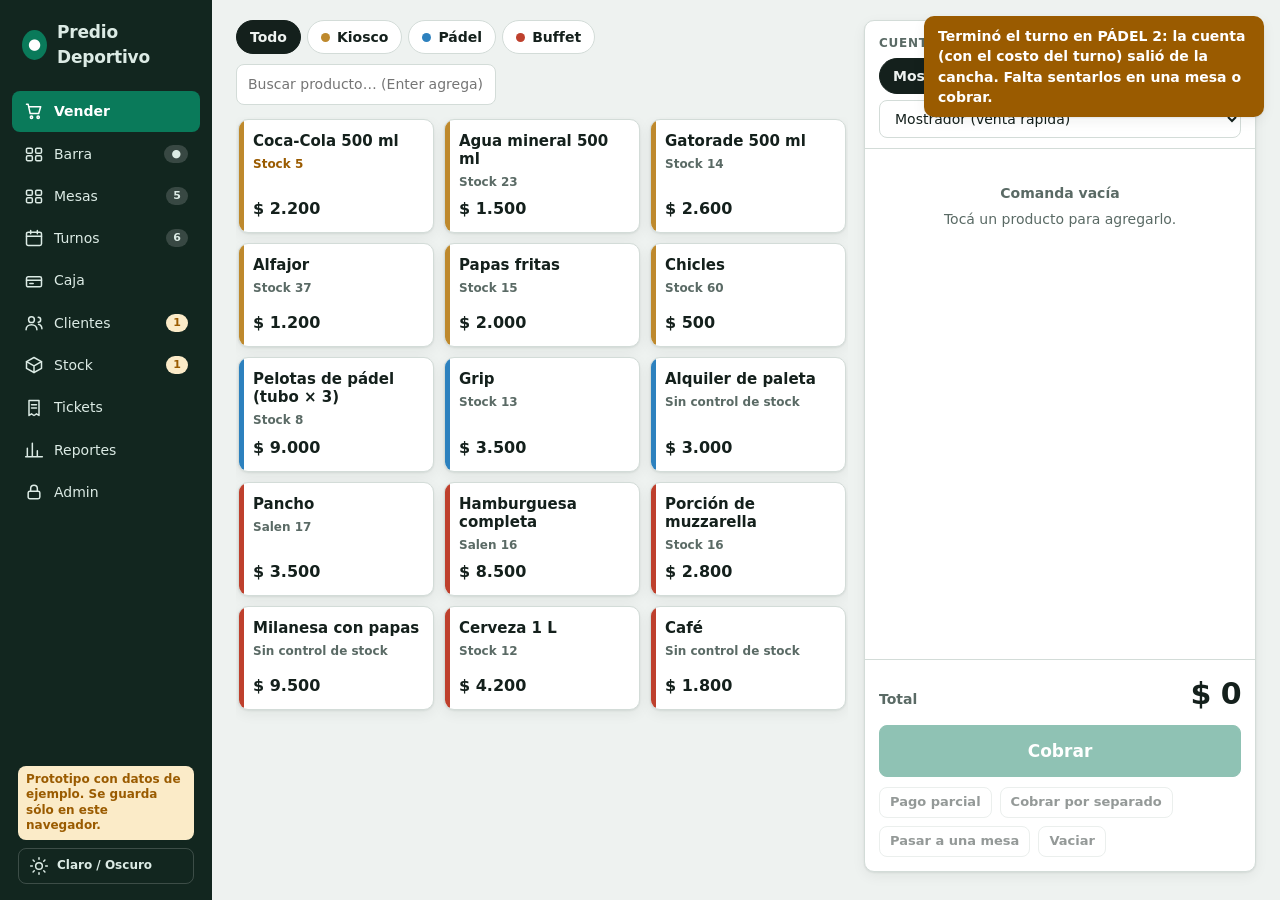
==== predio/web/index.html @ b5a38eec "Remito por foto: pantalla real (Leyendo el remito, tabla para revisar, menú con búsqueda, aviso de r" ====
<!doctype html>
<html lang="es">
<head>
<meta charset="utf-8">
<meta name="viewport" content="width=device-width,initial-scale=1,viewport-fit=cover">
<title>Caja del Predio</title>
<!--PREDIO-CONFIG-->
<style>
/* Layout: barra lateral fija (barra inferior en celular). La caja usa dos columnas: productos | comanda.
   Paleta: verdes grisáceos de cancha + un acento verde esmeralda; ámbar/azul/rojo quedan para las categorías. */
:root{
  --bg:#eef2f0; --surface:#ffffff; --surface2:#e6ece9; --line:#d3dcd8;
  --fg:#14201c; --muted:#5a6a65;
  --accent:#0a7a5a; --accent-fg:#ffffff; --accent-soft:#d3eee3;
  --good:#17803f; --good-soft:#d9f0e1;
  --warn:#9a5b00; --warn-soft:#fbebc8;
  --bad:#bb3326; --bad-soft:#f9dad6;
  --info:#25679f; --info-soft:#dbe9f7;
  --side-bg:#12261f; --side-fg:#dcebe5; --side-mute:#8fb0a4;
  --shadow:0 1px 2px rgba(10,30,22,.08),0 4px 14px rgba(10,30,22,.06);
  --font:'Archivo',system-ui,-apple-system,'Segoe UI',Roboto,sans-serif;
  --mono:'IBM Plex Mono',ui-monospace,Menlo,Consolas,monospace;
  --r:10px;
}
@media (prefers-color-scheme: dark){:root:not([data-theme="light"]){
  --bg:#0d1412; --surface:#151f1b; --surface2:#1c2924; --line:#2a3a33;
  --fg:#e5eee9; --muted:#93a79e;
  --accent:#3fc79a; --accent-fg:#04241a; --accent-soft:#143a2d;
  --good:#52cf86; --good-soft:#153725;
  --warn:#f0b24a; --warn-soft:#3b2d0f;
  --bad:#ff7d6e; --bad-soft:#41191a;
  --info:#6fb2ee; --info-soft:#16304a;
  --side-bg:#09100e; --side-fg:#d5e4dd; --side-mute:#7f9a8f;
  --shadow:0 1px 2px rgba(0,0,0,.4),0 4px 14px rgba(0,0,0,.3);
  color-scheme:dark}}
:root[data-theme="dark"]{
  --bg:#0d1412; --surface:#151f1b; --surface2:#1c2924; --line:#2a3a33;
  --fg:#e5eee9; --muted:#93a79e;
  --accent:#3fc79a; --accent-fg:#04241a; --accent-soft:#143a2d;
  --good:#52cf86; --good-soft:#153725;
  --warn:#f0b24a; --warn-soft:#3b2d0f;
  --bad:#ff7d6e; --bad-soft:#41191a;
  --info:#6fb2ee; --info-soft:#16304a;
  --side-bg:#09100e; --side-fg:#d5e4dd; --side-mute:#7f9a8f;
  --shadow:0 1px 2px rgba(0,0,0,.4),0 4px 14px rgba(0,0,0,.3);
  color-scheme:dark}

*{box-sizing:border-box}
[hidden]{display:none!important}
html,body{height:100%}
body{margin:0;background:var(--bg);color:var(--fg);font:14px/1.45 var(--font);-webkit-font-smoothing:antialiased;overflow:hidden}
button,input,select,textarea{font:inherit;color:inherit}
h1,h2,h3{margin:0;font-weight:700;letter-spacing:-.01em;text-wrap:balance}
h1{font-size:24px} h2{font-size:17px} h3{font-size:15px}
p{margin:0}
.muted{color:var(--muted)}
.mono{font-family:var(--mono)}
.num{font-variant-numeric:tabular-nums}
:focus-visible{outline:2px solid var(--accent);outline-offset:2px}

#app{display:grid;grid-template-columns:212px minmax(0,1fr);height:100%}
.side{background:var(--side-bg);color:var(--side-fg);display:flex;flex-direction:column;padding:16px 12px;gap:6px;overflow:auto}
.brand{display:flex;align-items:center;gap:10px;padding:4px 10px 16px;font-weight:800;font-size:17px;letter-spacing:-.01em}
.lapiz{border:0;background:transparent;color:var(--muted);cursor:pointer;font-size:14px;padding:0 2px;line-height:1}
.lapiz:hover{color:var(--accent)}
.brand .logo{width:34px;height:34px;object-fit:contain;border-radius:8px;flex:none}
.brand i{display:grid;place-items:center;width:30px;height:30px;border-radius:50%;background:var(--accent);color:var(--accent-fg);font-style:normal;font-size:15px}
.nav{display:flex;flex-direction:column;gap:2px}
.nav button{display:flex;align-items:center;gap:10px;padding:10px 12px;border:0;background:transparent;color:inherit;border-radius:8px;font-weight:500;cursor:pointer;text-align:left;width:100%}
.nav button:hover{background:rgba(255,255,255,.08)}
.nav button[aria-current=page]{background:var(--accent);color:var(--accent-fg);font-weight:700}
.nav .badge{margin-left:auto;font-size:11px;font-weight:700;padding:1px 7px;border-radius:99px;background:rgba(255,255,255,.16)}
.nav .badge.warn{background:var(--warn-soft);color:var(--warn)}
.nav [aria-current=page] .badge{background:rgba(0,0,0,.18)}
.side-foot{margin-top:auto;display:flex;flex-direction:column;gap:8px;padding:10px 6px 0;font-size:12px;color:var(--side-mute)}
.side-foot button{display:flex;align-items:center;gap:8px;background:transparent;border:1px solid rgba(255,255,255,.18);color:var(--side-fg);border-radius:8px;padding:7px 10px;cursor:pointer}
.side-foot button:hover{background:rgba(255,255,255,.08)}
.demo-tag{background:var(--warn-soft);color:var(--warn);padding:6px 8px;border-radius:8px;font-weight:600;line-height:1.3}

main{overflow:auto;padding:20px 24px 28px;display:flex;flex-direction:column;min-width:0}
main>*{flex:none}
main>.pos{flex:1 1 auto}
.ph{display:flex;justify-content:space-between;align-items:flex-end;gap:12px;flex-wrap:wrap;margin-bottom:16px}
.ph p{margin-top:2px}
.row{display:flex;gap:8px;flex-wrap:wrap;align-items:center}

.btn{display:inline-flex;align-items:center;justify-content:center;gap:6px;border:1px solid var(--line);background:var(--surface);padding:9px 14px;border-radius:8px;font-weight:600;cursor:pointer;min-height:38px}
.btn:hover{background:var(--surface2)}
.btn:disabled{opacity:.45;cursor:not-allowed}
.btn.primary{background:var(--accent);border-color:var(--accent);color:var(--accent-fg)}
.btn.primary:hover{filter:brightness(1.08)}
.btn.danger{background:var(--bad);border-color:var(--bad);color:#fff}
.btn.ghost{background:transparent}
.btn.sm{padding:5px 10px;min-height:30px;font-size:13px}
.btn.lg{min-height:52px;font-size:17px;padding:12px 18px}
.icon{border:1px solid var(--line);background:var(--surface);border-radius:7px;width:30px;height:30px;cursor:pointer;display:grid;place-items:center;font-weight:700}
.icon:hover{background:var(--surface2)}
.in{width:100%;border:1px solid var(--line);background:var(--surface);border-radius:8px;padding:9px 11px;min-height:38px}
.in:focus{border-color:var(--accent);outline:none;box-shadow:0 0 0 3px var(--accent-soft)}
textarea.in{resize:vertical}
.fld{display:flex;flex-direction:column;gap:5px;font-weight:600;font-size:13px}
.fld .in{font-weight:400;font-size:14px}
.fld small{font-weight:400;color:var(--muted)}
.grid2{display:grid;grid-template-columns:1fr 1fr;gap:12px}
.stack{display:flex;flex-direction:column;gap:12px}
.chips{display:flex;gap:6px;flex-wrap:wrap}
.chip{border:1px solid var(--line);background:var(--surface);border-radius:99px;padding:6px 13px;cursor:pointer;font-weight:600;display:inline-flex;align-items:center;gap:7px}
.chip:hover{background:var(--surface2)}
.chip.sm{padding:3px 10px;font-size:12px}
.chip[aria-pressed=true]{background:var(--fg);color:var(--bg);border-color:var(--fg)}
.dot{width:9px;height:9px;border-radius:50%;background:hsl(var(--h,160) 62% 46%);display:inline-block;flex:none}
.pill{display:inline-block;padding:2px 9px;border-radius:99px;font-size:12px;font-weight:700;background:var(--surface2);color:var(--muted);white-space:nowrap}
.pill.good{background:var(--good-soft);color:var(--good)}
.pill.warn{background:var(--warn-soft);color:var(--warn)}
.pill.bad{background:var(--bad-soft);color:var(--bad)}
.card{background:var(--surface);border:1px solid var(--line);border-radius:var(--r);padding:16px}
.card h2{margin-bottom:10px}

/* Caja */
.pos{display:grid;grid-template-columns:minmax(0,1fr) 392px;gap:16px;flex:1;min-height:0}
.pos-l{display:flex;flex-direction:column;gap:12px;min-height:0;min-width:0}
.pos-top{display:flex;gap:10px;flex-wrap:wrap}
.pos-top .chips{flex:1 1 auto}
.search{max-width:260px}
.grid{display:grid;grid-template-columns:repeat(auto-fill,minmax(148px,1fr));gap:10px;overflow:auto;padding:2px 2px 8px;align-content:start;flex:1;min-height:0}
.tile{position:relative;text-align:left;border:1px solid var(--line);background:var(--surface);border-radius:var(--r);padding:12px 12px 12px 14px;cursor:pointer;display:flex;flex-direction:column;gap:6px;min-height:104px;box-shadow:var(--shadow);overflow:hidden}
.tile::before{content:"";position:absolute;left:0;top:0;bottom:0;width:5px;background:hsl(var(--h,160) 62% 46%)}
.tile:hover{border-color:var(--accent)}
.tile:active{transform:scale(.985)}
.tile b{font-size:15px;line-height:1.2}
.tile .pr{font-weight:800;font-size:16px;margin-top:auto;font-variant-numeric:tabular-nums}
.tile .st{font-size:12px;font-weight:600;color:var(--muted)}
.tile .st.warn{color:var(--warn)} .tile .st.bad{color:var(--bad)}
.pos-r{background:var(--surface);border:1px solid var(--line);border-radius:var(--r);display:flex;flex-direction:column;min-height:0;box-shadow:var(--shadow)}
.cart-h{padding:14px 14px 10px;border-bottom:1px solid var(--line);display:flex;flex-direction:column;gap:6px}
.cart-h label{font-size:12px;font-weight:700;color:var(--muted);text-transform:uppercase;letter-spacing:.06em}
.lines{flex:1;overflow:auto;padding:6px 14px;min-height:120px}
.line{display:grid;grid-template-columns:minmax(0,1fr) auto auto;gap:4px 10px;padding:10px 0;border-bottom:1px dashed var(--line);align-items:center}
.line:last-child{border-bottom:0}
.line .nm{min-width:0}
.line .nm b{display:block;overflow-wrap:anywhere}
.line .nm small{color:var(--muted)}
.qty{display:flex;align-items:center;gap:6px}
.qty span{min-width:22px;text-align:center;font-weight:800;font-variant-numeric:tabular-nums}
.ln-sub{font-weight:700;min-width:70px;text-align:right;font-variant-numeric:tabular-nums}
.ln-tools{grid-column:1/-1;display:flex;gap:6px}
.ln-tools button{border:0;background:transparent;color:var(--muted);cursor:pointer;font-size:12px;padding:0;text-decoration:underline}
.ln-tools button:hover{color:var(--fg)}
.empty{display:grid;place-items:center;text-align:center;color:var(--muted);padding:28px 10px;gap:6px}
.cart-f{padding:12px 14px 14px;border-top:1px solid var(--line);display:flex;flex-direction:column;gap:10px}
.total-row{display:flex;justify-content:space-between;align-items:baseline}
.total-row span{font-weight:700;color:var(--muted)}
.total-row.sm b{font-size:18px}
.total-row.saldo b{color:var(--warn)}
.abonos{display:flex;flex-direction:column;gap:4px;border-top:1px dashed var(--line);padding-top:8px}
.ab{display:grid;grid-template-columns:minmax(0,1fr) auto auto;gap:8px;align-items:center;font-size:13px}
.ab b{font-variant-numeric:tabular-nums;color:var(--good)}
.ab button{border:0;background:transparent;color:var(--muted);text-decoration:underline;cursor:pointer;font-size:12px}
/* Carga de stock por foto de remito */
.modal.wide.xwide{width:min(1120px,100%)}
.rm-leyendo{display:flex;gap:14px;align-items:center;padding:18px 4px}
.rm-spin{flex:none;width:30px;height:30px;border:3px solid var(--line);border-top-color:var(--accent);border-radius:50%;animation:rm-giro .9s linear infinite}
@keyframes rm-giro{to{transform:rotate(360deg)}}
.rm-ruta{overflow-wrap:anywhere;word-break:break-all}
.rm-pasos{margin:8px 0;padding-left:22px;display:flex;flex-direction:column;gap:6px}
.rm-tabla{display:flex;flex-direction:column}
.rm-head,.rm-row{display:grid;grid-template-columns:26px minmax(120px,1fr) minmax(160px,1.1fr) 404px 128px;grid-template-areas:"c t p q e";gap:10px;align-items:center}
.rm-head{font-size:12px;font-weight:700;color:var(--muted);padding:0 8px 6px;border-bottom:1px solid var(--line)}
.rm-row{padding:9px 8px;border-bottom:1px dashed var(--line);border-radius:8px}
.rm-row.w{background:var(--warn-soft)}
.rm-row.r{background:var(--bad-soft)}
.rm-ck{grid-area:c;width:20px;height:20px;accent-color:var(--accent)}
.rm-t{grid-area:t;min-width:0}.rm-p{grid-area:p;min-width:0}.rm-q{grid-area:q}.rm-e{grid-area:e}
.rm-t code{font-family:var(--mono);font-size:12px;overflow-wrap:anywhere}
.rm-av{display:block;margin-top:3px;font-size:12px;color:var(--warn)}
.rm-pick{display:flex;justify-content:space-between;align-items:center;gap:6px;text-align:left;cursor:pointer;padding:7px 10px}
.rm-pick span{overflow:hidden;text-overflow:ellipsis;white-space:nowrap}
.rm-pick.vacio{border-color:var(--bad);color:var(--bad)}
.rm-q{display:flex;align-items:center;gap:6px;flex-wrap:wrap}
.rm-q .in{padding:7px 8px}
.rm-q input.in{width:64px}.rm-q select.in{width:112px}
.rm-eq{white-space:nowrap}
.rm-pop{position:fixed;z-index:70;background:var(--surface);border:1px solid var(--line);border-radius:10px;box-shadow:0 12px 40px rgba(0,0,0,.35);display:flex;flex-direction:column;padding:8px;gap:6px}
.rm-opts{overflow:auto;display:flex;flex-direction:column}
.rm-opt{display:flex;justify-content:space-between;gap:10px;border:0;background:transparent;padding:7px 8px;border-radius:6px;text-align:left;cursor:pointer}
.rm-opt:hover,.rm-opt:focus{background:var(--accent-soft)}.rm-opt.sel{font-weight:700}
.rm-vacio{padding:8px;color:var(--muted);font-size:13px}
.rm-sec{font-size:11px;font-weight:700;color:var(--muted);text-transform:uppercase;letter-spacing:.04em;padding:6px 8px 2px}
.total-row b{font-size:30px;font-weight:800;letter-spacing:-.02em;font-variant-numeric:tabular-nums}

/* Mesas */
.salon{position:relative;border:1px solid var(--line);border-radius:var(--r);background:
  linear-gradient(var(--line) 1px,transparent 1px) 0 0/100% 10%,
  linear-gradient(90deg,var(--line) 1px,transparent 1px) 0 0/10% 100%, var(--surface);
  background-blend-mode:normal;height:min(62vh,540px);min-height:360px;touch-action:pan-y;overflow:hidden}
.salon.editing{outline:2px dashed var(--accent);outline-offset:-2px}
.mesa{position:absolute;container-type:size;border-radius:14px;border:2px solid var(--line);background:var(--surface);display:flex;flex-direction:column;align-items:center;justify-content:center;gap:1px;cursor:pointer;box-shadow:var(--shadow);padding:4px;overflow:hidden}
.mesa b{max-width:100%;overflow:hidden;text-overflow:ellipsis;white-space:nowrap}
@container (max-height:62px){.mesa small{display:none}}
@container (max-height:40px){.mesa span{display:none}}
.mesa .rz{display:none;position:absolute;right:2px;bottom:2px;width:22px;height:22px;border-right:4px solid var(--accent);border-bottom:4px solid var(--accent);border-radius:0 0 10px 0;cursor:nwse-resize;touch-action:none}
.salon.editing .mesa .rz{display:block}
.mesa b{font-size:15px} .mesa span{font-weight:700;font-variant-numeric:tabular-nums}
.mesa small{color:var(--muted);font-size:11px;min-height:14px}
.mesa:not(.busy) span{color:var(--good)}
.mesa.t-futbol{background:color-mix(in srgb,var(--good-soft) 75%,var(--surface));border-color:color-mix(in srgb,var(--good) 45%,var(--line))}
.mesa.t-padel{background:color-mix(in srgb,var(--info-soft) 80%,var(--surface));border-color:color-mix(in srgb,var(--info) 50%,var(--line))}
.mesa.t-barra{background:var(--surface2);border-color:var(--fg)}
.mesa.busy{border-color:var(--warn);background:var(--warn-soft)}
.mesa.busy span{color:var(--warn)}
.salon.editing .mesa{cursor:grab;touch-action:none}
.mesa.sel{border-color:var(--accent);box-shadow:0 0 0 4px var(--accent-soft)}
.legend{display:flex;gap:14px;color:var(--muted);font-size:12px;margin-top:10px;flex-wrap:wrap}

/* Tablas */
.tbl-wrap{overflow:auto;border:1px solid var(--line);border-radius:var(--r);background:var(--surface)}
table{border-collapse:collapse;width:100%;min-width:560px}
th,td{padding:9px 12px;text-align:left;border-bottom:1px solid var(--line);vertical-align:middle}
th{font-size:12px;text-transform:uppercase;letter-spacing:.06em;color:var(--muted);background:var(--surface2);position:sticky;top:0;white-space:nowrap}
tr:last-child td{border-bottom:0}
td.r,th.r{text-align:right}
td.num{font-variant-numeric:tabular-nums}
tbody tr:hover td{background:color-mix(in srgb,var(--surface2) 55%,transparent)}
.actions{display:flex;gap:6px;justify-content:flex-end;flex-wrap:wrap}
.toolbar{display:flex;gap:10px;flex-wrap:wrap;align-items:center;margin-bottom:12px}
.toolbar .in{width:auto;max-width:240px}

/* Reportes */
.kpis{display:grid;grid-template-columns:repeat(auto-fit,minmax(170px,1fr));gap:12px;margin-bottom:16px}
.kpi{background:var(--surface);border:1px solid var(--line);border-radius:var(--r);padding:14px 16px}
.kpi span{display:block;color:var(--muted);font-weight:600;font-size:12px;text-transform:uppercase;letter-spacing:.06em}
.kpi b{font-size:26px;font-weight:800;letter-spacing:-.02em;font-variant-numeric:tabular-nums}
.cols{display:grid;grid-template-columns:repeat(auto-fit,minmax(320px,1fr));gap:16px}
.bar{display:grid;grid-template-columns:minmax(0,150px) minmax(0,1fr) auto;gap:10px;align-items:center;padding:6px 0}
.bar .track{height:12px;background:var(--surface2);border-radius:99px;overflow:hidden}
.bar .fill{height:100%;background:var(--accent);border-radius:99px}
.bar .lbl{overflow:hidden;text-overflow:ellipsis;white-space:nowrap;font-weight:600}
.bar .val{font-weight:700;font-variant-numeric:tabular-nums;text-align:right}

/* Modal */
.scrim{position:fixed;inset:0;background:rgba(5,15,11,.55);display:grid;place-items:center;padding:16px;z-index:50}
.modal{background:var(--surface);border:1px solid var(--line);border-radius:14px;width:min(480px,100%);max-height:calc(100vh - 32px);display:flex;flex-direction:column;box-shadow:0 20px 60px rgba(0,0,0,.35)}
.modal.wide{width:min(720px,100%)}
.modal header{display:flex;justify-content:space-between;align-items:center;padding:14px 18px;border-bottom:1px solid var(--line)}
.modal .x{border:0;background:transparent;font-size:24px;line-height:1;cursor:pointer;color:var(--muted);width:32px;height:32px}
.mbody{padding:16px 18px;overflow:auto;display:flex;flex-direction:column;gap:12px}
.modal footer{display:flex;justify-content:flex-end;gap:8px;padding:12px 18px;border-top:1px solid var(--line);flex-wrap:wrap}
.err{color:var(--bad);font-weight:600}
.big-total{display:flex;justify-content:space-between;align-items:baseline;background:var(--surface2);border-radius:10px;padding:12px 14px}
.big-total b{font-size:32px;font-weight:800;font-variant-numeric:tabular-nums}
.prow{display:grid;grid-template-columns:minmax(0,1fr) 150px auto auto;gap:8px;align-items:center}
.prow .pm{font-weight:700}
.money-in{display:flex;align-items:center;gap:6px}
.money-in span{color:var(--muted);font-weight:700}
.quick{display:flex;gap:6px;flex-wrap:wrap;margin:-4px 0 4px}
.pg-sum{display:flex;flex-direction:column;gap:4px;padding:10px 12px;border-radius:10px;background:var(--surface2);font-weight:600}
.pg-sum .l{display:flex;justify-content:space-between}
.pg-sum .vuelto b{font-size:22px;color:var(--good)}
.pg-sum .falta b{color:var(--warn)}
.paper{font-family:var(--mono);font-size:12.5px;line-height:1.45;background:#fff;color:#111;padding:16px 14px;border-radius:6px;border:1px solid var(--line);white-space:pre-wrap;overflow:auto;margin:0;box-shadow:inset 0 0 0 1px rgba(0,0,0,.04)}
.rrow{display:grid;grid-template-columns:minmax(0,1fr) 90px auto;gap:8px;align-items:center}
.note{background:var(--accent-soft);color:var(--fg);border-radius:10px;padding:10px 12px;font-size:13px}
.note.warn{background:var(--warn-soft)}

#toasts{position:fixed;right:16px;top:16px;display:flex;flex-direction:column;gap:8px;z-index:80;pointer-events:none;width:min(340px,calc(100% - 32px))}
.toast{background:var(--fg);color:var(--bg);padding:10px 14px;border-radius:10px;font-weight:600;box-shadow:var(--shadow);animation:in .18s ease-out}
.toast.warn{background:var(--warn);color:#fff}
.toast.bad{background:var(--bad);color:#fff}
@keyframes in{from{opacity:0;transform:translateY(6px)}}
@media (prefers-reduced-motion:reduce){.toast{animation:none}}

@media (max-width:980px){
  .rm-head{display:none}
  .rm-head,.rm-row{grid-template-columns:26px minmax(0,1fr) 128px;grid-template-areas:"c t e" ". p p" ". q q"}
  .pos,main>.pos{grid-template-columns:1fr;flex:none}
  .grid{overflow:visible;flex:none}
  .pos-r{min-height:380px}
  body{overflow:auto}
}
@media (max-width:820px){
  body{overflow:hidden}
  #app{grid-template-columns:minmax(0,1fr);grid-template-rows:minmax(0,1fr) auto}
  .side{order:2;flex-direction:row;padding:4px 6px calc(4px + env(safe-area-inset-bottom,0px));overflow:hidden}
  .brand,.side-foot .demo-tag,.side-foot span{display:none}
  .nav{flex-direction:row;flex:1;overflow-x:auto;gap:0}
  .nav button{flex-direction:column;gap:1px;font-size:11px;padding:6px 8px;align-items:center;width:auto;flex:1 0 auto;position:relative}
  .nav .badge{position:absolute;top:2px;right:2px;margin:0;padding:0 5px;font-size:10px}
  .side-foot{margin:0;padding:0;flex-direction:row}
  .side-foot button{border:0;padding:6px}
  .side-foot button b{display:none}
  main{padding:14px 16px 20px}
  #toasts{top:10px;right:16px}
  .grid2{grid-template-columns:1fr}
  .prow{grid-template-columns:minmax(0,1fr) 120px auto}
  .search{max-width:none;width:100%}
  h1{font-size:21px}
}
/* Calendario de turnos */
.cal-wrap{overflow:auto;border:1px solid var(--line);border-radius:var(--r);background:var(--surface);max-height:calc(100vh - 230px);min-height:320px}
.cal{display:grid;min-width:max-content}
.chead{position:sticky;top:0;z-index:3;background:var(--surface2);padding:8px 10px;border-bottom:1px solid var(--line);border-left:1px solid var(--line);display:flex;flex-direction:column;gap:1px;min-width:0}
.chead small{color:var(--muted);font-size:11px}
.chead.corner{left:0;z-index:5;border-left:0}
.tcol{position:sticky;left:0;z-index:2;background:var(--surface);border-right:1px solid var(--line)}
.tcol span{position:absolute;right:6px;font-size:11px;color:var(--muted);font-variant-numeric:tabular-nums;transform:translateY(-1px)}
.ccol{position:relative;border-left:1px solid var(--line);background-image:linear-gradient(var(--line) 1px,transparent 1px);background-size:100% var(--hp)}
.slot{position:absolute;left:3px;right:3px;border-radius:8px;padding:3px 8px;text-align:left;overflow:hidden;display:flex;flex-direction:column;justify-content:center;gap:1px;font-size:12px;cursor:pointer;border:1px dashed var(--line);background:color-mix(in srgb,var(--surface) 70%,transparent);line-height:1.25}
.slot b{white-space:nowrap;overflow:hidden;text-overflow:ellipsis}
.slot span{color:var(--muted);white-space:nowrap;overflow:hidden;text-overflow:ellipsis}
.slot.free:hover{border-color:var(--accent);background:var(--accent-soft)}
.slot.res{border-style:solid}
.slot.res.t-futbol{background:var(--good-soft);border-color:color-mix(in srgb,var(--good) 45%,var(--line))}
.slot.res.t-padel{background:var(--info-soft);border-color:color-mix(in srgb,var(--info) 50%,var(--line))}
.slot.res.t-otro{background:var(--warn-soft)}
.slot.res.done{opacity:.7}
.slot.res.fijo{border-left:5px solid var(--accent)}
.sprow{display:flex;justify-content:space-between;align-items:center;gap:10px;padding:8px 10px;border-radius:10px;border:1px solid var(--line)}
.sprow.on{border-color:var(--accent);background:var(--accent-soft)}
.sprow.done{opacity:.55}
.sprow .nm{display:flex;flex-direction:column;min-width:0}
.mini{border:1px solid var(--line);background:var(--surface);border-radius:6px;padding:1px 8px;cursor:pointer;font-size:12px;font-weight:700}
.dvl{display:flex;justify-content:space-between;align-items:center;gap:8px;padding:3px 0}
.tile.hasimg b{padding-right:50px}
.tile .th{position:absolute;right:8px;top:8px;width:44px;height:44px;border-radius:8px;object-fit:cover;border:1px solid var(--line)}
.th-s{width:28px;height:28px;border-radius:6px;object-fit:cover;vertical-align:middle;margin-right:8px;border:1px solid var(--line)}
.imgprev{width:76px;height:76px;border:1px dashed var(--line);border-radius:10px;display:grid;place-items:center;overflow:hidden;background:var(--surface2)}
.imgprev img{width:100%;height:100%;object-fit:cover}
.mesa.playing{border-color:var(--accent);box-shadow:0 0 0 3px var(--accent-soft),var(--shadow)}
.tmp-strip{margin-top:16px}
.tmp-strip h2{margin-bottom:2px}
.tmp-strip .row{margin-top:10px}
.tmp{display:flex;flex-direction:column;align-items:flex-start;gap:6px;min-width:150px;padding:8px 12px;border-radius:10px;border:2px solid var(--warn);background:var(--warn-soft);line-height:1.25}
.tmp-open{border:0;background:transparent;text-align:left;cursor:pointer;display:flex;flex-direction:column;padding:0}
.tmp b{font-size:13px}.tmp span{font-weight:700;color:var(--warn);font-variant-numeric:tabular-nums}.tmp small{color:var(--muted);font-size:11px}
.line.turno{background:color-mix(in srgb,var(--accent-soft) 55%,transparent);border-radius:8px;padding-inline:8px;margin-block:4px;border-bottom:0}
.slot.blk{border-style:solid;background:repeating-linear-gradient(45deg,var(--surface2),var(--surface2) 6px,var(--surface) 6px,var(--surface) 12px)}
.slot.past{opacity:.55}
.l2{display:flex;justify-content:space-between;padding:3px 0}
.drow{display:grid;grid-template-columns:minmax(0,1fr) 190px;gap:10px;align-items:end}
@media print{
  body *{visibility:hidden}
  #ticket-paper,#ticket-paper *{visibility:visible}
  #ticket-paper{position:fixed;left:0;top:0;width:80mm;border:0;box-shadow:none}
}
/* Guardado y planilla de productos */
.guardado{padding:6px 8px;border-radius:8px;font-weight:600;line-height:1.3;background:rgba(255,255,255,.07);color:var(--side-fg)}
.guardado::before{content:"● ";color:#52cf86}
.guardado.mal{background:var(--bad-soft);color:var(--bad)}
.guardado.mal::before{color:var(--bad)}
.pl-wrap{overflow:auto;border:1px solid var(--line);border-radius:var(--r);background:var(--surface);max-height:calc(100vh - 340px);min-height:240px}
table.pl{border-collapse:separate;border-spacing:0;min-width:max-content;width:100%}
table.pl th{position:sticky;top:0;z-index:3;padding:8px 6px;font-size:11px}
table.pl td{padding:0;border-bottom:1px solid var(--line);border-right:1px solid color-mix(in srgb,var(--line) 55%,transparent);background:inherit}
table.pl tbody tr{background:var(--surface)}
table.pl tbody tr:hover td{background:inherit}
table.pl tr.pl-nuevo{background:color-mix(in srgb,var(--good-soft) 70%,var(--surface))}
table.pl tr.pl-cambio{background:color-mix(in srgb,var(--warn-soft) 70%,var(--surface))}
table.pl tr.pl-err{background:color-mix(in srgb,var(--bad-soft) 55%,var(--surface))}
table.pl td.pl-st,table.pl th.pl-st{width:78px;min-width:78px;text-align:center;position:sticky;left:0;z-index:2}
table.pl th.pl-st{z-index:4}
table.pl td.pl-st{padding:0 6px}
table.pl td.pl-nom{position:sticky;left:78px;z-index:2}
table.pl th:nth-child(2){position:sticky;left:78px;z-index:4}
table.pl td.pl-x,table.pl th.pl-x{width:38px;min-width:38px;text-align:center}
.pl-in{width:100%;border:0;background:transparent;padding:8px;min-height:36px;border-radius:0;outline:none;font:inherit;color:inherit}
.pl-in.r{text-align:right;font-variant-numeric:tabular-nums}
.pl-in:focus{background:var(--surface);box-shadow:inset 0 0 0 2px var(--accent)}
.pl-in.bad{box-shadow:inset 0 0 0 2px var(--bad)}
.pl-in.off{opacity:.4;cursor:not-allowed}
select.pl-in{padding-right:2px}
.pl-chk{width:18px;height:18px;margin:9px auto;display:block;accent-color:var(--accent)}
.pl-pie{position:sticky;bottom:0;display:flex;gap:12px;align-items:center;flex-wrap:wrap;margin-top:12px;padding:10px 12px;background:var(--surface);border:1px solid var(--line);border-radius:var(--r);box-shadow:var(--shadow);z-index:5}
.pl-b.good{color:var(--good);font-weight:700}.pl-b.warn{color:var(--warn);font-weight:700}.pl-b.bad{color:var(--bad);font-weight:700}
@media (max-width:820px){.side-foot .guardado{display:none}}
</style>
</head>
<body>
<div id="app">
  <aside class="side">
    <div class="brand"><i>●</i><span id="brand-name">Predio</span></div>
    <nav class="nav" id="nav" aria-label="Secciones"></nav>
    <div class="side-foot" id="side-foot"></div>
  </aside>
  <main id="main"></main>
</div>
<div id="modal-root"></div>
<div id="toasts" aria-live="polite"></div>

<script>
'use strict';
/* =====================================================================
   PROTOTIPO "CAJA DEL PREDIO"
   Simula el sistema real (Python + SQLite) dentro del navegador.
   - Los datos se guardan en este navegador (localStorage).
   - tx() hace lo mismo que commit/rollback en SQLite: si algo falla a la
     mitad de una operación, se vuelve al estado anterior y no queda nada a medias.
   ===================================================================== */

/* ---------- utilidades ---------- */
const $ = (s, r = document) => r.querySelector(s);
const esc = s => String(s ?? '').replace(/[&<>"']/g, c => ({'&':'&amp;','<':'&lt;','>':'&gt;','"':'&quot;',"'":'&#39;'}[c]));
const money = n => '$ ' + Math.round(n).toLocaleString('es-AR');
const pad = n => String(n).padStart(2, '0');
const dayKey = ts => { const d = new Date(ts); return d.getFullYear() + '-' + pad(d.getMonth() + 1) + '-' + pad(d.getDate()); };
const hhmm = ts => { const d = new Date(ts); return pad(d.getHours()) + ':' + pad(d.getMinutes()); };
const fechaHora = ts => { const d = new Date(ts); return pad(d.getDate()) + '/' + pad(d.getMonth() + 1) + ' ' + hhmm(ts); };
const norm = s => String(s || '').toLowerCase().normalize('NFD').replace(/[̀-ͯ]/g, '');
const num = v => Math.max(0, Math.round(parseFloat(String(v).replace(',', '.')) || 0));
const sum = (arr, f) => arr.reduce((a, x) => a + f(x), 0);
const hace = ts => { const m = Math.max(0, Math.round((Date.now() - ts) / 60000)); return m < 60 ? m + ' min' : Math.floor(m / 60) + ' h ' + pad(m % 60) + ' min'; };
const hm = m => pad(Math.floor(m / 60) % 24) + ':' + pad(m % 60);
const CAT_HUES = { ambar: 38, azul: 205, rojo: 8, verde: 150, violeta: 265, gris: 200 };
const TIPOS = {
  directo:  { n: 'Stock propio', d: 'Descuenta su propio stock (gaseosas, golosinas, pelotas).' },
  receta:   { n: 'Receta / combo', d: 'Al venderlo descuenta insumos (pancho = 1 salchicha + 1 pan).' },
  servicio: { n: 'Servicio sin stock', d: 'No se controla stock (turno de cancha, café, minutas).' },
  insumo:   { n: 'Insumo (no se vende solo)', d: 'Sólo se usa dentro de recetas (salchichas, panes).' },
};
const MOV = { ingreso: ['Ingreso', 'good'], venta: ['Venta', ''], ajuste: ['Ajuste', 'warn'], baja: ['Baja', 'bad'], anulacion: ['Anulación', 'warn'] };

/* ---------- íconos ---------- */
const ICON = {
  venta: '<path d="M3 4h2l2.4 11h10.2L20 7H6"/><circle cx="9" cy="19.5" r="1.4"/><circle cx="17" cy="19.5" r="1.4"/>',
  mesas: '<rect x="3" y="5" width="7" height="6" rx="1.5"/><rect x="14" y="5" width="7" height="6" rx="1.5"/><rect x="3" y="14" width="7" height="6" rx="1.5"/><rect x="14" y="14" width="7" height="6" rx="1.5"/>',
  cal: '<rect x="3" y="5" width="18" height="16" rx="2"/><path d="M3 10h18M8 3v4M16 3v4"/>',
  stock: '<path d="M3 8l9-5 9 5v8l-9 5-9-5z"/><path d="M3 8l9 5 9-5M12 13v8"/>',
  tickets: '<path d="M6 3h12v18l-3-2-3 2-3-2-3 2z"/><path d="M9 8h6M9 12h6"/>',
  rep: '<path d="M4 20V10M10 20V4M16 20v-7M22 20H2"/>',
  admin: '<rect x="5" y="11" width="14" height="9" rx="2"/><path d="M8 11V8a4 4 0 0 1 8 0v3"/>',
  cajaic: '<rect x="3" y="7" width="18" height="12" rx="2"/><path d="M3 11h18M7 15h4"/>',
  clientes: '<circle cx="9" cy="8" r="3.5"/><path d="M2.5 20c0-3.6 2.9-6 6.5-6s6.5 2.4 6.5 6M17 11a3 3 0 1 0 0-6M21.5 19c0-2.7-1.6-4.6-4-5.4"/>',
  tema: '<circle cx="12" cy="12" r="4"/><path d="M12 2v2M12 20v2M4.9 4.9l1.4 1.4M17.7 17.7l1.4 1.4M2 12h2M20 12h2M4.9 19.1l1.4-1.4M17.7 6.3l1.4-1.4"/>',
  carpeta: '<path d="M3 6a2 2 0 0 1 2-2h4l2 2h8a2 2 0 0 1 2 2v9a2 2 0 0 1-2 2H5a2 2 0 0 1-2-2z"/>',
  salir: '<path d="M9 21H5a2 2 0 0 1-2-2V5a2 2 0 0 1 2-2h4M16 17l5-5-5-5M21 12H9"/>',
};
const ic = n => `<svg viewBox="0 0 24 24" width="20" height="20" fill="none" stroke="currentColor" stroke-width="1.8" stroke-linecap="round" stroke-linejoin="round" aria-hidden="true">${ICON[n]}</svg>`;

/* ---------- base de datos ----------
   Con el programa instalado, los datos viven en una base SQLite dentro de la PC. Cada cambio se manda al programa y
   recién cuando lo guardó se da por hecho: si no se pudo guardar, se vuelve atrás (rollback) y no queda nada a medias.
   Si esta pantalla se abre sola (sin el programa) guarda en el navegador: sirve para probar y para mostrar. */
const SERVIDOR = !!(window.PREDIO && window.PREDIO.token);
const LS_KEY = 'predio_pos_proto_v7';
let DB = null;
let STORAGE_OK = true;
let REV = 0;                       // versión de los datos que tiene esta pantalla (así no se pisa a otra ventana)
let VENTANA_DESDE = null;          // desde qué día están cargadas las ventas, la caja y el stock (null = todo). Lo anterior se pide al mirar tickets o reportes viejos
let ORIGEN = null;                 // quién hace un cambio cuando no es una persona (ej.: 'Sistema')
let QUIEN_ANTES = null;            // quién estaba a cargo de la caja antes de la operación (así el cierre de caja queda a nombre de quien cerró)
const ESTADO_GUARDADO = { ok: true, ts: 0, error: '' };
const UI = {
  view: 'venta', cat: 'all', q: '', com: 'M', turFecha: dayKey(Date.now()), turSel: null, lgTipo: 'all', cliQ: '', repTab: 'resumen', repCob: 7,
  stockTab: 'inv', stockQ: '', stockF: 'all', stockMov: 'all',
  repDesde: dayKey(Date.now()), repHasta: dayKey(Date.now()),
  tkDesde: dayKey(Date.now() - 6 * 864e5), tkHasta: dayKey(Date.now()), tkQ: '',
  editSalon: false, mesaEdit: null, admTab: 'productos', admQ: '', adminUntil: 0,
};

/* Nombre del negocio: sale de C:\\Predio\\personalizar (no se edita desde el programa); el logo es fijo. Sin el programa, se usa el nombre guardado. */
const nombreNegocio = () => (SERVIDOR && PREDIO.marca && PREDIO.marca.nombre) || (DB && DB.negocio) || 'Predio';
function uid(prefix) { return prefix + (DB.seq++).toString(36); }

/* Pedido al programa. Es sincrónico a propósito: una venta no se da por hecha hasta que quedó escrita en disco. */
function http(metodo, ruta, cuerpo, cabeceras) {
  const x = new XMLHttpRequest();
  const url = ruta + (metodo === 'GET' ? (ruta.includes('?') ? '&' : '?') + 't=' + encodeURIComponent(PREDIO.token) : '');
  x.open(metodo, url, false);
  x.setRequestHeader('X-Predio-Token', PREDIO.token);
  let datos = null;
  if (cuerpo !== undefined && cuerpo !== null) {
    if (cuerpo instanceof ArrayBuffer) { datos = cuerpo; x.setRequestHeader('Content-Type', 'application/octet-stream'); }
    else { datos = JSON.stringify(cuerpo); x.setRequestHeader('Content-Type', 'application/json'); }
  }
  Object.entries(cabeceras || {}).forEach(([k, v]) => x.setRequestHeader(k, v));
  try { x.send(datos); }
  catch (e) { const er = new Error('No se pudo hablar con el programa (¿se cerró?). Lo último NO se guardó.'); er.red = true; programaCaido(); throw er; }
  let r = null;
  try { r = JSON.parse(x.responseText); } catch (e) { /* la respuesta no era JSON */ }
  if (x.status >= 200 && x.status < 300 && !(r && r.ok === false)) return r;
  const er = new Error((r && r.error) || ('El programa respondió con un error (' + x.status + ')'));
  er.estado = x.status; er.conflicto = !!(r && r.conflicto);
  if (x.status === 403 || er.conflicto) pantallaVieja(er.message);
  throw er;
}
/* Si el programa se cerró o se está actualizando, esta ventana queda sin servidor. En vez de seguir dando errores, espera y se reconecta sola:
   apenas el programa vuelve a responder (aunque sea uno nuevo, con otra clave de sesión) se recarga la pantalla. */
let CAIDO_DESDE = 0;
function programaCaido() {
  if (CAIDO_DESDE) return;
  CAIDO_DESDE = Date.now();
  const tapa = document.createElement('div');
  tapa.id = 'programa-caido'; tapa.className = 'scrim'; tapa.style.zIndex = '400';
  tapa.innerHTML = '<div class="modal"><header><h3>El programa no responde</h3></header><div class="mbody"><p id="pc-msg">Si se está actualizando o reiniciando, esperá: esta ventana se vuelve a conectar sola en unos segundos. Lo último que no llegó a guardarse no se aplicó.</p></div><footer><button class="btn" id="pc-cerrar">Cerrar esta ventana</button></footer></div>';
  document.body.appendChild(tapa);
  tapa.querySelector('#pc-cerrar').onclick = () => { window.close(); };
  const reintentar = () => {
    fetch('/', { cache: 'no-store' }).then(r => {
      if (r.ok) { window.__recargando = true; location.reload(); } else setTimeout(reintentar, 2500);
    }).catch(() => {
      if (Date.now() - CAIDO_DESDE > 60000) { const m = document.getElementById('pc-msg'); if (m) m.textContent = 'El programa sigue sin responder. Cerrá esta ventana y abrí "Caja del Predio" desde el ícono del escritorio (los datos están a salvo).'; }
      setTimeout(reintentar, 2500);
    });
  };
  setTimeout(reintentar, 1500);
}
function pantallaVieja(msg) {
  if (document.getElementById('pantalla-vieja')) return;
  document.body.insertAdjacentHTML('beforeend', `<div class="scrim" id="pantalla-vieja" style="z-index:300"><div class="modal"><header><h3>Hay que recargar la pantalla</h3></header><div class="mbody"><p>${esc(msg)}</p></div><footer><button class="btn primary" onclick="location.reload()">Recargar ahora</button></footer></div></div>`);
}

/* Cambios: se compara lo que hay en pantalla con lo último que guardó el programa y sólo se manda la diferencia. */
let SAVED = {};            // { colección: Map(id -> JSON de cada registro tal como está guardado) }
let FORMAS_OK = {};        // colecciones que el programa ya conoce
const formaDe = (k, v) => Array.isArray(v) ? 'lista' : (k === 'comandas' ? 'mapa' : 'unico');
function registrosJSON(k, v) {
  const m = new Map();
  if (formaDe(k, v) === 'unico') m.set('_', JSON.stringify(v));
  else if (Array.isArray(v)) v.forEach(r => m.set(String(r.id), JSON.stringify(r)));
  else Object.keys(v).forEach(id => m.set(id, JSON.stringify(v[id])));
  return m;
}
function cambiosPendientes() {
  const ops = [], strs = [], formas = {};
  for (const k of Object.keys(DB)) {
    const v = DB[k];
    if (v === undefined || typeof v === 'function') continue;
    const forma = formaDe(k, v);
    if (!FORMAS_OK[k]) formas[k] = forma;
    const antes = SAVED[k] || new Map(), vistos = new Set();
    const ver = (id, obj) => {
      if (vistos.has(id)) throw new Error('Hay dos registros con el mismo identificador en "' + k + '"');
      vistos.add(id);
      const t = JSON.stringify(obj);
      if (antes.get(id) !== t) { ops.push({ c: k, id, d: obj }); strs.push(t); }
    };
    if (forma === 'unico') ver('_', v);
    else if (forma === 'lista') v.forEach(r => { if (!r || r.id === undefined || r.id === null) throw new Error('Un registro de "' + k + '" no tiene identificador'); ver(String(r.id), r); });
    else Object.keys(v).forEach(id => ver(id, v[id]));
    antes.forEach((t, id) => { if (!vistos.has(id)) { ops.push({ c: k, id, del: true }); strs.push(null); } });
  }
  return { ops, strs, formas };
}
/* Guarda lo pendiente. Si el programa no pudo, lanza un error (y la transacción vuelve atrás). */
function guardarSync() {
  if (!SERVIDOR) {
    try { localStorage.setItem(LS_KEY, JSON.stringify(DB)); STORAGE_OK = true; } catch (e) { STORAGE_OK = false; }
    return;
  }
  const { ops, strs, formas } = cambiosPendientes();
  if (!ops.length && !Object.keys(formas).length) {
    if (!ESTADO_GUARDADO.ok) {             // no queda nada pendiente: si el programa responde, está todo al día
      http('POST', '/api/latido', {});
      ESTADO_GUARDADO.ok = true; ESTADO_GUARDADO.error = ''; pintarEstadoGuardado();
    }
    return;
  }
  let r;
  const quien = ORIGEN || (QUIEN_ANTES && !/^Caja( \(|$)/.test(QUIEN_ANTES) ? QUIEN_ANTES : USUARIO());
  try { r = http('POST', '/api/guardar', { base_rev: REV, usuario: quien, ops, formas }); }
  catch (e) { ESTADO_GUARDADO.ok = false; ESTADO_GUARDADO.error = e.message; pintarEstadoGuardado(); throw e; }
  REV = r.rev;
  try {                                         // ya está guardado en el programa: de acá en adelante nada puede hacer fallar la operación
    ops.forEach((op, i) => {
      const m = SAVED[op.c] || (SAVED[op.c] = new Map());
      if (op.del) m.delete(op.id); else m.set(op.id, strs[i]);
    });
    Object.keys(formas).forEach(k => { FORMAS_OK[k] = true; if (!SAVED[k]) SAVED[k] = new Map(); });
    (r.reemplazos || []).forEach(rp => {        // p. ej. una foto que pasó a ser un archivo de la carpeta imagenes
      const reg = Array.isArray(DB[rp.c]) ? DB[rp.c].find(x => String(x.id) === rp.id) : DB[rp.c] && DB[rp.c][rp.id];
      if (reg) { reg[rp.campo] = rp.valor; SAVED[rp.c].set(rp.id, JSON.stringify(reg)); }
    });
    ESTADO_GUARDADO.ok = true; ESTADO_GUARDADO.ts = Date.now(); ESTADO_GUARDADO.error = '';
    pintarEstadoGuardado();
  } catch (e) { console.error('Después de guardar:', e); }
}
/* Para los cambios que no pasan por tx(): si falla, avisa y se reintenta solo. */
function persist() {
  try { guardarSync(); }
  catch (e) { toast('No se pudo guardar: ' + e.message, 'bad'); }
}
/* Lo que se escribe tecla por tecla o con una barra deslizante se guarda cuando se deja de tocar (no en cada letra). */
let PERSIST_T = null;
function persistSoon() { if (PERSIST_T) clearTimeout(PERSIST_T); PERSIST_T = setTimeout(() => { PERSIST_T = null; persist(); }, 500); }
function flushPersist() { if (PERSIST_T) { clearTimeout(PERSIST_T); PERSIST_T = null; persist(); } }
document.addEventListener('focusout', flushPersist);
/* Ventas, caja y stock de los últimos días se cargan al abrir; si se mira algo más viejo, se trae de la base y se suma. */
const HISTORICAS = ['ventas', 'caja', 'movimientos', 'movCaja', 'log'];
function asegurarDesde(dia) {
  if (!SERVIDOR || !VENTANA_DESDE || !dia || dia >= VENTANA_DESDE) return;
  let r;
  try { r = http('GET', '/api/historia?desde=' + encodeURIComponent(dia) + '&hasta=' + encodeURIComponent(sumarDias(VENTANA_DESDE, -1))); }
  catch (e) { return toast('No se pudo cargar el historial: ' + e.message, 'warn'); }
  HISTORICAS.forEach(c => {
    const viejos = r[c] || [];
    if (!viejos.length) return;
    DB[c] = viejos.concat(DB[c]);
    const m = SAVED[c] || (SAVED[c] = new Map());
    viejos.forEach(x => m.set(String(x.id), JSON.stringify(x)));
  });
  VENTANA_DESDE = dia;
}
let VENTANA_BASE = null;
function recortarVentana() {            // al volver a trabajar se suelta el historial viejo que se miró, para que cada venta siga rápida
  if (!SERVIDOR || !VENTANA_BASE || !VENTANA_DESDE || VENTANA_DESDE >= VENTANA_BASE) return;
  HISTORICAS.forEach(c => {
    const m = SAVED[c];
    DB[c] = DB[c].filter(x => { if (dayKey(x.ts) >= VENTANA_BASE) return true; if (m) m.delete(String(x.id)); return false; });
  });
  VENTANA_DESDE = VENTANA_BASE;
}
const textoGuardado = () => ESTADO_GUARDADO.ok ? (ESTADO_GUARDADO.ts ? 'Guardado a las ' + hhmm(ESTADO_GUARDADO.ts) : 'Todo guardado') : 'NO SE ESTÁ GUARDANDO: ' + ESTADO_GUARDADO.error;
function pintarEstadoGuardado() {
  const el = document.getElementById('estado-guardado');
  if (el) { el.className = 'guardado ' + (ESTADO_GUARDADO.ok ? 'ok' : 'mal'); el.textContent = textoGuardado(); }
  const av = document.getElementById('aviso-guardado');
  if (av && ESTADO_GUARDADO.ok) av.remove();
}
function cargar() {
  if (SERVIDOR) {
    const r = http('GET', '/api/estado');
    REV = r.rev; VENTANA_DESDE = VENTANA_BASE = r.ventana || null;
    if (r.vacia) return null;
    SAVED = {}; FORMAS_OK = {};
    Object.keys(r.db).forEach(k => { FORMAS_OK[k] = true; SAVED[k] = registrosJSON(k, r.db[k]); });
    return r.db;
  }
  try {
    const raw = localStorage.getItem(LS_KEY);
    if (raw) { const d = JSON.parse(raw); if (d && d.productos && d.ventas) return d; }
  } catch (e) { STORAGE_OK = false; }
  return null;
}
function normalizar() {
  DB.comandas = DB.comandas || {};
  if (!DB.comandas.M) DB.comandas.M = { items: [] };
  DB.negocio = DB.negocio || 'Predio Deportivo';
  DB.caja = DB.caja || []; DB.canchas = DB.canchas || []; DB.turnos = DB.turnos || []; DB.fijos = DB.fijos || []; DB.log = DB.log || [];
  DB.config = DB.config || { pedirPinAjuste: true };
  if (DB.config.usarTurnos === undefined) DB.config.usarTurnos = true;
  if (SERVIDOR && !DB.config.turnosActivados) { DB.config.usarTurnos = true; DB.config.turnosActivados = true; }     // desde la versión 1.5 los turnos están en el programa
  DB.config.paisWa = DB.config.paisWa || '54';
  DB.config.msgTurno = DB.config.msgTurno || 'Hola {nombre}! Te recordamos tu turno de {cancha} el {fecha} a las {hora}. ¡Te esperamos!';
  if (SERVIDOR && !DB.canchas.length) {            // base sin canchas (p. ej. armada a mano): se cargan las del predio, con su lugar en el mapa si existe
    const lugar = n => { const m = DB.mesas.find(x => norm(x.nombre) === norm(n)); return m ? m.id : null; };
    const cat = n => { const c = DB.categorias.find(x => norm(x.nombre) === norm(n)); return c ? c.id : null; };
    [['f5a', 'Fútbol 5 · Cancha 1', 'futbol', 60, 600, 28000, 24000, 'FÚTBOL 1'], ['f5b', 'Fútbol 5 · Cancha 2', 'futbol', 60, 600, 28000, 24000, 'FÚTBOL 2'],
     ['f7', 'Fútbol 7 · Cancha completa', 'futbol', 60, 600, 48000, 42000, 'FÚTBOL 1'], ['padelT', 'Pádel · Techada', 'padel', 90, 480, 26000, 22000, 'PÁDEL 1'],
     ['padelA', 'Pádel · Abierta', 'padel', 90, 480, 22000, 19000, 'PÁDEL 2']].forEach(([clave, nombre, deporte, dur, ap, precio, precioFijo, sitio]) =>
      DB.canchas.push({ id: uid('cn'), clave, nombre, deporte, dur, ap, ci: 1440, precio, precioFijo, catId: cat(deporte === 'padel' ? 'Pádel' : 'Fútbol'), lugarId: lugar(sitio) }));
  }
  DB.cajas = DB.cajas || []; DB.movCaja = DB.movCaja || []; DB.clientes = DB.clientes || []; DB.cc = DB.cc || [];
  DB.mesas.forEach(m => { m.tipo = m.tipo || 'mesa'; m.w = m.w || 14; m.h = m.h || 17; });
}

/* Transacción: ejecuta fn y guarda; si algo falla (una regla del negocio o el propio guardado), restaura el estado anterior (rollback). */
let TX_NIVEL = 0;
function tx(fn) {
  if (TX_NIVEL > 0) return { ok: true, value: fn() };      // dentro de otra transacción: la de afuera guarda o deshace todo junto
  const snap = JSON.stringify(DB);
  TX_NIVEL++;
  QUIEN_ANTES = USUARIO();
  try {
    const value = fn();
    guardarSync();
    return { ok: true, value };
  } catch (e) {
    DB = JSON.parse(snap);       // ROLLBACK
    toast('Operación cancelada, no se guardó nada: ' + e.message, 'bad');
    return { ok: false, error: e };
  } finally {
    TX_NIVEL--;
  }
}

/* ---------- acceso a datos ---------- */
const prod = id => DB.productos.find(p => p.id === id);
const metodo = id => DB.metodos.find(m => m.id === id);
const catDe = id => DB.categorias.find(c => c.id === id);
const hueDe = id => { const c = catDe(id); return c ? CAT_HUES[c.color] ?? 160 : 200; };
const stk = id => { const p = prod(id); return p ? p.stock : 0; };

/* Qué stock real consume vender `cant` unidades de un producto */
function consumo(p, cant) {
  if (p.tipo === 'servicio') return [];
  if (p.tipo === 'receta') return (p.receta || []).map(r => ({ id: r.id, cant: r.cant * cant }));
  return [{ id: p.id, cant }];
}
function consumoItems(items) {
  const m = {};
  items.forEach(it => { const p = prod(it.prodId); if (p) consumo(p, it.cant).forEach(c => { m[c.id] = (m[c.id] || 0) + c.cant; }); });
  return m;
}
function reservadoOtros(key) {
  const m = {};
  Object.entries(DB.comandas).forEach(([k, c]) => {
    if (k === key) return;
    const u = consumoItems(c.items);
    Object.entries(u).forEach(([id, n]) => { m[id] = (m[id] || 0) + n; });
  });
  return m;
}
function faltantes(items, key, conReservas) {
  const need = consumoItems(items);
  const res = conReservas ? reservadoOtros(key) : {};
  return Object.entries(need)
    .filter(([id, n]) => n > stk(id) - (res[id] || 0))
    .map(([id, n]) => ({ id, nombre: prod(id) ? prod(id).nombre : '(borrado)', need: n, sistema: stk(id), reservado: res[id] || 0 }));
}
function restante(p, res) {
  if (p.tipo === 'servicio') return Infinity;
  const need = consumo(p, 1);
  if (!need.length) return 0;
  return Math.min(...need.map(n => Math.floor((stk(n.id) - (res[n.id] || 0)) / n.cant)));
}

/* Movimiento de stock: único punto por donde cambia el stock. Nunca permite quedar negativo. */
function moverStock(id, delta, tipo, o = {}) {
  const p = prod(id);
  if (!p) throw new Error('Producto inexistente');
  const antes = p.stock, despues = antes + delta;
  if (despues < 0 && !o.permitirNegativo) throw new Error(`Stock insuficiente de ${p.nombre} (hay ${antes}, se necesitan ${-delta})`);
  p.stock = despues;
  DB.movimientos.push({ id: uid('mv'), ts: o.ts || Date.now(), prodId: id, nombre: p.nombre, tipo, cant: delta, antes, despues, ref: o.ref || null, motivo: (o.motivo || '') + (despues < 0 ? ' · stock en negativo' : '') });
}

/* Cobro: lo pagado puede cubrir parte o todo; el efectivo que sobra es vuelto */
function evalPago(total, rows) {
  const filas = rows.filter(r => r.monto > 0);
  const noCash = sum(filas.filter(r => !metodo(r.metodoId).efectivo), r => r.monto);
  const cashIn = sum(filas.filter(r => metodo(r.metodoId).efectivo), r => r.monto);
  const pagado = noCash + cashIn;
  const out = { noCash, cashIn, pagado, applied: 0, vuelto: 0, falta: 0, ok: false, error: '' };
  if (noCash > total) { out.error = 'Lo que se paga con medios que no son efectivo supera el total.'; return out; }
  out.applied = Math.min(cashIn, total - noCash);
  out.vuelto = cashIn - out.applied;
  out.falta = total - noCash - out.applied;
  out.ok = out.falta === 0 && total >= 0;
  return out;
}
const cancha = id => DB.canchas.find(c => c.id === id);
const DIAS = ['domingo', 'lunes', 'martes', 'miércoles', 'jueves', 'viernes', 'sábado'];
const dowDe = f => new Date(f + 'T12:00:00').getDay();
const sumarDias = (f, n) => dayKey(new Date(f + 'T12:00:00').getTime() + n * 864e5);

/* Registro de cambios: todo ajuste de precio, anulación, corrección o devolución deja una línea acá y no se puede borrar */
const cajaAbierta = () => DB.cajas.find(c => !c.cerrada) || null;
const USUARIO = () => { const c = cajaAbierta(), base = c && c.responsable ? c.responsable : 'Caja'; return base; };
const soloDigitos = s => String(s || '').replace(/\D/g, '');
const metodosReales = () => DB.metodos.filter(m => m.activo && !m.fiado);
function logPush(tipo, ref, detalle, datos) {
  DB.log.push({ id: uid('lg'), ts: Date.now(), usuario: USUARIO(), tipo, ref: ref || '', detalle, datos: datos || null });
}
/* Libro de caja: cada cobro (parcial o total), devolución y corrección, con el medio de pago real. De acá salen los reportes. */
function cajaPush(metodoId, monto, tipo, motivo, ts) {
  const m = metodo(metodoId);
  if (!m) throw new Error('Medio de pago inexistente');
  if (tipo !== 'correccion' && !cajaAbierta()) throw new Error('La caja está cerrada: abrila desde la sección Caja para registrar cobros y devoluciones.');
  DB.caja.push({ id: uid('cj'), ts: ts || Date.now(), metodoId, nombre: m.nombre, monto, tipo, motivo });
}

/* ---------- caja: apertura, movimientos de efectivo y cierre ---------- */
function abrirCaja(fondo, responsable) {
  if (cajaAbierta()) throw new Error('La caja ya está abierta');
  const ult = DB.cajas.filter(c => c.cerrada).pop();
  const c = { id: uid('cx'), abierta: Date.now(), fondo, responsable: responsable || 'Caja', cerrada: null };
  DB.cajas.push(c);
  logPush('caja', 'Apertura', `Caja abierta por ${c.responsable} con ${money(fondo)} de cambio${ult && ult.dejado !== fondo ? `. La vez anterior se habían dejado ${money(ult.dejado)}.` : ''}`);
}
/* Efectivo de una caja: lo que había + cobros − devoluciones + correcciones + ingresos − egresos */
/* Medios digitales (Mercado Pago QR, transferencia): se llevan igual que el efectivo. Debería haber = lo cobrado en el turno (con devoluciones y correcciones) + ingresos − egresos y pérdidas. */
const metodosDigitales = () => DB.metodos.filter(m => m.activo && !m.efectivo && !m.fiado);
function saldoDigital(c, metodoId) {
  const ini = c.abierta, fin = c.cerrada || Infinity;
  const led = sum(DB.caja.filter(e => e.metodoId === metodoId && e.ts >= ini && e.ts <= fin), e => e.monto);
  const movs = DB.movCaja.filter(m => m.cajaId === c.id && !m.anulado && m.metodoId === metodoId);
  return led + sum(movs.filter(m => m.tipo === 'ingreso'), m => m.monto) - sum(movs.filter(m => m.tipo !== 'ingreso'), m => m.monto);
}
function efectivoDeCaja(c) {
  const ini = c.abierta, fin = c.cerrada || Infinity;
  const efe = DB.caja.filter(e => e.ts >= ini && e.ts <= fin && metodo(e.metodoId) && metodo(e.metodoId).efectivo);
  const movs = DB.movCaja.filter(m => m.cajaId === c.id && !m.anulado && (!m.metodoId || (metodo(m.metodoId) && metodo(m.metodoId).efectivo)));
  const cobros = sum(efe.filter(e => e.tipo === 'cobro'), e => e.monto), devol = sum(efe.filter(e => e.tipo === 'devolucion'), e => e.monto), corr = sum(efe.filter(e => e.tipo === 'correccion'), e => e.monto);
  const ingresos = sum(movs.filter(m => m.tipo === 'ingreso'), m => m.monto), egresos = sum(movs.filter(m => m.tipo !== 'ingreso'), m => m.monto);
  return { cobros, devol, corr, ingresos, egresos, esperado: c.fondo + cobros + devol + corr + ingresos - egresos };
}
function movimientoCaja(o) {
  const c = cajaAbierta();
  if (!c) throw new Error('Abrí la caja primero');
  if (!(o.monto > 0)) throw new Error('Poné un monto mayor a cero');
  if (o.tipo === 'proveedor' && !o.proveedor) throw new Error('Poné el nombre del proveedor');
  if (!o.concepto) throw new Error('Poné el concepto');
  const mid = o.metodoId || efectivoId(), me = metodo(mid);
  if (!me || me.fiado) throw new Error('Elegí un medio de pago válido');
  if (o.tipo !== 'ingreso') { const hay = me.efectivo ? efectivoDeCaja(c).esperado : saldoDigital(c, mid); if (o.monto > hay) throw new Error(`En ${me.efectivo ? 'la caja' : me.nombre} debería haber ${money(hay)}: no alcanza para sacar ${money(o.monto)}`); }
  DB.movCaja.push({ id: uid('mc'), ts: Date.now(), cajaId: c.id, tipo: o.tipo, metodoId: mid, concepto: o.concepto, proveedor: o.proveedor || '', monto: o.monto, nota: o.nota || '' });
  logPush('caja', MOV_TIPOS[o.tipo][0], `${MOV_TIPOS[o.tipo][0]}${me.efectivo ? '' : ' en ' + me.nombre}: ${money(o.monto)} · ${o.proveedor ? o.proveedor + ' · ' : ''}${o.concepto}${o.nota ? ' (' + o.nota + ')' : ''}`);
}
function cerrarCaja(contado, dejado, nota, digitales) {
  const c = cajaAbierta();
  if (!c) throw new Error('La caja ya está cerrada');
  const ef = efectivoDeCaja(c), dif = contado - ef.esperado;
  const dig = (digitales || []).map(d => { const esp = saldoDigital(c, d.metodoId), m = metodo(d.metodoId); return { metodoId: d.metodoId, nombre: m ? m.nombre : '?', esperado: esp, informado: d.informado, diferencia: d.informado === null ? null : d.informado - esp }; });
  if (dejado > contado) throw new Error('No se puede dejar más de lo que hay contado');
  const retiro = contado - dejado;
  if (retiro > 0) DB.movCaja.push({ id: uid('mc'), ts: Date.now(), cajaId: c.id, tipo: 'retiro', concepto: 'Retiro de cierre a caja mayor', proveedor: '', monto: retiro, nota: '' });
  Object.assign(c, { cerrada: Date.now(), esperado: ef.esperado, contado, diferencia: dif, dejado, retiroFinal: retiro, nota: String(nota || '').trim(), desglose: ef, digital: dig });
  logPush('caja', 'Cierre', `Caja cerrada por ${c.responsable}: esperado ${money(ef.esperado)}, contado ${money(contado)}, ${dif === 0 ? 'sin diferencia' : (dif > 0 ? 'sobran ' : 'faltan ') + money(Math.abs(dif))}. Retiro a caja mayor ${money(retiro)}, quedan ${money(dejado)} de cambio.${dig.length ? ' Medios digitales: ' + dig.map(d => d.nombre + ' debía ' + money(d.esperado) + (d.informado === null ? ' (sin controlar)' : d.diferencia === 0 ? ' · cuadra' : ' · ' + (d.diferencia > 0 ? 'sobran ' : 'faltan ') + money(Math.abs(d.diferencia)))).join('; ') + '.' : ''}${c.nota ? ' Nota: ' + c.nota : ''}`);
}

/* ---------- clientes y fiado (cuenta corriente) ---------- */
const clienteDe = id => DB.clientes.find(c => c.id === id);
const saldoCliente = id => sum(DB.cc.filter(e => e.clienteId === id), e => e.tipo === 'cargo' ? e.monto : -e.monto);
function buscarOCrearCliente(nombre, tel, tipo) {
  nombre = String(nombre || '').trim(); tel = String(tel || '').trim();
  if (!nombre && !tel) return null;
  let c = DB.clientes.find(x => (tel && x.tel && soloDigitos(x.tel) === soloDigitos(tel)) || (nombre && norm(x.nombre) === norm(nombre)));
  if (c) { if (tel && !c.tel) c.tel = tel; return c; }
  c = { id: uid('cl'), nombre: nombre || tel, tel, tipo: tipo || 'cliente', nota: '', creado: Date.now() };
  DB.clientes.push(c);
  return c;
}
function cobrarDeuda(clienteId, monto, metodoId, nota) {
  const cl = clienteDe(clienteId), saldo = saldoCliente(clienteId);
  if (!cl) throw new Error('El cliente no existe');
  if (!(monto > 0)) throw new Error('Poné un monto mayor a cero');
  if (monto > saldo) throw new Error(`Debe ${money(saldo)}: no se puede cobrar más`);
  cajaPush(metodoId, monto, 'cobro', 'Pago de deuda · ' + cl.nombre);
  DB.cc.push({ id: uid('cc'), ts: Date.now(), clienteId, tipo: 'pago', monto, ref: '', nota: nota || '', metodo: metodo(metodoId).nombre });
  logPush('fiado', cl.nombre, `${cl.nombre} pagó ${money(monto)} de su deuda en ${metodo(metodoId).nombre}. Saldo: ${money(saldo - monto)}.`);
}
/* Enlace para abrir WhatsApp (en la PC abre WhatsApp Web o la app) con el mensaje ya escrito */
function waLink(tel, texto) {
  let d = soloDigitos(tel).replace(/^0+/, '');
  if (!d) return '';
  const pais = DB.config.paisWa || '54';
  if (!d.startsWith(pais)) d = pais + (pais === '54' && !d.startsWith('9') ? '9' : '') + d;
  return 'https://wa.me/' + d + (texto ? '?text=' + encodeURIComponent(texto) : '');
}
function textoTurnoWa(t) {
  const c = cancha(t.canchaId);
  return DB.config.msgTurno.replace('{nombre}', t.cliente || '').replace('{cancha}', c.nombre).replace('{fecha}', fechaLarga(t.fecha)).replace('{hora}', hm(t.ini));
}

/* Costos (sólo se cargan y se ven en Administración). Una receta cuesta lo que cuestan sus ingredientes. */
function costoReceta(receta) {
  let t = 0;
  for (const r of receta || []) { const i = prod(r.id); if (!i || !(i.costo > 0)) return 0; t += i.costo * r.cant; }
  return t;
}
const costoUnit = p => p.tipo === 'receta' ? costoReceta(p.receta) : (p.costo > 0 ? p.costo : 0);
function lineasDeItems(items) {
  return items.map(it => {
    if (it.turnoId) {
      const t = DB.turnos.find(x => x.id === it.turnoId);
      if (!t) throw new Error('El turno de la cuenta ya no existe');
      return { prodId: null, nombre: nombreTurno(t), catId: cancha(t.canchaId).catId, tipo: 'servicio', cant: 1, precio: t.precio, costo: 0, nota: t.cliente, turnoId: t.id };
    }
    const p = prod(it.prodId);
    if (!p) throw new Error('Un producto de la comanda ya no existe');
    const l = { prodId: p.id, nombre: p.nombre, catId: p.catId, tipo: p.tipo, cant: it.cant, precio: precioU(it, p), costo: costoUnit(p), nota: it.nota || '' };
    if (it.pu != null && it.pu !== p.precio) { l.precioLista = p.precio; l.motivoPrecio = it.pm || ''; }      // precio cambiado sólo en esta venta
    return l;
  });
}
/* Descuento que corresponde a un ajuste: % , monto, total final o "al costo" */
function calcDescuento(subtotal, lineas, aj) {
  if (!aj) return 0;
  if (aj.tipo === 'pct') return Math.round(subtotal * Math.min(100, aj.valor || 0) / 100);
  if (aj.tipo === 'monto') return Math.min(subtotal, aj.valor || 0);
  if (aj.tipo === 'final') return Math.max(0, subtotal - Math.min(subtotal, aj.valor || 0));
  if (aj.tipo === 'costo') {
    const faltan = lineas.filter(l => !(l.costo > 0));
    if (faltan.length) throw new Error('Falta cargar el costo de: ' + faltan.map(l => l.nombre).join(', ') + ' (Admin → Productos)');
    return Math.max(0, subtotal - sum(lineas, l => l.costo * l.cant));
  }
  throw new Error('Tipo de ajuste desconocido');
}

/* Registrar una venta completa (stock + ticket + pagos + caja + registro), todo dentro de una transacción.
   `items` son productos de la comanda; `lineas` permite ventas sin producto (por ejemplo un turno de cancha). */
function commitVenta(o) {
  const ts = o.ts || Date.now();
  const lineas = o.lineas || lineasDeItems(o.items);
  if (!lineas.length) throw new Error('La comanda está vacía');
  const subtotal = sum(lineas, l => l.cant * l.precio);
  if (o.ajuste) {
    if (!o.ajuste.motivo) throw new Error('Falta el motivo del descuento');
    if (o.ajuste.tipo === 'costo' && !String(o.ajuste.nota || '').trim()) throw new Error('Poné el nombre del empleado en la nota');
  }
  const descuento = Math.min(subtotal, calcDescuento(subtotal, lineas, o.ajuste));
  const total = subtotal - descuento;
  const abonos = o.abonos || [], yaPagado = sum(abonos, a => a.monto);
  if (yaPagado > total) throw new Error('Lo ya pagado supera el total de la cuenta');
  const ev = evalPago(total - yaPagado, o.pagos);
  if (ev.error) throw new Error(ev.error);
  if (ev.falta > 0) throw new Error('Falta cobrar ' + money(ev.falta));

  const fiados = o.pagos.filter(r => r.monto > 0 && metodo(r.metodoId).fiado);
  const clienteF = fiados.length ? clienteDe(o.clienteId) : null;
  if (fiados.length && !clienteF) throw new Error('Elegí a quién se le fía');
  const ventaId = uid('v');
  const nro = ++DB.contadores.venta;
  lineas.forEach(l => {
    const p = l.prodId ? prod(l.prodId) : null;
    if (p) consumo(p, l.cant).forEach(c => moverStock(c.id, -c.cant, 'venta', { ref: ventaId, ts, permitirNegativo: o.negativo, motivo: `Ticket #${nro} · ${l.nombre}` }));
  });
  // Pagos guardados por el monto realmente aplicado (el efectivo ya sin el vuelto)
  const pagos = [];
  const cashRow = o.pagos.find(r => r.monto > 0 && metodo(r.metodoId).efectivo);
  o.pagos.filter(r => r.monto > 0 && !metodo(r.metodoId).efectivo).forEach(r => pagos.push(metodo(r.metodoId).fiado ? { metodoId: r.metodoId, nombre: 'Fiado · ' + clienteF.nombre, monto: r.monto, ts, fiado: true, clienteId: clienteF.id } : { metodoId: r.metodoId, nombre: metodo(r.metodoId).nombre, monto: r.monto, ts }));
  if (cashRow && ev.applied > 0) pagos.unshift({ metodoId: cashRow.metodoId, nombre: metodo(cashRow.metodoId).nombre, monto: ev.applied, ts });
  pagos.forEach(p => {
    if (p.fiado) { DB.cc.push({ id: uid('cc'), ts, clienteId: p.clienteId, tipo: 'cargo', monto: p.monto, ref: '#' + nro, nota: '' }); logPush('fiado', '#' + nro, `Ticket #${nro}: ${money(p.monto)} fiados a ${clienteF.nombre}. Debe en total ${money(saldoCliente(p.clienteId))}.`); }
    else cajaPush(p.metodoId, p.monto, 'cobro', 'Ticket #' + nro, ts);
  });
  const descuentoItems = sum(lineas, l => l.precioLista != null && l.precioLista > l.precio ? (l.precioLista - l.precio) * l.cant : 0);
  const recargoItems = sum(lineas, l => l.precioLista != null && l.precioLista < l.precio ? (l.precio - l.precioLista) * l.cant : 0);
  const ajuste = o.ajuste ? { tipo: o.ajuste.tipo, valor: o.ajuste.valor || 0, motivo: o.ajuste.motivo, nota: String(o.ajuste.nota || '').trim(), descuento } : null;
  const turnoIds = lineas.filter(l => l.turnoId).map(l => l.turnoId);
  DB.ventas.push({ id: ventaId, nro, ts, destino: o.mesaNombre || 'Mostrador', items: lineas, subtotal, descuento, descuentoItems, recargoItems, ajuste, total, pagos: abonos.map(a => ({ ...a })).concat(pagos), recibido: ev.cashIn, vuelto: ev.vuelto, estado: 'ok', cliente: o.cliente || (clienteF ? clienteF.nombre : ''), clienteId: clienteF ? clienteF.id : null, turnoId: turnoIds[0] || null, turnoIds });
  if (ajuste) {
    const nombres = { pct: 'descuento del ' + ajuste.valor + '%', monto: 'descuento de ' + money(ajuste.valor), final: 'total final fijado en ' + money(ajuste.valor), costo: 'vendido al costo' };
    logPush('descuento', '#' + nro, `Ticket #${nro}: ${nombres[ajuste.tipo]}. Subtotal ${money(subtotal)}, descuento ${money(descuento)}, total ${money(total)}. Motivo: ${ajuste.motivo}${ajuste.nota ? ' (' + ajuste.nota + ')' : ''}`, ajuste);
  }
  return ventaId;
}

/* Pagos parciales: sirven igual para cuentas (mesa, barra, mostrador) y para turnos */
function cuentaGuardada(key) {
  if (key.startsWith('T:')) {
    const t = DB.turnos.find(x => x.id === key.slice(2));
    if (!t || t.estado !== 'reservado') throw new Error('Ese turno ya no está abierto');
    return { obj: t, total: t.precio, titulo: 'Turno ' + cancha(t.canchaId).nombre };
  }
  const c = DB.comandas[key];
  if (!c || !c.items.length) throw new Error('La cuenta está vacía');
  return { obj: c, total: totalItems(c.items), titulo: lugarNombre(key) };
}
function registrarAbono(key, rows, quien) {
  const cu = cuentaGuardada(key);
  const filas = rows.filter(r => r.monto > 0), t = sum(filas, r => r.monto), saldo = cu.total - pagadoDe(cu.obj);
  if (t <= 0) throw new Error('Poné un monto mayor a cero');
  if (t >= saldo) throw new Error('Ese monto cubre todo el saldo: usá "Confirmar cobro"');
  const nuevos = filas.map(r => ({ id: uid('pg'), ts: Date.now(), metodoId: r.metodoId, nombre: metodo(r.metodoId).nombre, monto: r.monto, quien: String(quien || '').trim() }));
  cu.obj.pagos = pagosDe(cu.obj).concat(nuevos);
  nuevos.forEach(p => cajaPush(p.metodoId, p.monto, 'cobro', 'Pago parcial · ' + cu.titulo));
}
/* La devolución puede hacerse en un medio distinto al que se pagó (pagó con QR, se devuelve en efectivo) */
function devolverPago(key, pagoId, metodoId) {
  const cu = cuentaGuardada(key), p = pagosDe(cu.obj).find(x => x.id === pagoId);
  if (!p) throw new Error('Ese pago ya no está en la cuenta');
  cu.obj.pagos = cu.obj.pagos.filter(x => x.id !== pagoId);
  cajaPush(metodoId, -p.monto, 'devolucion', `Devolución (${cu.titulo}) · había pagado con ${p.nombre}`);
  logPush('devolucion', cu.titulo, `Se devolvieron ${money(p.monto)} en ${metodo(metodoId).nombre} (había pagado con ${p.nombre}) · ${cu.titulo}`);
}
/* Corregir un ticket ya cobrado: sólo el medio de pago real y la nota. Cambiar productos o importes se hace anulando. */
function corregirVenta(id, o) {
  const v = DB.ventas.find(x => x.id === id);
  if (!v || v.estado !== 'ok') throw new Error('Ese ticket no se puede corregir');
  if (!o.motivo) throw new Error('Poné el motivo de la corrección');
  const cambios = [];
  v.pagos.forEach((p, i) => {
    const nuevo = o.medios[i];
    if (!nuevo || nuevo === p.metodoId || p.fiado) return;
    const m = metodo(nuevo);
    cajaPush(p.metodoId, -p.monto, 'correccion', `Ticket #${v.nro} corregido (sale de ${p.nombre})`, p.ts || v.ts);
    cajaPush(nuevo, p.monto, 'correccion', `Ticket #${v.nro} corregido (pasa a ${m.nombre})`, p.ts || v.ts);
    cambios.push(`${money(p.monto)}: ${p.nombre} → ${m.nombre}`);
    p.metodoId = nuevo; p.nombre = m.nombre;
  });
  if ((o.nota || '') !== (v.nota || '')) { cambios.push(`nota: "${v.nota || ''}" → "${o.nota || ''}"`); v.nota = o.nota || ''; }
  if (!cambios.length) throw new Error('No hay cambios para guardar');
  v.corregido = true;
  logPush('correccion', '#' + v.nro, `Ticket #${v.nro} corregido. ${cambios.join('; ')}. Motivo: ${o.motivo}`, { cambios, motivo: o.motivo });
}
function anularVenta(id, map) {
  const v = DB.ventas.find(x => x.id === id);
  if (!v || v.estado !== 'ok') throw new Error('Ese ticket ya está anulado');
  DB.movimientos.filter(m => m.ref === id && m.tipo === 'venta' && prod(m.prodId)).forEach(m => moverStock(m.prodId, -m.cant, 'anulacion', { ref: id, permitirNegativo: true, motivo: `Anulación ticket #${v.nro}` }));
  const devs = v.pagos.map((p, i) => {
    if (p.fiado) {
      DB.cc.push({ id: uid('cc'), ts: Date.now(), clienteId: p.clienteId, tipo: 'anulacion', monto: p.monto, ref: '#' + v.nro, nota: 'Ticket anulado' });
      return `${money(p.monto)} fiados a ${(clienteDe(p.clienteId) || {}).nombre || '?'} anulados de su deuda`;
    }
    const mid = (map && map[i]) || p.metodoId;
    cajaPush(mid, -p.monto, 'devolucion', `Ticket #${v.nro} anulado · había pagado con ${p.nombre}`);
    return `${money(p.monto)} (pagó ${p.nombre}) devuelto en ${metodo(mid).nombre}`;
  });
  (v.turnoIds || (v.turnoId ? [v.turnoId] : [])).forEach(tid => { const t = DB.turnos.find(x => x.id === tid); if (t) t.estado = 'cancelado'; });
  v.estado = 'anulada'; v.tsAnul = Date.now();
  logPush('anulacion', '#' + v.nro, `Ticket #${v.nro} anulado (${money(v.total)}, ${v.destino}). ${devs.join('; ') || 'No había pagos que devolver'}`);
}

/* Turnos de cancha. Regla fija del sistema: Fútbol 7 usa las dos canchas de Fútbol 5, así que si hay un F5 (cualquiera de los dos) no hay F7, y si hay F7 no hay F5.
   Las dos de pádel son independientes. */
const CLAVES_F5 = ['f5a', 'f5b'];
const relacionadas = (a, b) => a.id === b.id || (a.clave === 'f7' && CLAVES_F5.includes(b.clave)) || (b.clave === 'f7' && CLAVES_F5.includes(a.clave));

/* Turnos FIJOS: se repiten todas las semanas (mismo día y hora, precio de fijo, sin seña). Cada fecha aparece como una
   "ocurrencia"; sólo se guarda un turno real cuando pasa algo ese día (se cobra, se suspende o se pospone). */
function ocurrenciasFijas(fecha) {
  const dow = dowDe(fecha);
  return DB.fijos.filter(f => f.dow === dow && f.desde <= fecha && (!f.hasta || fecha <= f.hasta) && !DB.turnos.some(t => t.fijoId === f.id && t.ocurrencia === fecha)).map(f => {
    const c = cancha(f.canchaId);
    return { virtual: true, id: 'F:' + f.id + ':' + fecha, fijoId: f.id, canchaId: f.canchaId, fecha, ini: f.ini, fin: f.ini + c.dur, cliente: f.cliente, tel: f.tel, nota: f.nota, precio: c.precioFijo, estado: 'reservado', pagos: [], esFijo: true, ocurrencia: fecha, clienteId: f.clienteId || null, tipoPrecio: 'fijo' };
  });
}
const turnosDelDia = fecha => DB.turnos.filter(t => t.fecha === fecha && t.estado !== 'cancelado').concat(ocurrenciasFijas(fecha));
function turnoPorId(id) {
  if (id.startsWith('F:')) { const [, fid, fecha] = id.split(':'); return ocurrenciasFijas(fecha).find(t => t.fijoId === fid) || null; }
  return DB.turnos.find(t => t.id === id) || null;
}
function ocupante(canchaId, fecha, ini, fin, ignorar) {
  const c = cancha(canchaId);
  return turnosDelDia(fecha).find(t => t.ini < fin && ini < t.fin && relacionadas(c, cancha(t.canchaId)) &&
    !(ignorar && (t.id === ignorar.id || (t.fijoId && t.fijoId === ignorar.fijoId && t.ocurrencia && t.ocurrencia === ignorar.ocurrencia))));
}
function slotsDe(c) { const out = []; for (let s = c.ap; s + c.dur <= c.ci; s += c.dur) out.push(s); return out; }
function crearTurno(o) {
  const c = cancha(o.canchaId);
  if (!c) throw new Error('La cancha no existe');
  const fin = o.ini + c.dur, oc = ocupante(c.id, o.fecha, o.ini, fin);
  if (oc) throw new Error('Ese horario ya está ocupado por ' + cancha(oc.canchaId).nombre + ' (' + (oc.cliente || 'sin nombre') + ')');
  const precio = o.fijo ? c.precioFijo : c.precio;
  if (!(precio > 0)) throw new Error('La cancha no tiene precio cargado (Admin → Canchas y turnos)');
  const filas = (o.pagos || []).filter(r => r.monto > 0), sena = sum(filas, r => r.monto);
  if (o.fijo && sena > 0) throw new Error('Los turnos fijos no llevan seña');
  if (sena >= precio) throw new Error('La seña tiene que ser menor al precio. Para pagar todo, reservá y cobrá el turno.');
  const t = { id: uid('t'), canchaId: c.id, fecha: o.fecha, ini: o.ini, fin, cliente: o.cliente || '', tel: o.tel || '', nota: o.nota || '', precio, estado: 'reservado', pagos: [], ventaId: null, esFijo: !!o.fijo, fijoId: o.fijoId || null, clienteId: o.clienteId || null, tipoPrecio: o.fijo ? 'fijo' : 'comun' };
  DB.turnos.push(t);
  filas.forEach(r => {
    t.pagos.push({ id: uid('pg'), ts: o.ts || Date.now(), metodoId: r.metodoId, nombre: metodo(r.metodoId).nombre, monto: r.monto });
    cajaPush(r.metodoId, r.monto, 'cobro', 'Seña · Turno ' + c.nombre, o.ts);
  });
  return t.id;
}
function crearFijo(o) {
  const c = cancha(o.canchaId);
  const choques = [];
  for (let i = 0; i < 12; i++) { const f = sumarDias(o.fecha, 7 * i); if (ocupante(c.id, f, o.ini, o.ini + c.dur)) choques.push(f.slice(8) + '/' + f.slice(5, 7)); }
  if (choques.length) throw new Error('Choca con otros turnos el ' + choques.join(', ') + '. Liberá esos horarios antes de crear el fijo.');
  const f = { id: uid('fx'), canchaId: c.id, dow: dowDe(o.fecha), ini: o.ini, cliente: o.cliente || '', tel: o.tel || '', nota: o.nota || '', desde: o.fecha, hasta: null, clienteId: o.clienteId || null };
  DB.fijos.push(f);
  logPush('turno', c.nombre, `Turno FIJO creado: ${f.cliente || 'sin nombre'}, ${c.nombre}, todos los ${DIAS[f.dow]} a las ${hm(f.ini)} (desde el ${o.fecha})`);
  return f.id;
}
function materializarFijo(fijoId, fecha) {
  const existente = DB.turnos.find(t => t.fijoId === fijoId && t.ocurrencia === fecha);
  if (existente) return existente;
  const f = DB.fijos.find(x => x.id === fijoId), c = cancha(f.canchaId);
  const t = { id: uid('t'), canchaId: f.canchaId, fecha, ini: f.ini, fin: f.ini + c.dur, cliente: f.cliente, tel: f.tel, nota: f.nota, precio: c.precioFijo, estado: 'reservado', pagos: [], ventaId: null, esFijo: true, fijoId, ocurrencia: fecha, clienteId: f.clienteId || null, tipoPrecio: 'fijo' };
  DB.turnos.push(t);
  return t;
}
/* Dentro de una transacción: devuelve el turno real, creándolo si era una ocurrencia de un fijo */
function turnoReal(id) {
  if (id.startsWith('F:')) { const [, fid, fecha] = id.split(':'); return materializarFijo(fid, fecha); }
  const t = DB.turnos.find(x => x.id === id);
  if (!t) throw new Error('El turno ya no existe');
  return t;
}
function suspenderOcurrencia(id) {
  const t = turnoReal(id);
  if (t.estado !== 'reservado') throw new Error('Ese turno ya no está abierto');
  if (cuentaDe(t)) throw new Error('El turno está en una cuenta abierta: sacalo de la cuenta primero');
  t.estado = 'cancelado';
  logPush('turno', cancha(t.canchaId).nombre, `Turno fijo de ${t.cliente || 'sin nombre'} suspendido el ${t.fecha} (${cancha(t.canchaId).nombre}, ${hm(t.ini)}). El horario quedó libre ese día.`);
}
/* Reprogramar cualquier turno (común o fijo): otro día, hora o cancha, y se elige a qué precio se cobra */
function reprogramarTurno(id, o) {
  const t = turnoReal(id);
  if (t.estado !== 'reservado') throw new Error('Ese turno ya no está abierto');
  if (cuentaDe(t)) throw new Error('El turno está en una cuenta abierta: sacalo de la cuenta primero');
  const c = cancha(o.canchaId), fin = o.ini + c.dur;
  const oc = ocupante(c.id, o.fecha, o.ini, fin, t);
  if (oc) throw new Error('Ese horario ya está ocupado por ' + cancha(oc.canchaId).nombre + ' (' + (oc.cliente || 'sin nombre') + ')');
  const tipo = o.tipoPrecio || t.tipoPrecio || (t.esFijo ? 'fijo' : 'comun');
  const precio = tipo === 'fijo' ? c.precioFijo : c.precio;
  if (!(precio > 0)) throw new Error('La cancha no tiene ese precio cargado');
  if (pagadoDe(t) >= precio) throw new Error('Lo ya pagado alcanza o supera el nuevo precio: devolvé una parte antes de mover el turno');
  const antes = `${nombreTurno(t)} el ${t.fecha}`;
  Object.assign(t, { canchaId: c.id, fecha: o.fecha, ini: o.ini, fin, precio, tipoPrecio: tipo });
  logPush('turno', c.nombre, `Turno de ${t.cliente || 'sin nombre'} reprogramado. Antes: ${antes}. Ahora: ${nombreTurno(t)} el ${o.fecha}, a precio ${tipo === 'fijo' ? 'de fijo' : 'común'} (${money(precio)}).`);
}
function terminarFijo(fijoId, desdeFecha) {
  const f = DB.fijos.find(x => x.id === fijoId);
  if (!f) throw new Error('El turno fijo no existe');
  f.hasta = sumarDias(desdeFecha, -1);
  logPush('turno', cancha(f.canchaId).nombre, `Turno FIJO terminado: ${f.cliente || 'sin nombre'}, ${cancha(f.canchaId).nombre}, ${DIAS[f.dow]} ${hm(f.ini)}. Libre desde el ${desdeFecha}.`);
}
function cancelarTurno(id, map) {
  const t = DB.turnos.find(x => x.id === id);
  if (!t || t.estado !== 'reservado') throw new Error('Ese turno no se puede cancelar');
  if (cuentaDe(t)) throw new Error('El turno está en una cuenta abierta: sacalo de la cuenta primero');
  pagosDe(t).slice().forEach((p, i) => devolverPago('T:' + id, p.id, (map && map[i]) || p.metodoId));
  t.estado = 'cancelado';
  logPush('turno', cancha(t.canchaId).nombre, `Turno cancelado: ${t.cliente || 'sin nombre'}, ${cancha(t.canchaId).nombre}, ${t.fecha} ${hm(t.ini)}.`);
}

/* Cada cancha tiene un lugar en el mapa donde se abre la cuenta de lo que consumen mientras juegan.
   Fútbol 7 usa los lugares de las dos de Fútbol 5. Cuando el turno termina y la cuenta sigue abierta,
   sale de la cancha y pasa a una "mesa suelta" (ej: "PÁDEL 1 20:00hs") para que la cancha quede libre. */
function lugaresDeTurno(t) {
  const c = cancha(t.canchaId), ids = new Set();
  if (c.lugarId) ids.add(c.lugarId);
  if (c.clave === 'f7') DB.canchas.filter(x => CLAVES_F5.includes(x.clave)).forEach(x => { if (x.lugarId) ids.add(x.lugarId); });
  return [...ids];
}
function turnoEnCurso(lugarId, ahoraMs) {
  const d = new Date(ahoraMs), min = d.getHours() * 60 + d.getMinutes();
  return turnosDelDia(dayKey(ahoraMs)).find(t => t.ini <= min && min < t.fin && lugaresDeTurno(t).includes(lugarId));
}
const turnoFinTs = t => new Date(t.fecha + 'T00:00:00').getTime() + t.fin * 60000;
function limpiarTemporales() {
  const antes = DB.mesas.length;
  DB.mesas = DB.mesas.filter(m => !m.temporal || DB.comandas[m.id]);
  return DB.mesas.length !== antes;
}
/* Devuelve las cuentas que se movieron. Se llama al mostrar pantallas y cada 30 segundos. */
function moverTerminados() {
  const ahora = Date.now();
  const hay = Object.keys(DB.comandas).some(k => { const c = DB.comandas[k]; return k !== 'M' && c.turnoFin && ahora >= c.turnoFin && c.items.length && DB.canchas.some(cn => cn.lugarId === k); }) || DB.mesas.some(m => m.temporal && !DB.comandas[m.id]);
  if (!hay) return [];
  const r = tx(() => {
    const movidas = [];
    Object.keys(DB.comandas).forEach(k => {
      const c = DB.comandas[k], m = DB.mesas.find(x => x.id === k);
      if (k === 'M' || !m || m.temporal || !c.turnoFin || ahora < c.turnoFin || !c.items.length || !DB.canchas.some(cn => cn.lugarId === k)) return;
      const nm = { id: uid('m'), nombre: `${m.nombre} ${c.turnoLabel}hs`, tipo: 'mesa', temporal: true, x: 0, y: 0, w: 10, h: 10, rapido: false };
      DB.mesas.push(nm);
      const { turnoFin, turnoLabel, turnoCliente, ...resto } = c;
      DB.comandas[nm.id] = { ...resto, turnoCliente };
      delete DB.comandas[k];
      if (UI.com === k) UI.com = nm.id;
      logPush('turno', m.nombre, `Terminó el turno de ${turnoCliente || 'la cancha'} en ${m.nombre} (${turnoLabel}hs): la cuenta abierta pasó a la mesa suelta "${nm.nombre}" y la cancha quedó libre.`);
      movidas.push({ de: m.nombre, a: nm.nombre });
    });
    limpiarTemporales();
    return movidas;
  });
  return r.ok ? r.value : [];
}
/* Cuando empieza un turno, su costo se carga solo en la cuenta del lugar de la cancha; ahí se suman los consumos.
   Al terminar, la cuenta sale de la cancha y se sienta en una mesa (o se cobra). El turno y la cuenta quedan siempre juntos. */
const cuentaDe = t => Object.keys(DB.comandas).find(k => DB.comandas[k].items.some(i => i.turnoId === t.id)) || null;
function adjuntarTurnos() {
  const ahora = Date.now(), d = new Date(ahora), min = d.getHours() * 60 + d.getMinutes(), hoy = dayKey(ahora);
  const pend = turnosDelDia(hoy).filter(t => {
    const c = cancha(t.canchaId);
    return t.estado === 'reservado' && !t.aparte && t.ini <= min && min < t.fin && c && c.lugarId && DB.mesas.some(m => m.id === c.lugarId) && (t.virtual || !cuentaDe(t));
  });
  if (!pend.length) return [];
  const r = tx(() => {
    const hecho = [];
    pend.forEach(t0 => {
      const t = t0.virtual ? materializarFijo(t0.fijoId, t0.fecha) : t0, c = cancha(t.canchaId);
      const com = DB.comandas[c.lugarId] || (DB.comandas[c.lugarId] = { items: [], ts: Date.now() });
      com.items.unshift({ turnoId: t.id, cant: 1, nota: '' });
      com.pagos = pagosDe(com).concat(t.pagos || []); t.pagos = [];     // la seña pasa a la cuenta
      com.turnoFin = turnoFinTs(t); com.turnoLabel = hm(t.ini); com.turnoCliente = t.cliente;
      hecho.push({ cliente: t.cliente, lugar: DB.mesas.find(m => m.id === c.lugarId).nombre, precio: t.precio });
    });
    return hecho;
  });
  return r.ok ? r.value : [];
}
/* Sacar el turno de la cuenta: porque no se jugó (se suspende) o porque se va a cobrar aparte */
function quitarTurnoDeCuenta(key, turnoId, suspender) {
  const c = DB.comandas[key], t = DB.turnos.find(x => x.id === turnoId);
  if (!c || !t) throw new Error('No se encontró el turno en la cuenta');
  const nuevos = c.items.filter(i => i.turnoId !== turnoId);
  if (pagadoDe(c) > totalItems(nuevos)) throw new Error(`Ya pagaron ${money(pagadoDe(c))}: primero devolvé un pago de la cuenta`);
  setItems(key, nuevos);
  if (suspender) { t.estado = 'cancelado'; logPush('turno', nombreTurno(t), `Turno no jugado: ${nombreTurno(t)} (${t.cliente || 'sin nombre'}) se sacó de la cuenta y se suspendió.`); }
  else { t.aparte = true; logPush('turno', nombreTurno(t), `El turno ${nombreTurno(t)} (${t.cliente || 'sin nombre'}) se sacó de la cuenta para cobrarlo aparte.`); }
}
function revisarTurnos() {
  ORIGEN = 'Sistema';
  let mv, ad;
  try { mv = moverTerminados(); ad = adjuntarTurnos(); } finally { ORIGEN = null; }
  mv.forEach(m => toast(`Terminó el turno en ${m.de}: la cuenta (con el costo del turno) salió de la cancha. Falta sentarlos en una mesa o cobrar.`, 'warn'));
  ad.forEach(a => toast(`Empezó el turno de ${a.cliente || 'la cancha'} en ${a.lugar}: el costo (${money(a.precio)}) ya está en la cuenta`));
  return mv.length > 0 || ad.length > 0;
}

/* ---------- base inicial: lo mínimo para empezar a trabajar (sin productos, ventas ni clientes) ---------- */
function crearBase() {
  const d = { v: 7, seq: 1, pin: '1234', negocio: 'Predio Deportivo', config: { pedirPinAjuste: true, usarTurnos: true, paisWa: '54', msgTurno: 'Hola {nombre}! Te recordamos tu turno de {cancha} el {fecha} a las {hora}. ¡Te esperamos!' }, cajas: [], movCaja: [], clientes: [], cc: [], categorias: [], metodos: [], productos: [], mesas: [], comandas: { M: { items: [] } }, ventas: [], movimientos: [], caja: [], canchas: [], turnos: [], fijos: [], log: [], contadores: { venta: 0 } };
  DB = d;
  const cat = (nombre, color) => { const c = { id: uid('c'), nombre, color }; d.categorias.push(c); return c.id; };
  const met = (nombre, efectivo, fiado) => { const m = { id: uid('mp'), nombre, activo: true, efectivo: !!efectivo, fiado: !!fiado }; d.metodos.push(m); return m.id; };
  const kiosco = cat('Kiosco', 'ambar'), padel = cat('Pádel', 'azul'), buffet = cat('Buffet', 'rojo'), futbol = cat('Fútbol', 'verde');
  // Hoy se acepta: efectivo, Mercado Pago por QR y Mercado Pago por transferencia
  const efe = met('Efectivo', true), qr = met('MP · QR'), tr = met('MP · Transferencia'), fia = met('Fiado (cuenta corriente)', false, true);

  // mapa del salón (lugares donde se abren cuentas)
  const L = (nombre, tipo, x, y, w, h, rapido) => { const m = { id: uid('m'), nombre, tipo, x, y, w, h, rapido: !!rapido }; d.mesas.push(m); return m; };
  const futbol1 = L('FÚTBOL 1', 'futbol', 2, 3, 26, 20), futbol2 = L('FÚTBOL 2', 'futbol', 30, 3, 26, 20);
  const padel1 = L('PÁDEL 1', 'padel', 59, 3, 18, 14), padel2 = L('PÁDEL 2', 'padel', 79, 3, 18, 14);
  const mesas = [];
  [2, 22, 42, 62, 82].forEach((x, i) => mesas.push(L('Mesa ' + (i + 1), 'mesa', x, 34, 14, 17)));
  [2, 22, 42].forEach((x, i) => mesas.push(L('Mesa ' + (i + 6), 'mesa', x, 58, 14, 17)));
  const barra = L('Barra', 'barra', 62, 60, 34, 14, true);

  // canchas del calendario: precio común y precio de fijo
  const cn = (clave, nombre, deporte, dur, ap, precio, precioFijo, catId) => { const c = { id: uid('cn'), clave, nombre, deporte, dur, ap, ci: 1440, precio, precioFijo, catId }; d.canchas.push(c); return c.id; };
  const f5a = cn('f5a', 'Fútbol 5 · Cancha 1', 'futbol', 60, 600, 28000, 24000, futbol), f5b = cn('f5b', 'Fútbol 5 · Cancha 2', 'futbol', 60, 600, 28000, 24000, futbol);
  const f7 = cn('f7', 'Fútbol 7 · Cancha completa', 'futbol', 60, 600, 48000, 42000, futbol);
  const pT = cn('padelT', 'Pádel · Techada', 'padel', 90, 480, 26000, 22000, padel), pA = cn('padelA', 'Pádel · Abierta', 'padel', 90, 480, 22000, 19000, padel);
  // lugar del mapa donde se abre la cuenta de cada cancha
  [[f5a, futbol1], [f5b, futbol2], [f7, futbol1], [pT, padel1], [pA, padel2]].forEach(([cid, lugar]) => { cancha(cid).lugarId = lugar.id; });

  return { d, kiosco, padel, buffet, futbol, efe, qr, tr, fia, futbol1, futbol2, padel1, padel2, mesas, barra, f5a, f5b, f7, pT, pA };
}
/* ---------- datos de ejemplo (sólo para la demostración) ---------- */
function seed() {
  const { d, kiosco, padel, buffet, futbol, efe, qr, tr, fia, futbol1, futbol2, padel1, padel2, mesas, barra, f5a, f5b, f7, pT, pA } = crearBase();
  const t0 = Date.now() - 9 * 3600e3, hoy = dayKey(Date.now()), manana = dayKey(Date.now() + 864e5);
  // cierre de ayer (para ver el historial) y caja de hoy, abierta hace 9 horas
  d.cajas.push({ id: uid('cx'), abierta: Date.now() - 33 * 3600e3, fondo: 15000, responsable: 'Marcos', cerrada: Date.now() - 24.5 * 3600e3, esperado: 128400, contado: 128200, diferencia: -200, dejado: 15000, retiroFinal: 113200, nota: 'Faltaron $200 de vuelto', desglose: null });
  d.cajas.push({ id: uid('cx'), abierta: t0, fondo: 15000, responsable: 'Marcos', cerrada: null });
  const add = o => {
    const p = { id: uid('p'), activo: true, precio: 0, costo: 0, stock: 0, minimo: 0, paqueteNombre: '', paqueteUnidades: 1, receta: [], tipo: 'directo', ...o };
    const st = p.stock; p.stock = 0; d.productos.push(p);
    if (st > 0) moverStock(p.id, st, 'ingreso', { ts: t0, motivo: 'Stock inicial' });
    return p.id;
  };
  const ab = (metodoId, monto, minAgo, motivo) => {
    const ts = Date.now() - minAgo * 60000; cajaPush(metodoId, monto, 'cobro', motivo, ts);
    return { id: uid('pg'), ts, metodoId, nombre: metodo(metodoId).nombre, monto };
  };
  const juan = buscarOCrearCliente('Juan (cocina)', '11 5555-0505', 'empleado'); buscarOCrearCliente('Pedro (barra)', '', 'empleado');

  const coca = add({ nombre: 'Coca-Cola 500 ml', catId: kiosco, precio: 2200, costo: 1400, stock: 8, minimo: 6, paqueteNombre: 'Bulto 6 × 12', paqueteUnidades: 72 });
  const agua = add({ nombre: 'Agua mineral 500 ml', catId: kiosco, precio: 1500, costo: 800, stock: 24, minimo: 6, paqueteNombre: 'Pack × 6', paqueteUnidades: 6 });
  const gato = add({ nombre: 'Gatorade 500 ml', catId: kiosco, precio: 2600, costo: 1700, stock: 18, minimo: 6, paqueteNombre: 'Pack × 12', paqueteUnidades: 12 });
  const alfa = add({ nombre: 'Alfajor', catId: kiosco, precio: 1200, costo: 650, stock: 40, minimo: 10, paqueteNombre: 'Caja × 24', paqueteUnidades: 24 });
  add({ nombre: 'Papas fritas', catId: kiosco, precio: 2000, costo: 1200, stock: 15, minimo: 5, paqueteNombre: 'Caja × 12', paqueteUnidades: 12 });
  add({ nombre: 'Chicles', catId: kiosco, precio: 500, costo: 250, stock: 60, minimo: 10, paqueteNombre: 'Caja × 20', paqueteUnidades: 20 });
  const pelotas = add({ nombre: 'Pelotas de pádel (tubo × 3)', catId: padel, precio: 9000, costo: 6000, stock: 10, minimo: 3, paqueteNombre: 'Caja × 24', paqueteUnidades: 24 });
  const grip = add({ nombre: 'Grip', catId: padel, precio: 3500, costo: 2000, stock: 14, minimo: 4, paqueteNombre: 'Caja × 12', paqueteUnidades: 12 });
  add({ nombre: 'Alquiler de paleta', catId: padel, precio: 3000, tipo: 'servicio' });
  const salch = add({ nombre: 'Salchicha', catId: buffet, tipo: 'insumo', costo: 350, stock: 24, minimo: 6, paqueteNombre: 'Paquete × 6', paqueteUnidades: 6 });
  const pan = add({ nombre: 'Pan de pancho', catId: buffet, tipo: 'insumo', costo: 250, stock: 30, minimo: 6, paqueteNombre: 'Paquete × 6', paqueteUnidades: 6 });
  const medal = add({ nombre: 'Medallón de carne', catId: buffet, tipo: 'insumo', costo: 1100, stock: 20, minimo: 5, paqueteNombre: 'Caja × 10', paqueteUnidades: 10 });
  const panH = add({ nombre: 'Pan de hamburguesa', catId: buffet, tipo: 'insumo', costo: 400, stock: 24, minimo: 6, paqueteNombre: 'Paquete × 6', paqueteUnidades: 6 });
  const queso = add({ nombre: 'Feta de queso', catId: buffet, tipo: 'insumo', costo: 200, stock: 60, minimo: 10, paqueteNombre: 'Paquete × 20', paqueteUnidades: 20 });
  const pancho = add({ nombre: 'Pancho', catId: buffet, precio: 3500, tipo: 'receta', receta: [{ id: salch, cant: 1 }, { id: pan, cant: 1 }] });
  const hamb = add({ nombre: 'Hamburguesa completa', catId: buffet, precio: 8500, tipo: 'receta', receta: [{ id: medal, cant: 1 }, { id: panH, cant: 1 }, { id: queso, cant: 2 }] });
  add({ nombre: 'Porción de muzzarella', catId: buffet, precio: 2800, costo: 1500, stock: 16, minimo: 4, paqueteNombre: 'Pizza × 8 porciones', paqueteUnidades: 8 });
  add({ nombre: 'Milanesa con papas', catId: buffet, precio: 9500, costo: 5200, tipo: 'servicio' });
  const cerv = add({ nombre: 'Cerveza 1 L', catId: buffet, precio: 4200, costo: 2600, stock: 18, minimo: 6, paqueteNombre: 'Cajón × 12', paqueteUnidades: 12 });
  add({ nombre: 'Café', catId: buffet, precio: 1800, costo: 500, tipo: 'servicio' });

  // ventas de ejemplo de hoy (pasan por la misma función que las ventas reales)
  const demo = [
    { items: [[pancho, 2], [coca, 1]], pagos: [[efe, 10000]], mesa: 'Mesa 2' },
    { items: [[hamb, 1], [cerv, 1]], pagos: [[qr, 12700]], mesa: 'Mesa 4' },
    { items: [[grip, 1], [pelotas, 1]], pagos: [[efe, 5000], [tr, 7500]] },
    { items: [[alfa, 2], [agua, 1]], pagos: [[efe, 4000]], ajuste: { tipo: 'pct', valor: 10, motivo: 'Promo', nota: '' } },
    { items: [[pelotas, 1]], pagos: [[qr, 9000]] },
    { items: [[coca, 2]], pagos: [[tr, 4400]] },
    { items: [[hamb, 1]], pagos: [[efe, 1900]], ajuste: { tipo: 'costo', valor: 0, motivo: 'Empleado (al costo)', nota: 'Juan (cocina)' } },
    { items: [[pancho, 1], [coca, 0]].filter(x => x[1] > 0), pagos: [[fia, 3500]], clienteId: juan.id },
  ];
  demo.forEach((x, i) => commitVenta({
    ts: Date.now() - (demo.length + 1 - i) * 17 * 60000,
    items: x.items.map(([prodId, cant]) => ({ prodId, cant })),
    pagos: x.pagos.map(([metodoId, monto]) => ({ metodoId, monto })),
    mesaNombre: x.mesa, ajuste: x.ajuste, clienteId: x.clienteId,
  }));
  // un turno ya cobrado (seña en efectivo y el resto por transferencia)
  const tc = crearTurno({ canchaId: f5b, fecha: hoy, ini: 600, cliente: 'Café Central', ts: Date.now() - 200 * 60000, pagos: [{ metodoId: efe, monto: 8000 }] });
  const tt = d.turnos.find(x => x.id === tc), cc = cancha(f5b);
  tt.ventaId = commitVenta({ ts: Date.now() - 100 * 60000, abonos: tt.pagos, pagos: [{ metodoId: tr, monto: 20000 }], mesaNombre: 'Turno · ' + cc.nombre, cliente: 'Café Central', turnoId: tc,
    lineas: [{ prodId: null, nombre: 'Turno ' + cc.nombre + ' · 10:00-11:00', catId: futbol, tipo: 'servicio', cant: 1, precio: 28000, costo: 0, nota: 'Café Central', turnoId: tc }] });
  tt.estado = 'cobrado';
  // turnos comunes abiertos
  crearTurno({ canchaId: f5a, fecha: hoy, ini: 1200, cliente: 'Los Pibes', tel: '11 5555-0101', ts: Date.now() - 300 * 60000, pagos: [{ metodoId: efe, monto: 5000 }] });
  crearTurno({ canchaId: f5b, fecha: hoy, ini: 1140, cliente: 'Oficina Sur' });
  crearTurno({ canchaId: f7, fecha: hoy, ini: 1260, cliente: 'Cumple de Tomi', tel: '11 5555-0202', ts: Date.now() - 150 * 60000, pagos: [{ metodoId: qr, monto: 15000 }] });
  crearTurno({ canchaId: pT, fecha: hoy, ini: 1200, cliente: 'Martín y Ana', ts: Date.now() - 120 * 60000, pagos: [{ metodoId: tr, monto: 8000 }] });
  crearTurno({ canchaId: pA, fecha: hoy, ini: 1110, cliente: 'Sofi' });
  crearTurno({ canchaId: f5a, fecha: manana, ini: 1140, cliente: 'Torneo del viernes' });
  // turnos FIJOS (se repiten todas las semanas, precio de fijo, sin seña)
  crearFijo({ canchaId: f5b, fecha: hoy, ini: 1320, cliente: 'Los de siempre', tel: '11 5555-0303' });
  crearFijo({ canchaId: pT, fecha: hoy, ini: 1110, cliente: 'Daniela (fija)', tel: '11 5555-0404' });
  crearFijo({ canchaId: f5a, fecha: manana, ini: 1260, cliente: 'Los del viernes' });
  // cuentas abiertas de ejemplo (con pagos parciales ya hechos)
  d.comandas[mesas[2].id] = { ts: Date.now() - 24 * 60000, items: [{ prodId: pancho, cant: 2, nota: '' }, { prodId: cerv, cant: 1, nota: '' }], pagos: [ab(efe, 5000, 10, 'Pago parcial · Mesa 3')] };
  d.comandas[mesas[5].id] = { ts: Date.now() - 9 * 60000, items: [{ prodId: hamb, cant: 2, nota: 'sin cebolla' }] };
  d.comandas[futbol1.id] = { ts: Date.now() - 40 * 60000, items: [{ prodId: gato, cant: 4, nota: '' }], pagos: [ab(tr, 4000, 35, 'Pago parcial · FÚTBOL 1')] };
  d.comandas[barra.id] = { ts: Date.now() - 15 * 60000, items: [{ prodId: cerv, cant: 2, nota: '' }, { prodId: alfa, cant: 1, nota: '' }] };
  // un turno de pádel jugándose ahora (con consumos) y otro que recién terminó con la cuenta abierta (según la hora en que abras el prototipo)
  const ahoraMin = new Date().getHours() * 60 + new Date().getMinutes();
  const sA = slotsDe(cancha(pT)).find(s => s <= ahoraMin && ahoraMin < s + 90);
  if (sA !== undefined) {
    if (!ocupante(pT, hoy, sA, sA + 90)) crearTurno({ canchaId: pT, fecha: hoy, ini: sA, cliente: 'Gaby y Lean' });
    d.comandas[padel1.id] = { ts: Date.now() - 12 * 60000, items: [{ prodId: cerv, cant: 1, nota: '' }, { prodId: alfa, cant: 2, nota: '' }] };   // el costo del turno se suma solo al empezar
  }
  const sB = slotsDe(cancha(pA)).filter(s => s + 90 <= ahoraMin).pop();
  if (sB !== undefined) {
    let tB = ocupante(pA, hoy, sB, sB + 90);
    if (tB && tB.virtual) tB = materializarFijo(tB.fijoId, tB.fecha);
    if (!tB) { const idB = crearTurno({ canchaId: pA, fecha: hoy, ini: sB, cliente: 'Sofi y amigas' }); tB = d.turnos.find(x => x.id === idB); }
    d.comandas[padel2.id] = { ts: Date.now() - 80 * 60000, items: [{ turnoId: tB.id, cant: 1, nota: '' }, { prodId: cerv, cant: 2, nota: '' }, { prodId: pancho, cant: 2, nota: '' }], pagos: tB.pagos.splice(0),
      turnoFin: turnoFinTs(tB), turnoLabel: hm(tB.ini), turnoCliente: tB.cliente };
  }
  // movimientos de efectivo de ejemplo y vínculo de turnos con la base de clientes
  movimientoCaja({ tipo: 'proveedor', proveedor: 'Distribuidora Sur', concepto: 'Bebidas', monto: 18000, nota: 'Remito 0001-2345' });
  movimientoCaja({ tipo: 'gasto', concepto: 'Limpieza', monto: 2500, nota: '' });
  d.turnos.forEach(t => { const cl = buscarOCrearCliente(t.cliente, t.tel); if (cl) t.clienteId = cl.id; });
  d.fijos.forEach(f => { const cl = buscarOCrearCliente(f.cliente, f.tel); if (cl) f.clienteId = cl.id; });
  return d;
}

/* ---------- avisos y ventanas ---------- */
function toast(msg, kind = '', tag = '') {
  if (tag) document.querySelectorAll('.toast[data-tag="' + tag + '"]').forEach(t => t.remove());
  const el = document.createElement('div');
  if (tag) el.dataset.tag = tag;
  el.className = 'toast ' + kind; el.textContent = msg;
  const box = $('#toasts'); box.appendChild(el);
  while (box.children.length > 3) box.firstChild.remove();
  setTimeout(() => el.remove(), kind === 'bad' ? 6000 : 3600);
}
let MODAL = null;
function modal({ title, body, actions = [], wide = false, onClose }) {
  $('#modal-root').innerHTML = `<div class="scrim" data-act="mbg"><div class="modal ${wide ? 'wide' : ''}" role="dialog" aria-modal="true" aria-label="${esc(title)}">
    <header><h3>${esc(title)}</h3><button class="x" data-act="mclose" aria-label="Cerrar">×</button></header>
    <div class="mbody">${body}</div>
    <footer>${actions.map((a, i) => `<button class="btn ${a.kind || ''}" id="mact-${i}" data-act="mact" data-i="${i}" ${a.disabled ? 'disabled' : ''}>${esc(a.label)}</button>`).join('')}</footer></div></div>`;
  MODAL = { actions, onClose };
  const f = $('#modal-root').querySelector('input:not([type=hidden]),select,textarea');
  if (f && !f.readOnly) f.focus();
}
function closeModal(silent) {
  $('#modal-root').innerHTML = '';
  const m = MODAL; MODAL = null;
  if (!silent && m && m.onClose) m.onClose();
}
function ask(title, msg, okLabel, cb, danger) {
  modal({ title, body: `<p>${msg}</p>`, actions: [{ label: 'Cancelar' }, { label: okLabel, kind: danger ? 'danger' : 'primary', onClick: () => { cb(); } }] });
}
function requirePin(cb, onCancel) {
  if (Date.now() < UI.adminUntil) { UI.adminUntil = Date.now() + 300000; return cb(); }
  modal({
    title: 'Código de administración',
    onClose: onCancel,
    body: `<p class="muted">Esta zona está protegida para que no se cambien productos, mesas o tickets por error. ${DB.pin === '1234' ? '(El código de fábrica es <b>1234</b>: cambialo en Admin → Datos y seguridad.)' : ''}</p>
           <input id="pin" class="in" type="password" inputmode="numeric" autocomplete="off" placeholder="Código">
           <p class="err" id="pinerr" hidden>Código incorrecto</p>`,
    actions: [{ label: 'Cancelar', onClick: () => { if (onCancel) onCancel(); } }, { label: 'Entrar', kind: 'primary', onClick: () => {
      if ($('#pin').value === DB.pin) { UI.adminUntil = Date.now() + 300000; cb(); return; }
      $('#pinerr').hidden = false; return false;
    } }],
  });
}
function copiar(txt) {
  const ok = () => toast('Copiado');
  const fallback = () => {
    const t = document.createElement('textarea'); t.value = txt; document.body.appendChild(t); t.select();
    try { document.execCommand('copy'); ok(); } catch (e) { toast('No se pudo copiar, seleccioná el texto a mano', 'warn'); }
    t.remove();
  };
  try { navigator.clipboard.writeText(txt).then(ok, fallback); } catch (e) { fallback(); }
}
function descargar(nombre, txt, mime) {
  try {
    const a = document.createElement('a');
    a.href = URL.createObjectURL(new Blob([txt], { type: mime || 'text/csv;charset=utf-8' }));
    a.download = nombre; document.body.appendChild(a); a.click(); a.remove();
    toast('Descarga pedida: ' + nombre);
  } catch (e) { toast('Tu navegador bloqueó la descarga. Usá "Copiar texto".', 'warn'); }
}
function csv(rows) {
  return '﻿' + rows.map(r => r.map(c => { c = String(c ?? ''); return /[;"\n]/.test(c) ? '"' + c.replace(/"/g, '""') + '"' : c; }).join(';')).join('\r\n');
}
function exportar(nombre, rows) {
  const txt = csv(rows);
  modal({
    title: 'Exportar ' + nombre, wide: true,
    body: `<p class="muted">Archivo CSV separado por punto y coma, listo para abrir con Excel. Si la descarga no arranca en tu navegador, copiá el texto y pegalo en una planilla.</p>
           <textarea class="in mono" id="exp-txt" rows="10" readonly>${esc(txt.slice(1))}</textarea>`,
    actions: [{ label: 'Cerrar' },
      { label: 'Copiar texto', onClick: () => { copiar(txt.slice(1)); return false; } },
      { label: 'Descargar ' + nombre + '.csv', kind: 'primary', onClick: () => { descargar(nombre + '.csv', txt); return false; } }],
  });
}

/* ---------- caja: comandas ---------- */
const getCom = key => key === 'M' ? (DB.comandas.M || (DB.comandas.M = { items: [] })) : (DB.comandas[key] || { items: [] });
/* Una cuenta puede llevar, además de productos, líneas de TURNO ({ turnoId }): el costo del turno va adentro de la cuenta */
/* Precio de un ítem de la cuenta: el del producto, salvo que se lo haya cambiado (lápiz) sólo para esta venta: it.pu = precio por unidad, it.pm = motivo */
const precioU = (it, p) => it.pu != null ? it.pu : p.precio;
const totalItems = items => sum(items, it => {
  if (it.turnoId) { const t = DB.turnos.find(x => x.id === it.turnoId); return t ? t.precio : 0; }
  const p = prod(it.prodId); return p ? precioU(it, p) * it.cant : 0;
});
const pagosDe = c => c.pagos || [];
const pagadoDe = c => sum(pagosDe(c), p => p.monto);
const saldoDe = c => totalItems(c.items) - pagadoDe(c);
function setItems(key, items, neg) {
  items = items.filter(i => i.cant > 0 && (i.turnoId || prod(i.prodId)));
  if (key !== 'M' && !items.length) { delete DB.comandas[key]; return; }
  const prev = DB.comandas[key] || {};
  const nuevo = { ...prev, items, ts: prev.ts || Date.now(), negOk: prev.negOk || !!neg || undefined };
  if (!prev.items) {   // cuenta nueva: si hay un turno jugándose en ese lugar, la cuenta queda atada a él
    const t = turnoEnCurso(key, Date.now());
    if (t) { nuevo.turnoFin = turnoFinTs(t); nuevo.turnoLabel = hm(t.ini); nuevo.turnoCliente = t.cliente; }
  }
  DB.comandas[key] = nuevo;
}
function aplicarItems(key, items, neg) {
  const pag = pagadoDe(getCom(key));
  if (pag > 0 && totalItems(items) < pag) return toast(`No se puede: ya pagaron ${money(pag)}. Primero devolvé un pago.`, 'warn');
  const antes = consumoItems(getCom(key).items || []);
  const r = tx(() => setItems(key, items, neg));
  if (!r.ok) return;
  if (neg) toast('Se vende igual: el stock va a quedar en negativo hasta que cargues la mercadería.', 'warn', 'neg');
  else avisoBajo(items, antes);
  if (UI.view === 'venta') { renderGrid(); renderCart(); }
  renderSide();
}
function avisoBajo(items, antes) {
  const need = consumoItems(items), res = reservadoOtros('__nada__');
  // sólo avisa de lo que se acaba de sumar: si vendés agua no te vuelve a avisar de la coca que ya estaba en la cuenta
  const bajos = Object.keys(need).filter(id => (need[id] || 0) > ((antes || {})[id] || 0)).map(id => prod(id)).filter(p => p && p.stock - (res[p.id] || 0) <= p.minimo);
  if (!bajos.length) return;
  toast(bajos.map(p => { const r = Math.max(0, p.stock - (res[p.id] || 0)); return r === 0 ? `No queda ${p.nombre} (según el sistema)` : `Quedan ${r} de ${p.nombre}`; }).join(' · '), 'warn', 'stock');
}
function cambiarCantidad(items, idx, delta) {
  const nuevo = items.map(i => ({ ...i }));
  nuevo[idx].cant += delta;
  return nuevo;
}
/* Si lo que se pide supera el stock del sistema, pide confirmación humana: contar, o vender igual y dejar el stock en negativo */
function chequearStock(nuevo, key, conReservas, cuando, onOk) {
  const f = faltantes(nuevo, key, conReservas);
  if (!f.length) return onOk();
  modalFaltante(f, nuevo, key, conReservas, cuando, onOk);
}
function modalFaltante(f, items, key, conReservas, cuando, onOk, errorMsg) {
  const filas = f.map(x => `
    <div class="card" style="padding:12px">
      <b>${esc(x.nombre)}</b>
      <p class="muted">El sistema dice que hay <b>${x.sistema}</b>${x.reservado ? ` (${x.reservado} ya reservadas en otras cuentas)` : ''}. Estás ${cuando === 'cobrar' ? 'cobrando' : 'pidiendo'} <b>${x.need}</b>.</p>
      <label class="fld" style="margin-top:8px">¿Cuántas hay realmente ahora? (contalas)
        <input class="in" id="real-${x.id}" inputmode="numeric" value="${x.sistema}"></label>
    </div>`).join('');
  modal({
    title: 'El stock no alcanza: confirmá en persona',
    body: `<div class="note warn"><b>Si hay</b> en la góndola o la heladera, poné el conteo real: el sistema se corrige y queda registrado como ajuste.<br><b>Si es que falta cargar el remito</b>, tocá "Vender igual": el stock queda en negativo y se compensa solo cuando cargues la mercadería.</div>${filas}${errorMsg ? `<p class="err">${esc(errorMsg)}</p>` : ''}`,
    actions: [{ label: 'Cancelar, no hay' }, { label: 'Vender igual (queda en negativo)', onClick: () => { onOk(true); } }, { label: 'Confirmar conteo y seguir', kind: 'primary', onClick: () => {
      const reales = f.map(x => ({ x, real: num($('#real-' + x.id).value) }));
      const r = tx(() => reales.forEach(({ x, real }) => { const d = real - stk(x.id); if (d !== 0) moverStock(x.id, d, 'ajuste', { motivo: 'Conteo real confirmado al ' + (cuando === 'cobrar' ? 'cobrar' : 'vender') }); }));
      if (!r.ok) return false;
      renderSide();
      const f2 = faltantes(items, key, conReservas);
      if (f2.length) { modalFaltante(f2, items, key, conReservas, cuando, onOk, 'Con ese conteo igual no alcanza para lo que se pide. Sacá unidades, cargá mercadería o vendé igual.'); return false; }
      onOk();
    } }],
  });
}
function agregar(prodId) {
  const key = UI.com, items = getCom(key).items;
  const idx = items.findIndex(i => i.prodId === prodId && !i.nota && i.pu == null);
  const nuevo = items.map(i => ({ ...i }));
  if (idx >= 0) nuevo[idx].cant++; else nuevo.push({ prodId, cant: 1, nota: '' });
  chequearStock(nuevo, key, true, 'vender', neg => aplicarItems(key, nuevo, neg));
}

/* ---------- cobro ---------- */
const efectivoId = () => (DB.metodos.find(m => m.efectivo && m.activo) || DB.metodos.find(m => m.activo)).id;
const lugarNombre = key => key === 'M' ? 'Mostrador' : (DB.mesas.find(m => m.id === key) || { nombre: 'Mesa' }).nombre;
const nombreTurno = t => 'Turno ' + cancha(t.canchaId).nombre + ' · ' + hm(t.ini) + '-' + hm(t.fin);
function tituloCuenta(key) {
  if (key.startsWith('T:')) { const t = DB.turnos.find(x => x.id === key.slice(2)); return t ? 'Turno ' + cancha(t.canchaId).nombre + ' · ' + hm(t.ini) : 'Turno'; }
  return lugarNombre(key);
}
/* subtotal = lo que suman los productos; ya = lo pagado antes; el ajuste (descuento, al costo) sólo se aplica en el pago final */
function iniciarCobro(key, subtotal, ya, lineas, parcial, negativo, dividir) {
  UI.pago = { key, subtotal, ya, lineas, ajuste: null, ajusteAbierto: false, descuento: 0, ajusteErr: '', total: subtotal, saldo: subtotal - ya, parcial: !!parcial, negativo: !!negativo, rows: [], clienteId: '', nuevoCli: { nombre: '', tel: '' }, quien: '', dividirAbierto: !!dividir, div: {} };
  UI.pago.rows = [{ metodoId: efectivoId(), monto: parcial ? 0 : UI.pago.saldo }];
  renderCobro(parcial ? 0 : undefined);
}
function abrirCobro(parcial, dividir) {
  if (!cajaAbierta()) return modalAbrirCaja(() => abrirCobro(parcial, dividir));
  const key = UI.com, c = getCom(key);
  if (!c.items.length) return toast('Primero agregá productos', 'warn');
  const total = totalItems(c.items), ya = pagadoDe(c);
  if (total - ya <= 0) return toast('Esta cuenta ya está paga. Devolvé un pago o agregá productos.', 'warn');
  const lineas = lineasDeItems(c.items);
  if (parcial) return iniciarCobro(key, total, ya, lineas, true, false, dividir);
  if (c.negOk) return iniciarCobro(key, total, ya, lineas, false, true);
  chequearStock(c.items, key, false, 'cobrar', neg => iniciarCobro(key, total, ya, lineas, false, neg));
}
function abrirCobroTurno(id, parcial) {
  if (!cajaAbierta()) return modalAbrirCaja(() => abrirCobroTurno(id, parcial));
  const t = DB.turnos.find(x => x.id === id), ya = pagadoDe(t);
  const kk = cuentaDe(t);
  if (kk) return toast('El costo de este turno está en la cuenta de ' + lugarNombre(kk) + '. Cobralo desde ahí.', 'warn');
  if (t.precio - ya <= 0) return toast('Este turno ya está pago', 'warn');
  iniciarCobro('T:' + id, t.precio, ya, [{ prodId: null, nombre: nombreTurno(t), costo: 0, cant: 1, precio: t.precio, turnoId: t.id }], parcial);
}
function cobrarTurnoUI(id, parcial) {
  const r = tx(() => turnoReal(id).id);
  if (r.ok) abrirCobroTurno(r.value, parcial);
}
const AJ_MOTIVOS = ['Empleado (al costo)', 'Cortesía', 'Promo', 'Error de precio', 'Cliente frecuente', 'Turno a precio de fijo', 'Otro'];
/* cuánto se descontaría si los turnos comunes de la cuenta se cobran a precio de fijo */
function descuentoAFijo(P) {
  return sum(P.lineas.filter(l => l.turnoId), l => { const t = DB.turnos.find(x => x.id === l.turnoId); if (!t) return 0; const c = cancha(t.canchaId); return t.precio > c.precioFijo ? t.precio - c.precioFijo : 0; });
}
function ajusteHTML(P) {
  if (P.parcial) return '';
  if (!P.ajusteAbierto) return `<button class="btn sm ghost" style="align-self:flex-start" data-act="aj-abrir">Descuento, al costo u otro ajuste…</button>`;
  const aj = P.ajuste, esTurno = P.key.startsWith('T:'), dAFijo = descuentoAFijo(P);
  const tipos = [['pct', 'Descuento en %'], ['monto', 'Descuento en $'], ['final', 'Poner un total final']].concat(esTurno ? [] : [['costo', 'Al costo (empleados)']]);
  return `<div class="card" style="padding:12px"><div class="stack">
    ${dAFijo > 0 ? `<button class="chip" style="align-self:flex-start" data-act="aj-fijo">Cobrar el turno a precio de fijo (−${money(dAFijo)})</button>` : ''}
    <div class="grid2"><label class="fld">Tipo de ajuste<select class="in" id="aj-tipo" data-in="aj">${tipos.map(([k, n]) => `<option value="${k}" ${aj.tipo === k ? 'selected' : ''}>${n}</option>`).join('')}</select></label>
      <label class="fld" id="aj-valor-wrap" ${aj.tipo === 'costo' ? 'hidden' : ''}><span id="aj-valor-lbl">${aj.tipo === 'pct' ? 'Porcentaje de descuento' : aj.tipo === 'monto' ? 'Descuento en pesos' : 'Total final a cobrar'}</span><input class="in" id="aj-valor" data-in="aj" inputmode="numeric" value="${aj.valor || ''}" placeholder="0"></label></div>
    <div class="grid2"><label class="fld">Motivo (obligatorio)<select class="in" id="aj-motivo" data-in="aj"><option value="">Elegí un motivo…</option>${AJ_MOTIVOS.map(m => `<option ${aj.motivo === m ? 'selected' : ''}>${m}</option>`).join('')}</select></label>
      <label class="fld">Nota (nombre del empleado, quién autorizó, explicación)<input class="in" id="aj-nota" data-in="aj" value="${esc(aj.nota)}"></label></div>
    <div class="muted" style="font-size:12px">El ajuste queda anotado en el registro de cambios, con fecha, hora y motivo.</div>
    <button class="btn sm ghost" style="align-self:flex-start" data-act="aj-quitar">Quitar el ajuste</button></div></div>`;
}
/* Dividir la cuenta: sólo ayuda a calcular cuánto paga cada persona; cada pago queda como pago parcial de la misma cuenta */
const FRAC = { 1: 'todo', 2: '½', 3: '⅓', 4: '¼', 5: '⅕', 6: '⅙' };
function subtotalDividir() {
  const P = UI.pago;
  return Math.round(sum(P.lineas, (l, i) => 0) + P.lineas.reduce((a, l, i) => { const q = +(P.div[i] || 0); return a + (l.turnoId ? (q > 0 ? l.precio * l.cant / q : 0) : l.precio * q); }, 0));
}
function dividirHTML() { return ''; }
function fiadoHTML(P) {
  if (!P.rows.some(r => metodo(r.metodoId).fiado)) return '';
  const cs = DB.clientes.slice().sort((a, b) => norm(a.nombre).localeCompare(norm(b.nombre)));
  const sel = P.clienteId && P.clienteId !== '__nuevo' ? clienteDe(P.clienteId) : null;
  return `<div class="card" style="padding:12px"><div class="stack"><label class="fld">Se le fía a<select id="fi-cli" class="in" data-in="fi-cli"><option value="">Elegí un cliente…</option>${cs.map(c => { const d = saldoCliente(c.id); return `<option value="${c.id}" ${P.clienteId === c.id ? 'selected' : ''}>${esc(c.nombre)}${c.tipo === 'empleado' ? ' (empleado)' : ''}${d > 0 ? ' · debe ' + money(d) : ''}</option>`; }).join('')}<option value="__nuevo" ${P.clienteId === '__nuevo' ? 'selected' : ''}>+ Cliente nuevo…</option></select></label>
    ${P.clienteId === '__nuevo' ? `<div class="grid2"><label class="fld">Nombre<input class="in" id="fi-nom" data-in="fi-nuevo" value="${esc(P.nuevoCli.nombre)}"></label><label class="fld">Teléfono<input class="in" id="fi-tel" data-in="fi-nuevo" value="${esc(P.nuevoCli.tel)}"></label></div>` : ''}
    ${sel && saldoCliente(sel.id) > 0 ? `<div class="note warn">${esc(sel.nombre)} ya debe ${money(saldoCliente(sel.id))}.</div>` : ''}</div></div>`;
}
function renderCobro(focusIdx) {
  const P = UI.pago;
  const chips = DB.metodos.filter(m => m.activo && !(P.parcial && m.fiado)).map(m => `<button class="chip" data-act="pg-add" data-id="${m.id}">+ ${esc(m.nombre)}</button>`).join('');
  const rows = P.rows.map((r, i) => {
    const m = metodo(r.metodoId);
    const quick = ['100', '50', '25'].map(v => `<button class="chip sm" data-act="pg-pct" data-i="${i}" data-v="${v}">${v}%</button>`).join('');
    return `<div class="prow"><span class="pm">${esc(m.nombre)}</span>
      <div class="money-in"><span>$</span><input class="in num" id="pg-${i}" data-in="pg" data-i="${i}" inputmode="numeric" value="${r.monto || ''}" placeholder="0"></div>
      <button class="btn sm" data-act="pg-set" data-i="${i}" data-v="resto" title="Completar con lo que falta">Resto</button>
      <button class="icon" data-act="pg-del" data-i="${i}" aria-label="Quitar">×</button></div>
      <div class="quick">${quick}</div>`;
  }).join('');
  const quienSolo = P.parcial && !P.dividirAbierto ? `<label class="fld">¿Quién paga? (opcional)<input class="in" id="pg-quien" data-in="pg-quien" value="${esc(P.quien)}" placeholder="Ej: Juan"></label>` : '';
  modal({
    title: (P.parcial ? 'Pago parcial · ' : 'Cobrar · ') + tituloCuenta(P.key),
    body: `<div class="big-total"><span id="cb-lbl"></span><b id="cb-total"></b></div><p class="muted" id="cb-sub"></p>
      ${ajusteHTML(P)}
      ${dividirHTML(P)}${quienSolo}
      <div><div class="muted" style="margin-bottom:6px;font-weight:600">Medios de pago (se pueden combinar)</div><div class="chips">${chips}</div></div>
      <div class="stack" id="pg-rows">${rows}</div>
      ${fiadoHTML(P)}
      <div class="pg-sum" id="pg-sum"></div>`,
    actions: [{ label: 'Volver' }, { label: 'Guardar pago parcial', disabled: true, onClick: guardarParcial }, { label: 'Confirmar cobro', kind: 'primary', disabled: true, onClick: confirmarCobro }],
  });
  pintarTotalesCobro();
  updateCobro();
  if (focusIdx != null) { const el = $('#pg-' + focusIdx); if (el) el.select(); }
}
function pintarTotalesCobro() {
  const P = UI.pago; if (!$('#cb-total')) return;
  $('#cb-lbl').textContent = P.ya > 0 ? 'Saldo a cobrar' : 'Total a cobrar';
  $('#cb-total').textContent = money(Math.max(0, P.saldo));
  const partes = [];
  if (P.descuento > 0) partes.push(`Subtotal ${money(P.subtotal)} − descuento ${money(P.descuento)} = ${money(P.total)}`);
  if (P.ya > 0) partes.push(`ya pagado ${money(P.ya)}`);
  $('#cb-sub').textContent = partes.join(' · ');
}
function recalcCobro() {
  const P = UI.pago;
  let desc = 0, err = '';
  if (P.ajuste) { try { desc = Math.min(P.subtotal, calcDescuento(P.subtotal, P.lineas, P.ajuste)); } catch (e) { err = e.message; } }
  P.descuento = desc; P.total = P.subtotal - desc; P.saldo = P.total - P.ya; P.ajusteErr = err;
  if (!err && P.saldo < 0) P.ajusteErr = `El total no puede quedar por debajo de lo ya pagado (${money(P.ya)}).`;
  if (P.rows.length === 1) { P.rows[0].monto = Math.max(0, P.saldo); const inp = $('#pg-0'); if (inp) inp.value = P.rows[0].monto || ''; }
  pintarTotalesCobro();
  updateCobro();
}
function updateCobro() {
  const P = UI.pago, ev = evalPago(Math.max(0, P.saldo), P.rows);
  const aj = P.ajuste;
  const ajMal = !!aj && (!aj.motivo || (aj.tipo === 'costo' && !aj.nota) || !!P.ajusteErr);
  const fiadoRow = P.rows.some(r => r.monto > 0 && metodo(r.metodoId).fiado);
  const fiadoMal = fiadoRow && !(P.clienteId && (P.clienteId !== '__nuevo' || (P.nuevoCli.nombre || '').trim()));
  let html = `<div class="l"><span>Se está cobrando ahora</span><span class="num">${money(ev.pagado)}</span></div>`;
  if (P.ajusteErr) html += `<div class="err">${esc(P.ajusteErr)}</div>`;
  if (aj && !aj.motivo) html += `<div class="err">Elegí el motivo del ajuste.</div>`;
  if (aj && aj.tipo === 'costo' && !aj.nota) html += `<div class="err">Poné el nombre del empleado en la nota.</div>`;
  if (fiadoMal) html += `<div class="err">Elegí a quién se le fía.</div>`;
  if (ev.error) html += `<div class="err">${esc(ev.error)}</div>`;
  else if (ev.falta > 0) {
    html += `<div class="l falta"><span>Falta</span><b class="num">${money(ev.falta)}</b></div>`;
    if (ev.pagado > 0 && !aj && !fiadoRow) html += `<div class="muted" style="font-weight:400;font-size:12px">Si el cliente paga una parte ahora, tocá "Guardar pago parcial": queda abierto y el resto se cobra después.</div>`;
  } else if (ev.vuelto > 0) html += `<div class="l vuelto"><span>Vuelto a entregar</span><b class="num">${money(ev.vuelto)}</b></div>`;
  else html += `<div class="l"><span>Pago completo</span><span class="pill good">OK</span></div>`;
  $('#pg-sum').innerHTML = html;
  const bp = $('#mact-1'), bc = $('#mact-2');
  if (bp) bp.disabled = !!aj || fiadoRow || !(!ev.error && ev.pagado > 0 && ev.falta > 0);
  if (bc) bc.disabled = !(ev.ok && !ajMal && !fiadoMal && P.saldo >= 0);
}
function setMontoCobro(m) {
  const P = UI.pago;
  P.rows[0].monto = Math.max(0, m);
  const inp = $('#pg-0'); if (inp) { inp.value = P.rows[0].monto || ''; }
  updateCobro();
}
/* Cobrar por separado: cada persona paga sus productos. Se elige cuántos de cada uno (0, 1, 2…), se cobra, y la siguiente ve lo que queda. */
const lineaKey = it => it.turnoId ? 'T' + it.turnoId : it.prodId + '|' + (it.nota || '');
/* Cada línea se paga por unidades; si se reparte entre varios (el agua grande, el turno), se paga por partes */
function repN(i) {
  const S = UI.sep, c = getCom(S.key), it = c.items[i], k = lineaKey(it);
  return (c.divN || {})[k] || S.n[i] || (it.turnoId ? 1 : 0);
}
function restanSeparado(i) {
  const c = getCom(UI.sep.key), it = c.items[i], pag = (c.divPag || {})[lineaKey(it)] || 0, n = repN(i);
  return n ? n - pag : it.cant - pag;
}
const maxSeparado = i => Math.max(0, restanSeparado(i));
function precioLinea(it) {
  if (it.turnoId) { const t = DB.turnos.find(x => x.id === it.turnoId); return t ? t.precio : 0; }
  const pr = prod(it.prodId); return pr ? precioU(it, pr) * it.cant : 0;
}
function montoSeparado() {
  const S = UI.sep, c = getCom(S.key);
  return Math.round(c.items.reduce((a, it, i) => { const q = S.sel[i] || 0; if (!q) return a; const n = repN(i); return a + (n ? precioLinea(it) / n * q : (precioLinea(it) / it.cant) * q); }, 0));
}
function abrirSeparado() {
  if (!cajaAbierta()) return modalAbrirCaja(() => abrirSeparado());
  const key = UI.com, c = getCom(key);
  if (!c.items.length) return toast('Primero agregá productos', 'warn');
  if (totalItems(c.items) - pagadoDe(c) <= 0) return toast('Esta cuenta ya está paga', 'warn');
  UI.sep = { key, sel: {}, n: {}, medio: efectivoId(), quien: '' };
  renderSeparado();
}
function renderSeparado() {
  const S = UI.sep, c = getCom(S.key), saldo = saldoDe(c), monto = montoSeparado();
  const filas = c.items.map((it, i) => {
    const rest = restanSeparado(i), sel = S.sel[i] || 0, k = lineaKey(it), n = repN(i), empezo = !!(c.divPag || {})[k];
    const nombre = it.turnoId ? (() => { const t = DB.turnos.find(x => x.id === it.turnoId); return t ? nombreTurno(t) : 'Turno'; })() : (prod(it.prodId) ? prod(it.prodId).nombre : '?');
    if (rest <= 0) return `<div class="sprow done"><span>${esc(nombre)}</span><span class="pill good">ya pagado</span></div>`;
    const sub = n ? `repartido entre ${n}${empezo ? '' : ` <button class="mini" data-act="sp-n" data-i="${i}" data-d="-1">−</button><button class="mini" data-act="sp-n" data-i="${i}" data-d="1">+</button>`} · quedan ${rest} partes${!empezo && !it.turnoId ? ` · <button class="mini" data-act="sp-rep" data-i="${i}">no repartir</button>` : ''}`
      : `quedan ${rest}${empezo ? '' : ` · <button class="mini" data-act="sp-rep" data-i="${i}">repartir entre varios</button>`}`;
    return `<div class="sprow ${sel ? 'on' : ''}"><div class="nm"><b>${esc(nombre)}</b><small class="muted">${sub}</small></div>
      <div class="qty"><button class="icon" data-act="sp-menos" data-i="${i}" aria-label="Menos">−</button><span>${sel}</span><button class="icon" data-act="sp-mas" data-i="${i}" aria-label="Más">+</button><button class="mini" data-act="sp-todo" data-i="${i}">todo</button></div></div>`;
  }).join('');
  const ultimo = monto >= saldo;
  modal({
    title: 'Cobrar por separado · ' + tituloCuenta(S.key),
    body: `<p class="muted">Elegí cuántos de cada producto paga esta persona. Si algo se comparte (el agua grande, el turno), tocá "repartir entre varios". Después se cobra y pasás a la siguiente.</p><div class="stack" style="gap:2px">${filas}</div>
      <div class="chips">${metodosReales().map(m => `<button class="chip" data-act="sp-medio" data-id="${m.id}" aria-pressed="${S.medio === m.id}">${esc(m.nombre)}</button>`).join('')}</div>
      <label class="fld">¿Quién paga? (opcional)<input class="in" data-in="sp-quien" value="${esc(S.quien)}" placeholder="Ej: Juan"></label>
      <div class="big-total"><span>Esta persona paga</span><b>${money(monto)}</b></div><p class="muted">En la cuenta quedan por cobrar ${money(saldo)}${monto > 0 && !ultimo ? `, después de este pago ${money(saldo - monto)}` : ''}.</p>`,
    actions: [{ label: 'Volver' }, { label: ultimo ? 'Cobrar y cerrar la cuenta' : 'Cobrar ' + money(monto), kind: 'primary', disabled: monto <= 0, onClick: cobrarSeparado }],
  });
}
function cobrarSeparado() {
  const S = UI.sep, monto = montoSeparado(), c = getCom(S.key);
  if (monto <= 0) { toast('Elegí qué paga esta persona', 'warn'); return false; }
  if (monto >= saldoDe(c)) { UI.sep = null; abrirCobro(false); return; }       // la última persona: cobro normal, con vuelto y cierre
  const r = tx(() => {
    registrarAbono(S.key, [{ metodoId: S.medio, monto }], S.quien);
    const cc = DB.comandas[S.key]; cc.divPag = cc.divPag || {}; cc.divN = cc.divN || {};
    cc.items.forEach((it, i) => { const q = S.sel[i] || 0; if (!q) return; const k = lineaKey(it); cc.divPag[k] = (cc.divPag[k] || 0) + q; const n = repN(i); if (n) cc.divN[k] = n; });
  });
  if (!r.ok) return false;
  toast('Cobrado ' + money(monto) + (S.quien ? ' a ' + S.quien : '') + '. Sigue la próxima persona.');
  render(); abrirSeparado();
}
function guardarParcial() {
  const P = UI.pago;
  const r = tx(() => registrarAbono(P.key, P.rows, P.quien));
  if (!r.ok) return false;
  const resto = P.saldo - sum(P.rows, x => x.monto);
  toast('Pago parcial guardado. Saldo pendiente: ' + money(resto));
  render();
  if (P.key.startsWith('T:')) verTurno(P.key.slice(2));
  else if (P.dividirAbierto && resto > 0) abrirCobro(true, true);      // sigue con la próxima persona
}
function avisoNegativos() {
  const neg = DB.productos.filter(p => p.stock < 0);
  if (neg.length) toast('Stock en negativo: ' + neg.map(p => `${p.nombre} (${p.stock})`).join(', ') + '. Cargá la mercadería cuando llegue.', 'warn', 'neg');
}
function confirmarCobro() {
  const P = UI.pago, key = P.key;
  const r = tx(() => {
    let clienteId = null;
    if (P.rows.some(x => x.monto > 0 && metodo(x.metodoId).fiado)) {
      const cl = P.clienteId === '__nuevo' ? buscarOCrearCliente(P.nuevoCli.nombre, P.nuevoCli.tel) : clienteDe(P.clienteId);
      if (!cl) throw new Error('Elegí a quién se le fía');
      clienteId = cl.id;
    }
    if (key.startsWith('T:')) {
      const t = DB.turnos.find(x => x.id === key.slice(2));
      if (!t || t.estado !== 'reservado') throw new Error('Ese turno ya no está abierto');
      const c = cancha(t.canchaId);
      const id = commitVenta({ abonos: pagosDe(t), pagos: P.rows, ajuste: P.ajuste, clienteId, mesaNombre: 'Turno · ' + c.nombre, cliente: t.cliente, turnoId: t.id,
        lineas: [{ prodId: null, nombre: nombreTurno(t), catId: c.catId, tipo: 'servicio', cant: 1, precio: t.precio, costo: 0, nota: t.cliente, turnoId: t.id }] });
      t.estado = 'cobrado'; t.ventaId = id;
      return id;
    }
    const c = getCom(key), mesa = key === 'M' ? null : DB.mesas.find(m => m.id === key);
    const id = commitVenta({ items: c.items, abonos: pagosDe(c), pagos: P.rows, ajuste: P.ajuste, clienteId, mesaNombre: mesa ? mesa.nombre : null, negativo: P.negativo });
    c.items.filter(i => i.turnoId).forEach(i => { const t = DB.turnos.find(x => x.id === i.turnoId); if (t) { t.estado = 'cobrado'; t.ventaId = id; } });
    if (key === 'M') DB.comandas.M = { items: [] }; else delete DB.comandas[key];
    return id;
  });
  if (!r.ok) return false;
  render();
  verTicket(r.value, true);
  avisoNegativos();
}

/* Devolver dinero: se elige el medio de cada devolución, que puede ser distinto al que se usó para pagar */
function modalDevolucion({ titulo, intro, confirmLabel, pagos, onConfirm }) {
  const opts = sel => metodosReales().map(m => `<option value="${m.id}" ${m.id === sel ? 'selected' : ''}>${esc(m.nombre)}</option>`).join('');
  const filas = pagos.map((p, i) => `<div class="drow"><span><b>${money(p.monto)}</b><br><small class="muted">pagó con ${esc(p.nombre)}</small></span>
    <label class="fld">Devolver en<select class="in" id="dv-${i}">${opts(metodo(p.metodoId) && metodo(p.metodoId).activo ? p.metodoId : efectivoId())}</select></label></div>`).join('');
  modal({
    title: titulo,
    body: `<p>${intro}</p><div class="stack">${filas}</div><p class="muted" style="font-size:12px">Podés devolver en un medio distinto al que pagaron (por ejemplo, pagaron con QR y devolvés en efectivo). La caja y el registro de cambios lo anotan así.</p>`,
    actions: [{ label: 'Cancelar' }, { label: confirmLabel, kind: 'danger', onClick: () => { onConfirm(pagos.map((_, i) => $('#dv-' + i).value)); } }],
  });
}

/* ---------- ticket ---------- */
function ticketTexto(v) {
  const W = 36, line = '-'.repeat(W);
  const ctr = s => ' '.repeat(Math.max(0, Math.floor((W - s.length) / 2))) + s;
  const m = n => money(n).replace(/\s/g, '');
  const lr = (a, b) => a.slice(0, Math.max(1, W - b.length - 1)).padEnd(W - b.length) + b;
  const L = [ctr(nombreNegocio().toUpperCase()), ctr('Ticket no fiscal'), line,
    lr('Ticket Nº ' + String(v.nro).padStart(5, '0'), fechaHora(v.ts)), 'Destino: ' + v.destino];
  if (v.cliente) L.push('Cliente: ' + v.cliente);
  if (v.estado !== 'ok') L.push('*** ANULADO ***');
  L.push(line);
  v.items.forEach(l => {
    L.push(lr(`${l.cant} x ${l.nombre}${l.precioLista != null ? ' *' : ''}`, m(l.cant * l.precio)));
    if (l.precioLista != null) L.push('   * lista ' + m(l.precioLista) + ' c/u' + (l.motivoPrecio ? ' · ' + l.motivoPrecio : ''));
    if (l.nota) L.push('   (' + l.nota + ')');
  });
  L.push(line);
  if (v.descuento > 0) { L.push(lr('Subtotal', m(v.subtotal))); L.push(lr('Descuento', '-' + m(v.descuento))); L.push('  (' + v.ajuste.motivo + ')'); }
  L.push(lr('TOTAL', m(v.total)));
  v.pagos.forEach(p => L.push(lr('  ' + p.nombre + (p.quien ? ' (' + p.quien + ')' : '') + (p.ts && Math.abs(p.ts - v.ts) > 60000 ? ' (' + hhmm(p.ts) + ')' : ''), m(p.monto))));
  if (v.vuelto > 0) L.push(lr('  Vuelto', m(v.vuelto)));
  L.push(line, ctr('¡Gracias por venir!'));
  return L.join('\n');
}
function verTicket(id, nuevo) {
  const v = DB.ventas.find(x => x.id === id); if (!v) return;
  const txt = ticketTexto(v);
  const acciones = [{ label: 'Cerrar', kind: nuevo ? 'primary' : '' }];
  acciones.unshift({ label: 'Copiar texto', onClick: () => { copiar(txt); return false; } }, { label: 'Reimprimir / PDF', onClick: () => { imprimir(); return false; } });
  if (!nuevo && v.estado === 'ok') acciones.unshift({ label: 'Anular ticket', kind: 'danger', onClick: () => { anularTicket(id); return false; } }, { label: 'Corregir ticket', onClick: () => { corregirTicket(id); return false; } });
  const aviso = (v.ajuste ? `<div class="note warn">Ticket con ajuste: <b>${esc(v.ajuste.motivo)}</b>${v.ajuste.nota ? ' · ' + esc(v.ajuste.nota) : ''} (descuento ${money(v.descuento)}).</div>` : '') + (v.corregido ? '<div class="note">Este ticket fue corregido. Los cambios están en el registro de cambios (Admin).</div>' : '');
  modal({ title: nuevo ? `Venta registrada · Ticket #${v.nro}` : `Ticket #${v.nro}`, body: `${aviso}<pre class="paper" id="ticket-paper">${esc(txt)}</pre>
    <p class="muted" style="font-size:12px">Todos los datos del ticket quedan guardados: se puede reimprimir o volver a generar el PDF cuando haga falta.</p>`, actions: acciones });
}
function imprimir() {
  try { window.print(); } catch (e) { /* sin impresión en este entorno */ }
  toast('En la versión real el PDF se guarda solo en la carpeta oculta. Acá se usa la impresión del navegador (puede no abrirse en la vista previa).', 'warn');
}
function anularTicket(id) {
  requirePin(() => {
    const v = DB.ventas.find(x => x.id === id);
    const reales = v.pagos.map((p, i) => ({ ...p, idx: i })).filter(p => !p.fiado);
    modalDevolucion({
      titulo: `Anular ticket #${v.nro}`,
      intro: `Se anula la venta de <b>${money(v.total)}</b> y <b>se devuelve el stock</b> de los productos. Elegí en qué medio devolvés cada pago. Queda en el registro de cambios.`,
      confirmLabel: 'Anular ticket', pagos: reales,
      onConfirm: map => { const arr = []; reales.forEach((p, k) => { arr[p.idx] = map[k]; }); const r = tx(() => anularVenta(id, arr)); if (r.ok) { toast('Ticket anulado, stock devuelto y devolución registrada'); render(); } },
    });
  });
}
function corregirTicket(id) {
  requirePin(() => {
    const v = DB.ventas.find(x => x.id === id);
    const opts = sel => DB.metodos.filter(m => (m.activo && !m.fiado) || m.id === sel).map(m => `<option value="${m.id}" ${m.id === sel ? 'selected' : ''}>${esc(m.nombre)}</option>`).join('');
    modal({
      title: `Corregir ticket #${v.nro}`,
      body: `<p class="muted">Acá se corrige con qué se cobró y la nota del ticket. Si hay que cambiar productos o el importe, anulá el ticket y hacelo de nuevo. Todo queda en el registro de cambios.</p>
        ${v.pagos.map((p, i) => p.fiado ? `<div class="drow"><span><b>${money(p.monto)}</b><br><small class="muted">${esc(p.nombre)}</small></span><span class="muted">(fiado: no se cambia acá)</span></div>` : `<div class="drow"><span><b>${money(p.monto)}</b><br><small class="muted">figura como ${esc(p.nombre)}</small></span><label class="fld">Cobrado realmente con<select class="in" id="co-${i}">${opts(p.metodoId)}</select></label></div>`).join('')}
        <label class="fld">Nota del ticket<input class="in" id="co-nota" value="${esc(v.nota || '')}"></label>
        <label class="fld">Motivo de la corrección (obligatorio)<input class="in" id="co-motivo" placeholder="Ej: se anotó efectivo pero pagó con QR"></label>`,
      actions: [{ label: 'Cancelar' }, { label: 'Guardar corrección', kind: 'primary', onClick: () => {
        const r = tx(() => corregirVenta(id, { medios: v.pagos.map((p, i) => p.fiado ? p.metodoId : $('#co-' + i).value), nota: $('#co-nota').value.trim(), motivo: $('#co-motivo').value.trim() }));
        if (!r.ok) return false;
        toast('Ticket corregido y registrado'); render(); verTicket(id, false);
      } }],
    });
  });
}

/* ---------- vistas ---------- */
const views = {};
function render() {
  revisarTurnos();
  if (UI.com !== 'M' && !DB.comandas[UI.com] && !DB.mesas.find(m => m.id === UI.com)) UI.com = 'M';
  renderSide();
  $('#main').scrollTop = 0;
  views[UI.view]();
  pintarAvisoCaja();
  pintarAvisoGuardado();
  pintarAvisosSistema();
  pintarActualizacion();
}
function pintarAvisoGuardado() {
  if (!SERVIDOR || ESTADO_GUARDADO.ok) return;
  $('#main').insertAdjacentHTML('afterbegin', `<div class="note" id="aviso-guardado" style="background:var(--bad-soft);color:var(--bad);display:flex;gap:12px;align-items:center;justify-content:space-between;flex-wrap:wrap;margin-bottom:12px"><span><b>No se está guardando.</b> ${esc(ESTADO_GUARDADO.error)} No cierres la ventana: se reintenta solo.</span><button class="btn sm danger" data-act="reintentar-guardado">Reintentar ahora</button></div>`);
}
function textoNube(r) {
  if (!r.activa) return 'No está configurada: poné <b>nube_url</b> y <b>nube_token</b> en <b>C:\\Predio\\configuracion.json</b> y reiniciá el programa.';
  return (r.ultima_subida ? 'Última subida: <b>' + esc(fechaHora(r.ultima_subida)) + '</b>. ' : 'Todavía no subió nada desde que se abrió el programa. ') + (r.error ? '<span style="color:var(--bad)">Último error: ' + esc(r.error) + '</span>' : 'Se sube sola cada 10 minutos.');
}
function pintarNube(r, err) {
  const el = $('#nube-est'); if (!el) return;
  el.innerHTML = err ? '<span style="color:var(--bad)">' + esc(err) + '</span>' : textoNube(r);
}
/* Actualizaciones: se consulta en segundo plano (sin trabar la pantalla) y sólo se baja algo cuando se lo pide. */
let ACTUALIZACION = null;
function consultarActualizacion(forzar, avisar) {
  if (!SERVIDOR) return;
  fetch('/api/actualizacion' + (forzar ? '?forzar=1&' : '?') + 't=' + encodeURIComponent(PREDIO.token), { headers: { 'X-Predio-Token': PREDIO.token } })
    .then(r => r.json()).then(r => {
      ACTUALIZACION = r; pintarActualizacion();
      if (avisar) toast(r.hay ? `Hay una versión nueva: ${r.version}` : (r.error ? r.error : `Ya tenés la última versión (${r.actual})`), r.hay ? '' : (r.error ? 'warn' : ''));
    }).catch(() => { if (avisar) toast('No se pudo consultar. ¿Hay internet?', 'warn'); });
}
function pintarActualizacion() {
  const viejo = document.getElementById('aviso-actualizacion'); if (viejo) viejo.remove();
  if (!SERVIDOR || !ACTUALIZACION || !ACTUALIZACION.hay) return;
  $('#main').insertAdjacentHTML('afterbegin', `<div class="note" id="aviso-actualizacion" style="display:flex;gap:12px;align-items:center;justify-content:space-between;flex-wrap:wrap;margin-bottom:12px"><span>Hay una <b>versión nueva</b> del programa: ${esc(ACTUALIZACION.version)} (tenés la ${esc(ACTUALIZACION.actual)}).</span><button class="btn sm primary" data-act="act-ver">Actualizar ahora</button></div>`);
}
let AVISOS_SIS = [];
function pintarAvisosSistema() {
  const viejo = document.getElementById('aviso-sistema'); if (viejo) viejo.remove();
  if (!SERVIDOR || !AVISOS_SIS.length) return;
  $('#main').insertAdjacentHTML('afterbegin', `<div class="note" id="aviso-sistema" style="background:var(--bad-soft);color:var(--bad);margin-bottom:12px"><b>Aviso del programa:</b> ${AVISOS_SIS.map(esc).join(' · ')}</div>`);
}
function pintarAvisoCaja() {
  if (cajaAbierta() || UI.view === 'caja') return;
  $('#main').insertAdjacentHTML('afterbegin', '<div class="note warn" style="display:flex;gap:12px;align-items:center;justify-content:space-between;flex-wrap:wrap;margin-bottom:12px"><span><b>La caja está cerrada.</b> Abrila para poder cobrar.</span><button class="btn sm primary" data-act="caja-abrir">Abrir caja</button></div>');
}
function renderSide() {
  $('#brand-name').textContent = nombreNegocio();
  const bi = $('.brand i'); if (bi && SERVIDOR && PREDIO.marca && PREDIO.marca.logo && !bi.dataset.logo) { bi.dataset.logo = 1; bi.outerHTML = '<img class="logo" alt="" src="/marca/logo?v=' + Date.now() + '">'; }
  document.title = nombreNegocio();
  const ocup = Object.keys(DB.comandas).filter(k => k !== 'M' && DB.comandas[k].items.length).length;
  const turHoy = DB.turnos.filter(t => t.fecha === dayKey(Date.now()) && t.estado === 'reservado').length;
  const bajo = DB.productos.filter(p => p.activo && ['directo', 'insumo'].includes(p.tipo) && p.stock <= p.minimo).length;
  const deudores = DB.clientes.filter(c => saldoCliente(c.id) > 0).length;
  const rap = DB.mesas.filter(m => m.rapido);
  const enRap = UI.view === 'venta' && rap.some(m => m.id === UI.com);
  const btn = (attrs, label, icon, badge, warn, cur) => `<button ${attrs} ${cur ? 'aria-current="page"' : ''}>${ic(icon)}<span>${esc(label)}</span>${badge ? `<span class="badge ${warn ? 'warn' : ''}">${badge}</span>` : ''}</button>`;
  const nav = (v, n, i, b, w) => btn(`data-act="nav" data-v="${v}"`, n, i, b, w, UI.view === v);
  $('#nav').innerHTML = btn('data-act="nav" data-v="venta"', 'Vender', 'venta', 0, 0, UI.view === 'venta' && !enRap) +
    rap.map(m => btn(`data-act="ir-lugar" data-id="${m.id}"`, m.nombre, 'mesas', DB.comandas[m.id] && DB.comandas[m.id].items.length ? '●' : '', 0, UI.view === 'venta' && UI.com === m.id)).join('') +
    nav('mesas', 'Mesas', 'mesas', ocup, 0) + (DB.config.usarTurnos ? nav('turnos', 'Turnos', 'cal', turHoy, 0) : '') + nav('caja', 'Caja', 'cajaic', cajaAbierta() ? 0 : '!', 1) + nav('clientes', 'Clientes', 'clientes', deudores, 1) + nav('stock', 'Stock', 'stock', bajo, 1) +
    nav('tickets', 'Tickets', 'tickets', 0, 0) + nav('reportes', 'Reportes', 'rep', 0, 0) + nav('admin', 'Admin', 'admin', 0, 0);
  const aviso = SERVIDOR
    ? `${PREDIO.modo === 'demo' ? '<div class="demo-tag">Modo demostración: datos de ejemplo, separados de los reales.</div>' : ''}
       <div class="guardado ${ESTADO_GUARDADO.ok ? 'ok' : 'mal'}" id="estado-guardado">${esc(textoGuardado())}</div>
       <button data-act="carpeta-dia" title="Abre la carpeta con el Excel y el registro de cambios de hoy">${ic('carpeta')}<b>Carpeta de hoy</b></button>`
    : `<div class="demo-tag">Prototipo con datos de ejemplo. Se guarda sólo en este navegador.</div>
       ${STORAGE_OK ? '' : '<div class="demo-tag" style="background:var(--bad-soft);color:var(--bad)">Este navegador no deja guardar: al recargar se pierde todo.</div>'}`;
  $('#side-foot').innerHTML = aviso + `<button data-act="tema" aria-label="Cambiar entre modo claro y oscuro">${ic('tema')}<b>Claro / Oscuro</b></button>` +
    (SERVIDOR ? `<button data-act="cerrar-programa">${ic('salir')}<b>Cerrar programa</b></button>` : '');
}

/* --- CAJA --- */
views.venta = () => {
  $('#main').innerHTML = `<div class="pos">
    <section class="pos-l">
      <div class="pos-top"><div class="chips" id="cats"></div><input id="q" data-in="q" class="in search" placeholder="Buscar producto… (Enter agrega)" autocomplete="off" value="${esc(UI.q)}"></div>
      <div class="grid" id="grid"></div>
    </section>
    <aside class="pos-r" id="cart" aria-label="Comanda"></aside></div>`;
  renderCats(); renderGrid(); renderCart();
};
function renderCats() {
  $('#cats').innerHTML = `<button class="chip" data-act="cat" data-id="all" aria-pressed="${UI.cat === 'all'}">Todo</button>` +
    DB.categorias.filter(c => DB.productos.some(p => p.activo && p.tipo !== 'insumo' && p.catId === c.id)).map(c => `<button class="chip" style="--h:${CAT_HUES[c.color] ?? 160}" data-act="cat" data-id="${c.id}" aria-pressed="${UI.cat === c.id}"><span class="dot"></span>${esc(c.nombre)}</button>`).join('');
}
function listaVisible() {
  const q = norm(UI.q);
  return DB.productos.filter(p => p.activo && p.tipo !== 'insumo' && (UI.cat === 'all' || p.catId === UI.cat) && (!q || norm(p.nombre).includes(q)));
}
function renderGrid() {
  const res = reservadoOtros('__nada__');
  const html = listaVisible().map(p => {
    const r = restante(p, res);
    let st, cls = '';
    if (r === Infinity) st = 'Sin control de stock';
    else if (r <= 0) { st = 'Sin stock'; cls = 'bad'; }
    else { st = (p.tipo === 'receta' ? 'Salen ' : 'Stock ') + r; if (r <= p.minimo) cls = 'warn'; }
    return `<button class="tile ${p.img ? 'hasimg' : ''}" style="--h:${hueDe(p.catId)}" data-act="add" data-id="${p.id}">${p.img ? `<img class="th" src="${esc(p.img)}" alt="">` : ''}<b>${esc(p.nombre)}</b><span class="st ${cls}">${st}</span><span class="pr">${money(p.precio)}</span></button>`;
  }).join('');
  $('#grid').innerHTML = html || (DB.productos.length ? '<p class="muted">No hay productos con ese filtro.</p>' : `<div class="card" style="grid-column:1/-1;max-width:560px"><h2>Todavía no hay productos</h2><p class="muted" style="margin-bottom:14px">Cargá los productos y el stock de una sola vez en la planilla: escribís directo en la tabla o pegás tu lista desde Excel.</p><button class="btn primary lg" data-act="abrir-planilla">Abrir la planilla de productos y stock</button></div>`);
}
/* Lápiz de la cuenta: cambia el precio de UN ítem sólo en esta venta (el producto no cambia). Queda marcado con * y anotado con el motivo. */
function modalPrecioItem(i) {
  const key = UI.com, it = getCom(key).items[i], p = it && prod(it.prodId); if (!p) return;
  const actual = precioU(it, p), motivos = ['Promoción', 'Cobré mal / ajuste', 'Se quedó sin plata', 'Otro'];
  modal({
    title: 'Precio de ' + p.nombre,
    body: `<p class="muted">Precio de lista: <b>${money(p.precio)}</b> por unidad (${it.cant} en la cuenta). El cambio vale <b>sólo para esta venta</b> y queda marcado con * en el ticket.</p>
      <label class="fld">Precio por unidad<input class="in" id="pi-precio" inputmode="numeric" value="${actual}"></label>
      <label class="fld">Motivo<select class="in" id="pi-motivo">${motivos.map(m => `<option>${m}</option>`).join('')}</select></label>
      <label class="fld">Detalle (opcional)<input class="in" id="pi-nota" maxlength="60" placeholder="Ej: pagó en efectivo, promo de la semana"></label>`,
    actions: [{ label: 'Cancelar' }, ...(it.pu != null ? [{ label: 'Volver al precio de lista', onClick: () => guardarPrecioItem(i, null) }] : []), { label: 'Guardar precio', kind: 'primary', onClick: () => guardarPrecioItem(i, true) }],
  });
}
function guardarPrecioItem(i, nuevo) {
  const key = UI.com, items = getCom(key).items.map(x => ({ ...x })), it = items[i], p = prod(it.prodId);
  let pu = null, pm = '';
  if (nuevo) {
    pu = num($('#pi-precio').value); pm = $('#pi-motivo').value + ($('#pi-nota').value.trim() ? ' · ' + $('#pi-nota').value.trim() : '');
    if ($('#pi-precio').value.trim() === '') { toast('Poné el precio', 'warn'); return false; }
    if (pu === p.precio) pu = null;
  }
  const antes = precioU(it, p);
  if (pu === null) { delete it.pu; delete it.pm; } else { it.pu = pu; it.pm = pm; }
  const pag = pagadoDe(getCom(key));
  if (pag > 0 && totalItems(items) < pag) { toast(`No se puede: ya pagaron ${money(pag)}. Primero devolvé un pago.`, 'warn'); return false; }
  const r = tx(() => {
    setItems(key, items);
    logPush('descuento', lugarNombre(key), pu === null ? `${p.nombre} volvió al precio de lista (${money(p.precio)}) en ${lugarNombre(key)}` : `${p.nombre} en ${lugarNombre(key)}: precio ${money(antes)} → ${money(pu)} c/u (lista ${money(p.precio)}, ${it.cant} u.) · ${pm}`);
  });
  if (r.ok) { toast(pu === null ? 'Precio de lista' : 'Precio cambiado sólo en esta venta'); renderCart(); renderSide(); }
}
function renderCart() {
  const key = UI.com, c = getCom(key), items = c.items.filter(i => i.turnoId || prod(i.prodId)), total = totalItems(items);
  const pagos = pagosDe(c), pag = pagadoDe(c), saldo = total - pag;
  const chipDest = (id, nombre, deuda) => `<button class="chip" data-act="dest" data-id="${id}" aria-pressed="${key === id}">${esc(nombre)}${deuda ? ' <span class="pill warn">' + money(deuda) + '</span>' : ''}</button>`;
  const quick = chipDest('M', 'Mostrador', 0) + DB.mesas.filter(m => m.rapido).map(m => chipDest(m.id, m.nombre, DB.comandas[m.id] ? saldoDe(DB.comandas[m.id]) : 0)).join('');
  const opts = `<option value="M" ${key === 'M' ? 'selected' : ''}>Mostrador (venta rápida)</option>` + DB.mesas.map(m => {
    const oc = DB.comandas[m.id];
    return `<option value="${m.id}" ${key === m.id ? 'selected' : ''}>${esc(m.nombre)} · ${oc ? 'ocupada, debe ' + money(saldoDe(oc)) : 'libre'}</option>`;
  }).join('');
  const lines = items.map((it, i) => {
    if (it.turnoId) {
      const t = DB.turnos.find(x => x.id === it.turnoId);
      return `<div class="line turno"><div class="nm"><b>${esc(nombreTurno(t))}</b><small>${esc(t.cliente || 'Sin nombre')}${t.esFijo ? ' · FIJO' : ''}</small></div>
        <div class="qty"><span>1</span></div><div class="ln-sub">${money(t.precio)}</div>
        <div class="ln-tools"><button data-act="quitar-turno" data-t="${t.id}">sacar el turno de la cuenta</button></div></div>`;
    }
    const p = prod(it.prodId);
    const pu = precioU(it, p), mod = it.pu != null && it.pu !== p.precio;
    return `<div class="line"><div class="nm"><b>${esc(p.nombre)}</b><small>${mod ? `<s>${money(p.precio)}</s> <b>${money(pu)}</b> c/u *` : money(p.precio) + ' c/u'}${it.nota ? ' · ' + esc(it.nota) : ''}${mod && it.pm ? ' · ' + esc(it.pm) : ''}</small></div>
      <div class="qty"><button class="icon" data-act="dec" data-i="${i}" aria-label="Menos">−</button><span>${it.cant}</span><button class="icon" data-act="inc" data-i="${i}" aria-label="Más">+</button></div>
      <div class="ln-sub">${money(pu * it.cant)}${mod ? ' *' : ''} <button class="lapiz" data-act="lapiz" data-i="${i}" aria-label="Cambiar el precio de este ítem sólo en esta venta" title="Cambiar el precio de este ítem sólo en esta venta">✎</button></div>
      <div class="ln-tools"><button data-act="nota" data-i="${i}">${it.nota ? 'editar nota' : 'agregar nota'}</button><button data-act="del" data-i="${i}">quitar</button></div></div>`;
  }).join('');
  const abonos = pagos.length ? `<div class="abonos">${pagos.map(p => `<div class="ab"><span>Pagó ${esc(p.nombre)}${p.quien ? ' (' + esc(p.quien) + ')' : ''} <small class="muted">${hhmm(p.ts)}</small></span><b>− ${money(p.monto)}</b><button data-act="ab-del" data-id="${p.id}">devolver</button></div>`).join('')}
      <div class="total-row saldo"><span>Saldo a cobrar</span><b>${money(saldo)}</b></div></div>` : '';
  $('#cart').innerHTML = `
    <div class="cart-h"><label>Cuenta</label><div class="chips">${quick}</div>
      <select id="sel-dest" data-in="dest" class="in" aria-label="Otras cuentas">${opts}</select>
      ${key !== 'M' && c.ts ? `<span class="muted">Abierta hace ${hace(c.ts)}</span>${c.turnoLabel ? ` <span class="pill good">Turno ${c.turnoLabel}hs${c.turnoCliente ? ' · ' + esc(c.turnoCliente) : ''}</span>` : ''}` : ''}</div>
    <div class="lines">${lines || `<div class="empty"><b>Comanda vacía</b><span>Tocá un producto para agregarlo.</span></div>`}</div>
    <div class="cart-f">
      <div class="total-row ${pagos.length ? 'sm' : ''}"><span>Total</span><b>${money(total)}</b></div>
      ${abonos}
      <button class="btn primary lg" data-act="cobrar" ${items.length && saldo > 0 ? '' : 'disabled'}>${pagos.length ? 'Cobrar saldo' : 'Cobrar'}</button>
      <div class="row">
        <button class="btn sm" data-act="cobrar-parcial" ${items.length && saldo > 0 ? '' : 'disabled'}>Pago parcial</button>
        <button class="btn sm" data-act="dividir" ${items.length && saldo > 0 ? '' : 'disabled'}>Cobrar por separado</button>
        <button class="btn sm" data-act="mover" ${items.length ? '' : 'disabled'}>${key === 'M' ? 'Pasar a una mesa' : 'Cambiar de lugar'}</button>
        <button class="btn sm ghost" data-act="vaciar" ${items.length ? '' : 'disabled'}>${key === 'M' ? 'Vaciar' : 'Cancelar'}</button>
      </div>
    </div>`;
}
function moverComanda() {
  const key = UI.com;
  const libres = DB.mesas.filter(m => !DB.comandas[m.id] && m.id !== key);
  if (!libres.length) return toast('No hay mesas libres', 'warn');
  modal({ title: key === 'M' ? 'Pasar la cuenta a una mesa' : 'Cambiar la cuenta de mesa', body: `<p class="muted">Elegí un lugar libre.</p><div class="chips">${libres.map(m => `<button class="chip" data-act="mover-a" data-id="${m.id}">${esc(m.nombre)}</button>`).join('')}</div>`, actions: [{ label: 'Cancelar' }] });
}

/* --- MESAS Y CANCHAS --- */
const LUGARES = { mesa: { n: 'Mesa', w: 14, h: 17 }, futbol: { n: 'FÚTBOL', w: 26, h: 20 }, padel: { n: 'PÁDEL', w: 18, h: 14 }, barra: { n: 'Barra', w: 34, h: 14 } };
const lugarTipo = m => (m.tipo && LUGARES[m.tipo]) ? m.tipo : 'mesa';
function mesaHTML(m) {
  const c = DB.comandas[m.id], ocup = !!c, t = lugarTipo(m);
  const pag = ocup ? pagadoDe(c) : 0;
  const tn = turnoEnCurso(m.id, Date.now());
  const peq = tn ? `▶ ${hm(tn.ini)} ${tn.cliente || 'turno'}` : ocup ? (pag ? 'debe ' + money(saldoDe(c)) : (c.ts ? 'hace ' + hace(c.ts) : '')) : (m.rapido ? '★ acceso rápido' : '');
  return `<button class="mesa t-${t} ${ocup ? 'busy' : ''} ${tn ? 'playing' : ''} ${UI.editSalon && UI.mesaEdit === m.id ? 'sel' : ''}" style="left:${m.x}%;top:${m.y}%;width:${m.w || LUGARES[t].w}%;height:${m.h || LUGARES[t].h}%" data-act="mesa" data-id="${m.id}">
    <b>${esc(m.nombre)}</b><span>${ocup ? money(totalItems(c.items)) : (tn ? 'en juego' : 'libre')}</span><small>${esc(peq)}</small><i class="rz" aria-hidden="true"></i></button>`;
}
views.mesas = () => {
  const ed = UI.editSalon, ocup = Object.keys(DB.comandas).filter(k => k !== 'M').length;
  const sueltas = DB.mesas.filter(m => m.temporal && DB.comandas[m.id]);
  const tira = sueltas.length ? `<div class="tmp-strip"><h2>Terminó el turno: falta sentarlos en una mesa o cobrar</h2><p class="muted">La cuenta (con el costo del turno y lo que consumieron) salió de la cancha para dejarla libre. Tocá "Sentar en mesa" para pasarla a la mesa donde están, o abrila para cobrarla.</p>
    <div class="row">${sueltas.map(m => { const c = DB.comandas[m.id]; return `<div class="tmp"><button class="tmp-open" data-act="mesa" data-id="${m.id}"><b>${esc(m.nombre)}</b><span>${money(saldoDe(c))}</span><small>${esc(c.turnoCliente || '')} · hace ${hace(c.ts)}</small></button><button class="btn sm" data-act="sentar" data-id="${m.id}">Sentar en mesa</button></div>`; }).join('')}</div></div>` : '';
  const m = ed && UI.mesaEdit ? DB.mesas.find(x => x.id === UI.mesaEdit) : null;
  const agregar = [['mesa', 'Mesa'], ['futbol', 'Cancha de fútbol'], ['padel', 'Cancha de pádel'], ['barra', 'Barra']].map(([k, n]) => `<button class="btn sm" data-act="mesa-add" data-t="${k}">+ ${n}</button>`).join('');
  const editor = m ? `<div class="grid2"><label class="fld">Nombre<input class="in" id="mesa-name" data-in="mesa-name" value="${esc(m.nombre)}"></label>
      <label class="fld">Forma<select class="in" data-in="mesa-tipo">${Object.entries(LUGARES).map(([k, t]) => `<option value="${k}" ${lugarTipo(m) === k ? 'selected' : ''}>${k === 'futbol' ? 'Cancha de fútbol' : k === 'padel' ? 'Cancha de pádel' : t.n}</option>`).join('')}</select></label></div>
    <div class="grid2"><label class="fld">Ancho<input type="range" min="6" max="70" data-in="mesa-w" value="${m.w}"></label><label class="fld">Alto<input type="range" min="8" max="70" data-in="mesa-h" value="${m.h}"></label></div>
    <div class="row"><label class="row" style="gap:6px"><input type="checkbox" data-in="mesa-rapido" ${m.rapido ? 'checked' : ''}> Acceso rápido (aparece en la Caja y en el menú)</label><button class="btn danger sm" data-act="mesa-del" style="margin-left:auto">Eliminar</button></div>`
    : '<span class="muted">Arrastrá un lugar para moverlo y tirá de su esquina para estirarlo. Tocá uno para cambiarle el nombre o la forma.</span>';
  $('#main').innerHTML = `<header class="ph"><div><h1>Mesas y canchas</h1><p class="muted">${ocup} ocupadas de ${DB.mesas.length}. Tocá un lugar para abrir o seguir su cuenta.</p></div>
    <div class="row">${ed ? `<button class="btn primary" data-act="salon-fin">Listo</button>` : `<button class="btn ghost" data-act="salon-edit">${ic('admin')} Editar mapa</button>`}</div></header>
    ${ed ? `<div class="card" style="margin-bottom:12px"><div class="stack"><div class="row"><span class="muted" style="font-weight:600">Agregar:</span>${agregar}</div>${editor}</div></div>` : ''}
    <div class="salon ${ed ? 'editing' : ''}" id="salon">${DB.mesas.filter(m => !m.temporal).map(mesaHTML).join('')}</div>
    ${tira}
    <div class="legend"><span><span class="pill good">libre</span></span><span><span class="pill warn">ocupada</span> con el total acumulado (y lo que debe si pagó una parte)</span><span>▶ turno jugándose ahora</span></div>`;
};

/* --- TURNOS (calendario) --- */
const HP = 46; // píxeles por hora en la grilla
const fechaLarga = f => new Date(f + 'T12:00:00').toLocaleDateString('es-AR', { weekday: 'long', day: 'numeric', month: 'long' });
function textoEstadoTurno(t) {
  const pag = pagadoDe(t);
  if (t.estado === 'cobrado') return 'cobrado ✓';
  const kc = t.virtual ? null : cuentaDe(t);
  if (kc) return 'en la cuenta de ' + esc(lugarNombre(kc)) + ' · debe ' + money(saldoDe(DB.comandas[kc]));
  if (t.esFijo && !pag) return 'FIJO' + (t.tipoPrecio === 'comun' ? ' (precio común)' : '') + ' · ' + money(t.precio);
  return pag > 0 ? `seña ${money(pag)} · debe ${money(t.precio - pag)}` : 'sin pago · ' + money(t.precio);
}
function slotHTML(c, s, fecha, ap, hoy, ahora) {
  const e = s + c.dur, top = (s - ap) / 60 * HP, h = c.dur / 60 * HP;
  const oc = ocupante(c.id, fecha, s, e);
  const pasado = fecha < hoy || (fecha === hoy && e <= ahora);
  let cls, inner, act;
  if (!oc) { cls = 'free'; inner = `<b>${hm(s)}</b><span>libre</span>`; act = `data-act="slot" data-c="${c.id}" data-s="${s}"`; }
  else if (oc.canchaId === c.id) { cls = 'res t-' + c.deporte + (oc.esFijo ? ' fijo' : '') + (oc.estado === 'cobrado' ? ' done' : ''); inner = `<b>${hm(s)} · ${esc(oc.cliente || 'Sin nombre')}</b><span>${textoEstadoTurno(oc)}</span>`; act = `data-act="turno" data-id="${oc.id}"`; }
  else { cls = 'blk'; inner = `<b>${hm(s)}</b><span>ocupada por ${esc(cancha(oc.canchaId).nombre)}</span>`; act = `data-act="turno" data-id="${oc.id}"`; }
  return `<button class="slot ${cls} ${pasado ? 'past' : ''}" style="top:${top}px;height:${h}px" ${act}>${inner}</button>`;
}
views.turnos = () => {
  const f = UI.turFecha, cs = DB.canchas, hoy = dayKey(Date.now()), now = new Date(), ahora = now.getHours() * 60 + now.getMinutes();
  if (!cs.length) { $('#main').innerHTML = '<header class="ph"><h1>Turnos</h1></header><div class="card">No hay canchas cargadas.</div>'; return; }
  const ap = Math.min(...cs.map(c => c.ap)), ci = Math.max(...cs.map(c => c.ci)), H = (ci - ap) / 60 * HP;
  const horas = []; for (let m = ap; m < ci; m += 60) horas.push(m);
  const dia = turnosDelDia(f);
  const heads = cs.map(c => `<div class="chead"><b>${esc(c.nombre)}</b><small>${c.dur} min · ${money(c.precio)} · fijo ${money(c.precioFijo)}</small>${c.clave === 'f7' ? '<small>ocupa también las dos de Fútbol 5</small>' : CLAVES_F5.includes(c.clave) ? '<small>si se usa, no hay Fútbol 7</small>' : ''}</div>`).join('');
  const cols = cs.map(c => `<div class="ccol" style="height:${H}px">${slotsDe(c).map(s => slotHTML(c, s, f, ap, hoy, ahora)).join('')}</div>`).join('');
  $('#main').innerHTML = `<header class="ph"><div><h1>Turnos</h1><p class="muted">${esc(fechaLarga(f))} · ${dia.length} turnos (${dia.filter(t => t.esFijo).length} fijos) ${sincroTexto()}</p></div>
    <div class="row"><button class="icon" data-act="tur-dia" data-d="-1" aria-label="Día anterior">‹</button><input class="in" style="width:auto" type="date" data-in="turf" value="${f}" aria-label="Fecha">
      <button class="icon" data-act="tur-dia" data-d="1" aria-label="Día siguiente">›</button><button class="btn sm ghost" data-act="tur-hoy">Hoy</button>${SERVIDOR ? '<button class="btn sm" data-act="tur-sync" title="Trae los turnos cargados desde el celular y sube los de acá">Sincronizar</button>' : ''}</div></header>${sincroProblemas()}
    <div class="cal-wrap" id="cal-wrap"><div class="cal" style="grid-template-columns:54px repeat(${cs.length},minmax(150px,1fr));--hp:${HP}px">
      <div class="chead corner"></div>${heads}
      <div class="tcol" style="height:${H}px">${horas.map((m, i) => `<span style="top:${i * HP}px">${hm(m)}</span>`).join('')}</div>${cols}</div></div>
    <div class="legend"><span><span class="pill">libre</span> tocá para reservar</span><span><span class="pill good">fútbol</span></span><span><span class="pill" style="background:var(--info-soft);color:var(--info)">pádel</span></span><span>Borde grueso a la izquierda: turno FIJO.</span><span>Franja rayada: ocupada porque Fútbol 7 usa las dos canchas de Fútbol 5 (y al revés).</span></div>`;
  if (f === hoy) $('#cal-wrap').scrollTop = Math.max(0, ((ahora - ap) / 60 - 1) * HP);
};
/* Turnos cargados desde el celular: la nube los trae al programa (ver nube_turnos.py) y la pantalla los suma sin recargarse. */
let NUBE_EST = null;
function estadoNube() { try { NUBE_EST = http('GET', '/api/nube'); } catch (e) { /* sin estado */ } return NUBE_EST; }
function sincroTexto() {
  if (!SERVIDOR) return '';
  const e = estadoNube(); if (!e || !e.activa) return '· <span class="muted">sin conexión con el celular (falta configurar la nube)</span>';
  const t = e.turnos || {};
  if (t.error && !t.ultima_ok) return '· <span style="color:var(--bad)">sin sincronizar</span>';
  return t.ultima_ok ? '· sincronizado ' + (Date.now() - t.ultima_ok < 90000 ? 'recién' : 'a las ' + hhmm(t.ultima_ok)) + (t.error ? ' <span style="color:var(--bad)">(sin internet: se reintenta solo)</span>' : '') : '· sincronizando…';
}
function sincroProblemas() {
  const t = NUBE_EST && NUBE_EST.turnos; if (!t || !(t.problemas || []).length) return '';
  return `<div class="note" style="background:var(--bad-soft);color:var(--bad);margin-bottom:10px">${t.problemas.map(esc).join('<br>')}</div>`;
}
let REV_NUBE = 0;       // hasta qué versión de la base ya se sumaron a la pantalla los cambios de turnos que llegaron de la nube
function refrescarDesdeLaNube() {
  if (!SERVIDOR || MODAL || !ESTADO_GUARDADO.ok) return false;
  let r; try { r = http('GET', '/api/cambios?rev=' + REV_NUBE); } catch (e) { return false; }
  let hubo = false;
  r.docs.forEach(d => {
    const lista = DB[d.c]; if (!Array.isArray(lista)) return;
    const txt = JSON.stringify(d.d), i = lista.findIndex(x => String(x.id) === d.id);
    if (i >= 0) { if (JSON.stringify(lista[i]) === txt) return; lista[i] = d.d; } else lista.push(d.d);
    (SAVED[d.c] || (SAVED[d.c] = new Map())).set(d.id, txt);      // ya está guardado: no es un cambio de esta pantalla
    hubo = true;
  });
  REV_NUBE = r.rev;
  return hubo;
}
function modalNuevoTurno(canchaId, ini) {
  const c = cancha(canchaId), f = UI.turFecha;
  const rel = DB.canchas.filter(x => x.id !== c.id && relacionadas(c, x));
  const metodos = metodosReales().map(m => `<option value="${m.id}" ${m.efectivo ? 'selected' : ''}>${esc(m.nombre)}</option>`).join('');
  modal({
    title: 'Reservar · ' + c.nombre,
    body: `<p><b>${esc(fechaLarga(f))}</b> · ${hm(ini)} a ${hm(ini + c.dur)} (${c.dur} min)</p>
      ${rel.length ? `<div class="note">Al reservar esta cancha, en ese horario también quedan ocupadas: <b>${rel.map(x => esc(x.nombre)).join(' y ')}</b>.</div>` : ''}
      <label class="fld">Tipo de turno<select id="tn-tipo" class="in" data-in="tn-tipo"><option value="comun">Común · ${money(c.precio)}</option><option value="fijo">FIJO, todos los ${DIAS[dowDe(f)]} · ${money(c.precioFijo)} por turno</option></select></label>
      <div class="grid2"><label class="fld">A nombre de<input id="tn-cli" class="in" list="dl-cli" data-in="cli-pick" data-tel="#tn-tel" placeholder="Ej: Los Pibes" autocomplete="off">${datalistClientes()}<small>Si ya es cliente, elegilo de la lista y se completa el teléfono.</small></label><label class="fld">Teléfono (para avisar por WhatsApp)<input id="tn-tel" class="in" inputmode="tel" placeholder="Ej: 11 5555-1234"></label></div>
      <label class="fld">Nota (opcional)<input id="tn-nota" class="in"></label>
      <div class="grid2" id="tn-sena-box"><label class="fld">Seña ahora (opcional)<input id="tn-sena" class="in" inputmode="numeric" placeholder="0"></label><label class="fld">Medio de la seña<select id="tn-med" class="in">${metodos}</select></label></div>
      <div class="note" id="tn-fijo-note" hidden>Turno fijo: no lleva seña. Aparece todas las semanas con el precio de fijo. Si un día no juegan, lo suspendés o lo posponés desde el turno; si se terminan, terminás el fijo y el horario queda libre.</div>`,
    actions: [{ label: 'Cancelar' }, { label: 'Reservar', kind: 'primary', onClick: () => {
      const datos = { canchaId, fecha: f, ini, cliente: $('#tn-cli').value.trim(), tel: $('#tn-tel').value.trim(), nota: $('#tn-nota').value.trim() };
      if ($('#tn-tipo').value === 'fijo') {
        const r = tx(() => crearFijo(conCliente(datos)));
        if (!r.ok) return false;
        toast('Turno fijo creado: todos los ' + DIAS[dowDe(f)] + ' a las ' + hm(ini)); render(); return;
      }
      const sena = num($('#tn-sena').value);
      const r = tx(() => crearTurno({ ...conCliente(datos), pagos: sena > 0 ? [{ metodoId: $('#tn-med').value, monto: sena }] : [] }));
      if (!r.ok) return false;
      toast('Turno reservado'); render();
    } }],
  });
}
const datalistClientes = () => `<datalist id="dl-cli">${DB.clientes.map(c => `<option value="${esc(c.nombre)}">`).join('')}</datalist>`;
const conCliente = d => { const cl = buscarOCrearCliente(d.cliente, d.tel); return cl ? { ...d, clienteId: cl.id, cliente: cl.nombre, tel: cl.tel || d.tel } : d; };
function verTurno(id) {
  const t = turnoPorId(id); if (!t) return toast('Ese turno ya no existe', 'warn');
  UI.turSel = id;
  const c = cancha(t.canchaId), pag = pagadoDe(t), saldo = t.precio - pag, abierto = t.estado === 'reservado';
  const rel = DB.canchas.filter(x => x.id !== c.id && relacionadas(c, x));
  const cl = t.clienteId ? clienteDe(t.clienteId) : null, tel = (cl && cl.tel) || t.tel;
  const wa = tel ? waLink(tel, textoTurnoWa(t)) : '';
  const pagos = pagosDe(t).map(p => `<div class="ab"><span>Pagó ${esc(p.nombre)} <small class="muted">${fechaHora(p.ts)}</small></span><b>${money(p.monto)}</b>${abierto ? `<button data-act="tpg-del" data-id="${p.id}">devolver</button>` : '<span></span>'}</div>`).join('');
  const kCuenta = abierto && !t.virtual ? cuentaDe(t) : null;
  let acciones;
  if (kCuenta) acciones = [{ label: 'Cerrar' }, { label: 'Ir a la cuenta', kind: 'primary', onClick: () => { UI.com = kCuenta; UI.view = 'venta'; UI.editSalon = false; render(); } }];
  else if (!abierto) acciones = [{ label: 'Cerrar' }, { label: 'Ver ticket', kind: 'primary', onClick: () => verTicket(t.ventaId, false) }];
  else if (t.esFijo) acciones = [{ label: 'Cerrar' }, { label: 'Terminar el fijo', kind: 'danger', onClick: () => terminarFijoUI(id) }, { label: 'Reprogramar', onClick: () => modalReprogramar(id) }, { label: 'Suspender este día', onClick: () => suspenderUI(id) }, { label: 'Cobrar', kind: 'primary', onClick: () => cobrarTurnoUI(id, false) }];
  else acciones = [{ label: 'Cerrar' }, { label: 'Suspender turno', kind: 'danger', onClick: () => cancelarTurnoUI(id) }, { label: 'Reprogramar', onClick: () => modalReprogramar(id) }, { label: 'Editar datos', onClick: () => editarTurno(id) }, { label: 'Pago parcial', onClick: () => abrirCobroTurno(id, true) }, { label: 'Cobrar saldo', kind: 'primary', onClick: () => abrirCobroTurno(id, false) }];
  modal({
    title: c.nombre + (t.esFijo ? ' · FIJO' : ''),
    body: `<p><b>${esc(fechaLarga(t.fecha))}</b> · ${hm(t.ini)} a ${hm(t.fin)}</p>
      <div class="grid2"><div><span class="muted">A nombre de</span><br><b>${esc(t.cliente || 'Sin nombre')}</b>${tel ? '<br>' + esc(tel) : ''}</div><div><span class="muted">Nota</span><br>${esc(t.nota || '—')}</div></div>
      ${abierto ? (wa ? `<div><a class="btn sm" href="${wa}" target="_blank" rel="noopener">Avisar por WhatsApp</a> <span class="muted" style="font-size:12px">abre el chat con el mensaje escrito; vos lo enviás</span></div>` : '<div class="muted" style="font-size:12px">Sin teléfono cargado: agregalo en "Editar datos" o en Clientes para poder avisar por WhatsApp.</div>') : ''}
      <div class="card" style="padding:12px"><div class="l2"><span>Precio ${t.tipoPrecio === 'fijo' || (t.esFijo && t.tipoPrecio !== 'comun') ? 'de fijo' : 'común'}</span><b>${money(t.precio)}</b></div>${pagos}<div class="l2"><span>${abierto ? 'Saldo a cobrar' : 'Estado'}</span><b>${abierto ? money(saldo) : 'Cobrado ✓'}</b></div></div>
      ${cuentasTurno(t)}
      ${t.esFijo && abierto ? '<div class="note">Turno fijo: se juega todas las semanas y no lleva seña. Si hoy no juegan, usá "Suspender este día" o "Reprogramar" (y elegís si se cobra como fijo o como común); si se terminan del todo, "Terminar el fijo".</div>' : ''}
      ${rel.length && abierto ? `<div class="note">En este horario también están ocupadas: ${rel.map(x => esc(x.nombre)).join(' y ')}.</div>` : ''}`,
    actions: acciones,
  });
}
function cuentasTurno(t) {
  const k = t.virtual ? null : cuentaDe(t);
  if (k) {
    const c = DB.comandas[k];
    return `<div class="card" style="padding:12px"><div class="l2"><span>El costo del turno está en la cuenta de <b>${esc(lugarNombre(k))}</b>${c.turnoCliente ? '' : ''}</span><b>debe ${money(saldoDe(c))}</b></div>
      <p class="muted" style="font-size:12px;margin-top:4px">El turno y sus consumos se cobran juntos en un solo ticket. Cuando termine el turno, la cuenta se sienta en una mesa o se cobra.</p></div>`;
  }
  const d = new Date(), min = d.getHours() * 60 + d.getMinutes();
  if (t.fecha === dayKey(Date.now()) && t.ini <= min && min < t.fin && t.estado === 'reservado') return '<div class="note">Turno en juego: el costo se carga solo en la cuenta de la cancha.</div>';
  return '';
}
function cancelarTurnoUI(id) {
  const t = DB.turnos.find(x => x.id === id), ps = pagosDe(t), c = cancha(t.canchaId);
  const hacer = map => { const r = tx(() => cancelarTurno(id, map || [])); if (r.ok) { toast('Turno cancelado, el horario quedó libre'); render(); } };
  if (ps.length) modalDevolucion({ titulo: 'Cancelar turno', intro: `${esc(t.cliente || 'Este turno')} había pagado <b>${money(sum(ps, p => p.monto))}</b>. Elegí cómo devolvés el dinero.`, confirmLabel: 'Devolver y cancelar turno', pagos: ps, onConfirm: hacer });
  else ask('Cancelar turno', `¿Cancelar el turno de ${esc(t.cliente || 'sin nombre')} (${hm(t.ini)}, ${esc(c.nombre)})? El horario queda libre.`, 'Cancelar turno', () => hacer(null), true);
}
function suspenderUI(id) {
  const t = turnoPorId(id), c = cancha(t.canchaId);
  ask('Suspender sólo este día', `${esc(t.cliente || 'El turno')} no juega el ${esc(fechaLarga(t.fecha))} (${hm(t.ini)}, ${esc(c.nombre)}). El horario queda libre sólo ese día; el fijo sigue las otras semanas.`, 'Suspender este día', () => {
    const r = tx(() => suspenderOcurrencia(id)); if (r.ok) { toast('Horario liberado por hoy'); render(); }
  }, true);
}
function terminarFijoUI(id) {
  const t = turnoPorId(id), c = cancha(t.canchaId);
  ask('Terminar el turno fijo', `Se termina el fijo de ${esc(t.cliente || 'sin nombre')} (${esc(c.nombre)}, ${DIAS[dowDe(t.fecha)]} ${hm(t.ini)}) desde el ${esc(fechaLarga(t.fecha))}. Ese horario queda libre todas las semanas siguientes. Lo ya cobrado no se toca.`, 'Terminar fijo', () => {
    const r = tx(() => terminarFijo(t.fijoId, t.fecha)); if (r.ok) { toast('Fijo terminado, el horario quedó libre'); render(); }
  }, true);
}
function modalReprogramar(id) {
  const t = turnoPorId(id);
  UI.rp = { id };
  const tipoActual = t.tipoPrecio || (t.esFijo ? 'fijo' : 'comun');
  modal({
    title: 'Reprogramar turno',
    body: `<p><b>${esc(t.cliente || 'Sin nombre')}</b> · ${esc(nombreTurno(t))} · ${esc(fechaLarga(t.fecha))}</p>
      <p class="muted">Mové el turno a otro día, hora o cancha. Se libera el horario de ahora y se mantienen los pagos hechos.</p>
      <div class="grid2"><label class="fld">Cancha<select class="in" id="rp-cancha" data-in="rp">${DB.canchas.map(x => `<option value="${x.id}" ${x.id === t.canchaId ? 'selected' : ''}>${esc(x.nombre)}</option>`).join('')}</select></label>
        <label class="fld">Fecha<input class="in" type="date" id="rp-fecha" data-in="rp" value="${t.fecha}"></label></div>
      <div class="grid2"><label class="fld">Horario<select class="in" id="rp-hora" data-in="rp-hora"></select></label>
        <label class="fld">Cobrar a<select class="in" id="rp-precio" data-in="rp-hora"><option value="fijo" ${tipoActual === 'fijo' ? 'selected' : ''}>Precio de fijo</option><option value="comun" ${tipoActual === 'comun' ? 'selected' : ''}>Precio común</option></select></label></div>
      <div class="muted" id="rp-info"></div>`,
    actions: [{ label: 'Cancelar' }, { label: 'Reprogramar', kind: 'primary', onClick: () => {
      const ini = parseInt($('#rp-hora').value, 10), fecha = $('#rp-fecha').value;
      if (!fecha || isNaN(ini)) { toast('Elegí fecha y horario', 'warn'); return false; }
      const r = tx(() => reprogramarTurno(id, { canchaId: $('#rp-cancha').value, fecha, ini, tipoPrecio: $('#rp-precio').value }));
      if (!r.ok) return false;
      toast('Turno reprogramado'); render();
    } }],
  });
  llenarHorasReprogramar(t.ini);
}
function llenarHorasReprogramar(sel) {
  const t = turnoPorId(UI.rp.id); if (!t) return;
  const c = cancha($('#rp-cancha').value), f = $('#rp-fecha').value;
  const libres = f ? slotsDe(c).filter(s => !ocupante(c.id, f, s, s + c.dur, t)) : [];
  $('#rp-hora').innerHTML = libres.map(s => `<option value="${s}" ${s === sel ? 'selected' : ''}>${hm(s)} a ${hm(s + c.dur)}</option>`).join('') || '<option value="">No hay horarios libres ese día</option>';
  pintarInfoReprogramar();
}
function pintarInfoReprogramar() {
  const c = cancha($('#rp-cancha').value), tipo = $('#rp-precio').value;
  $('#rp-info').textContent = `Precio: ${money(tipo === 'fijo' ? c.precioFijo : c.precio)} (${tipo === 'fijo' ? 'de fijo' : 'común'}). Si hace falta un descuento, se pone al cobrar y se explica en la nota.`;
}
function editarTurno(id) {
  const t = DB.turnos.find(x => x.id === id), cl = t.clienteId ? clienteDe(t.clienteId) : null;
  modal({
    title: 'Editar turno',
    body: `<p class="muted">El precio lo define la cancha. Los descuentos se ponen al cobrar y quedan en el registro de cambios.</p>
      <div class="grid2"><label class="fld">A nombre de<input id="et-cli" class="in" list="dl-cli" data-in="cli-pick" data-tel="#et-tel" value="${esc(t.cliente)}">${datalistClientes()}</label><label class="fld">Teléfono<input id="et-tel" class="in" inputmode="tel" value="${esc((cl && cl.tel) || t.tel)}"></label></div>
      <label class="fld">Nota<input id="et-nota" class="in" value="${esc(t.nota)}"></label>`,
    actions: [{ label: 'Cancelar' }, { label: 'Guardar', kind: 'primary', onClick: () => {
      const r = tx(() => {
        const nombre = $('#et-cli').value.trim(), tel = $('#et-tel').value.trim();
        const cli = buscarOCrearCliente(nombre, tel); if (cli && tel) cli.tel = tel;
        Object.assign(DB.turnos.find(x => x.id === id), { cliente: cli ? cli.nombre : nombre, tel, nota: $('#et-nota').value.trim(), clienteId: cli ? cli.id : null });
      });
      if (!r.ok) return false;
      render(); verTurno(id);
    } }],
  });
}

/* --- STOCK --- */
function stockEstado(p) {
  if (p.tipo === 'receta') { const r = restante(p, {}); return r <= 0 ? ['bad', 'No se puede armar'] : ['good', 'Se pueden armar ' + r]; }
  if (p.stock < 0) return ['bad', 'Falta cargar ' + (-p.stock)];
  if (p.stock <= 0) return ['bad', 'Sin stock'];
  if (p.stock <= p.minimo) return ['warn', 'Bajo'];
  return ['good', 'OK'];
}
views.stock = () => {
  const tab = UI.stockTab;
  const tabs = `<div class="chips" style="margin-bottom:12px"><button class="chip" data-act="stk-tab" data-v="inv" aria-pressed="${tab === 'inv'}">Inventario</button><button class="chip" data-act="stk-tab" data-v="hist" aria-pressed="${tab === 'hist'}">Historial de movimientos</button></div>`;
  let body;
  if (tab === 'inv') {
    const q = norm(UI.stockQ);
    const list = DB.productos.filter(p => p.activo && p.tipo !== 'servicio' && (!q || norm(p.nombre).includes(q)) && (UI.stockF === 'all' || (UI.stockF === 'bajo' && stockEstado(p)[0] !== 'good')));
    body = `<div class="toolbar"><input class="in" data-in="stockq" id="stockq" placeholder="Buscar…" value="${esc(UI.stockQ)}">
      <div class="chips"><button class="chip" data-act="stk-f" data-v="all" aria-pressed="${UI.stockF === 'all'}">Todo</button><button class="chip" data-act="stk-f" data-v="bajo" aria-pressed="${UI.stockF === 'bajo'}">Bajo o sin stock</button></div>
      <span class="row" style="margin-left:auto"><button class="btn sm primary" data-act="abrir-planilla">Planilla: cargar productos y stock</button><button class="btn sm" data-act="foto">Cargar por foto de remito</button><button class="btn sm" data-act="exp-stock">Exportar CSV</button></span></div>
      <div class="tbl-wrap"><table><thead><tr><th>Producto</th><th>Tipo</th><th class="r">Stock</th><th class="r">Mínimo</th><th>Estado</th><th></th></tr></thead><tbody>
      ${list.map(p => { const [k, t] = stockEstado(p), rec = p.tipo === 'receta';
        return `<tr><td><span class="dot" style="--h:${hueDe(p.catId)};margin-right:8px"></span><b>${esc(p.nombre)}</b></td><td class="muted">${TIPOS[p.tipo].n}</td>
        <td class="r num"><b ${p.stock < 0 ? 'style="color:var(--bad)"' : ''}>${rec ? '—' : p.stock}</b></td><td class="r num">${rec ? '—' : p.minimo}</td><td><span class="pill ${k}">${t}</span></td>
        <td class="r">${rec ? '<span class="muted">usa insumos</span><div class="actions"><button class="btn sm ghost" data-act="prod-del" data-id="${p.id}">Eliminar</button></div>' : `<div class="actions"><button class="btn sm primary" data-act="stk-ing" data-id="${p.id}">Ingreso</button><button class="btn sm" data-act="stk-aj" data-id="${p.id}">Contar</button><button class="btn sm ghost" data-act="prod-del" data-id="${p.id}">Eliminar</button></div>`}</td></tr>`; }).join('') || '<tr><td colspan="6" class="muted" style="text-align:center;padding:24px">Nada para mostrar.</td></tr>'}
      </tbody></table></div>
      <p class="muted" style="margin-top:10px">Los productos de servicio (turnos, café, minutas) no llevan stock y no aparecen acá.</p>`;
  } else {
    let movs = DB.movimientos.slice().reverse();
    if (UI.stockMov !== 'all') movs = movs.filter(m => m.prodId === UI.stockMov);
    body = `<div class="toolbar"><select class="in" data-in="stockmov" id="stockmov"><option value="all">Todos los productos</option>${DB.productos.filter(p => p.tipo !== 'servicio' && p.tipo !== 'receta').map(p => `<option value="${p.id}" ${UI.stockMov === p.id ? 'selected' : ''}>${esc(p.nombre)}</option>`).join('')}</select>
      ${VENTANA_DESDE ? '<button class="btn sm ghost" data-act="hist-mas">Ver 30 días más atrás</button>' : ''}<button class="btn sm" style="margin-left:auto" data-act="exp-mov">Exportar CSV</button></div>
      <div class="tbl-wrap"><table><thead><tr><th>Fecha</th><th>Producto</th><th>Tipo</th><th class="r">Cant.</th><th class="r">Antes → Después</th><th>Detalle</th></tr></thead><tbody>
      ${movs.slice(0, 200).map(m => `<tr><td class="num">${fechaHora(m.ts)}</td><td>${esc(m.nombre)}</td><td><span class="pill ${MOV[m.tipo][1]}">${MOV[m.tipo][0]}</span></td>
        <td class="r num"><b style="color:${m.cant > 0 ? 'var(--good)' : m.cant < 0 ? 'var(--bad)' : 'var(--muted)'}">${m.cant > 0 ? '+' : ''}${m.cant}</b></td><td class="r num">${m.antes} → ${m.despues}</td><td class="muted">${esc(m.motivo)}</td></tr>`).join('') || '<tr><td colspan="6" class="muted" style="text-align:center;padding:24px">Sin movimientos.</td></tr>'}
      </tbody></table></div><p class="muted" style="margin-top:10px">Cada cambio de stock queda registrado acá y no se puede borrar.</p>`;
  }
  $('#main').innerHTML = `<header class="ph"><div><h1>Stock</h1><p class="muted">Control estricto: el stock sólo cambia por ventas, ingresos o ajustes, y todo queda en el historial.</p></div></header>${tabs}${body}`;
};
function modalIngreso(id) {
  const p = prod(id), tienePaq = p.paqueteUnidades > 1;
  UI.ing = { id, modo: tienePaq ? 'paq' : 'uni', cant: 0 };
  modal({
    title: 'Ingreso de mercadería · ' + p.nombre,
    body: `<p class="muted">Stock actual: <b>${p.stock}</b> unidades</p>
      <div class="grid2"><label class="fld">Cómo lo cargás<select class="in" id="ing-modo" data-in="ing">${tienePaq ? `<option value="paq">Por ${esc(p.paqueteNombre || 'paquete')} (${p.paqueteUnidades} u.)</option>` : ''}<option value="uni">Unidades sueltas</option></select></label>
      <label class="fld">Cantidad<input class="in" id="ing-cant" data-in="ing" inputmode="numeric" placeholder="0"></label></div>
      <label class="fld">Proveedor / nota (opcional)<input class="in" id="ing-nota" placeholder="Ej: Distribuidora Sur, remito 1234"></label>
      <div class="note" id="ing-prev">Se suman 0 unidades.</div>`,
    actions: [{ label: 'Cancelar' }, { label: 'Cargar al stock', kind: 'primary', onClick: () => {
      const I = UI.ing, u = unidadesIngreso();
      if (u <= 0) { toast('Poné una cantidad mayor a cero', 'warn'); return false; }
      const r = tx(() => moverStock(id, u, 'ingreso', { motivo: $('#ing-nota').value.trim() || 'Ingreso de mercadería' }));
      if (r.ok) { toast(`+${u} unidades de ${p.nombre}`); render(); }
    } }],
  });
}
function unidadesIngreso() {
  const p = prod(UI.ing.id), c = num($('#ing-cant').value);
  return $('#ing-modo').value === 'paq' ? c * p.paqueteUnidades : c;
}
function modalAjuste(id) {
  const p = prod(id);
  modal({
    title: 'Contar stock · ' + p.nombre,
    body: `<p class="muted">El sistema dice que hay <b>${p.stock}</b>. Contá lo que hay físicamente y poné el número real: se corrige y queda registrado.</p>
      <div class="grid2"><label class="fld">Cantidad real<input class="in" id="aj-real" inputmode="numeric" value="${p.stock}"></label>
      <label class="fld">Motivo<select class="in" id="aj-motivo"><option>Conteo físico</option><option>Rotura o vencimiento</option><option>Consumo propio</option><option>Pérdida</option><option>Otro</option></select></label></div>`,
    actions: [{ label: 'Cancelar' }, { label: 'Guardar conteo', kind: 'primary', onClick: () => {
      const real = num($('#aj-real').value), d = real - p.stock;
      if (d === 0) { toast('El conteo coincide, no hay cambios'); return; }
      const r = tx(() => moverStock(id, d, 'ajuste', { motivo: $('#aj-motivo').value }));
      if (r.ok) { toast(`Stock de ${p.nombre} corregido a ${real}`); render(); }
    } }],
  });
}

/* ---------- carga de stock leyendo la foto de un remito ----------
   La foto se reduce acá (lado mayor 1600 px) y se manda al programa, que se la pide a la IA (Gemini) y la cruza con los productos del negocio.
   Nada se carga solo: cada renglón queda con su producto sugerido y la persona tilda lo que está bien. Se pide con fetch (asíncrono) para no congelar la pantalla. */
const RM_PRES = { unidad: 'unidades', caja: 'cajas', bulto: 'bultos', paquete: 'paquetes', pack: 'packs', otro: 'otro' };
const RM_UNA = { unidad: 'unidad', caja: 'caja', bulto: 'bulto', paquete: 'paquete', pack: 'pack', otro: 'presentación' };
let RM_SEQ = 0;
const rmPedir = (ruta, o = {}) => fetch(ruta, { cache: 'no-store', ...o, headers: { 'X-Predio-Token': PREDIO.token, ...(o.headers || {}) } });
const rmProductos = () => DB.productos.filter(p => p.activo !== false && p.tipo !== 'servicio' && p.tipo !== 'receta');
const rmEstado = () => rmPedir('/api/remito/estado').then(r => r.json());
function rmCancelar() { const R = UI.rm; if (!R) return; R.cancelado = true; if (R.ctrl) R.ctrl.abort(); }
function rmAbrirCarpeta() { try { http('POST', '/api/abrir-carpeta', { que: 'datos' }); } catch (e) { toast(e.message, 'warn'); } }

function modalFoto() {
  if (!SERVIDOR) { modal({ title: 'Cargar stock con foto del remito', body: '<p>Esta función sólo anda con el programa instalado en la PC, no con la pantalla abierta como archivo suelto.</p>', actions: [{ label: 'Entendido', kind: 'primary' }] }); return; }
  const R = UI.rm = { id: ++RM_SEQ, archivo: null, ctrl: null, cancelado: false, lineas: [], huella: '', yaCargado: null };
  rmEstado().catch(() => ({ clave: !!(PREDIO.remito && PREDIO.remito.clave) })).then(e => {
    if (UI.rm !== R || R.cancelado) return;
    if (e.ok === false) { toast(e.error || 'No se pudo hablar con el programa', 'warn'); return; }
    if (e.clave) rmElegirFoto(); else rmSinClave(e);
  });
}
function rmSinClave(e) {
  const R = UI.rm, archivo = esc(e.archivo || 'C:\\Predio\\configuracion.json');
  const pasos = e.config_rota ? `<div class="note warn">${esc(e.error)}</div>` : `<p>Para leer la foto de un remito hace falta una <b>clave gratis de Google</b>. Se saca una sola vez y no cuesta nada:</p>
    <ol class="rm-pasos"><li>Entrá a <b>aistudio.google.com/apikey</b> con una cuenta de Gmail.</li>
    <li>Tocá <b>Crear clave de API</b> y copiala.</li>
    <li>Abrí con el Bloc de notas el archivo <b class="rm-ruta">${archivo}</b>, buscá la línea <b>"gemini_clave"</b> y pegá la clave entre las comillas, sin espacios.</li>
    <li>Guardá el archivo y tocá <b>Ya la pegué</b>.</li></ol>`;
  modal({ title: 'Falta la clave de Google', onClose: rmCancelar,
    body: `${pasos}<p class="muted" style="font-size:12px">La foto del remito se manda a Google para que la lea; no se manda nada más. El plan gratis tiene un límite de lecturas por minuto y por día.</p>`,
    actions: [{ label: 'Cerrar', onClick: rmCancelar }, { label: 'Abrir la carpeta', onClick: () => { rmAbrirCarpeta(); return false; } },
      { label: 'Ya la pegué', kind: 'primary', onClick: () => {
        rmEstado().then(e2 => {
          if (UI.rm !== R || R.cancelado) return;
          if (e2.clave) { toast('Listo, la clave está cargada'); rmElegirFoto(); }
          else toast(e2.config_rota ? e2.error : 'Todavía no está la clave en el archivo. Revisá que esté guardado.', 'warn');
        }).catch(() => toast('No se pudo hablar con el programa', 'warn'));
        return false;
      } }] });
}
function rmElegirFoto() {
  const R = UI.rm; R.archivo = null;
  modal({ title: 'Cargar stock con foto del remito', onClose: rmCancelar,
    body: `<p class="muted">Sacale una foto al remito o a la factura del proveedor, que se lea bien. El programa la lee y vos revisás todo antes de que se cargue algo al stock.</p>
      <label class="fld">Foto del remito o factura<input class="in" type="file" id="foto-file" accept="image/*" data-in="foto-file"></label><div id="foto-prev"></div>
      <p class="muted" style="font-size:12px">La foto se manda a Google para que la lea (plan gratis); no se manda nada más.</p>`,
    actions: [{ label: 'Cancelar', onClick: rmCancelar }, { label: 'Leer remito', kind: 'primary', disabled: true, onClick: () => { rmLeer(); return false; } }] });
}
/* Reduce la foto: lado mayor 1600 px, JPEG 0,85 (un remito se lee igual y viaja en unos cientos de KB) */
async function rmReducir(file) {
  let im;
  try { im = await createImageBitmap(file, { imageOrientation: 'from-image' }); }
  catch (e) { im = await new Promise((ok, mal) => { const x = new Image(); x.onload = () => ok(x); x.onerror = () => mal(new Error('imagen')); x.src = URL.createObjectURL(file); }); }
  const w0 = im.width || im.naturalWidth, h0 = im.height || im.naturalHeight;
  if (!w0 || !h0) throw new Error('imagen vacía');
  const k = Math.min(1, 1600 / Math.max(w0, h0)), cv = document.createElement('canvas');
  cv.width = Math.max(1, Math.round(w0 * k)); cv.height = Math.max(1, Math.round(h0 * k));
  const c = cv.getContext('2d'); c.fillStyle = '#fff'; c.fillRect(0, 0, cv.width, cv.height); c.imageSmoothingQuality = 'high'; c.drawImage(im, 0, 0, cv.width, cv.height);
  if (im.close) im.close();
  return new Promise((ok, mal) => cv.toBlob(b => b ? ok(b) : mal(new Error('no se pudo reducir')), 'image/jpeg', 0.85));
}
async function rmLeer() {
  const R = UI.rm; if (!R || !R.archivo) { toast('Elegí primero la foto', 'warn'); return; }
  R.cancelado = false; R.ctrl = new AbortController();
  modal({ title: 'Leyendo el remito…', onClose: rmCancelar,
    body: `<div class="rm-leyendo" id="rm-leyendo" role="status"><span class="rm-spin"></span><p class="muted">Puede tardar unos segundos. Mientras tanto la pantalla sigue andando.</p></div>`,
    actions: [{ label: 'Cancelar', onClick: rmCancelar }] });
  let blob, r, d;
  try { blob = await rmReducir(R.archivo); }
  catch (e) { if (!R.cancelado) rmError({ error: 'No se pudo abrir esa foto. Probá con una foto en formato JPG o PNG.', codigo: 'foto' }); return; }
  if (R.cancelado || UI.rm !== R) return;
  try {
    r = await rmPedir('/api/remito/leer', { method: 'POST', body: blob, headers: { 'Content-Type': 'application/octet-stream' }, signal: R.ctrl.signal });
    d = await r.json().catch(() => null);
  } catch (e) { if (!R.cancelado) rmError({ error: 'No se pudo hablar con el programa. ¿Se cerró? Probá de nuevo.', codigo: 'programa' }); return; }
  if (R.cancelado || UI.rm !== R) return;
  if (!d || d.ok === false) { rmError(d || { error: 'El programa respondió con un error (' + r.status + ').', codigo: 'raro' }); return; }
  rmArmar(d);
}
function rmError(d) {
  const R = UI.rm, c = d.codigo || '';
  if (c === 'sin_clave') { rmEstado().then(e => rmSinClave(e)).catch(() => rmSinClave({})); return; }
  const carpeta = ['clave_invalida', 'config_rota', 'modelo', 'proveedor'].includes(c);
  const otraVez = !carpeta && !['cupo_dia', 'foto', 'formato', 'imagen_grande'].includes(c);
  modal({ title: 'No se pudo leer el remito', onClose: rmCancelar,
    body: `<div class="note warn" id="rm-error">${esc(d.error || 'No se pudo leer el remito.')}</div><p class="muted">Mientras tanto podés cargar el stock a mano con el botón "Ingreso" de cada producto, o con la planilla.</p>`,
    actions: [{ label: 'Cerrar', onClick: rmCancelar }, ...(carpeta ? [{ label: 'Abrir la carpeta', onClick: () => { rmAbrirCarpeta(); return false; } }] : []),
      ...(otraVez ? [{ label: 'Probar de nuevo', kind: 'primary', onClick: () => { rmLeer(); return false; } }] : [{ label: 'Elegir otra foto', kind: 'primary', onClick: () => { rmElegirFoto(); return false; } }])] });
}
function rmArmar(d) {
  const R = UI.rm, hoy = dayKey(Date.now()), ref = 'remito:' + String(d.huella || '').slice(0, 16);
  R.huella = String(d.huella || '');
  R.yaCargado = R.huella ? (DB.movimientos.find(m => m.ref === ref && dayKey(m.ts) === hoy) || null) : null;
  R.lineas = (d.lineas || []).map(l => ({
    texto: l.texto, cant: l.cantidad, pres: l.presentacion, por: l.unidades_por_presentacion || null, porFuente: l.por_fuente || null,
    prodId: l.sugerido_id && prod(l.sugerido_id) ? l.sugerido_id : '', estado: l.estado, cands: (l.candidatos || []).filter(c => prod(c.id)),
    avisos: (l.avisos || []).slice(), cargar: l.estado === 'seguro' && !!(l.sugerido_id && prod(l.sugerido_id)), confirmado: false,
  }));
  if (!R.lineas.length) {
    modal({ title: 'No se encontraron renglones', onClose: rmCancelar,
      body: '<div class="note warn">No pude leer ningún renglón de mercadería en esa foto. Probá con otra foto: de frente, con buena luz y sin sombras.</div>',
      actions: [{ label: 'Cerrar', onClick: rmCancelar }, { label: 'Elegir otra foto', kind: 'primary', onClick: () => { rmElegirFoto(); return false; } }] });
    return;
  }
  rmPintarTabla();
}
const rmUnidades = l => { const c = parseFloat(String(l.cant).replace(',', '.')) || 0, k = l.pres === 'unidad' ? 1 : (parseFloat(l.por) || 0); return Math.max(0, Math.round(c * k)); };
function rmFilaHtml(l, i) {
  const pres = Object.entries(RM_PRES).map(([k, t]) => `<option value="${k}">${t}</option>`).join('');
  return `<div class="rm-row" id="rm-r-${i}">
    <input type="checkbox" class="rm-ck" id="rm-ck-${i}" data-in="rm-ck" aria-label="Cargar este renglón">
    <div class="rm-t"><code>${esc(l.texto)}</code><small class="rm-av" id="rm-av-${i}" hidden></small></div>
    <div class="rm-p"><button type="button" class="in rm-pick" id="rm-p-${i}" data-act="rm-pick" data-i="${i}" aria-label="Producto del renglón ${i + 1}"><span></span><i aria-hidden="true">▾</i></button></div>
    <div class="rm-q"><input class="in" id="rm-c-${i}" data-in="rm-q" inputmode="decimal" value="${esc(l.cant)}" aria-label="Cantidad">
      <select class="in" id="rm-m-${i}" data-in="rm-q" aria-label="Cómo viene">${pres}</select>
      <span id="rm-x-${i}">×</span><input class="in" id="rm-n-${i}" data-in="rm-q" inputmode="numeric" aria-label="Unidades por presentación">
      <span class="rm-eq">= <b id="rm-u-${i}">0</b> unidades</span></div>
    <div class="rm-e"><span class="pill" id="rm-s-${i}"></span></div></div>`;
}
function rmPintarTabla() {
  const R = UI.rm; rmCerrarPop();
  modal({ title: 'Revisá lo que leyó antes de cargar', wide: true, onClose: () => { rmCancelar(); toast('Se cerró la revisión del remito: no se cargó nada', 'warn'); },
    body: `${R.yaCargado ? `<div class="note warn" id="rm-dup"><b>Ojo:</b> este mismo remito ya se cargó hoy a las ${hhmm(R.yaCargado.ts)}. Si lo cargás de nuevo, el stock se suma dos veces.</div>` : ''}
      <p class="muted">A la izquierda, lo que dice el remito. <b>Verde</b>: el producto parece seguro. <b>Amarillo</b>: revisalo y tildá el renglón si está bien. <b>Rojo</b>: elegí el producto. Sólo se carga lo que queda tildado.</p>
      <div class="rm-tabla" id="rm-tabla"><div class="rm-head"><span></span><span>Dice el remito</span><span>Producto</span><span>Cantidad</span><span>Estado</span></div>${R.lineas.map(rmFilaHtml).join('')}</div>
      <div class="note" id="rm-resumen" aria-live="polite"></div>`,
    actions: [{ label: 'Cancelar', onClick: rmCancelar }, { label: 'Cargar al stock', kind: 'primary', onClick: () => rmCargar(false) }] });
  $('#modal-root .modal').classList.add('xwide');
  R.lineas.forEach((_, i) => rmPintarFila(i));
  rmResumen();
}
function rmAvisos(l, p) {
  if (l.avisos.length) return l.avisos;
  const a = [];
  if (!(parseFloat(String(l.cant).replace(',', '.')) > 0)) a.push('Falta la cantidad.');
  if (l.pres !== 'unidad') {
    if (!(l.por > 0)) a.push('Completá cuántas unidades trae cada ' + RM_UNA[l.pres] + '.');
    else if (p && p.paqueteUnidades > 1 && p.paqueteUnidades !== l.por) a.push(`Ojo: el producto tiene cargado ${p.paqueteUnidades} por ${(p.paqueteNombre || 'paquete')}.`);
  }
  return a;
}
function rmPintarFila(i) {
  const R = UI.rm, l = R.lineas[i], p = l.prodId ? prod(l.prodId) : null, u = rmUnidades(l), set = (id, f) => { const e = $('#' + id); if (e) f(e); };
  set('rm-p-' + i, b => { b.querySelector('span').textContent = p ? p.nombre : 'Elegí el producto'; b.classList.toggle('vacio', !p); });
  set('rm-ck-' + i, c => { c.checked = !!(l.cargar && p); c.disabled = !p; });
  set('rm-m-' + i, s => { s.value = l.pres; });
  set('rm-n-' + i, n => { if (document.activeElement !== n) n.value = l.por || ''; n.hidden = l.pres === 'unidad'; });
  set('rm-x-' + i, x => { x.hidden = l.pres === 'unidad'; });
  set('rm-u-' + i, b => { b.textContent = u; });
  set('rm-s-' + i, s => {
    const [k, t] = !p ? ['bad', 'elegí el producto'] : l.confirmado ? ['good', l.estado === 'ninguno' ? 'elegido' : 'revisado'] : l.estado === 'seguro' ? ['good', 'seguro'] : ['warn', 'revisar'];
    s.className = 'pill ' + k; s.textContent = t;
    const fila = $('#rm-r-' + i); if (fila) fila.className = 'rm-row' + (k === 'warn' ? ' w' : k === 'bad' ? ' r' : '');
  });
  set('rm-av-' + i, a => { const t = rmAvisos(l, p); a.textContent = t.join(' '); a.hidden = !t.length; });
}
function rmResumen() {
  const R = UI.rm; let n = 0, u = 0, sin = 0;
  R.lineas.forEach(l => { const un = rmUnidades(l); if (l.cargar && l.prodId && un > 0) { n++; u += un; } else sin++; });
  const el = $('#rm-resumen');
  if (el) el.innerHTML = n ? `Se van a cargar <b>${n}</b> ${n === 1 ? 'renglón' : 'renglones'} (<b>${u}</b> unidades).${sin ? ` <b>${sin}</b> quedan sin cargar: tildalos cuando los revises o elegí su producto.` : ''}` : 'Todavía no hay ningún renglón tildado para cargar.';
  const b = $('#mact-1'); if (b) b.disabled = !n;
}
function rmCambio(el) {
  const [, campo, n] = el.id.split('-'), i = +n, l = UI.rm.lineas[i];
  if (campo === 'c') l.cant = parseFloat(String(el.value).replace(',', '.')) || 0;
  else if (campo === 'm') {
    l.pres = el.value;
    const p = l.prodId && prod(l.prodId);
    if (l.pres !== 'unidad' && !(l.por > 0) && p && p.paqueteUnidades > 1) { l.por = p.paqueteUnidades; l.porFuente = 'producto'; }
  } else if (campo === 'n') { l.por = num(el.value) || null; l.porFuente = 'mano'; }
  l.avisos = [];
  rmPintarFila(i); rmResumen();
}
function rmElegir(i, id) {
  const l = UI.rm.lineas[i], p = prod(id); if (!p) return;
  l.prodId = id; l.confirmado = true; l.cargar = true; l.avisos = [];
  if (l.pres !== 'unidad' && l.porFuente !== 'remito' && l.porFuente !== 'mano' && p.paqueteUnidades > 1) { l.por = p.paqueteUnidades; l.porFuente = 'producto'; }
  rmCerrarPop(); rmPintarFila(i); rmResumen();
}
function rmCargar(forzar) {
  const R = UI.rm;
  const lista = R.lineas.map(l => ({ l, u: rmUnidades(l) })).filter(x => x.l.cargar && x.l.prodId && prod(x.l.prodId) && x.u > 0);
  if (!lista.length) { toast('No hay renglones tildados para cargar', 'warn'); return false; }
  if (R.yaCargado && !forzar) {
    modal({ title: 'Este remito ya se cargó hoy', onClose: rmCancelar,
      body: `<p>Esta misma foto ya se cargó hoy a las <b>${hhmm(R.yaCargado.ts)}</b>. Si la cargás otra vez, el stock se suma dos veces.</p>`,
      actions: [{ label: 'Volver a revisar', onClick: () => { rmPintarTabla(); return false; } }, { label: 'Cargar igual', kind: 'danger', onClick: () => rmCargar(true) }] });
    return false;
  }
  const ref = 'remito:' + R.huella.slice(0, 16), total = sum(lista, x => x.u);
  const r = tx(() => lista.forEach(x => moverStock(x.l.prodId, x.u, 'ingreso', { ref, motivo: 'Remito (foto) · ' + x.l.texto.slice(0, 80) })));
  if (!r.ok) return false;
  toast(`Se cargaron ${lista.length} ${lista.length === 1 ? 'renglón' : 'renglones'} al stock (${total} unidades)`);
  UI.rm = null; render();
}
/* Menú para elegir el producto de un renglón: parecidos primero y búsqueda por nombre */
function rmCerrarPop() { const p = $('#rm-pop'); if (p) p.remove(); }
function rmAbrirPop(i) {
  const igual = $('#rm-pop') && +$('#rm-pop').dataset.i === i; rmCerrarPop(); if (igual) return;
  const b = $('#rm-p-' + i); if (!b) return;
  const r = b.getBoundingClientRect(), ancho = Math.min(Math.max(r.width, 340), innerWidth - 16), abajo = innerHeight - r.bottom - 12, arriba = r.top - 12;
  const pop = document.createElement('div'); pop.id = 'rm-pop'; pop.className = 'rm-pop'; pop.dataset.i = i;
  pop.style.cssText = `left:${Math.max(8, Math.min(r.left, innerWidth - ancho - 8))}px;width:${ancho}px;` + (abajo >= 220 || abajo >= arriba ? `top:${r.bottom + 4}px;max-height:${Math.min(340, abajo)}px` : `bottom:${innerHeight - r.top + 4}px;max-height:${Math.min(340, arriba)}px`);
  pop.innerHTML = '<input class="in" id="rm-pq" data-in="rm-pq" placeholder="Escribí para buscar el producto…" autocomplete="off" aria-label="Buscar producto"><div class="rm-opts" id="rm-opts"></div>';
  $('#modal-root').appendChild(pop);
  rmFiltrarPop(); $('#rm-pq').focus();
}
function rmFiltrarPop() {
  const pop = $('#rm-pop'); if (!pop) return;
  const i = +pop.dataset.i, l = UI.rm.lineas[i], q = norm($('#rm-pq').value).trim(), todos = rmProductos();
  const op = (p, par) => `<button type="button" class="rm-opt ${p.id === l.prodId ? 'sel' : ''}" data-act="rm-elegir" data-i="${i}" data-id="${p.id}"><span>${esc(p.nombre)}</span><small class="muted">${par ? 'parecido · ' : ''}stock ${p.stock}</small></button>`;
  const orden = (a, b) => a.nombre.localeCompare(b.nombre, 'es');
  let html = '';
  if (!q) {
    const par = l.cands.map(c => prod(c.id)).filter(Boolean);
    if (par.length) html += '<div class="rm-sec">Los más parecidos</div>' + par.map(p => op(p, true)).join('');
    html += '<div class="rm-sec">Todos los productos</div>' + todos.slice().sort(orden).slice(0, 80).map(p => op(p)).join('');
    if (todos.length > 80) html += '<div class="rm-vacio">Escribí arriba para buscar entre los demás</div>';
  } else {
    const ws = q.split(/\s+/), hit = todos.filter(p => { const n = norm(p.nombre); return ws.every(w => n.includes(w)); }).sort((a, b) => (norm(a.nombre).startsWith(ws[0]) ? 0 : 1) - (norm(b.nombre).startsWith(ws[0]) ? 0 : 1) || orden(a, b));
    html = hit.slice(0, 60).map(p => op(p)).join('') || '<div class="rm-vacio">No hay productos con ese nombre</div>';
  }
  $('#rm-opts').innerHTML = html;
}
/* Teclado en la tabla de remito: Enter no carga por accidente, Esc cierra primero el menú de productos */
document.addEventListener('keydown', e => {
  const pop = $('#rm-pop');
  if (e.key === 'Escape' && pop) { e.stopImmediatePropagation(); const b = $('#rm-p-' + pop.dataset.i); rmCerrarPop(); if (b) b.focus(); return; }
  if (!e.target.closest || !e.target.closest('#rm-tabla, #rm-pop')) return;
  if (e.key === 'Enter' && e.target.matches('input')) {
    e.preventDefault(); e.stopImmediatePropagation();
    if (e.target.id === 'rm-pq') { const o = $('#rm-opts .rm-opt'); if (o) o.click(); } else e.target.blur();
  } else if (e.key === 'ArrowDown' && pop) {
    e.preventDefault(); const o = [...pop.querySelectorAll('.rm-opt')], k = o.indexOf(document.activeElement); (o[k + 1] || o[0] || e.target).focus();
  } else if (e.key === 'ArrowUp' && pop) {
    e.preventDefault(); const o = [...pop.querySelectorAll('.rm-opt')], k = o.indexOf(document.activeElement); (k > 0 ? o[k - 1] : $('#rm-pq')).focus();
  }
});
document.addEventListener('click', e => {      // un clic afuera cierra sólo el menú de productos (no toda la ventana)
  if (!$('#rm-pop') || e.target.closest('#rm-pop, .rm-pick')) return;
  rmCerrarPop(); e.stopPropagation(); e.preventDefault();
}, true);

/* --- CAJA (efectivo del día) --- */
const MOV_TIPOS = { gasto: ['Gasto', 'warn'], proveedor: ['Proveedor', 'warn'], retiro: ['Retiro a caja mayor', ''], ingreso: ['Ingreso', 'good'], perdida: ['Pérdida', 'bad'] };
const notaCierre = c => (c.nota || '') + ((c.digital || []).some(d => d.diferencia) ? ' [' + c.digital.filter(d => d.diferencia).map(d => d.nombre + ': ' + (d.diferencia > 0 ? '+' : '−') + money(Math.abs(d.diferencia))).join(', ') + ']' : '');
views.caja = () => {
  const c = cajaAbierta(), cerradas = DB.cajas.filter(x => x.cerrada).slice().reverse();
  let top, movs = '';
  if (!c) {
    const ult = cerradas[0];
    top = `<div class="card" style="max-width:600px"><h2>La caja está cerrada</h2><p class="muted" style="margin-bottom:14px">${ult ? `Último cierre: ${fechaHora(ult.cerrada)}. Se contaron ${money(ult.contado)}, se retiraron ${money(ult.retiroFinal)} y quedaron ${money(ult.dejado)} de cambio.` : 'Todavía no hay cierres.'}</p><button class="btn primary lg" data-act="caja-abrir">Abrir caja</button></div>`;
  } else {
    const ef = efectivoDeCaja(c);
    const otros = metodosDigitales().map(m => `<div class="l2"><span>${esc(m.nombre)} <button class="btn sm ghost" data-act="pagos-medio" data-id="${m.id}">revisar pagos</button></span><b>${money(saldoDigital(c, m.id))}</b></div>`).join('');
    top = `<div class="kpis"><div class="kpi"><span>Efectivo que debería haber</span><b>${money(ef.esperado)}</b></div><div class="kpi"><span>Efectivo inicial</span><b>${money(c.fondo)}</b></div>
      <div class="kpi"><span>Cobros en efectivo</span><b>${money(ef.cobros + ef.devol + ef.corr)}</b></div><div class="kpi"><span>Ingresos</span><b>${money(ef.ingresos)}</b></div><div class="kpi"><span>Egresos y retiros</span><b>${money(ef.egresos)}</b></div></div>
      <div class="row" style="margin-bottom:16px"><button class="btn" data-act="mv-new" data-t="perdida">+ Registrar pérdida</button><button class="btn" data-act="mv-new" data-t="gasto">+ Gasto varios</button><button class="btn" data-act="mv-new" data-t="proveedor">+ Pago a proveedor</button><button class="btn" data-act="mv-new" data-t="retiro">+ Retiro a caja mayor</button><button class="btn" data-act="mv-new" data-t="ingreso">+ Ingreso</button><button class="btn primary" style="margin-left:auto" data-act="caja-cerrar">Cerrar caja</button></div>
      <div class="cols" style="margin-bottom:16px"><div class="card"><h2>Esta caja</h2><div class="l2"><span>Abierta por</span><b>${esc(c.responsable)} · ${fechaHora(c.abierta)}</b></div>
        <p class="muted" style="margin:10px 0 4px;font-size:12px">Lo que debería haber en cada medio digital (comparalo con la app de Mercado Pago; si no da, revisá los pagos y corregilos, o cargá un movimiento o una pérdida):</p>${otros}</div></div>`;
    const lista = DB.movCaja.filter(m => m.cajaId === c.id).slice().reverse();
    movs = `<h2 style="margin:6px 0 10px">Movimientos de caja</h2><div class="tbl-wrap"><table><thead><tr><th>Hora</th><th>Tipo</th><th>Detalle</th><th>Nota</th><th class="r">Monto</th><th></th></tr></thead><tbody>
      ${lista.map(m => `<tr style="${m.anulado ? 'opacity:.5;text-decoration:line-through' : ''}"><td class="num">${hhmm(m.ts)}</td><td><span class="pill ${MOV_TIPOS[m.tipo][1]}">${MOV_TIPOS[m.tipo][0]}</span></td><td>${m.proveedor ? '<b>' + esc(m.proveedor) + '</b> · ' : ''}${esc(m.concepto)}${m.metodoId && metodo(m.metodoId) && !metodo(m.metodoId).efectivo ? ` <span class="pill">${esc(metodo(m.metodoId).nombre)}</span>` : ''}</td><td class="muted">${esc(m.nota)}</td>
        <td class="r num"><b style="color:${m.tipo === 'ingreso' ? 'var(--good)' : 'var(--bad)'}">${m.tipo === 'ingreso' ? '+' : '−'}${money(m.monto)}</b></td><td class="r">${m.anulado ? '' : `<button class="btn sm ghost" data-act="mc-anular" data-id="${m.id}">Anular</button>`}</td></tr>`).join('') || '<tr><td colspan="6" class="muted" style="text-align:center;padding:20px">Todavía no hay movimientos en esta caja.</td></tr>'}
      </tbody></table></div>`;
  }
  const hist = `<h2 style="margin:22px 0 10px">Cierres anteriores</h2><div class="tbl-wrap"><table><thead><tr><th>Apertura</th><th>Cierre</th><th>Responsable</th><th class="r">Esperado</th><th class="r">Contado</th><th class="r">Diferencia</th><th class="r">Retiro</th><th class="r">Quedó de cambio</th><th>Nota</th></tr></thead><tbody>
    ${cerradas.map(x => `<tr><td class="num">${fechaHora(x.abierta)}</td><td class="num">${fechaHora(x.cerrada)}</td><td>${esc(x.responsable)}</td><td class="r num">${money(x.esperado)}</td><td class="r num">${money(x.contado)}</td><td class="r num">${x.diferencia === 0 ? '<span class="pill good">sin diferencia</span>' : `<span class="pill bad">${x.diferencia > 0 ? '+' : '−'}${money(Math.abs(x.diferencia))}</span>`}</td><td class="r num">${money(x.retiroFinal)}</td><td class="r num">${money(x.dejado)}</td><td class="muted">${esc(x.nota)}</td></tr>`).join('') || '<tr><td colspan="9" class="muted" style="text-align:center;padding:20px">Todavía no hay cierres.</td></tr>'}
    </tbody></table></div>`;
  $('#main').innerHTML = `<header class="ph"><div><h1>Caja</h1><p class="muted">Apertura, gastos, pagos a proveedores, retiros y cierre del efectivo del día.</p></div></header>${top}${movs}${hist}`;
};
/* Pagos del turno en un medio digital: para encontrar el que se cargó con otro medio y corregirlo (queda anotado en el registro de cambios) */
function modalPagosMedio(metodoId) {
  const c = cajaAbierta(), m = metodo(metodoId); if (!c || !m) return;
  const filas = DB.caja.filter(e => e.metodoId === metodoId && e.ts >= c.abierta).slice().reverse();
  modal({
    title: m.nombre + ' · pagos de este turno', wide: true,
    body: `<p class="muted">Debería haber <b>${money(saldoDigital(c, metodoId))}</b>. Si en la app de Mercado Pago no coincide, buscá acá el pago que se cargó con otro medio y corregilo.</p>
      <div class="tbl-wrap" style="max-height:340px"><table style="min-width:0"><thead><tr><th>Hora</th><th>Tipo</th><th>Detalle</th><th class="r">Monto</th><th></th></tr></thead><tbody>${filas.map(e => { const mt = /Ticket #(\d+)/.exec(e.motivo || ''); return `<tr><td class="num">${hhmm(e.ts)}</td><td>${esc(e.tipo)}</td><td>${esc(e.motivo || '')}</td><td class="r num">${money(e.monto)}</td><td class="r">${mt ? `<button class="btn sm" data-act="corr-tk" data-nro="${mt[1]}">Corregir ticket</button>` : ''}</td></tr>`; }).join('') || '<tr><td colspan="5" class="muted" style="text-align:center;padding:18px">Todavía no hay pagos con este medio.</td></tr>'}</tbody></table></div>`,
    actions: [{ label: 'Cerrar', kind: 'primary' }],
  });
}
function modalAbrirCaja(cb) {
  const ult = DB.cajas.filter(c => c.cerrada).pop();
  modal({
    title: 'Abrir caja',
    body: `<p class="muted">Contá el efectivo que hay en el cajón (el cambio) y poné quién abre. Los cobros y el registro de cambios van a quedar a su nombre.</p>
      <div class="grid2"><label class="fld">Efectivo inicial (cambio)<input class="in" id="ca-fondo" inputmode="numeric" value="${ult ? ult.dejado : 0}"></label><label class="fld">Quién abre<input class="in" id="ca-resp" value="${esc(ult ? ult.responsable : '')}" placeholder="Nombre"></label></div>
      ${ult ? `<p class="muted" style="font-size:12px">En el último cierre quedaron ${money(ult.dejado)} de cambio.</p>` : ''}`,
    actions: [{ label: 'Cancelar' }, { label: 'Abrir caja', kind: 'primary', onClick: () => {
      const resp = $('#ca-resp').value.trim();
      if (!resp) { toast('Poné quién abre la caja', 'warn'); return false; }
      const r = tx(() => abrirCaja(num($('#ca-fondo').value), resp));
      if (!r.ok) return false;
      toast('Caja abierta'); render(); if (cb) cb();
    } }],
  });
}
function modalMovimiento(tipo) {
  const c = cajaAbierta();
  if (!c) return modalAbrirCaja(() => modalMovimiento(tipo));
  const ef = efectivoDeCaja(c);
  const titulos = { gasto: 'Gasto varios', proveedor: 'Pago a proveedor', retiro: 'Retiro a caja mayor', ingreso: 'Ingreso', perdida: 'Registrar una pérdida' };
  const medios = [DB.metodos.find(m => m.efectivo && m.activo)].concat(metodosDigitales()).filter(Boolean);
  const provs = [...new Set(DB.movCaja.filter(m => m.proveedor).map(m => m.proveedor))];
  const conceptos = { gasto: ['Limpieza', 'Mantenimiento', 'Librería', 'Flete', 'Comida del personal', 'Otro'], proveedor: ['Bebidas', 'Comida', 'Kiosco', 'Otro'], retiro: ['Retiro a caja mayor'], ingreso: ['Cambio', 'Aporte', 'Sobrante / diferencia a favor', 'Otro'], perdida: ['Diferencia sin explicar', 'Faltante', 'Billete falso', 'Otro'] };
  modal({
    title: titulos[tipo],
    body: `<p class="muted">${medios.map(m => `${esc(m.nombre)}: debería haber <b>${money(m.efectivo ? ef.esperado : saldoDigital(c, m.id))}</b>`).join(' · ')}.${tipo === 'perdida' ? ' Usá la pérdida sólo cuando ya revisaste y no pudiste encontrar la diferencia.' : ''}</p>
      <label class="fld">Medio<select class="in" id="mv-med">${medios.map(m => `<option value="${m.id}">${esc(m.nombre)}</option>`).join('')}</select></label>
      ${tipo === 'proveedor' ? `<label class="fld">Proveedor<input class="in" id="mv-prov" list="dl-prov" placeholder="Ej: Distribuidora Sur"><datalist id="dl-prov">${provs.map(x => `<option value="${esc(x)}">`).join('')}</datalist></label>` : ''}
      <div class="grid2"><label class="fld">Concepto<input class="in" id="mv-conc" list="dl-conc" value="${tipo === 'retiro' ? 'Retiro a caja mayor' : ''}"><datalist id="dl-conc">${conceptos[tipo].map(x => `<option value="${x}">`).join('')}</datalist></label>
      <label class="fld">Monto<input class="in" id="mv-monto" inputmode="numeric" placeholder="0"></label></div>
      <label class="fld">Nota (opcional)<input class="in" id="mv-nota" placeholder="Ej: factura 0001-1234"></label>`,
    actions: [{ label: 'Cancelar' }, { label: 'Guardar', kind: 'primary', onClick: () => {
      const r = tx(() => movimientoCaja({ tipo, metodoId: $('#mv-med').value, proveedor: tipo === 'proveedor' ? $('#mv-prov').value.trim() : '', concepto: $('#mv-conc').value.trim(), monto: num($('#mv-monto').value), nota: $('#mv-nota').value.trim() }));
      if (!r.ok) return false;
      toast('Movimiento registrado'); render();
    } }],
  });
}
function modalCerrarCaja() {
  const c = cajaAbierta(), ef = efectivoDeCaja(c);
  const abiertas = Object.entries(DB.comandas).filter(([k, x]) => x.items.length);
  UI.cierre = { esperado: ef.esperado, dig: metodosDigitales().map(m => ({ id: m.id, nombre: m.nombre, esperado: saldoDigital(c, m.id) })) };
  modal({
    title: 'Cerrar caja',
    body: `${abiertas.length ? `<div class="note warn">Hay <b>${abiertas.length} cuentas abiertas</b> sin cobrar (${money(sum(abiertas, ([, x]) => saldoDe(x)))}). Siguen abiertas después del cierre.</div>` : ''}
      <div class="card" style="padding:12px"><div class="l2"><span>Efectivo inicial</span><span>${money(c.fondo)}</span></div><div class="l2"><span>Cobros en efectivo (con devoluciones)</span><span>${money(ef.cobros + ef.devol + ef.corr)}</span></div>
        <div class="l2"><span>Ingresos</span><span>+ ${money(ef.ingresos)}</span></div><div class="l2"><span>Gastos, proveedores y retiros</span><span>− ${money(ef.egresos)}</span></div><div class="l2"><b>Debería haber</b><b>${money(ef.esperado)}</b></div></div>
      <div class="grid2"><label class="fld">Efectivo contado ahora<input class="in" id="cc-contado" data-in="cc" inputmode="numeric" placeholder="0"></label><label class="fld">Dejar de cambio para mañana<input class="in" id="cc-dejado" data-in="cc" inputmode="numeric" value="0"></label></div>
      ${UI.cierre.dig.map((d, i) => `<div class="card" style="padding:12px"><div class="l2"><b>${esc(d.nombre)}</b><span>debería haber <b>${money(d.esperado)}</b></span></div>
        <label class="fld">Según la app (lo que ves en Mercado Pago)<input class="in" id="cd-${i}" data-in="cc" inputmode="numeric" placeholder="${d.esperado}" autocomplete="off"></label><div id="cd-r-${i}" class="muted" style="margin-top:6px"></div></div>`).join('')}
      <div class="pg-sum" id="cc-res"></div>
      <label class="fld">Nota (opcional; conviene si hay diferencia: por ejemplo la comisión del QR)<input class="in" id="cc-nota" data-in="cc" placeholder="Ej: faltaron $200 de vuelto"></label>`,
    actions: [{ label: 'Cancelar' }, { label: 'Cerrar caja', kind: 'primary', disabled: true, onClick: () => {
      const r = tx(() => cerrarCaja(num($('#cc-contado').value), num($('#cc-dejado').value), $('#cc-nota').value, UI.cierre.dig.map((d, i) => ({ metodoId: d.id, informado: $('#cd-' + i).value.trim() === '' ? null : num($('#cd-' + i).value) }))));
      if (!r.ok) return false;
      toast('Caja cerrada'); render();
    } }],
  });
  pintarCierre();
}
function pintarCierre() {
  const e = UI.cierre.esperado, hay = $('#cc-contado').value.trim() !== '', contado = num($('#cc-contado').value), dejado = num($('#cc-dejado').value), dif = contado - e;
  let html = '';
  if (!hay) html = '<div class="muted">Contá el efectivo del cajón y escribilo arriba.</div>';
  else {
    html = `<div class="l"><span>Diferencia</span>${dif === 0 ? '<span class="pill good">sin diferencia</span>' : `<b style="color:var(--bad)">${dif > 0 ? 'sobran' : 'faltan'} ${money(Math.abs(dif))}</b>`}</div>`;
    if (dejado > contado) html += '<div class="err">No se puede dejar más de lo que hay.</div>';
    else html += `<div class="l"><span>Se retiran a caja mayor</span><b>${money(contado - dejado)}</b></div><div class="l"><span>Queda de cambio</span><b>${money(dejado)}</b></div>`;
  }
  let difDig = false;
  UI.cierre.dig.forEach((d, i) => {
    const v = $('#cd-' + i).value.trim(), el = $('#cd-r-' + i);
    if (v === '') { el.innerHTML = 'Sin controlar (opcional). Si lo cargás, el cierre lo compara.'; return; }
    const df = num(v) - d.esperado; if (df !== 0) difDig = true;
    el.innerHTML = df === 0 ? '<span class="pill good">cuadra</span>' : `<b style="color:var(--bad)">${df > 0 ? 'sobran' : 'faltan'} ${money(Math.abs(df))}</b> · revisá los pagos en Caja, corregí tickets o cargá un movimiento o una pérdida y volvé a cerrar`;
  });
  $('#cc-res').innerHTML = html + (hay && dif === 0 && !difDig ? '<div class="l"><span>Resultado</span><span class="pill good">todo cuadra</span></div>' : '');
  const b = $('#mact-1'); if (b) { b.disabled = !hay || dejado > contado; b.textContent = (dif !== 0 || difDig) ? 'Cerrar con diferencia' : 'Cerrar caja'; }
}

/* --- CLIENTES --- */
views.clientes = () => {
  const q = norm(UI.cliQ), hoy = dayKey(Date.now());
  const list = DB.clientes.filter(c => !q || norm(c.nombre).includes(q) || (q && soloDigitos(c.tel).includes(soloDigitos(q) || '§')));
  list.sort((a, b) => saldoCliente(b.id) - saldoCliente(a.id) || norm(a.nombre).localeCompare(norm(b.nombre)));
  const filas = list.map(c => {
    const fx = DB.fijos.filter(f => f.clienteId === c.id && (!f.hasta || f.hasta >= hoy)).map(f => `${DIAS[f.dow]} ${hm(f.ini)} · ${esc(cancha(f.canchaId).nombre)}`);
    const n = DB.turnos.filter(t => t.clienteId === c.id && t.estado !== 'cancelado').length, deuda = saldoCliente(c.id);
    const wa = c.tel ? waLink(c.tel, 'Hola ' + c.nombre + '!') : '';
    return `<tr><td><b>${esc(c.nombre)}</b> ${c.tipo === 'empleado' ? '<span class="pill">empleado</span>' : ''}</td><td>${esc(c.tel || '—')}${wa ? ` <a class="btn sm ghost" href="${wa}" target="_blank" rel="noopener">WhatsApp</a>` : ''}</td>
      <td class="muted">${fx.join('<br>') || '—'}</td><td class="r num">${n}</td><td class="r num">${deuda > 0 ? `<span class="pill bad">debe ${money(deuda)}</span>` : '—'}</td>
      <td class="r"><div class="actions">${deuda > 0 ? `<button class="btn sm primary" data-act="cli-deuda" data-id="${c.id}">Cobrar deuda</button>` : ''}<button class="btn sm" data-act="cli-mov" data-id="${c.id}">Cuenta</button><button class="btn sm" data-act="cli-edit" data-id="${c.id}">Editar</button></div></td></tr>`;
  }).join('');
  $('#main').innerHTML = `<header class="ph"><div><h1>Clientes</h1><p class="muted">Quién juega, su teléfono, sus turnos fijos y lo que debe (fiado).</p></div><button class="btn primary" data-act="cli-new">+ Nuevo cliente</button></header>
    <div class="toolbar"><input class="in" id="cliq" data-in="cliq" placeholder="Buscar por nombre o teléfono…" value="${esc(UI.cliQ)}"></div>
    <div class="tbl-wrap"><table><thead><tr><th>Nombre</th><th>Teléfono</th><th>Turnos fijos</th><th class="r">Turnos</th><th class="r">Deuda</th><th></th></tr></thead><tbody>${filas || '<tr><td colspan="6" class="muted" style="text-align:center;padding:24px">No hay clientes.</td></tr>'}</tbody></table></div>`;
};
function modalCliente(id) {
  const c = id ? clienteDe(id) : { nombre: '', tel: '', tipo: 'cliente', nota: '' };
  modal({
    title: id ? 'Editar cliente' : 'Nuevo cliente',
    body: `<div class="grid2"><label class="fld">Nombre<input class="in" id="cl-nombre" value="${esc(c.nombre)}"></label><label class="fld">Teléfono (con código de área)<input class="in" id="cl-tel" inputmode="tel" value="${esc(c.tel)}" placeholder="Ej: 11 5555-1234"></label></div>
      <div class="grid2"><label class="fld">Tipo<select class="in" id="cl-tipo"><option value="cliente" ${c.tipo === 'cliente' ? 'selected' : ''}>Cliente</option><option value="empleado" ${c.tipo === 'empleado' ? 'selected' : ''}>Empleado</option></select></label><label class="fld">Nota<input class="in" id="cl-nota" value="${esc(c.nota)}"></label></div>`,
    actions: [{ label: 'Cancelar' }, { label: 'Guardar', kind: 'primary', onClick: () => {
      const nombre = $('#cl-nombre').value.trim();
      if (!nombre) { toast('Falta el nombre', 'warn'); return false; }
      const r = tx(() => {
        const datos = { nombre, tel: $('#cl-tel').value.trim(), tipo: $('#cl-tipo').value, nota: $('#cl-nota').value.trim() };
        if (id) { Object.assign(clienteDe(id), datos); DB.turnos.filter(t => t.clienteId === id).forEach(t => { t.cliente = nombre; t.tel = datos.tel; }); DB.fijos.filter(f => f.clienteId === id).forEach(f => { f.cliente = nombre; f.tel = datos.tel; }); }
        else DB.clientes.push({ id: uid('cl'), ...datos, creado: Date.now() });
      });
      if (!r.ok) return false;
      toast('Cliente guardado'); render();
    } }],
  });
}
function modalCobrarDeuda(id) {
  if (!cajaAbierta()) return modalAbrirCaja(() => modalCobrarDeuda(id));
  const c = clienteDe(id), saldo = saldoCliente(id);
  modal({
    title: 'Cobrar deuda · ' + c.nombre,
    body: `<div class="big-total"><span>Debe</span><b>${money(saldo)}</b></div>
      <div class="grid2"><label class="fld">Cuánto paga ahora<input class="in" id="dd-monto" inputmode="numeric" value="${saldo}"></label><label class="fld">Medio de pago<select class="in" id="dd-med">${metodosReales().map(m => `<option value="${m.id}" ${m.efectivo ? 'selected' : ''}>${esc(m.nombre)}</option>`).join('')}</select></label></div>
      <label class="fld">Nota (opcional)<input class="in" id="dd-nota"></label>`,
    actions: [{ label: 'Cancelar' }, { label: 'Registrar pago', kind: 'primary', onClick: () => {
      const r = tx(() => cobrarDeuda(id, num($('#dd-monto').value), $('#dd-med').value, $('#dd-nota').value.trim()));
      if (!r.ok) return false;
      toast('Pago de deuda registrado'); render();
    } }],
  });
}
function modalCuentaCliente(id) {
  const c = clienteDe(id), movs = DB.cc.filter(e => e.clienteId === id).slice().reverse();
  modal({
    title: 'Cuenta de ' + c.nombre, wide: true,
    body: `<div class="big-total"><span>Debe ahora</span><b>${money(saldoCliente(id))}</b></div>
      <div class="tbl-wrap"><table><thead><tr><th>Fecha</th><th>Movimiento</th><th>Detalle</th><th class="r">Monto</th></tr></thead><tbody>${movs.map(e => `<tr><td class="num">${fechaHora(e.ts)}</td><td>${e.tipo === 'cargo' ? 'Fiado' : e.tipo === 'pago' ? 'Pago' : 'Anulación'}</td><td class="muted">${esc(e.ref)} ${esc(e.metodo || '')} ${esc(e.nota)}</td><td class="r num"><b style="color:${e.tipo === 'cargo' ? 'var(--bad)' : 'var(--good)'}">${e.tipo === 'cargo' ? '+' : '−'}${money(e.monto)}</b></td></tr>`).join('') || '<tr><td colspan="4" class="muted" style="text-align:center;padding:20px">Sin movimientos.</td></tr>'}</tbody></table></div>`,
    actions: [{ label: 'Cerrar', kind: 'primary' }],
  });
}

/* --- TICKETS --- */
views.tickets = () => {
  asegurarDesde(UI.tkDesde);
  const q = norm(UI.tkQ);
  const vs = DB.ventas.filter(v => dayKey(v.ts) >= UI.tkDesde && dayKey(v.ts) <= UI.tkHasta && (!q || String(v.nro).includes(q) || norm(v.destino).includes(q) || norm(v.cliente).includes(q) || v.items.some(l => norm(l.nombre).includes(q)))).sort((a, b) => b.ts - a.ts);
  $('#main').innerHTML = `<header class="ph"><div><h1>Tickets</h1><p class="muted">Historial de ventas. Se pueden reimprimir o anular (con código).</p></div></header>
    <div class="toolbar"><label class="fld" style="flex-direction:row;align-items:center;gap:8px">Desde<input class="in" type="date" data-in="tkd" value="${UI.tkDesde}"></label>
      <label class="fld" style="flex-direction:row;align-items:center;gap:8px">Hasta<input class="in" type="date" data-in="tkh" value="${UI.tkHasta}"></label>
      <input class="in" id="tkq" data-in="tkq" placeholder="Buscar nº, mesa o producto" value="${esc(UI.tkQ)}"></div>
    <div class="tbl-wrap"><table><thead><tr><th>Nº</th><th>Fecha</th><th>Destino</th><th>Pagos</th><th class="r">Total</th><th></th></tr></thead><tbody>
    ${vs.map(v => `<tr><td class="num"><b>#${v.nro}</b></td><td class="num">${fechaHora(v.ts)}</td><td>${esc(v.destino)}${v.cliente ? ` <span class="muted">· ${esc(v.cliente)}</span>` : ''}</td>
      <td>${v.pagos.map(p => `<span class="pill">${esc(p.nombre)} ${money(p.monto)}</span>`).join(' ')}</td>
      <td class="r num"><b>${money(v.total)}</b> ${v.estado !== 'ok' ? '<span class="pill bad">anulado</span>' : ''}${v.descuento > 0 ? ' <span class="pill warn">descuento</span>' : ''}${(v.descuentoItems || 0) + (v.recargoItems || 0) > 0 ? ' <span class="pill warn">precio modificado *</span>' : ''}${v.corregido ? ' <span class="pill">corregido</span>' : ''}</td>
      <td class="r"><button class="btn sm" data-act="tk-ver" data-id="${v.id}">Ver / reimprimir</button></td></tr>`).join('') || '<tr><td colspan="6" class="muted" style="text-align:center;padding:24px">No hay tickets en ese período.</td></tr>'}
    </tbody></table></div>`;
};

/* --- REPORTES --- */
function ventasRango(d, h) { return DB.ventas.filter(v => v.estado === 'ok' && dayKey(v.ts) >= d && dayKey(v.ts) <= h); }
/* Lo cobrado en el período por medio de pago, según el libro de caja: cobros (con pagos parciales y señas) menos devoluciones */
function cobros(d, h) {
  const m = {}; DB.metodos.filter(x => !x.fiado).forEach(x => { m[x.id] = { nombre: x.nombre, n: 0, monto: 0 }; });
  DB.caja.forEach(e => {
    const k = dayKey(e.ts); if (k < d || k > h) return;
    const o = m[e.metodoId] || (m[e.metodoId] = { nombre: e.nombre, n: 0, monto: 0 });
    if (e.tipo === 'cobro') o.n++;
    o.monto += e.monto;
  });
  return Object.values(m);
}
function resumen(d, h) {
  const vs = ventasRango(d, h), total = sum(vs, v => v.total);
  const met = cobros(d, h);
  const cats = {}, prods = {};
  vs.forEach(v => v.items.forEach(l => {
    const cn = catDe(l.catId) ? catDe(l.catId).nombre : 'Sin categoría';
    cats[cn] = (cats[cn] || 0) + l.cant * l.precio;
    if (l.prodId) { const o = prods[l.nombre] || (prods[l.nombre] = { cant: 0, monto: 0 }); o.cant += l.cant; o.monto += l.cant * l.precio; }
  }));
  return { vs, total, met, cobrado: sum(met, m => m.monto), cats: Object.entries(cats).sort((a, b) => b[1] - a[1]), prods: Object.entries(prods).sort((a, b) => b[1].cant - a[1].cant) };
}
function barras(rows, fmt) {
  const max = Math.max(1, ...rows.map(r => r[1]));
  return rows.map(([n, v]) => `<div class="bar"><span class="lbl" title="${esc(n)}">${esc(n)}</span><div class="track"><div class="fill" style="width:${Math.max(2, v / max * 100)}%"></div></div><span class="val">${fmt(v)}</span></div>`).join('') || '<p class="muted">Sin ventas en el período.</p>';
}
/* Ocupación de canchas: turnos reservados (comunes y fijos) sobre los lugares disponibles, también por franja */
const franjaDe = min => min < 720 ? 'manana' : min < 1080 ? 'tarde' : 'noche';
function ocupacion(d, h) {
  const dias = []; for (let f = d; f <= h && dias.length < 92; f = sumarDias(f, 1)) dias.push(f);
  return DB.canchas.map(c => {
    const slots = slotsDe(c), o = { cancha: c, disp: slots.length * dias.length, turnos: 0, fijos: 0, cobrados: 0, ingresos: 0, suspendidos: 0, fr: { manana: [0, 0], tarde: [0, 0], noche: [0, 0] } };
    slots.forEach(sl => { o.fr[franjaDe(sl)][1] += dias.length; });
    dias.forEach(f => {
      turnosDelDia(f).filter(t => t.canchaId === c.id).forEach(t => { o.turnos++; if (t.esFijo) o.fijos++; o.fr[franjaDe(t.ini)][0]++; if (t.estado === 'cobrado') { o.cobrados++; o.ingresos += t.precio; } });
      o.suspendidos += DB.turnos.filter(t => t.canchaId === c.id && t.fecha === f && t.estado === 'cancelado').length;
    });
    o.pct = o.disp ? o.turnos / o.disp * 100 : 0;
    return o;
  });
}
const pctTxt = (a, b) => b ? Math.round(a / b * 100) + '%' : '—';
/* Compras sugeridas: se basa en lo que se vendió en los últimos 14 días y en el mínimo de cada producto */
function comprasSugeridas(cobertura) {
  const ventana = 14, desde = Date.now() - ventana * 864e5, cons = {};
  DB.movimientos.filter(m => m.ts >= desde && (m.tipo === 'venta' || m.tipo === 'anulacion')).forEach(m => { cons[m.prodId] = (cons[m.prodId] || 0) - m.cant; });
  return DB.productos.filter(p => p.activo && ['directo', 'insumo'].includes(p.tipo)).map(p => {
    const diario = Math.max(0, (cons[p.id] || 0) / ventana), objetivo = Math.max(Math.ceil(diario * cobertura), p.minimo * 2);
    const alcanza = diario > 0 ? p.stock / diario : null;
    const sugerir = p.stock <= p.minimo || (alcanza !== null && alcanza < 3);
    let faltan = Math.max(0, objetivo - p.stock), paq = p.paqueteUnidades > 1 ? Math.ceil(faltan / p.paqueteUnidades) : 0;
    const unidades = paq ? paq * p.paqueteUnidades : faltan;
    return { p, diario, alcanza, objetivo, sugerir: sugerir && faltan > 0, paq, unidades };
  }).filter(x => x.sugerir).sort((a, b) => (a.alcanza ?? 999) - (b.alcanza ?? 999));
}
const REP_TABS_TODAS = [['resumen', 'Ventas y cobros'], ['ocupacion', 'Ocupación de canchas'], ['cajas', 'Cierres de caja'], ['fiado', 'Fiado'], ['compras', 'Compras sugeridas']];
const repTabs = () => REP_TABS_TODAS.filter(([k]) => k !== 'ocupacion' || DB.config.usarTurnos);
const repBody = {};
repBody.resumen = () => {
  const R = resumen(UI.repDesde, UI.repHasta), anul = DB.ventas.filter(v => v.estado !== 'ok' && dayKey(v.ts) >= UI.repDesde && dayKey(v.ts) <= UI.repHasta).length;
  const efe = R.met.filter(m => { const mm = DB.metodos.find(x => x.nombre === m.nombre); return mm && mm.efectivo; });
  return `<div class="kpis"><div class="kpi"><span>Total vendido</span><b>${money(R.total)}</b></div><div class="kpi"><span>Tickets</span><b>${R.vs.length}</b></div>
      <div class="kpi"><span>Ticket promedio</span><b>${money(R.vs.length ? R.total / R.vs.length : 0)}</b></div>
      <div class="kpi"><span>Descuentos otorgados (total e ítems)</span><b>${money(sum(R.vs, v => (v.descuento || 0) + (v.descuentoItems || 0)))}</b></div>
      <div class="kpi"><span>Cobrado en el período</span><b>${money(R.cobrado)}</b></div>
      <div class="kpi"><span>Efectivo cobrado</span><b>${money(sum(efe, m => m.monto))}</b></div>
      <div class="kpi"><span>Por cobrar (cuentas y turnos abiertos)</span><b>${money(sum(Object.values(DB.comandas), c => c.items.length ? saldoDe(c) : 0) + sum(DB.turnos.filter(t => t.estado === 'reservado' && t.fecha <= dayKey(Date.now()) && !cuentaDe(t)), t => t.precio - pagadoDe(t)))}</b></div>
      <div class="kpi"><span>Fiado pendiente</span><b>${money(sum(DB.clientes, c => Math.max(0, saldoCliente(c.id))))}</b></div>
      <div class="kpi"><span>Anulados</span><b>${anul}</b></div></div>
    <div class="cols">
      <div class="card"><h2>Cobrado por medio de pago</h2>${barras(R.met.map(m => [m.nombre + (m.n ? ` (${m.n})` : ''), m.monto]), money)}<p class="muted" style="margin-top:8px;font-size:12px">Suma señas y pagos parciales, y descuenta las devoluciones en el medio en que se devolvió.</p></div>
      <div class="card"><h2>Por categoría</h2>${barras(R.cats, money)}</div>
      <div class="card"><h2>Más vendidos</h2>${barras(R.prods.slice(0, 8).map(([n, o]) => [n, o.cant]), v => v + ' u.')}</div></div>
    <div class="card" style="margin-top:16px"><h2>Exportar a Excel / CSV</h2><div class="row">
      <button class="btn" data-act="exp-pagos">Resumen por medio de pago</button><button class="btn" data-act="exp-ventas">Detalle de ventas</button>
      <button class="btn" data-act="exp-stock">Stock actual</button><button class="btn" data-act="exp-mov">Movimientos de stock</button><button class="btn" data-act="exp-caja">Movimientos de caja</button></div></div>`;
};
repBody.ocupacion = () => {
  const O = ocupacion(UI.repDesde, UI.repHasta), tt = sum(O, o => o.turnos), dd = sum(O, o => o.disp);
  return `<div class="kpis"><div class="kpi"><span>Turnos en el período</span><b>${tt}</b></div><div class="kpi"><span>Ocupación general</span><b>${pctTxt(tt, dd)}</b></div>
      <div class="kpi"><span>Turnos fijos</span><b>${tt ? Math.round(sum(O, o => o.fijos) / tt * 100) + '%' : '—'}</b></div><div class="kpi"><span>Turnos suspendidos</span><b>${sum(O, o => o.suspendidos)}</b></div>
      <div class="kpi"><span>Cobrado en turnos</span><b>${money(sum(O, o => o.ingresos))}</b></div></div>
    <div class="tbl-wrap"><table><thead><tr><th>Cancha</th><th class="r">Turnos</th><th class="r">Fijos</th><th class="r">Lugares</th><th>Ocupación</th><th class="r">Mañana</th><th class="r">Tarde</th><th class="r">Noche</th><th class="r">Suspendidos</th><th class="r">Cobrado</th></tr></thead><tbody>
    ${O.map(o => `<tr><td><b>${esc(o.cancha.nombre)}</b></td><td class="r num">${o.turnos}</td><td class="r num">${o.fijos}</td><td class="r num">${o.disp}</td>
      <td style="min-width:150px"><div class="bar" style="grid-template-columns:minmax(0,1fr) auto;padding:0"><div class="track"><div class="fill" style="width:${Math.max(2, o.pct)}%"></div></div><span class="val">${Math.round(o.pct)}%</span></div></td>
      <td class="r num">${pctTxt(o.fr.manana[0], o.fr.manana[1])}</td><td class="r num">${pctTxt(o.fr.tarde[0], o.fr.tarde[1])}</td><td class="r num">${pctTxt(o.fr.noche[0], o.fr.noche[1])}</td><td class="r num">${o.suspendidos}</td><td class="r num">${money(o.ingresos)}</td></tr>`).join('')}</tbody></table></div>
    <p class="muted" style="margin-top:10px;font-size:12px">Ocupación = turnos reservados (comunes y fijos) sobre los horarios que la cancha tiene en el período. Mañana: antes de las 12; tarde: de 12 a 18; noche: desde las 18. Un turno de Fútbol 7 cuenta en Fútbol 7 y bloquea las dos de Fútbol 5.</p>
    <div class="row" style="margin-top:12px"><button class="btn" data-act="exp-ocup">Exportar a Excel / CSV</button></div>`;
};
repBody.cajas = () => {
  const lista = DB.cajas.filter(c => dayKey(c.abierta) >= UI.repDesde && dayKey(c.abierta) <= UI.repHasta).slice().reverse(), cerr = lista.filter(c => c.cerrada);
  return `<div class="kpis"><div class="kpi"><span>Cajas en el período</span><b>${lista.length}</b></div><div class="kpi"><span>Diferencia acumulada</span><b>${money(sum(cerr, c => c.diferencia))}</b></div>
      <div class="kpi"><span>Cierres con diferencia</span><b>${cerr.filter(c => c.diferencia !== 0).length}</b></div><div class="kpi"><span>Retirado a caja mayor</span><b>${money(sum(DB.movCaja.filter(m => m.tipo === 'retiro' && !m.anulado && lista.some(c => c.id === m.cajaId)), m => m.monto))}</b></div></div>
    <div class="tbl-wrap"><table><thead><tr><th>Apertura</th><th>Cierre</th><th>Responsable</th><th class="r">Inicial</th><th class="r">Esperado</th><th class="r">Contado</th><th class="r">Diferencia</th><th class="r">Retiro final</th><th class="r">Cambio</th><th>Nota</th></tr></thead><tbody>
    ${lista.map(c => `<tr><td class="num">${fechaHora(c.abierta)}</td><td class="num">${c.cerrada ? fechaHora(c.cerrada) : '<span class="pill warn">abierta</span>'}</td><td>${esc(c.responsable)}</td><td class="r num">${money(c.fondo)}</td><td class="r num">${c.cerrada ? money(c.esperado) : '—'}</td><td class="r num">${c.cerrada ? money(c.contado) : '—'}</td>
      <td class="r num">${c.cerrada ? (c.diferencia === 0 ? '<span class="pill good">sin diferencia</span>' : `<span class="pill bad">${c.diferencia > 0 ? '+' : '−'}${money(Math.abs(c.diferencia))}</span>`) : '—'}</td><td class="r num">${c.cerrada ? money(c.retiroFinal) : '—'}</td><td class="r num">${c.cerrada ? money(c.dejado) : '—'}</td><td class="muted">${esc(notaCierre(c))}</td></tr>`).join('') || '<tr><td colspan="10" class="muted" style="text-align:center;padding:20px">No hay cajas en ese período.</td></tr>'}</tbody></table></div>
    <div class="row" style="margin-top:12px"><button class="btn" data-act="exp-cajas">Exportar a Excel / CSV</button></div>`;
};
repBody.fiado = () => {
  const deudores = DB.clientes.map(c => ({ c, saldo: saldoCliente(c.id) })).filter(x => x.saldo > 0).sort((a, b) => b.saldo - a.saldo);
  return `<div class="kpis"><div class="kpi"><span>Total adeudado</span><b>${money(sum(deudores, x => x.saldo))}</b></div><div class="kpi"><span>Personas que deben</span><b>${deudores.length}</b></div>
      <div class="kpi"><span>De empleados</span><b>${money(sum(deudores.filter(x => x.c.tipo === 'empleado'), x => x.saldo))}</b></div></div>
    <div class="tbl-wrap"><table><thead><tr><th>Nombre</th><th>Tipo</th><th>Teléfono</th><th>Último movimiento</th><th class="r">Debe</th><th></th></tr></thead><tbody>
    ${deudores.map(({ c, saldo }) => { const ult = DB.cc.filter(e => e.clienteId === c.id).slice(-1)[0], wa = c.tel ? waLink(c.tel, `Hola ${c.nombre}! Te recordamos que tenés un saldo pendiente de ${money(saldo)} en ${DB.negocio}.`) : '';
      return `<tr><td><b>${esc(c.nombre)}</b></td><td>${c.tipo === 'empleado' ? 'Empleado' : 'Cliente'}</td><td>${esc(c.tel || '—')}</td><td class="num">${ult ? fechaHora(ult.ts) : '—'}</td><td class="r num"><b>${money(saldo)}</b></td><td class="r"><div class="actions">${wa ? `<a class="btn sm ghost" href="${wa}" target="_blank" rel="noopener">Recordar por WhatsApp</a>` : ''}<button class="btn sm primary" data-act="cli-deuda" data-id="${c.id}">Cobrar deuda</button></div></td></tr>`; }).join('') || '<tr><td colspan="6" class="muted" style="text-align:center;padding:20px">Nadie debe nada.</td></tr>'}</tbody></table></div>
    <div class="row" style="margin-top:12px"><button class="btn" data-act="exp-fiado">Exportar a Excel / CSV</button></div>`;
};
repBody.compras = () => {
  const L = comprasSugeridas(UI.repCob);
  return `<div class="note" style="margin-bottom:12px"><b>En qué se basa:</b> mira lo que se vendió (o se gastó en recetas) en los <b>últimos 14 días</b> y lo compara con el stock y el mínimo de cada producto. Sugiere comprar lo que está en o por debajo del mínimo, o lo que alcanza para menos de 3 días, y calcula cuánto falta para cubrir los días que elijas (o el doble del mínimo si todavía no hay ventas). Si el producto viene en paquetes, redondea hacia arriba.</div>
    <div class="toolbar"><label class="fld" style="flex-direction:row;align-items:center;gap:8px">Cubrir los próximos<input class="in" style="width:80px" inputmode="numeric" data-in="rep-cob" value="${UI.repCob}"> días</label></div>
    <div class="tbl-wrap"><table><thead><tr><th>Producto</th><th class="r">Stock</th><th class="r">Mínimo</th><th class="r">Vende por día</th><th class="r">Alcanza</th><th class="r">Comprar</th></tr></thead><tbody>
    ${L.map(x => `<tr><td><b>${esc(x.p.nombre)}</b></td><td class="r num" ${x.p.stock < 0 ? 'style="color:var(--bad)"' : ''}>${x.p.stock}</td><td class="r num">${x.p.minimo}</td><td class="r num">${x.diario ? x.diario.toFixed(1) : '—'}</td><td class="r num">${x.alcanza === null ? '—' : x.alcanza < 1 ? 'menos de 1 día' : Math.floor(x.alcanza) + ' días'}</td>
      <td class="r num"><b>${x.paq ? x.paq + ' × ' + esc(x.p.paqueteNombre || 'paquete') : x.unidades + ' u.'}</b>${x.paq ? `<br><small class="muted">${x.unidades} unidades</small>` : ''}</td></tr>`).join('') || '<tr><td colspan="6" class="muted" style="text-align:center;padding:20px">Por ahora no hace falta comprar nada.</td></tr>'}</tbody></table></div>
    <div class="row" style="margin-top:12px"><button class="btn" data-act="exp-compras">Exportar a Excel / CSV</button></div>`;
};
views.reportes = () => {
  if (!repTabs().some(([k]) => k === UI.repTab)) UI.repTab = 'resumen';
  const t = UI.repTab, conFechas = !['fiado', 'compras'].includes(t);
  if (conFechas) asegurarDesde(UI.repDesde);
  $('#main').innerHTML = `<header class="ph"><div><h1>Reportes</h1><p class="muted">Todo se calcula en la PC, sin costo, y se puede exportar para subirlo a las planillas.</p></div>
    ${conFechas ? `<div class="row"><label class="fld" style="flex-direction:row;align-items:center;gap:8px">Desde<input class="in" type="date" data-in="repd" value="${UI.repDesde}"></label>
      <label class="fld" style="flex-direction:row;align-items:center;gap:8px">Hasta<input class="in" type="date" data-in="reph" value="${UI.repHasta}"></label>
      <button class="btn sm ghost" data-act="rep-hoy">Hoy</button></div>` : ''}</header>
    <div class="chips" style="margin-bottom:14px">${repTabs().map(([k, n]) => `<button class="chip" data-act="rep-tab" data-v="${k}" aria-pressed="${t === k}">${n}</button>`).join('')}</div>${repBody[t]()}`;
};
function rowsPagos() {
  const R = resumen(UI.repDesde, UI.repHasta);
  return [['Desde', 'Hasta', 'Medio de pago', 'Cantidad de pagos', 'Monto'], ...R.met.map(m => [UI.repDesde, UI.repHasta, m.nombre, m.n, m.monto]), ['', '', 'TOTAL COBRADO', '', R.cobrado]];
}
function rowsVentas() {
  const rows = [['Ticket', 'Fecha', 'Hora', 'Destino', 'Cliente', 'Producto', 'Categoría', 'Cantidad', 'Precio', 'Subtotal', 'Medios de pago', 'Estado']];
  DB.ventas.filter(v => dayKey(v.ts) >= UI.repDesde && dayKey(v.ts) <= UI.repHasta).forEach(v => v.items.forEach(l => rows.push([v.nro, dayKey(v.ts), hhmm(v.ts), v.destino, v.cliente, l.nombre, catDe(l.catId) ? catDe(l.catId).nombre : '', l.cant, l.precio, l.cant * l.precio, v.pagos.map(p => p.nombre + ' ' + p.monto).join(' + '), v.estado])));
  return rows;
}
function rowsCaja() { return [['Fecha', 'Hora', 'Tipo', 'Medio de pago', 'Monto', 'Detalle'], ...DB.caja.filter(e => dayKey(e.ts) >= UI.repDesde && dayKey(e.ts) <= UI.repHasta).map(e => [dayKey(e.ts), hhmm(e.ts), ({ cobro: 'Cobro', devolucion: 'Devolución', correccion: 'Corrección' })[e.tipo], e.nombre, e.monto, e.motivo])]; }
function rowsLog() { return [['Fecha', 'Hora', 'Quién', 'Tipo', 'Referencia', 'Detalle'], ...DB.log.map(l => [dayKey(l.ts), hhmm(l.ts), l.usuario, l.tipo, l.ref, l.detalle])]; }
function rowsOcup() { return [['Cancha', 'Turnos', 'Fijos', 'Lugares', 'Ocupación %', 'Mañana %', 'Tarde %', 'Noche %', 'Suspendidos', 'Cobrado'], ...ocupacion(UI.repDesde, UI.repHasta).map(o => [o.cancha.nombre, o.turnos, o.fijos, o.disp, Math.round(o.pct), ...['manana', 'tarde', 'noche'].map(f => o.fr[f][1] ? Math.round(o.fr[f][0] / o.fr[f][1] * 100) : ''), o.suspendidos, o.ingresos])]; }
function rowsCajas() { return [['Apertura', 'Cierre', 'Responsable', 'Inicial', 'Esperado', 'Contado', 'Diferencia', 'Retiro final', 'Cambio', 'Nota'], ...DB.cajas.filter(c => dayKey(c.abierta) >= UI.repDesde && dayKey(c.abierta) <= UI.repHasta).map(c => [dayKey(c.abierta) + ' ' + hhmm(c.abierta), c.cerrada ? dayKey(c.cerrada) + ' ' + hhmm(c.cerrada) : 'abierta', c.responsable, c.fondo, c.esperado ?? '', c.contado ?? '', c.diferencia ?? '', c.retiroFinal ?? '', c.dejado ?? '', notaCierre(c)])]; }
function rowsFiado() { return [['Nombre', 'Tipo', 'Teléfono', 'Debe'], ...DB.clientes.filter(c => saldoCliente(c.id) > 0).map(c => [c.nombre, c.tipo, c.tel, saldoCliente(c.id)])]; }
function rowsCompras() { return [['Producto', 'Stock', 'Mínimo', 'Vende por día', 'Paquetes a comprar', 'Unidades a comprar'], ...comprasSugeridas(UI.repCob).map(x => [x.p.nombre, x.p.stock, x.p.minimo, x.diario.toFixed(2), x.paq, x.unidades])]; }
function rowsStock() { return [['Producto', 'Tipo', 'Stock', 'Mínimo'], ...DB.productos.filter(p => p.activo && p.tipo !== 'servicio' && p.tipo !== 'receta').map(p => [p.nombre, TIPOS[p.tipo].n, p.stock, p.minimo])]; }
function rowsMov() { return [['Fecha', 'Producto', 'Tipo', 'Cantidad', 'Antes', 'Después', 'Detalle'], ...DB.movimientos.map(m => [dayKey(m.ts) + ' ' + hhmm(m.ts), m.nombre, MOV[m.tipo][0], m.cant, m.antes, m.despues, m.motivo])]; }

/* --- ADMIN (con código) --- */
views.admin = () => {
  if (Date.now() >= UI.adminUntil) {
    $('#main').innerHTML = `<header class="ph"><div><h1>Administración</h1><p class="muted">Productos, categorías, medios de pago y datos del sistema.</p></div></header>
      <div class="card" style="max-width:460px"><h2>Zona protegida</h2><p class="muted" style="margin-bottom:14px">Para evitar cambios por error, hace falta el código de administración.</p><button class="btn primary" data-act="adm-entrar">Ingresar código</button></div>`;
    return;
  }
  const t = UI.admTab;
  const tabs = [['planilla', 'Planilla (productos y stock)'], ['productos', 'Productos'], ['categorias', 'Categorías'], ['pagos', 'Medios de pago'], ['registro', 'Registro de cambios']].concat(DB.config.usarTurnos ? [['canchas', 'Canchas y precios'], ['fijos', 'Turnos fijos']] : []).concat(SERVIDOR ? [['auditoria', 'Todo lo que cambió']] : []).concat([['datos', 'Datos y seguridad']]).map(([k, n]) => `<button class="chip" data-act="adm-tab" data-v="${k}" aria-pressed="${t === k}">${n}</button>`).join('');
  $('#main').innerHTML = `<header class="ph"><div><h1>Administración</h1><p class="muted">Sesión desbloqueada por 5 minutos desde la última acción.</p></div><button class="btn sm ghost" data-act="adm-lock">Bloquear ahora</button></header>
    <div class="chips" style="margin-bottom:14px">${tabs}</div><div id="adm-body"></div>`;
  admBody[t]();
};
const admBody = {};
admBody.productos = () => {
  const q = norm(UI.admQ);
  const list = DB.productos.filter(p => !q || norm(p.nombre).includes(q));
  $('#adm-body').innerHTML = `<div class="toolbar"><input class="in" id="admq" data-in="admq" placeholder="Buscar producto…" value="${esc(UI.admQ)}"><span class="row" style="margin-left:auto"><button class="btn" data-act="prod-imp">Planilla: cargar muchos a la vez</button><button class="btn primary" data-act="prod-new">+ Nuevo producto</button></span></div>
    <div class="tbl-wrap"><table><thead><tr><th>Producto</th><th>Categoría</th><th>Tipo</th><th class="r">Precio</th><th class="r">Costo</th><th class="r">Margen</th><th>Empaque</th><th></th></tr></thead><tbody>
    ${list.map(p => `<tr style="${p.activo ? '' : 'opacity:.55'}"><td>${p.img ? `<img class="th-s" src="${esc(p.img)}" alt="">` : ''}<b>${esc(p.nombre)}</b> ${p.link ? `<a href="${esc(p.link)}" target="_blank" rel="noopener" title="Abrir el link guardado">↗</a> ` : ''}${p.activo ? '' : '<span class="pill">oculto</span>'}${p.tipo === 'receta' ? `<br><small class="muted">${p.receta.map(r => r.cant + ' × ' + (prod(r.id) ? esc(prod(r.id).nombre) : '?')).join(' + ')}</small>` : ''}</td>
      <td><span class="dot" style="--h:${hueDe(p.catId)};margin-right:6px"></span>${catDe(p.catId) ? esc(catDe(p.catId).nombre) : '—'}</td><td class="muted">${TIPOS[p.tipo].n}</td>
      <td class="r num">${p.tipo === 'insumo' ? '—' : money(p.precio)}</td><td class="r num">${costoUnit(p) ? money(costoUnit(p)) : '—'}</td><td class="r num">${costoUnit(p) && p.precio > 0 ? Math.round((p.precio - costoUnit(p)) / p.precio * 100) + '%' : '—'}</td><td class="muted">${p.paqueteUnidades > 1 ? esc(p.paqueteNombre || 'Paquete') + ' = ' + p.paqueteUnidades + ' u.' : '—'}</td>
      <td class="r"><div class="actions"><button class="btn sm" data-act="prod-edit" data-id="${p.id}">Editar</button><button class="btn sm ghost" data-act="prod-tog" data-id="${p.id}">${p.activo ? 'Ocultar' : 'Mostrar'}</button><button class="btn sm ghost" data-act="prod-del" data-id="${p.id}">Eliminar</button></div></td></tr>`).join('')}
    </tbody></table></div>`;
};
admBody.categorias = () => {
  $('#adm-body').innerHTML = `<div class="card" style="max-width:640px"><h2>Categorías</h2><div class="stack">
    ${DB.categorias.map(c => `<div class="row"><span class="dot" style="--h:${CAT_HUES[c.color] ?? 160}"></span><input class="in" style="flex:1;min-width:140px" data-in="cat-name" data-id="${c.id}" value="${esc(c.nombre)}">
      <select class="in" style="width:auto" data-in="cat-color" data-id="${c.id}">${Object.keys(CAT_HUES).map(k => `<option ${c.color === k ? 'selected' : ''}>${k}</option>`).join('')}</select>
      <button class="btn sm ghost" data-act="cat-del" data-id="${c.id}">Eliminar</button></div>`).join('')}
    <button class="btn" data-act="cat-add" style="align-self:flex-start">+ Nueva categoría</button></div></div>`;
};
admBody.canchas = () => {
  const horas = (sel, desde, hasta) => Array.from({ length: hasta - desde + 1 }, (_, i) => desde + i).map(h => `<option value="${h}" ${h === sel ? 'selected' : ''}>${h === 24 ? '24:00 (medianoche)' : pad(h) + ':00'}</option>`).join('');
  $('#adm-body').innerHTML = `<div class="note" style="margin-bottom:12px">Reglas fijas del sistema (no se configuran): Fútbol 7 usa las dos canchas de Fútbol 5, así que si hay un Fútbol 5 no hay Fútbol 7, y si hay Fútbol 7 no hay Fútbol 5. Las dos de pádel son independientes. Cada turno se cobra al precio cargado acá: <b>precio común</b> para turnos sueltos y <b>precio fijo</b> para los que juegan todas las semanas.</div>
    <div class="stack">${DB.canchas.map(c => `<div class="card"><div class="row" style="margin-bottom:10px"><b style="font-size:16px">${esc(c.nombre)}</b><span class="pill">${c.deporte === 'futbol' ? 'Fútbol' : 'Pádel'}</span></div>
      <div class="grid2"><label class="fld">Precio común (turno suelto)<input class="in" inputmode="numeric" data-in="cn-f" data-f="precio" data-id="${c.id}" value="${c.precio}"></label>
      <label class="fld">Precio FIJO (turno de todas las semanas)<input class="in" inputmode="numeric" data-in="cn-f" data-f="precioFijo" data-id="${c.id}" value="${c.precioFijo}"></label></div>
      <div class="grid2" style="margin-top:12px"><label class="fld">Duración del turno (minutos)<input class="in" inputmode="numeric" data-in="cn-f" data-f="dur" data-id="${c.id}" value="${c.dur}"></label>
      <label class="fld">Nombre<input class="in" data-in="cn-f" data-f="nombre" data-id="${c.id}" value="${esc(c.nombre)}"></label></div>
      <label class="fld" style="margin-top:12px">Lugar del mapa donde se abre la cuenta de esta cancha<select class="in" data-in="cn-f" data-f="lugarId" data-id="${c.id}"><option value="">(ninguno)</option>${DB.mesas.filter(m => !m.temporal).map(m => `<option value="${m.id}" ${m.id === c.lugarId ? 'selected' : ''}>${esc(m.nombre)}</option>`).join('')}</select><small>Cuando empieza el turno, su costo se carga solo en la cuenta de ese lugar y ahí se suman los consumos. Al terminar, la cuenta sale de la cancha (queda libre) y se sienta en una mesa o se cobra.</small></label>
      <div class="grid2" style="margin-top:12px"><label class="fld">Abre<select class="in" data-in="cn-f" data-f="ap" data-id="${c.id}">${horas(c.ap / 60, 0, 23)}</select></label>
      <label class="fld">Cierra<select class="in" data-in="cn-f" data-f="ci" data-id="${c.id}">${horas(c.ci / 60, 1, 24)}</select></label></div></div>`).join('')}</div>`;
};
admBody.fijos = () => {
  const hoy = dayKey(Date.now());
  const filas = DB.fijos.slice().sort((a, b) => a.dow - b.dow || a.ini - b.ini).map(f => {
    const c = cancha(f.canchaId), activo = !f.hasta || f.hasta >= hoy;
    return `<tr style="${activo ? '' : 'opacity:.55'}"><td><b>${esc(f.cliente || 'Sin nombre')}</b>${f.tel ? `<br><small class="muted">${esc(f.tel)}</small>` : ''}</td><td>${esc(c.nombre)}</td><td>${DIAS[f.dow]} ${hm(f.ini)}</td><td class="r num">${money(c.precioFijo)}</td><td class="num">${f.desde.slice(8)}/${f.desde.slice(5, 7)}</td>
      <td>${activo ? '<span class="pill good">activo</span>' : '<span class="pill">terminado ' + f.hasta.slice(8) + '/' + f.hasta.slice(5, 7) + '</span>'}</td><td class="r">${activo ? `<button class="btn sm ghost" data-act="fx-fin" data-id="${f.id}">Terminar fijo</button>` : ''}</td></tr>`;
  }).join('');
  $('#adm-body').innerHTML = `<p class="muted" style="margin-bottom:10px">Turnos que se juegan todas las semanas, a otro precio y sin seña. Se crean desde el calendario (tocá un horario libre y elegí "FIJO"). Si un día no juegan se suspende o se pospone desde ese turno; si se terminan, se termina el fijo y el horario queda libre.</p>
    <div class="tbl-wrap"><table><thead><tr><th>A nombre de</th><th>Cancha</th><th>Día y hora</th><th class="r">Precio fijo</th><th>Desde</th><th>Estado</th><th></th></tr></thead><tbody>${filas || '<tr><td colspan="7" class="muted" style="text-align:center;padding:24px">Todavía no hay turnos fijos.</td></tr>'}</tbody></table></div>`;
};
const LOG_TIPOS = { descuento: 'Descuento / al costo', anulacion: 'Anulación de ticket', correccion: 'Corrección de ticket', devolucion: 'Devolución de dinero', cancelacion: 'Cuenta cancelada', turno: 'Turnos', precio: 'Precios y costos', config: 'Configuración', sistema: 'Sistema' };
admBody.registro = () => {
  const f = UI.lgTipo, filas = DB.log.slice().reverse().filter(l => f === 'all' || l.tipo === f).slice(0, 300);
  $('#adm-body').innerHTML = `<p class="muted" style="margin-bottom:10px">Todo lo que se cambia en tickets, precios, devoluciones y turnos queda acá, con fecha, hora y quién lo hizo. No se puede borrar ni editar.</p>
    <div class="toolbar"><select class="in" data-in="lg-f"><option value="all">Todos los cambios</option>${Object.entries(LOG_TIPOS).map(([k, n]) => `<option value="${k}" ${f === k ? 'selected' : ''}>${n}</option>`).join('')}</select><button class="btn sm" style="margin-left:auto" data-act="exp-log">Exportar CSV</button></div>
    <div class="tbl-wrap"><table><thead><tr><th>Fecha</th><th>Quién</th><th>Tipo</th><th>Referencia</th><th>Detalle</th></tr></thead><tbody>
    ${filas.map(l => `<tr><td class="num" style="white-space:nowrap">${fechaHora(l.ts)}</td><td>${esc(l.usuario)}</td><td><span class="pill ${l.tipo === 'descuento' || l.tipo === 'anulacion' ? 'warn' : ''}">${LOG_TIPOS[l.tipo] || l.tipo}</span></td><td>${esc(l.ref)}</td><td>${esc(l.detalle)}</td></tr>`).join('') || '<tr><td colspan="5" class="muted" style="text-align:center;padding:24px">No hay cambios registrados.</td></tr>'}
    </tbody></table></div>`;
};
admBody.pagos = () => {
  $('#adm-body').innerHTML = `<div class="card" style="max-width:640px"><h2>Medios de pago</h2><p class="muted" style="margin-bottom:10px">Se pueden combinar en un mismo cobro. El efectivo es el único que admite vuelto.</p><div class="stack">
    ${DB.metodos.map(m => `<div class="row"><input class="in" style="flex:1;min-width:140px" data-in="met-name" data-id="${m.id}" value="${esc(m.nombre)}">
      <label class="row" style="gap:6px"><input type="checkbox" data-in="met-act" data-id="${m.id}" ${m.activo ? 'checked' : ''}> activo</label>
      ${m.efectivo ? '<span class="pill">efectivo</span>' : m.fiado ? '<span class="pill">cuenta corriente</span>' : `<button class="btn sm ghost" data-act="met-del" data-id="${m.id}">Eliminar</button>`}</div>`).join('')}
    <button class="btn" data-act="met-add" style="align-self:flex-start">+ Nuevo medio de pago</button></div></div>`;
};
function tarjetasServidor() {
  let sa, cp;
  let nb = { activa: false };
  try { sa = http('GET', '/api/salud'); cp = http('GET', '/api/copias').copias; nb = http('GET', '/api/nube'); }
  catch (e) { return `<div class="card"><h2>Datos</h2><p class="err">${esc(e.message)}</p></div>`; }
  const mb = n => n == null ? '—' : (n >= 1e9 ? (n / 1e9).toFixed(1) + ' GB' : Math.max(0.1, n / 1e6).toFixed(1) + ' MB');
  const fecha = d => d.split('-').reverse().join('/');
  const ult = sa.ultima_copia ? `${fecha(sa.ultima_copia.dia)} ${sa.ultima_copia.hora}` : 'todavía ninguna';
  const dia = sa.diario.pendientes.length ? 'Actualizando…' : (sa.diario.error ? 'Pendiente: ' + sa.diario.error : 'Al día');
  return `<div class="card"><h2>Dónde están tus datos</h2><div class="stack">
      <p class="muted">Todo lo que guarda el programa está en una sola carpeta de esta PC. No se sube nada a internet.</p>
      <div class="mono" style="font-size:13px;overflow-wrap:anywhere">${esc(sa.carpeta)}</div>
      <div class="row"><button class="btn" data-act="abrir-carpeta" data-que="datos">Abrir carpeta de datos</button><button class="btn" data-act="carpeta-dia">Carpeta de hoy</button><button class="btn" data-act="abrir-carpeta" data-que="planillas">Planillas</button></div>
      <div class="l2"><span>Tamaño de la base de datos</span><b>${mb(sa.base_bytes)}</b></div>
      <div class="l2"><span>Espacio libre en el disco</span><b>${mb(sa.espacio_libre)}</b></div>
      <div class="l2"><span>Excel y registro de hoy</span><b>${esc(dia)}</b></div>
      <div class="l2"><span>Versión del programa</span><b>${esc(sa.version)}</b></div></div></div>
    ${SERVIDOR ? `<div class="card"><h2>Reportes en la nube</h2><div class="stack"><p class="muted" id="nube-est">${textoNube(nb)}</p><div class="row"><button class="btn primary" data-act="nube-subir">Subir ahora</button><button class="btn" data-act="nube-abrir">Abrir la página de reportes</button><button class="btn" data-act="nube-abrir" data-p="/turnos">Abrir turnos (para el celular)</button></div></div></div>` : ''}
    <div class="card"><h2>Actualizaciones</h2><div class="stack"><p class="muted">Versión instalada: <b>${esc(sa.version)}</b>. El programa avisa solo cuando hay una nueva (si hay internet) y la baja <b>sólo si vos lo pedís</b>.</p><button class="btn" data-act="act-buscar" style="align-self:flex-start">Buscar actualización</button></div></div>
    <div class="card"><h2>Copias de seguridad</h2><div class="stack">
      <p class="muted">Se hace una copia sola al abrir el programa cada día y otra al cerrarlo. Última: <b>${esc(ult)}</b>.</p>
      <div class="row"><button class="btn primary" data-act="bk-crear">Hacer una copia ahora</button><button class="btn" data-act="abrir-carpeta" data-que="copias">Abrir carpeta de copias</button></div>
      <div class="tbl-wrap" style="max-height:230px"><table style="min-width:0"><tbody>${cp.slice(0, 12).map(c => `<tr><td class="num">${esc(fecha(c.dia))} ${esc(c.hora)}</td><td class="muted">${esc(c.motivo.replace(/_/g, ' '))}</td><td class="r num">${mb(c.bytes)}</td><td class="r"><button class="btn sm ghost" data-act="bk-restaurar" data-f="${esc(c.archivo)}">Restaurar</button></td></tr>`).join('') || '<tr><td class="muted">Todavía no hay copias.</td></tr>'}</tbody></table></div></div></div>`;
}
admBody.datos = () => {
  $('#adm-body').innerHTML = `<div class="cols">
    <div class="card"><h2>Datos del negocio</h2><div class="stack">
      ${SERVIDOR ? `<p class="muted">Nombre: se cambia en <b>C:\\Predio\\personalizar\\marca.json</b> y se ve con F5. El logo es fijo.</p>` : `<label class="fld">Nombre (aparece en los tickets)<input class="in" data-in="negocio" value="${esc(DB.negocio)}"></label>`}
      <label class="fld">Código de administración<input class="in" id="newpin" type="password" inputmode="numeric" placeholder="Nuevo código"><small>Dejalo vacío para no cambiarlo. Es una traba para que nadie toque precios por error, no una clave de seguridad.</small></label>
      <button class="btn primary" data-act="pin-save" style="align-self:flex-start">Guardar código</button>
      <label class="row" style="gap:8px;margin-top:6px"><input type="checkbox" data-in="cfg-pin" ${DB.config.pedirPinAjuste ? 'checked' : ''}> Pedir el código para dar descuentos o vender al costo</label>
      <label class="row" style="gap:8px"><input type="checkbox" data-in="cfg-turnos" ${DB.config.usarTurnos ? 'checked' : ''}> Usar el calendario de turnos (se sincroniza con el celular si la nube está configurada)</label></div></div>
    ${DB.config.usarTurnos ? `<div class="card"><h2>WhatsApp (avisos de turnos)</h2><div class="stack"><p class="muted">El botón "Avisar por WhatsApp" abre el chat del cliente con este mensaje ya escrito. Vos lo mandás.</p>
      <label class="fld">Código de país<input class="in" data-in="cfg-wa-pais" inputmode="numeric" value="${esc(DB.config.paisWa)}"></label>
      <label class="fld">Mensaje<textarea class="in" rows="3" data-in="cfg-wa-msg">${esc(DB.config.msgTurno)}</textarea><small>Podés usar {nombre}, {cancha}, {fecha} y {hora}.</small></label></div></div>` : ''}
    ${SERVIDOR ? tarjetasServidor() : `<div class="card"><h2>Copia de seguridad</h2><div class="stack"><p class="muted">En el programa instalado es un archivo de la base de datos que se copia solo todos los días. Acá podés ver y restaurar el contenido.</p>
      <div class="row"><button class="btn" data-act="bk-ver">Ver copia (JSON)</button><button class="btn" data-act="bk-rest">Restaurar copia</button></div></div></div>`}
    <div class="card"><h2>Probar la seguridad de los datos</h2><div class="stack"><p class="muted">Simula una falla en medio de una venta (se descuenta stock y justo después "se corta"). El sistema tiene que volver todo atrás.</p>
      <button class="btn" data-act="sim-falla" style="align-self:flex-start">Simular falla</button></div></div>
    <div class="card"><h2>Restablecer</h2><div class="stack"><p class="muted">${SERVIDOR ? 'Para empezar a usar el programa en serio después de probar. Antes se hace una copia de seguridad y el borrado queda anotado.' : 'Empezar de nuevo. Esto no se puede deshacer.'}</p>
      <div class="row"><button class="btn" data-act="reset-hist">Borrar ventas e historial</button>${SERVIDOR ? '' : '<button class="btn danger" data-act="reset-demo">Volver a datos de ejemplo</button>'}</div></div></div>
    ${SERVIDOR ? `<div class="card"><h2>Cerrar el programa</h2><div class="stack"><p class="muted">Se guarda todo y se cierra. Para volver a abrirlo usá el ícono del escritorio.</p><button class="btn" data-act="cerrar-programa" style="align-self:flex-start">Cerrar el programa</button></div></div>` : ''}</div>`;
};

/* registro automático de todo lo que cambió (lo anota el programa, no la pantalla) */
function audCargar() {
  const A = UI.aud || (UI.aud = { desde: dayKey(Date.now() - 6 * 864e5), hasta: dayKey(Date.now()), q: '', imp: false, filas: [], fin: false });
  if (A.fin) return;
  const qs = new URLSearchParams({ desde: A.desde, hasta: A.hasta, q: A.q, importantes: A.imp ? '1' : '0', limite: '200', desplazamiento: String(A.filas.length) });
  try { const r = http('GET', '/api/auditoria?' + qs); A.filas = A.filas.concat(r.filas); if (r.filas.length < 200) A.fin = true; }
  catch (e) { toast(e.message, 'warn'); A.fin = true; }
}
admBody.auditoria = () => {
  if (!UI.aud) audCargar();
  const A = UI.aud;
  $('#adm-body').innerHTML = `<p class="muted" style="margin-bottom:10px">El programa anota solo todo lo que se agrega, se cambia o se borra (cuentas e ítems de una cuenta, caja, stock, precios, turnos...), con quién y cuándo. No se puede borrar ni editar. Lo importante va marcado. Si algo se borra, en «Detalle» queda guardado cómo era.</p>
    <div class="toolbar"><label class="row" style="gap:6px">Desde <input class="in" type="date" id="aud-d" value="${A.desde}"></label><label class="row" style="gap:6px">Hasta <input class="in" type="date" id="aud-h" value="${A.hasta}"></label>
      <input class="in" id="aud-q" placeholder="Buscar texto o persona…" value="${esc(A.q)}"><label class="row" style="gap:6px"><input type="checkbox" id="aud-i" ${A.imp ? 'checked' : ''}> Sólo importantes</label><button class="btn sm primary" data-act="aud-buscar">Buscar</button></div>
    <div class="tbl-wrap"><table><thead><tr><th>Fecha</th><th>Quién</th><th>Qué pasó</th><th></th></tr></thead><tbody>${A.filas.map(f => `<tr><td class="num" style="white-space:nowrap">${fechaHora(f.ts)}</td><td>${esc(f.usuario)}</td><td>${f.importante ? '<span class="pill warn">importante</span> ' : ''}${esc(f.resumen)}</td><td class="r"><button class="btn sm ghost" data-act="aud-det" data-id="${f.id}">Detalle</button></td></tr>`).join('') || '<tr><td colspan="4" class="muted" style="text-align:center;padding:24px">Sin cambios en ese período.</td></tr>'}</tbody></table></div>
    ${A.fin ? '' : '<div style="text-align:center;margin-top:10px"><button class="btn" data-act="aud-mas">Ver más</button></div>'}`;
};
function audDetalle(id) {
  let f; try { f = http('GET', '/api/auditoria/' + id).fila; } catch (e) { return toast(e.message, 'warn'); }
  const j = t => { if (!t) return '—'; try { return JSON.stringify(JSON.parse(t), null, 2); } catch (e) { return t; } };
  modal({ title: 'Detalle del cambio #' + f.id, wide: true, body: `<p><b>${esc(f.resumen)}</b></p><p class="muted">${fechaHora(f.ts)} · ${esc(f.usuario)} · ${esc(f.coleccion)} / ${esc(f.ref)} · ${esc(f.accion)}</p>
    <div class="grid2"><label class="fld">Antes<textarea class="in mono" rows="10" readonly>${esc(j(f.antes))}</textarea></label><label class="fld">Después<textarea class="in mono" rows="10" readonly>${esc(j(f.despues))}</textarea></label></div>`, actions: [{ label: 'Cerrar', kind: 'primary' }] });
}
let CONF_PALABRA = '';
function confirmarEscribiendo(titulo, msg, palabra, cb) {
  CONF_PALABRA = palabra;
  modal({ title: titulo, body: `<p>${msg}</p><label class="fld">Para confirmar escribí <b>${palabra}</b><input class="in" id="conf-txt" data-in="conf-txt" autocomplete="off"></label>`,
    actions: [{ label: 'Cancelar' }, { label: 'Confirmar', kind: 'danger', disabled: true, onClick: () => { cb(); } }] });
}
const bajar = ruta => { const a = document.createElement('a'); a.href = ruta + '?t=' + encodeURIComponent(PREDIO.token); a.download = ''; document.body.appendChild(a); a.click(); a.remove(); };

/* =====================================================================
   PLANILLA de productos y stock. Una fila por producto, se edita como en Excel: con el teclado, pegando celdas
   copiadas de Excel o cargando un archivo. Nada se guarda hasta apretar "Guardar cambios": ahí se aplica todo
   junto en una sola transacción (si algo falla, no queda nada a medias) y el stock que se cambia queda como ajuste.
   ===================================================================== */
const PL_COLS = [
  { c: 'nombre', t: 'Producto', w: 240, tipo: 'texto', ayuda: 'Nombre como lo ve el cajero. Obligatorio.' },
  { c: 'categoria', t: 'Categoría', w: 130, tipo: 'cat', ayuda: 'Elegí una o escribí una nueva: se crea sola.' },
  { c: 'tipo', t: 'Tipo', w: 112, tipo: 'tipo', ayuda: 'Producto: lleva su stock. Receta: se arma con insumos (pancho). Servicio: sin stock (café). Insumo: sólo para recetas.' },
  { c: 'precio', t: 'Precio', w: 90, tipo: 'num', ayuda: 'Precio de venta por unidad.' },
  { c: 'costo', t: 'Costo', w: 90, tipo: 'num', ayuda: 'Lo que te cuesta por unidad. Sólo se ve en Administración.' },
  { c: 'stock', t: 'Stock hoy', w: 90, tipo: 'num', ayuda: 'Unidades que hay HOY. Si lo cambiás en un producto que ya existe, queda como ajuste en el historial.' },
  { c: 'minimo', t: 'Mínimo', w: 80, tipo: 'num', ayuda: 'Avisa cuando queden estas unidades o menos.' },
  { c: 'paquete', t: 'Cómo viene', w: 128, tipo: 'texto', ayuda: 'Opcional. Ej: Caja x 24, Pack x 6' },
  { c: 'unidades', t: 'Unid. por paquete', w: 92, tipo: 'num', ayuda: 'Cuántas unidades trae el paquete (sirve para cargar remitos por paquete).' },
  { c: 'receta', t: 'Receta (sólo tipo Receta)', w: 260, tipo: 'texto', ayuda: 'Ingredientes que se descuentan al vender. Ej: 1 Salchicha + 1 Pan de pancho' },
  { c: 'activo', t: 'Activo', w: 64, tipo: 'bool', ayuda: 'Destildado: no aparece en la caja (queda el historial).' },
];
const PL_TIPOS = { directo: 'Producto', receta: 'Receta', servicio: 'Servicio', insumo: 'Insumo' };
const plConStock = t => t === 'directo' || t === 'insumo';
let PL_N = 0;

/* número con signo (para poder avisar de los negativos): vacío = null, texto raro = NaN */
function numSigno(v) {
  const raw = String(v ?? '').trim();
  if (raw === '') return null;
  if (/[^\d.,\s$-]/.test(raw)) return NaN;
  let t = raw.replace(/[^\d.,-]/g, '');
  if (!/\d/.test(t)) return NaN;
  if (t.includes(',') && t.includes('.')) t = t.replace(/\./g, '').replace(',', '.');
  else if (t.includes(',')) t = t.replace(',', '.');
  else if (/^-?\d{1,3}(\.\d{3})+$/.test(t)) t = t.replace(/\./g, '');
  const n = parseFloat(t);
  return isFinite(n) ? Math.round(n) : NaN;
}
const plRecetaTexto = r => (r || []).map(x => x.cant + ' ' + ((prod(x.id) || {}).nombre || '?')).join(' + ');
function plValoresDe(p) {
  const cs = plConStock(p.tipo);
  return {
    nombre: p.nombre, categoria: (catDe(p.catId) || {}).nombre || '', tipo: p.tipo,
    precio: p.tipo === 'insumo' ? '' : String(p.precio || ''), costo: p.tipo === 'receta' ? '' : (p.costo ? String(p.costo) : ''),
    stock: cs ? String(p.stock) : '', minimo: cs ? String(p.minimo || 0) : '', paquete: p.paqueteNombre || '',
    unidades: p.paqueteUnidades > 1 ? String(p.paqueteUnidades) : '', receta: p.tipo === 'receta' ? plRecetaTexto(p.receta) : '', activo: p.activo !== false,
  };
}
const plVacio = (cat) => ({ nombre: '', categoria: cat || '', tipo: 'directo', precio: '', costo: '', stock: '', minimo: '', paquete: '', unidades: '', receta: '', activo: true });
function plFilaNueva(cat) { return { k: 'r' + (++PL_N), id: null, v: plVacio(cat), orig: null, er: {}, erS: '' }; }
function plCargarDesdeDB() {
  const orden = DB.productos.slice().sort((a, b) => norm((catDe(a.catId) || {}).nombre).localeCompare(norm((catDe(b.catId) || {}).nombre)) || norm(a.nombre).localeCompare(norm(b.nombre)));
  const filas = orden.map(p => { const v = plValoresDe(p); return { k: 'r' + (++PL_N), id: p.id, v, orig: { ...v }, er: {}, erS: '' }; });
  if (!filas.length) for (let i = 0; i < 8; i++) filas.push(plFilaNueva(''));
  UI.pl = { filas, filtro: 'todos', q: '', aviso: '', ultCat: '' };
  plRevalidar(true);
}

/* qué columnas se pueden editar según el tipo */
function plDeshabilitado(f, c) {
  const t = f.v.tipo;
  if (c === 'precio') return t === 'insumo';
  if (c === 'costo') return t === 'receta';
  if (c === 'stock' || c === 'minimo') return !plConStock(t);
  if (c === 'receta') return t !== 'receta';
  return false;
}
const plNormCelda = (c, v) => { const col = PL_COLS.find(x => x.c === c); if (col.tipo === 'num') { const n = numSigno(v); return n === null ? '' : String(n); } if (col.tipo === 'bool') return v ? '1' : '0'; return String(v ?? '').trim(); };
/* columnas cambiadas respecto de lo que había (sólo filas que ya existían) */
function plCambios(f) {
  if (!f.orig) return [];
  return PL_COLS.map(x => x.c).filter(c => {
    if (plDeshabilitado(f, c) && plDeshabilitado({ v: f.orig }, c)) return false;
    return plNormCelda(c, f.v[c]) !== plNormCelda(c, f.orig[c]);
  });
}
const plTieneDatos = f => ['nombre', 'precio', 'costo', 'stock', 'minimo', 'paquete', 'unidades', 'receta'].some(c => String(f.v[c] ?? '').trim() !== '');
const plEstado = f => !f.id ? (plTieneDatos(f) ? 'nuevo' : 'vacia') : (plCambios(f).length ? 'cambio' : 'igual');

/* receta escrita como texto: "1 Salchicha + 1 Pan de pancho" */
function plParseReceta(txt, filas, yo) {
  const partes = String(txt || '').split(/\s*\+\s*|\s*;\s*|\r?\n/).map(x => x.trim()).filter(Boolean);
  const items = [], errores = [];
  partes.forEach(p => {
    let cant = 1, nom = p, m;
    if ((m = p.match(/^(\d+)\s*[x×*]\s*(.+)$/i)) || (m = p.match(/^(\d+)\s+(.+)$/))) { cant = +m[1]; nom = m[2]; }
    else if ((m = p.match(/^(.+?)\s*[x×*]\s*(\d+)$/i))) { cant = +m[2]; nom = m[1]; }
    const n = norm(nom).trim();
    const cand = filas.filter(r => r !== yo && r.v.nombre.trim());
    let hit = cand.filter(r => norm(r.v.nombre).trim() === n);
    if (!hit.length) hit = cand.filter(r => norm(r.v.nombre).startsWith(n));
    if (!hit.length) hit = cand.filter(r => norm(r.v.nombre).includes(n));
    if (hit.length !== 1) { errores.push(hit.length ? `«${nom}» coincide con varios productos: escribí el nombre completo` : `No existe el producto «${nom}»`); return; }
    if (!(cant >= 1)) { errores.push(`La cantidad de «${nom}» tiene que ser 1 o más`); return; }
    if (!plConStock(hit[0].v.tipo)) { errores.push(`«${hit[0].v.nombre}» no puede ser ingrediente (es ${PL_TIPOS[hit[0].v.tipo]})`); return; }
    items.push({ fila: hit[0], cant });
  });
  const vistos = new Set();
  items.forEach(i => { if (vistos.has(i.fila.k)) errores.push(`«${i.fila.v.nombre}» está repetido en la receta`); vistos.add(i.fila.k); });
  return { items, errores };
}

function plValidarFila(f, dup) {
  const v = f.v, er = {}, nuevo = !f.id, cam = plCambios(f);
  const nom = v.nombre.trim();
  if (plEstado(f) === 'vacia') return er;
  if (!nom) er.nombre = 'Falta el nombre';
  else if (dup.get(norm(nom)) > 1) er.nombre = 'Hay otro producto con este nombre';
  if (nuevo && !v.categoria.trim()) er.categoria = 'Falta la categoría';
  const num = (c, min, msg) => { const n = numSigno(v[c]); if (Number.isNaN(n)) er[c] = 'Poné sólo números'; else if (n !== null && n < min) er[c] = msg; return n; };
  if (!plDeshabilitado(f, 'precio')) {
    const n = num('precio', 0, 'No puede ser negativo');
    if (!er.precio && (nuevo || cam.includes('precio')) && !(n > 0)) er.precio = 'Falta el precio';
  }
  if (!plDeshabilitado(f, 'costo')) num('costo', 0, 'No puede ser negativo');
  if (!plDeshabilitado(f, 'stock')) {
    const n = numSigno(v.stock);
    if (Number.isNaN(n)) er.stock = 'Poné sólo números';
    else if (n === null) { if (!nuevo) er.stock = 'Poné cuánto hay (0 si no hay)'; }
    else if (n < 0 && (nuevo || cam.includes('stock'))) er.stock = 'El stock no puede ser negativo (si falta mercadería, poné 0)';
  }
  if (!plDeshabilitado(f, 'minimo')) num('minimo', 0, 'No puede ser negativo');
  num('unidades', 1, 'Tiene que ser 1 o más');
  if (v.tipo === 'receta') {
    if (!String(v.receta).trim()) er.receta = 'Escribí los ingredientes, ej: 1 Salchicha + 1 Pan';
    else { const r = plParseReceta(v.receta, UI.pl.filas, f); if (r.errores.length) er.receta = r.errores[0]; }
  }
  return er;
}
/* revisa todas las filas; sólo toca la pantalla de las filas cuyo estado cambió */
function plRevalidar(sinPantalla) {
  const P = UI.pl, dup = new Map();
  P.filas.forEach(f => { const n = norm(f.v.nombre.trim()); if (n) dup.set(n, (dup.get(n) || 0) + 1); });
  P.filas.forEach(f => {
    const er = plValidarFila(f, dup), s = JSON.stringify(er) + '|' + plEstado(f) + '|' + plCambios(f).join(',');
    if (s !== f.erS) { f.er = er; f.erS = s; if (!sinPantalla) plPintarFila(f); }
  });
  if (!sinPantalla) plPintarEstado();
}
const plClaseFila = f => { const e = plEstado(f); return 'pl-' + e + (Object.keys(f.er).length ? ' pl-err' : ''); };
const plPill = f => {
  const e = plEstado(f), cam = plCambios(f);
  if (Object.keys(f.er).length) return '<span class="pill bad">revisar</span>';
  if (e === 'nuevo') return '<span class="pill good">nuevo</span>';
  if (e === 'cambio') return `<span class="pill warn" title="${esc(cam.map(c => PL_COLS.find(x => x.c === c).t).join(', '))}">cambió</span>`;
  return '';
};
function plCeldaHTML(f, col) {
  const v = f.v[col.c], er = f.er[col.c], dis = plDeshabilitado(f, col.c);
  const cls = 'pl-in' + (er ? ' bad' : '') + (col.tipo === 'num' ? ' r' : '') + (dis ? ' off' : '');
  let inner;
  if (col.tipo === 'tipo') inner = `<select class="${cls}" data-c="tipo">${Object.entries(PL_TIPOS).map(([k, n]) => `<option value="${k}" ${v === k ? 'selected' : ''}>${n}</option>`).join('')}</select>`;
  else if (col.tipo === 'bool') inner = `<input type="checkbox" class="pl-chk" data-c="activo" ${v ? 'checked' : ''} aria-label="Activo">`;
  else if (col.tipo === 'cat') inner = `<input class="${cls}" data-c="categoria" list="pl-cats" value="${esc(v)}" autocomplete="off">`;
  else inner = `<input class="${cls}" data-c="${col.c}" value="${esc(v)}" ${col.tipo === 'num' ? 'inputmode="numeric"' : ''} ${dis ? 'tabindex="-1" readonly' : ''} autocomplete="off" spellcheck="false">`;
  return `<td title="${esc(er || '')}" class="${col.c === 'nombre' ? 'pl-nom' : ''}">${inner}</td>`;
}
const plFilaHTML = f => `<tr data-k="${f.k}" class="${plClaseFila(f)}"><td class="pl-st">${plPill(f)}</td>${PL_COLS.map(c => plCeldaHTML(f, c)).join('')}<td class="pl-x">${f.id ? '' : `<button class="icon" data-act="pl-quitar" data-k="${f.k}" aria-label="Quitar esta fila">×</button>`}</td></tr>`;
function plPintarFila(f, enfocar) {
  const tr = document.querySelector(`#pl-body tr[data-k="${f.k}"]`);
  if (!tr) return;
  if (enfocar) { tr.outerHTML = plFilaHTML(f); const n = document.querySelector(`#pl-body tr[data-k="${f.k}"] [data-c="${enfocar}"]`); if (n) n.focus(); return; }
  tr.className = plClaseFila(f);
  tr.querySelector('.pl-st').innerHTML = plPill(f);
  PL_COLS.forEach(col => {
    const inp = tr.querySelector(`[data-c="${col.c}"]`); if (!inp) return;
    const er = f.er[col.c], dis = plDeshabilitado(f, col.c);
    inp.classList.toggle('bad', !!er); inp.classList.toggle('off', dis);
    if (inp.tagName === 'INPUT' && col.tipo !== 'bool' && col.tipo !== 'cat') { inp.readOnly = dis; inp.tabIndex = dis ? -1 : 0; }
    inp.closest('td').title = er || '';
  });
}
function plVisible(f) {
  const P = UI.pl, e = plEstado(f), q = norm(P.q);
  if (q && !norm(f.v.nombre + ' ' + f.v.categoria).includes(q)) return false;
  if (P.filtro === 'cambios') return e === 'cambio' || e === 'nuevo' || Object.keys(f.er).length > 0;
  if (P.filtro === 'errores') return Object.keys(f.er).length > 0;
  if (P.filtro === 'nuevos') return e === 'nuevo' || e === 'vacia';
  if (P.filtro === 'sinstock') return plConStock(f.v.tipo) && !(numSigno(f.v.stock) > 0);
  return true;
}
function plAplicarFiltro() { UI.pl.filas.forEach(f => { const tr = document.querySelector(`#pl-body tr[data-k="${f.k}"]`); if (tr) tr.hidden = !plVisible(f); }); }
function plCuentas() {
  const c = { nuevo: 0, cambio: 0, err: 0, total: 0, sinstock: 0 };
  UI.pl.filas.forEach(f => { const e = plEstado(f); if (e === 'vacia') return; c.total++; if (e === 'nuevo') c.nuevo++; if (e === 'cambio') c.cambio++; if (Object.keys(f.er).length) c.err++; if (plConStock(f.v.tipo) && !(numSigno(f.v.stock) > 0)) c.sinstock++; });
  return c;
}
function plPintarEstado() {
  const c = plCuentas(), pie = $('#pl-pie'); if (!pie) return;
  const pend = c.nuevo + c.cambio;
  $('#pl-resumen').innerHTML = `<b>${c.total}</b> productos · <span class="${c.nuevo ? 'pl-b good' : ''}">${c.nuevo} nuevos</span> · <span class="${c.cambio ? 'pl-b warn' : ''}">${c.cambio} modificados</span> · <span class="${c.err ? 'pl-b bad' : ''}">${c.err} para revisar</span>`;
  $('#pl-guardar').disabled = pend === 0 || c.err > 0;
  $('#pl-descartar').disabled = pend === 0;
  $('#pl-guardar').textContent = pend ? `Guardar ${pend} cambio${pend === 1 ? '' : 's'}` : 'Guardar cambios';
  const chips = { todos: `Todos (${c.total})`, cambios: `Con cambios (${pend})`, errores: `Para revisar (${c.err})`, nuevos: 'Nuevos', sinstock: `Sin stock (${c.sinstock})` };
  document.querySelectorAll('[data-act="pl-filtro"]').forEach(b => { b.textContent = chips[b.dataset.v]; b.setAttribute('aria-pressed', UI.pl.filtro === b.dataset.v); });
}
admBody.planilla = () => {
  if (!UI.pl) plCargarDesdeDB();
  const P = UI.pl, srv = SERVIDOR;
  const chip = (v) => `<button class="chip sm" data-act="pl-filtro" data-v="${v}" aria-pressed="${P.filtro === v}"></button>`;
  $('#adm-body').innerHTML = `<div class="note" style="margin-bottom:12px">Una fila por producto. <b>Escribí directo en la tabla</b>, o <b>copiá celdas de Excel y pegalas con Ctrl+V</b> (con o sin la fila de títulos). Si el producto ya existe se actualiza; si no, se crea. Lo que cambies en «Stock hoy» de un producto existente queda como ajuste en el historial. <b>Nada se guarda hasta que apretás «Guardar».</b></div>
    ${P.aviso ? `<div class="note warn" style="margin-bottom:12px">${esc(P.aviso)}</div>` : ''}
    <div class="toolbar"><input class="in" id="pl-q" data-in="pl-q" placeholder="Buscar producto o categoría…" value="${esc(P.q)}" autocomplete="off">
      <div class="chips">${['todos', 'cambios', 'errores', 'nuevos', 'sinstock'].map(chip).join('')}</div>
      <span class="row" style="margin-left:auto"><button class="btn sm" data-act="pl-agregar">+ Fila</button><button class="btn sm" data-act="pl-agregar10">+ 10 filas</button>
      ${srv ? `<button class="btn sm primary" data-act="pl-archivo">Cargar archivo de Excel…</button><input type="file" id="pl-file" data-in="pl-file" accept=".xlsx,.xlsm,.csv,.txt" hidden>
      <button class="btn sm" data-act="pl-exportar">Bajar planilla con lo que hay</button><button class="btn sm" data-act="pl-plantilla">Bajar plantilla vacía</button>` : ''}</span></div>
    <datalist id="pl-cats">${DB.categorias.map(c => `<option value="${esc(c.nombre)}">`).join('')}</datalist>
    <div class="pl-wrap"><table class="pl"><thead><tr><th class="pl-st"></th>${PL_COLS.map(c => `<th style="min-width:${c.w}px" title="${esc(c.ayuda)}">${c.t}</th>`).join('')}<th class="pl-x"></th></tr></thead>
    <tbody id="pl-body">${P.filas.map(plFilaHTML).join('')}</tbody></table></div>
    <div class="pl-pie" id="pl-pie"><span id="pl-resumen"></span><span class="row" style="margin-left:auto"><button class="btn" id="pl-descartar" data-act="pl-descartar">Descartar cambios</button><button class="btn primary" id="pl-guardar" data-act="pl-guardar">Guardar cambios</button></span></div>`;
  plPintarEstado(); plAplicarFiltro();
};

/* ---- edición: eventos de la tabla ---- */
const plFila = el => { const tr = el.closest('tr[data-k]'); return tr && UI.pl.filas.find(f => f.k === tr.dataset.k); };
function plAlEscribir(e) {
  const el = e.target, c = el.dataset && el.dataset.c, f = c && plFila(el); if (!f) return;
  UI.adminUntil = Date.now() + 300000;
  const col = PL_COLS.find(x => x.c === c);
  f.v[c] = col.tipo === 'bool' ? el.checked : el.value;
  if (c === 'categoria' && el.value.trim()) UI.pl.ultCat = el.value.trim();
  if (c === 'tipo') { plRevalidar(); plPintarFila(f, 'tipo'); return; }
  plRevalidar();
}
function plAgregarFila(foco = true) {
  const f = plFilaNueva(UI.pl.ultCat); UI.pl.filas.push(f);
  $('#pl-body').insertAdjacentHTML('beforeend', plFilaHTML(f));
  plRevalidar(); plPintarEstado();
  if (foco) { const n = document.querySelector(`#pl-body tr[data-k="${f.k}"] [data-c="nombre"]`); if (n) { n.focus(); n.scrollIntoView({ block: 'nearest' }); } }
  return f;
}
function plMover(el, df, dc) {
  const cols = PL_COLS.map(x => x.c); let tr = el.closest('tr'), ci = cols.indexOf(el.dataset.c);
  const siguiente = (t, d) => { do { t = d > 0 ? t.nextElementSibling : t.previousElementSibling; } while (t && t.hidden); return t; };
  if (df) { tr = siguiente(tr, df); if (!tr && df > 0) { const f = plAgregarFila(false); tr = document.querySelector(`#pl-body tr[data-k="${f.k}"]`); } }
  if (!tr) return;
  let n = null;
  for (let i = ci + dc; i >= 0 && i < cols.length; i += dc || 1) {
    const cand = tr.querySelector(`[data-c="${cols[i]}"]`);
    if (cand && cand.tabIndex !== -1 && !cand.readOnly) { n = cand; break; }
    if (!dc) break;
  }
  if (!n && !dc) n = tr.querySelector(`[data-c="${cols[ci]}"]`);
  if (n) { n.focus(); if (n.select && n.type !== 'checkbox') n.select(); n.scrollIntoView({ block: 'nearest', inline: 'nearest' }); }
}
function plTecla(e) {
  const el = e.target; if (!el.dataset || !el.dataset.c) return;
  const sel = el.tagName === 'SELECT', txt = el.tagName === 'INPUT' && el.type !== 'checkbox';
  if (e.key === 'Enter') { e.preventDefault(); plMover(el, e.shiftKey ? -1 : 1, 0); }
  else if (e.key === 'ArrowDown' && !sel) { e.preventDefault(); plMover(el, 1, 0); }
  else if (e.key === 'ArrowUp' && !sel) { e.preventDefault(); plMover(el, -1, 0); }
  else if (e.key === 'ArrowRight' && (!txt || (el.selectionStart === el.value.length && el.selectionEnd === el.value.length))) { if (!sel) { e.preventDefault(); plMover(el, 0, 1); } }
  else if (e.key === 'ArrowLeft' && (!txt || (el.selectionStart === 0 && el.selectionEnd === 0))) { if (!sel) { e.preventDefault(); plMover(el, 0, -1); } }
}
/* pegado desde Excel: varias celdas a la vez */
const PL_RECONOCER = [['id', /^id\b/], ['nombre', /^(producto|nombre|articulo|descripcion)/], ['categoria', /^(categoria|rubro)/], ['tipo', /^tipo/], ['precio', /^precio/], ['costo', /^costo/], ['stock', /^(stock(?!.*min)|cantidad|existencia)/], ['minimo', /minimo/], ['unidades', /(unidades|por caja|por bulto|por paquete)/], ['paquete', /^(como viene|paquete|empaque|presentacion)/], ['receta', /^receta/], ['activo', /^(activo|visible)/]];
function plValorCelda(c, t) {
  t = String(t ?? '').trim();
  const col = PL_COLS.find(x => x.c === c);
  if (col.tipo === 'bool') return !/^(no|n|0|false|falso|oculto|inactivo)$/i.test(t);
  if (col.tipo === 'tipo') { const n = norm(t); return n.startsWith('rec') ? 'receta' : n.startsWith('serv') ? 'servicio' : n.startsWith('ins') ? 'insumo' : 'directo'; }
  if (col.tipo === 'num') return t.replace(/[$\s]/g, '');
  return t;
}
function plPegar(e) {
  const el = e.target; if (!el.dataset || !el.dataset.c) return;
  const txt = ((e.clipboardData || window.clipboardData).getData('text') || '').replace(/\r/g, '');
  if (!/[\t\n]/.test(txt.trim())) return;                        // una sola celda: pegado normal
  e.preventDefault();
  const T = parsearTabla(txt, /\t/.test(txt) ? '\t' : '\u0000');
  if (!T.length) return;
  const P = UI.pl, filas = P.filas, actual = plFila(el);
  const cab = T[0].map(h => norm(h).trim()), usadas = new Set(), mapa = cab.map(h => { const r = PL_RECONOCER.find(([k, re]) => !usadas.has(k) && re.test(h)); if (r) usadas.add(r[0]); return r ? r[0] : null; });
  const conTitulos = mapa.filter(Boolean).length >= 2 && mapa.includes('nombre');
  let nuevos = 0, cambios = 0;
  if (conTitulos) {
    T.slice(1).forEach(r => {
      const nom = String(r[mapa.indexOf('nombre')] ?? '').trim(); if (!nom) return;
      const idp = mapa.includes('id') ? String(r[mapa.indexOf('id')] ?? '').trim() : '';
      let f = (idp && filas.find(x => x.id === idp)) || filas.find(x => norm(x.v.nombre).trim() === norm(nom).trim());
      if (f) cambios++; else { f = plFilaNueva(P.ultCat); filas.push(f); nuevos++; }
      mapa.forEach((c, j) => { if (c && c !== 'id' && j < r.length && String(r[j] ?? '').trim() !== '') f.v[c] = plValorCelda(c, r[j]); });
    });
  } else {
    let i0 = filas.indexOf(actual); const j0 = PL_COLS.findIndex(x => x.c === el.dataset.c);
    T.forEach((r, i) => {
      let f = filas[i0 + i]; if (!f) { f = plFilaNueva(P.ultCat); filas.push(f); nuevos++; }
      r.forEach((cel, j) => { const col = PL_COLS[j0 + j]; if (col) f.v[col.c] = plValorCelda(col.c, cel); });
    });
  }
  P.aviso = conTitulos ? `Se pegaron ${T.length - 1} filas con títulos: ${nuevos} productos nuevos y ${cambios} que ya existían (se actualizan). Revisá y apretá Guardar.` : '';
  plRevalidar(true); admBody.planilla();
}
/* archivo de Excel / CSV: lo lee el programa y devuelve las filas */
function plCargarArchivo(file) {
  if (!file) return;
  const r = new FileReader();
  r.onload = () => {
    let res;
    try { res = http('POST', '/api/planilla/leer', r.result, { 'X-Nombre': encodeURIComponent(file.name) }); }
    catch (e) { return toast(e.message, 'warn'); }
    const P = UI.pl; let nuevos = 0, cambios = 0;
    res.filas.forEach(x => {
      let f = (x.id && P.filas.find(y => y.id === x.id)) || (x.nombre && P.filas.find(y => norm(y.v.nombre).trim() === norm(x.nombre).trim()));
      if (f) cambios++; else { f = plFilaNueva(P.ultCat); P.filas.push(f); nuevos++; }
      const poner = (c, val) => { if (val !== undefined && val !== null && val !== '') f.v[c] = typeof val === 'number' ? String(val) : val; };
      poner('nombre', x.nombre); poner('categoria', x.categoria); if (x.tipo) f.v.tipo = x.tipo;
      ['precio', 'costo', 'stock', 'minimo', 'unidades'].forEach(c => poner(c, x[c])); poner('paquete', x.paquete); poner('receta', x.receta);
      if (typeof x.activo === 'boolean') f.v.activo = x.activo;
    });
    P.filas = P.filas.filter(f => plEstado(f) !== 'vacia');
    P.aviso = `Se leyeron ${res.filas.length} filas del archivo «${file.name}»: ${nuevos} productos nuevos y ${cambios} que ya existían (se actualizan). Revisá lo marcado y apretá Guardar.`;
    plRevalidar(true); admBody.planilla();
  };
  r.readAsArrayBuffer(file);
}

/* ---- guardar ---- */
function plGuardar() {
  plRevalidar();
  const P = UI.pl, c = plCuentas();
  if (c.err) { toast('Hay filas para revisar (en rojo). Corregilas para poder guardar.', 'warn'); P.filtro = 'errores'; plPintarEstado(); plAplicarFiltro(); return; }
  const cambiadas = P.filas.filter(f => ['nuevo', 'cambio'].includes(plEstado(f)));
  if (!cambiadas.length) return toast('No hay cambios para guardar');
  const viejas = cambiadas.filter(f => f.id && plCambios(f).includes('stock') && prod(f.id) && String(prod(f.id).stock) !== String(f.orig.stock));
  if (viejas.length) return modal({ title: 'El stock cambió mientras editabas', body: `<p>Mientras tenías abierta la planilla se vendió o se cargó mercadería de: <b>${viejas.slice(0, 6).map(f => esc(f.v.nombre)).join(', ')}</b>${viejas.length > 6 ? '…' : ''}.</p><p class="muted">Para no pisar esos movimientos, volvé a cargar la planilla y retocá sólo lo que falte.</p>`,
    actions: [{ label: 'Seguir editando' }, { label: 'Descartar y recargar', kind: 'primary', onClick: () => { UI.pl = null; views.admin(); } }] });
  const nuevos = cambiadas.filter(f => !f.id), mods = cambiadas.filter(f => f.id);
  const aj = mods.filter(f => plCambios(f).includes('stock')).length, pr = mods.filter(f => plCambios(f).some(x => x === 'precio' || x === 'costo')).length;
  const cats = new Set(cambiadas.map(f => f.v.categoria.trim()).filter(n => n && !DB.categorias.some(k => norm(k.nombre) === norm(n)))).size;
  modal({
    title: 'Guardar la planilla',
    body: `<div class="kpis" style="margin-bottom:0"><div class="kpi"><span>Productos nuevos</span><b>${nuevos.length}</b></div><div class="kpi"><span>Se modifican</span><b>${mods.length}</b></div></div>
      <ul class="muted" style="margin:8px 0 0 18px"><li>${nuevos.filter(f => numSigno(f.v.stock) > 0 && plConStock(f.v.tipo)).length} nuevos entran con stock inicial</li><li>${aj} ajustes de stock (quedan en el historial)</li><li>${pr} con cambio de precio o costo (queda en el registro de cambios)</li>${cats ? `<li>${cats} categorías nuevas se crean solas</li>` : ''}</ul>
      <p class="muted">Todo se guarda junto: si algo falla, no se guarda nada.</p>`,
    actions: [{ label: 'Volver' }, { label: 'Guardar', kind: 'primary', onClick: () => {
      const r = tx(() => aplicarPlanilla(P.filas, cambiadas));
      if (!r.ok) return false;
      toast(`Planilla guardada: ${r.value.nuevos} nuevos, ${r.value.mod} modificados${r.value.aj ? `, ${r.value.aj} ajustes de stock` : ''}`);
      UI.pl = null; render();
    } }],
  });
}
function aplicarPlanilla(todas, cambiadas) {
  const colores = Object.keys(CAT_HUES); let nuevos = 0, mod = 0, aj = 0;
  const catId = nombre => {
    nombre = nombre.trim();
    let c = DB.categorias.find(x => norm(x.nombre) === norm(nombre));
    if (!c) { c = { id: uid('c'), nombre, color: colores[DB.categorias.length % colores.length] }; DB.categorias.push(c); }
    return c.id;
  };
  const idDe = new Map(); todas.forEach(f => { if (f.id) idDe.set(f.k, f.id); });
  cambiadas.filter(f => !f.id).forEach(f => {                       // 1) los nuevos primero, así las recetas pueden apuntarles
    const v = f.v, t = v.tipo, cs = plConStock(t);
    const p = { id: uid('p'), nombre: v.nombre.trim(), catId: catId(v.categoria), tipo: t, precio: t === 'insumo' ? 0 : (numSigno(v.precio) || 0), costo: t === 'receta' ? 0 : (numSigno(v.costo) || 0),
      stock: 0, minimo: cs ? (numSigno(v.minimo) || 0) : 0, paqueteNombre: v.paquete.trim(), paqueteUnidades: Math.max(1, numSigno(v.unidades) || 1), receta: [], activo: v.activo !== false, img: '', link: '' };
    DB.productos.push(p); idDe.set(f.k, p.id); nuevos++;
    const st = cs ? (numSigno(v.stock) || 0) : 0;
    if (st > 0) moverStock(p.id, st, 'ingreso', { motivo: 'Stock inicial (planilla)' });
  });
  cambiadas.filter(f => f.id).forEach(f => {                        // 2) los que ya existían
    const p = prod(f.id), v = f.v, cam = plCambios(f), antes = { nombre: p.nombre, precio: p.precio, costo: p.costo || 0, activo: p.activo };
    if (cam.includes('nombre')) p.nombre = v.nombre.trim();
    if (cam.includes('categoria')) p.catId = catId(v.categoria);
    if (cam.includes('tipo')) { p.tipo = v.tipo; if (v.tipo !== 'receta') p.receta = []; if (v.tipo === 'insumo') p.precio = 0; if (!plConStock(v.tipo)) p.minimo = 0; }
    if (cam.includes('precio') && p.tipo !== 'insumo') p.precio = numSigno(v.precio) || 0;
    if (cam.includes('costo') && p.tipo !== 'receta') p.costo = numSigno(v.costo) || 0;
    if (cam.includes('minimo') && plConStock(p.tipo)) p.minimo = numSigno(v.minimo) || 0;
    if (cam.includes('paquete')) p.paqueteNombre = v.paquete.trim();
    if (cam.includes('unidades')) p.paqueteUnidades = Math.max(1, numSigno(v.unidades) || 1);
    if (cam.includes('activo')) p.activo = !!v.activo;
    if (cam.includes('stock') && plConStock(p.tipo)) { const d = (numSigno(v.stock) || 0) - p.stock; if (d !== 0) { moverStock(p.id, d, 'ajuste', { motivo: 'Ajuste desde la planilla' }); aj++; } }
    if (antes.precio !== p.precio || antes.costo !== (p.costo || 0)) logPush('precio', p.nombre, `${p.nombre} (planilla): precio ${money(antes.precio)} → ${money(p.precio)}, costo ${money(antes.costo)} → ${money(p.costo || 0)}`);
    if (antes.nombre !== p.nombre) logPush('precio', p.nombre, `Producto renombrado en la planilla: «${antes.nombre}» → «${p.nombre}»`);
    mod++;
  });
  todas.filter(f => f.v.tipo === 'receta' && (cambiadas.includes(f) || !f.id)).forEach(f => {   // 3) recetas (ya existen todos los ingredientes)
    const p = prod(idDe.get(f.k)), r = plParseReceta(f.v.receta, todas, f);
    if (r.errores.length) throw new Error(`Receta de «${f.v.nombre}»: ${r.errores[0]}`);
    p.receta = r.items.map(i => ({ id: idDe.get(i.fila.k), cant: i.cant }));
    if (p.receta.some(x => !x.id)) throw new Error(`Receta de «${f.v.nombre}»: falta un ingrediente`);
  });
  logPush('sistema', 'Planilla', `Planilla de productos y stock: ${nuevos} nuevos, ${mod} modificados y ${aj} ajustes de stock.`);
  return { nuevos, mod, aj };
}

document.addEventListener('input', e => { if (e.target.closest && e.target.closest('#pl-body')) plAlEscribir(e); });
document.addEventListener('keydown', e => { if (e.target.closest && e.target.closest('#pl-body')) plTecla(e); });
document.addEventListener('paste', e => { if (e.target.closest && e.target.closest('#pl-body')) plPegar(e); });

/* lectura de números y tablas pegadas desde Excel (las usa la planilla de productos y stock) */
function numAR(v) {
  let t = String(v ?? '').replace(/[^\d.,-]/g, '');
  if (!t) return 0;
  if (t.includes(',') && t.includes('.')) t = t.replace(/\./g, '').replace(',', '.');
  else if (t.includes(',')) t = t.replace(',', '.');
  else if (/^\d{1,3}(\.\d{3})+$/.test(t)) t = t.replace(/\./g, '');
  return Math.max(0, Math.round(parseFloat(t) || 0));
}
function parsearTabla(txt, sepForzado) {
  const prim = txt.split(/\r?\n/)[0] || '';
  const sep = sepForzado || (prim.includes('\t') ? '\t' : (prim.split(';').length > prim.split(',').length ? ';' : ','));
  const filas = []; let fila = [], cel = '', q = false;
  for (let i = 0; i < txt.length; i++) {
    const ch = txt[i];
    if (q) { if (ch === '"' && txt[i + 1] === '"') { cel += '"'; i++; } else if (ch === '"') q = false; else cel += ch; }
    else if (ch === '"') q = true;
    else if (ch === sep) { fila.push(cel); cel = ''; }
    else if (ch === '\n' || ch === '\r') { if (ch === '\r' && txt[i + 1] === '\n') i++; fila.push(cel); cel = ''; if (fila.some(x => x.trim() !== '')) filas.push(fila); fila = []; }
    else cel += ch;
  }
  fila.push(cel); if (fila.some(x => x.trim() !== '')) filas.push(fila);
  return filas;
}
/* formulario de producto */
function formProducto(id) {
  const p = id ? prod(id) : null;
  UI.pf = p ? JSON.parse(JSON.stringify(p)) : { nombre: '', catId: DB.categorias[0] ? DB.categorias[0].id : '', tipo: 'directo', precio: 0, stock: 0, minimo: 0, paqueteNombre: '', paqueteUnidades: 1, receta: [], activo: true };
  UI.pfId = id || null;
  mostrarFormProducto();
}
function pintarImgPF() {
  const el = $('#pf-img-prev'); if (!el) return;
  el.innerHTML = UI.pf.img ? `<img src="${UI.pf.img}" alt="Imagen del producto">` : '<span class="muted" style="font-size:12px;text-align:center">Sin imagen</span>';
}
function procesarImagen(file) {
  if (!file) return;
  if (!/^image\//.test(file.type)) return toast('Ese archivo no es una imagen', 'warn');
  const r = new FileReader();
  r.onload = () => {
    const im = new Image();
    im.onload = () => {
      const k = Math.min(1, 220 / Math.max(im.width, im.height)), c = document.createElement('canvas');
      c.width = Math.max(1, Math.round(im.width * k)); c.height = Math.max(1, Math.round(im.height * k));
      c.getContext('2d').drawImage(im, 0, 0, c.width, c.height);
      UI.pf.img = c.toDataURL('image/jpeg', 0.82); pintarImgPF(); toast('Imagen cargada');
    };
    im.onerror = () => toast('No se pudo leer la imagen', 'warn');
    im.src = r.result;
  };
  r.readAsDataURL(file);
}
document.addEventListener('paste', e => {
  if (!UI.pf || !$('#pf-nombre')) return;
  const cd = e.clipboardData; if (!cd) return;
  const img = [...(cd.items || [])].find(i => i.type.startsWith('image/'));
  if (img) { e.preventDefault(); procesarImagen(img.getAsFile()); return; }
  const txt = (cd.getData('text') || '').trim(), foco = document.activeElement;
  if (/^https?:\/\//i.test(txt) && !(foco && /INPUT|TEXTAREA/.test(foco.tagName))) { e.preventDefault(); $('#pf-link').value = txt; toast('Link pegado'); }
});
function leerPF() {
  const f = UI.pf; if (!$('#pf-nombre')) return;
  f.nombre = $('#pf-nombre').value.trim(); f.catId = $('#pf-cat').value;
  if ($('#pf-precio')) f.precio = num($('#pf-precio').value);
  if ($('#pf-costo')) f.costo = num($('#pf-costo').value);
  if ($('#pf-link')) f.link = $('#pf-link').value.trim();
  if ($('#pf-min')) f.minimo = num($('#pf-min').value);
  if ($('#pf-stock')) f.stock = num($('#pf-stock').value);
  if ($('#pf-paqn')) { f.paqueteNombre = $('#pf-paqn').value.trim(); f.paqueteUnidades = Math.max(1, num($('#pf-paqu').value)); }
  if (f.tipo === 'receta') f.receta = f.receta.map((r, i) => ({ id: $('#pf-ri-' + i).value, cant: Math.max(1, num($('#pf-rc-' + i).value)) }));
}
function mostrarFormProducto() {
  setTimeout(pintarImgPF, 0);
  const f = UI.pf, editando = !!UI.pfId, conStock = ['directo', 'insumo'].includes(f.tipo);
  const insumos = DB.productos.filter(p => (p.tipo === 'insumo' || p.tipo === 'directo') && p.id !== UI.pfId);
  const receta = f.tipo === 'receta' ? `<div class="stack"><b>Ingredientes (se descuentan al vender)</b>
    ${f.receta.map((r, i) => `<div class="rrow"><select class="in" id="pf-ri-${i}">${insumos.map(x => `<option value="${x.id}" ${x.id === r.id ? 'selected' : ''}>${esc(x.nombre)}</option>`).join('')}</select><input class="in" id="pf-rc-${i}" inputmode="numeric" value="${r.cant}" aria-label="Cantidad"><button class="icon" data-act="pf-rdel" data-i="${i}" aria-label="Quitar">×</button></div>`).join('')}
    <button class="btn sm" data-act="pf-radd" style="align-self:flex-start">+ Ingrediente</button></div>` : '';
  const costoCampo = f.tipo === 'receta' ? `<div class="note">Costo calculado con los ingredientes: <b>${costoReceta(f.receta) ? money(costoReceta(f.receta)) : 'faltan los costos de algún ingrediente'}</b></div>` : `<label class="fld">Costo unitario (sólo se ve en Administración)<input class="in" id="pf-costo" inputmode="numeric" value="${f.costo || 0}"><small>Sirve para vender "al costo" a empleados y para ver el margen.</small></label>`;
  const imgCampos = `<div class="grid2"><div class="fld"><span>Imagen (opcional)</span><div class="row"><div id="pf-img-prev" class="imgprev"></div>
      <div class="stack" style="gap:6px"><label class="btn sm" for="pf-file" style="cursor:pointer">Elegir archivo…</label><input type="file" id="pf-file" accept="image/*" data-in="pf-file" hidden><small>O copiá una imagen y pegala acá con Ctrl+V.</small><button class="btn sm ghost" data-act="pf-img-del" style="align-self:flex-start">Quitar imagen</button></div></div></div>
      <label class="fld">Link (opcional)<input class="in" id="pf-link" value="${esc(f.link || '')}" placeholder="https://… (ficha del producto, proveedor)"><small>Pegá un link y queda guardado en el producto. En la versión final, si es una imagen, el sistema la descarga y la guarda sola.</small></label></div>`;
  const stockCampos = conStock ? `<div class="grid2">
      ${editando ? '' : `<label class="fld">Stock inicial (unidades)<input class="in" id="pf-stock" inputmode="numeric" value="${f.stock}"></label>`}
      <label class="fld">Avisar cuando queden (mínimo)<input class="in" id="pf-min" inputmode="numeric" value="${f.minimo}"></label></div>
    <div class="grid2"><label class="fld">Cómo viene de fábrica (opcional)<input class="in" id="pf-paqn" placeholder="Ej: Bulto 6 × 12, Pack × 6" value="${esc(f.paqueteNombre)}"></label>
      <label class="fld">Unidades por paquete<input class="in" id="pf-paqu" inputmode="numeric" value="${f.paqueteUnidades}"><small>Así al cargar "4 paquetes" suma las unidades solo.</small></label></div>` : '';
  modal({
    title: editando ? 'Editar producto' : 'Nuevo producto', wide: true,
    body: `<div class="grid2"><label class="fld">Nombre<input class="in" id="pf-nombre" value="${esc(f.nombre)}" placeholder="Ej: Sprite 500 ml"></label>
      <label class="fld">Categoría<select class="in" id="pf-cat">${DB.categorias.map(c => `<option value="${c.id}" ${c.id === f.catId ? 'selected' : ''}>${esc(c.nombre)}</option>`).join('')}</select></label></div>
      <div class="grid2"><label class="fld">Tipo de producto<select class="in" id="pf-tipo" data-in="pf-tipo">${Object.entries(TIPOS).map(([k, t]) => `<option value="${k}" ${k === f.tipo ? 'selected' : ''}>${t.n}</option>`).join('')}</select><small>${TIPOS[f.tipo].d}</small></label>
      ${f.tipo === 'insumo' ? '<div></div>' : `<label class="fld">Precio de venta<input class="in" id="pf-precio" inputmode="numeric" value="${f.precio}"></label>`}</div>
      ${costoCampo}${imgCampos}${receta}${stockCampos}${editando && conStock ? '<div class="note">El stock actual no se cambia desde acá: usá "Ingreso" o "Contar" en la sección Stock para que quede registrado.</div>' : ''}`,
    actions: [{ label: 'Cancelar' }, { label: 'Guardar producto', kind: 'primary', onClick: guardarProducto }],
  });
}
function guardarProducto() {
  leerPF();
  const f = UI.pf;
  if (!f.nombre) { toast('Falta el nombre', 'warn'); return false; }
  if (f.tipo === 'receta' && !f.receta.length) { toast('Agregá al menos un ingrediente', 'warn'); return false; }
  if (f.tipo === 'receta' && new Set(f.receta.map(r => r.id)).size !== f.receta.length) { toast('Un ingrediente está repetido', 'warn'); return false; }
  if (DB.productos.some(p => p.id !== UI.pfId && norm(p.nombre) === norm(f.nombre))) { toast('Ya existe un producto con ese nombre', 'warn'); return false; }
  if (f.tipo !== 'insumo' && !(f.precio > 0)) { toast('Falta el precio de venta', 'warn'); return false; }
  const usa = UI.pfId && !['directo', 'insumo'].includes(f.tipo) && DB.productos.find(x => (x.receta || []).some(r => r.id === UI.pfId));
  if (usa) { toast(`No se puede: «${usa.nombre}» lo usa en su receta`, 'warn'); return false; }
  const r = tx(() => {
    const campos = { nombre: f.nombre, catId: f.catId, tipo: f.tipo, precio: f.tipo === 'insumo' ? 0 : f.precio, minimo: ['directo', 'insumo'].includes(f.tipo) ? f.minimo : 0, paqueteNombre: f.paqueteNombre, paqueteUnidades: f.paqueteUnidades || 1, img: f.img || '', link: f.link || '', costo: f.tipo === 'receta' ? 0 : (f.costo || 0), receta: f.tipo === 'receta' ? f.receta : [] };
    if (UI.pfId) {
      const p = prod(UI.pfId), antes = { precio: p.precio, costo: p.costo || 0 };
      Object.assign(p, campos);
      if (antes.precio !== p.precio || antes.costo !== (p.costo || 0)) logPush('precio', p.nombre, `${p.nombre}: precio ${money(antes.precio)} → ${money(p.precio)}, costo ${money(antes.costo)} → ${money(p.costo || 0)}`);
    } else {
      const p = { id: uid('p'), activo: true, stock: 0, ...campos }; DB.productos.push(p);
      if (['directo', 'insumo'].includes(p.tipo) && f.stock > 0) moverStock(p.id, f.stock, 'ingreso', { motivo: 'Stock inicial' });
    }
  });
  if (r.ok) { toast('Producto guardado'); render(); }
}
function eliminarProducto(id) {
  const p = prod(id); if (!p) return;
  const enAbierta = Object.entries(DB.comandas).find(([k, c]) => c.items.some(i => i.prodId === id));
  if (enAbierta) return toast(`No se puede: está en una cuenta abierta (${enAbierta[0] === 'M' ? 'Mostrador' : enAbierta[0]}). Cobrala o sacalo de la cuenta primero.`, 'warn');
  const usados = DB.productos.filter(x => x.id !== id && x.receta && x.receta.some(r => r.id === id));
  const extra = usados.length ? `<p class="note warn">Lo usan estas recetas: <b>${usados.map(u => esc(u.nombre)).join(', ')}</b>. Se lo saca de esas recetas.</p>` : '';
  const stk = p.tipo !== 'servicio' && p.tipo !== 'receta' && p.stock > 0 ? `<p class="muted">Tiene ${p.stock} unidades en stock: se pierden del inventario (queda en el registro).</p>` : '';
  modal({ title: 'Eliminar producto', body: `<p>¿Eliminar <b>${esc(p.nombre)}</b>? Los tickets viejos mantienen su nombre. Si sólo querés que no aparezca en la caja, usá "Ocultar".</p>${extra}${stk}`,
    actions: [{ label: 'Cancelar' }, { label: 'Eliminar', kind: 'danger', onClick: () => {
      const r = tx(() => {
        usados.forEach(u => { u.receta = u.receta.filter(x => x.id !== id); });
        DB.productos = DB.productos.filter(x => x.id !== id);
      });
      if (r.ok) { toast('Producto eliminado'); render(); }
    } }] });
}

/* ---------- acciones de los botones ---------- */
const A = {
  'act-buscar': () => consultarActualizacion(true, true),
  'tur-sync': () => {
    toast('Sincronizando con el celular…');
    setTimeout(() => {
      try { const r = http('POST', '/api/nube/sincronizar', {}); NUBE_EST = r; refrescarDesdeLaNube(); toast(r.ok ? 'Turnos al día' : 'No se pudo sincronizar: ' + ((r.turnos && r.turnos.error) || 'revisá la conexión'), r.ok ? 'ok' : 'warn'); views.turnos(); }
      catch (e) { toast(e.message, 'warn'); }
    }, 50);
  },
  'nube-subir': () => {
    const el = $('#nube-est'); if (el) el.textContent = 'Subiendo…';
    setTimeout(() => {
      try { const r = http('POST', '/api/nube/subir', {}); pintarNube(r); toast(r.ok ? 'Reporte subido a la nube' : 'No se pudo subir: ' + (r.error || 'revisá la conexión'), r.ok ? 'ok' : 'warn'); }
      catch (e) { pintarNube(null, e.message); toast(e.message, 'warn'); }
    }, 50);
  },
  'nube-abrir': d => { try { const r = http('GET', '/api/nube'); if (r.url) window.open(r.url + (d.p || ''), '_blank', 'noopener'); else toast('Falta nube_url en configuracion.json', 'warn'); } catch (e) { toast(e.message, 'warn'); } },
  'act-ver': () => {
    const a = ACTUALIZACION; if (!a || !a.hay) return;
    modal({ title: 'Actualizar a la versión ' + a.version, wide: true,
      body: `<p>Tenés la <b>${esc(a.actual)}</b>. Se baja el instalador de la nueva (${a.bytes ? (a.bytes / 1e6).toFixed(0) + ' MB' : 'unos 20 MB'}), el programa <b>se cierra solo y se vuelve a abrir en un minuto</b>. Tus datos no se tocan y antes se hace una copia de seguridad.</p>
        <p class="muted">Qué cambió:</p><pre class="paper" style="max-height:220px">${esc(a.notas || 'Sin detalle.')}</pre>`,
      actions: [{ label: 'Ahora no' }, { label: 'Actualizar ahora', kind: 'primary', onClick: () => {
        modal({ title: 'Actualizando…', body: '<p>Descargando la versión nueva. No cierres nada: el programa se va a cerrar y abrir solo.</p>', actions: [] });
        setTimeout(() => {
          try { http('POST', '/api/actualizar', {}); document.body.innerHTML = '<div style="display:grid;place-items:center;height:100vh;font:18px system-ui,sans-serif;text-align:center"><div><b>Actualizando…</b><br>El programa se abre solo en un momento.</div></div>'; }
          catch (e) { closeModal(); toast(e.message, 'bad'); }
        }, 80);
        return false;
      } }] });
  },
  'pagos-medio': d => modalPagosMedio(d.id),
  'corr-tk': d => { const v = DB.ventas.find(x => x.nro === +d.nro && x.estado === 'ok'); if (v) corregirTicket(v.id); else toast('Ese ticket no se puede corregir', 'warn'); },
  lapiz: d => { const abrir = () => modalPrecioItem(+d.i); if (DB.config.pedirPinAjuste) requirePin(abrir); else abrir(); },
  'hist-mas': () => { asegurarDesde(sumarDias(VENTANA_DESDE || dayKey(Date.now()), -30)); views.stock(); },
  'abrir-planilla': () => requirePin(() => { UI.view = 'admin'; UI.admTab = 'planilla'; UI.pl = null; render(); }),
  'pl-agregar': () => plAgregarFila(),
  'pl-agregar10': () => { for (let i = 0; i < 10; i++) plAgregarFila(i === 0); },
  'pl-quitar': d => { UI.pl.filas = UI.pl.filas.filter(f => f.k !== d.k); const tr = document.querySelector(`#pl-body tr[data-k="${d.k}"]`); if (tr) tr.remove(); plRevalidar(); },
  'pl-filtro': d => { UI.pl.filtro = d.v; plPintarEstado(); plAplicarFiltro(); },
  'pl-guardar': () => plGuardar(),
  'pl-descartar': () => ask('Descartar cambios', 'Se pierde lo que cargaste o cambiaste en la planilla y se vuelve a lo que hay guardado.', 'Descartar', () => { UI.pl = null; views.admin(); }, true),
  'pl-archivo': () => $('#pl-file').click(),
  'pl-plantilla': () => bajar('/api/planilla/plantilla.xlsx'),
  'pl-exportar': () => bajar('/api/planilla/exportar.xlsx'),
  'carpeta-dia': () => { try { http('POST', '/api/abrir-carpeta', { que: 'dia' }); } catch (e) { toast(e.message, 'warn'); } },
  'abrir-carpeta': d => { try { http('POST', '/api/abrir-carpeta', { que: d.que }); } catch (e) { toast(e.message, 'warn'); } },
  'cerrar-programa': () => ask('Cerrar el programa', 'Se guarda todo y se cierra. Para volver a abrirlo, usá el ícono del escritorio.', 'Cerrar el programa', () => {
    try { http('POST', '/api/cerrar', {}); } catch (e) { /* ya se estaba cerrando */ }
    document.body.innerHTML = '<div style="display:grid;place-items:center;height:100vh;font:18px system-ui,sans-serif;text-align:center"><div><b>Programa cerrado.</b><br>Ya podés cerrar esta ventana.</div></div>';
    setTimeout(() => window.close(), 400);
  }),
  'bk-crear': () => { try { const r = http('POST', '/api/copias/crear', {}); toast('Copia hecha: ' + r.archivo); views.admin(); } catch (e) { toast(e.message, 'bad'); } },
  'bk-restaurar': d => ask('Restaurar una copia', `Se reemplazan TODOS los datos actuales por los de la copia <b>${esc(d.f)}</b>. Antes se guarda otra copia de lo que hay ahora, por si te arrepentís.`, 'Restaurar', () => {
    try { http('POST', '/api/copias/restaurar', { archivo: d.f, usuario: USUARIO() }); toast('Copia restaurada. Se recarga la pantalla…'); setTimeout(() => location.reload(), 900); } catch (e) { toast(e.message, 'bad'); }
  }, true),
  'aud-buscar': () => { UI.aud = { desde: $('#aud-d').value, hasta: $('#aud-h').value, q: $('#aud-q').value.trim(), imp: $('#aud-i').checked, filas: [], fin: false }; audCargar(); admBody.auditoria(); },
  'aud-mas': () => { audCargar(); admBody.auditoria(); },
  'aud-det': d => audDetalle(+d.id),
  'reintentar-guardado': () => { persist(); render(); },
  nav: d => { if (d.v === 'venta' || d.v === 'mesas' || d.v === 'caja') recortarVentana(); UI.view = d.v; UI.editSalon = false; render(); },
  tema: () => {
    const cur = document.documentElement.dataset.theme || (matchMedia('(prefers-color-scheme: dark)').matches ? 'dark' : 'light');
    const nx = cur === 'dark' ? 'light' : 'dark'; document.documentElement.dataset.theme = nx;
    try { localStorage.setItem('predio_pos_theme', nx); } catch (e) { /* sin memoria */ }
  },
  mbg: (d, el, e) => { if (e.target === el) closeModal(); },
  mclose: () => closeModal(),
  mact: d => {
    const cur = MODAL, a = cur.actions[+d.i];
    const r = a.onClick ? a.onClick() : undefined;
    if (r !== false && MODAL === cur) closeModal(true);
  },
  // caja
  cat: d => { UI.cat = d.id; renderCats(); renderGrid(); },
  add: d => agregar(d.id),
  inc: d => { const key = UI.com, items = getCom(key).items, n = cambiarCantidad(items, +d.i, 1); chequearStock(n, key, true, 'vender', neg => aplicarItems(key, n, neg)); },
  dec: d => { const key = UI.com; aplicarItems(key, cambiarCantidad(getCom(key).items, +d.i, -1)); },
  del: d => { const key = UI.com; aplicarItems(key, getCom(key).items.filter((_, i) => i !== +d.i)); },
  nota: d => {
    const key = UI.com, it = getCom(key).items[+d.i];
    modal({ title: 'Nota para ' + prod(it.prodId).nombre, body: `<input class="in" id="nota-txt" maxlength="60" placeholder="Ej: sin cebolla, bien cocida" value="${esc(it.nota)}">`, actions: [{ label: 'Cancelar' }, { label: 'Guardar nota', kind: 'primary', onClick: () => {
      const items = getCom(key).items.map(x => ({ ...x })); items[+d.i].nota = $('#nota-txt').value.trim();
      aplicarItems(key, items);
    } }] });
  },
  cobrar: () => abrirCobro(),
  dividir: () => abrirSeparado(),
  'sp-mas': d => { const S = UI.sep; S.sel[+d.i] = Math.min(maxSeparado(+d.i), (S.sel[+d.i] || 0) + 1); renderSeparado(); },
  'sp-menos': d => { const S = UI.sep; S.sel[+d.i] = Math.max(0, (S.sel[+d.i] || 0) - 1); renderSeparado(); },
  'sp-todo': d => { UI.sep.sel[+d.i] = maxSeparado(+d.i); renderSeparado(); },
  'sp-medio': d => { UI.sep.medio = d.id; renderSeparado(); },
  'sp-rep': d => { const S = UI.sep; S.n[+d.i] = S.n[+d.i] ? 0 : 2; S.sel[+d.i] = 0; renderSeparado(); },
  'sp-n': d => { const S = UI.sep; S.n[+d.i] = Math.max(1, Math.min(8, (S.n[+d.i] || 1) + (+d.d))); S.sel[+d.i] = Math.min(S.sel[+d.i] || 0, maxSeparado(+d.i)); renderSeparado(); },
  'dv-toggle': () => { UI.pago.dividirAbierto = !UI.pago.dividirAbierto; renderCobro(); },
  'dv-igual': d => { const P = UI.pago; setMontoCobro(Math.min(P.saldo, Math.ceil(P.total / +d.n))); },
  'dv-usar': () => { const P = UI.pago; setMontoCobro(Math.min(P.saldo, subtotalDividir())); },
  'pg-pct': d => { const P = UI.pago; P.rows[+d.i].monto = Math.round(P.saldo * (+d.v) / 100); renderCobro(+d.i); },
  'aj-fijo': () => { const P = UI.pago; P.ajuste = { tipo: 'monto', valor: descuentoAFijo(P), motivo: 'Turno a precio de fijo', nota: '' }; renderCobro(); recalcCobro(); },
  'cobrar-parcial': () => abrirCobro(true),
  dest: d => { UI.com = d.id; renderCart(); renderSide(); },
  'ir-lugar': d => { UI.com = d.id; UI.view = 'venta'; UI.editSalon = false; render(); },
  'ab-del': d => {
    const key = UI.com, p = pagosDe(getCom(key)).find(x => x.id === d.id); if (!p) return;
    modalDevolucion({ titulo: 'Devolver un pago', intro: `El cliente había pagado <b>${money(p.monto)}</b>. La cuenta vuelve a deber ese monto.`, confirmLabel: 'Devolver', pagos: [p],
      onConfirm: map => { const r = tx(() => devolverPago(key, p.id, map[0])); if (r.ok) { toast('Pago devuelto'); render(); } } });
  },
  foto: () => modalFoto(),
  'rm-pick': d => rmAbrirPop(+d.i),
  'rm-elegir': d => rmElegir(+d.i, d.id),
  'caja-abrir': () => modalAbrirCaja(),
  'caja-cerrar': () => modalCerrarCaja(),
  'mv-new': d => modalMovimiento(d.t),
  'mc-anular': d => requirePin(() => ask('Anular movimiento', 'El movimiento deja de contar en la caja y queda anotado en el registro de cambios.', 'Anular', () => {
    const r = tx(() => { const m = DB.movCaja.find(x => x.id === d.id); m.anulado = true; logPush('caja', MOV_TIPOS[m.tipo][0], `Movimiento anulado: ${MOV_TIPOS[m.tipo][0]} de ${money(m.monto)} (${m.proveedor ? m.proveedor + ' · ' : ''}${m.concepto}).`); });
    if (r.ok) { toast('Movimiento anulado'); render(); }
  }, true)),
  'cli-new': () => modalCliente(null),
  'cli-edit': d => modalCliente(d.id),
  'cli-deuda': d => modalCobrarDeuda(d.id),
  'cli-mov': d => modalCuentaCliente(d.id),
  'quitar-turno': d => {
    const key = UI.com, t = DB.turnos.find(x => x.id === d.t); if (!t) return;
    modal({ title: 'Sacar el turno de la cuenta',
      body: `<p>El turno <b>${esc(nombreTurno(t))}</b> (${esc(t.cliente || 'sin nombre')}) está en esta cuenta, con su costo de ${money(t.precio)}.</p><p class="muted">Si no se jugó, suspendelo. Si querés cobrarlo aparte (por ejemplo, lo pagan otro día), desvinculalo y se cobra desde el calendario.</p>`,
      actions: [{ label: 'Cancelar' },
        { label: 'Cobrarlo aparte', onClick: () => { const r = tx(() => quitarTurnoDeCuenta(key, t.id, false)); if (r.ok) { toast('El turno quedó pendiente de cobro en el calendario'); render(); } } },
        { label: 'No se jugó: suspenderlo', kind: 'danger', onClick: () => { const r = tx(() => quitarTurnoDeCuenta(key, t.id, true)); if (r.ok) { toast('Turno suspendido'); render(); } } }] });
  },
  sentar: d => { UI.com = d.id; moverComanda(); },
  // turnos
  slot: d => modalNuevoTurno(d.c, +d.s),
  turno: d => verTurno(d.id),
  'tur-dia': d => { UI.turFecha = dayKey(new Date(UI.turFecha + 'T12:00:00').getTime() + (+d.d) * 864e5); views.turnos(); },
  'tur-hoy': () => { UI.turFecha = dayKey(Date.now()); views.turnos(); },
  'tpg-del': d => {
    const t = DB.turnos.find(x => x.id === UI.turSel), p = t && pagosDe(t).find(x => x.id === d.id); if (!p) return;
    modalDevolucion({ titulo: 'Devolver un pago', intro: `El cliente había pagado <b>${money(p.monto)}</b>. El turno vuelve a deber ese monto.`, confirmLabel: 'Devolver', pagos: [p],
      onConfirm: map => { const r = tx(() => devolverPago('T:' + t.id, p.id, map[0])); if (r.ok) { toast('Pago devuelto'); render(); } verTurno(t.id); } });
  },
  'exp-log': () => exportar('registro_de_cambios', rowsLog()),
  'fx-fin': d => ask('Terminar turno fijo', 'El horario queda libre desde hoy en adelante. Lo ya cobrado no se toca.', 'Terminar fijo', () => { const r = tx(() => terminarFijo(d.id, dayKey(Date.now()))); if (r.ok) { toast('Fijo terminado'); views.admin(); } }, true),
  'aj-abrir': () => {
    const abrir = () => { UI.pago.ajusteAbierto = true; UI.pago.ajuste = { tipo: 'pct', valor: 0, motivo: '', nota: '' }; renderCobro(); recalcCobro(); };
    if (DB.config.pedirPinAjuste) requirePin(abrir, () => renderCobro()); else abrir();
  },
  'ir-cuenta': d => { closeModal(true); A['ir-lugar'](d); },
  'aj-quitar': () => { UI.pago.ajusteAbierto = false; UI.pago.ajuste = null; renderCobro(); recalcCobro(); },
  'rep-tab': d => { UI.repTab = d.v; views.reportes(); },
  'exp-ocup': () => exportar(`ocupacion_${UI.repDesde}_a_${UI.repHasta}`, rowsOcup()),
  'exp-cajas': () => exportar(`cierres_de_caja_${UI.repDesde}_a_${UI.repHasta}`, rowsCajas()),
  'exp-fiado': () => exportar('fiado_pendiente', rowsFiado()),
  'exp-compras': () => exportar('compras_sugeridas', rowsCompras()),
  'exp-caja': () => exportar(`caja_${UI.repDesde}_a_${UI.repHasta}`, rowsCaja()),
  mover: () => moverComanda(),
  'mover-a': d => {
    const from = UI.com, to = d.id;
    const r = tx(() => { const src = getCom(from); DB.comandas[to] = { items: src.items, pagos: pagosDe(src), negOk: src.negOk, turnoCliente: src.turnoCliente, ts: src.ts || Date.now() }; if (from === 'M') DB.comandas.M = { items: [] }; else delete DB.comandas[from]; });
    if (r.ok) { UI.com = to; toast('Cuenta pasada a ' + DB.mesas.find(m => m.id === to).nombre); closeModal(); render(); }
  },
  vaciar: () => {
    const key = UI.com, c = getCom(key), ps = pagosDe(c);
    const hacer = map => {
      const r = tx(() => {
        ps.forEach((p, i) => devolverPago(key, p.id, map ? map[i] : p.metodoId));
        if (c.items.length) logPush('cancelacion', lugarNombre(key), `Cuenta de ${lugarNombre(key)} cancelada sin cobrar: ${c.items.map(i => i.cant + ' x ' + (i.turnoId ? 'Turno' : prod(i.prodId) ? prod(i.prodId).nombre : '?')).join(', ')} (${money(totalItems(c.items))})${ps.length ? '. Se devolvieron ' + money(sum(ps, p => p.monto)) : ''}`);
        if (key === 'M') DB.comandas.M = { items: [] }; else delete DB.comandas[key];
      });
      if (r.ok) render();
    };
    const titulo = key === 'M' ? 'Vaciar la venta' : 'Cancelar la cuenta';
    if (ps.length) modalDevolucion({ titulo, intro: `Esta cuenta ya tiene <b>${money(sum(ps, p => p.monto))}</b> pagados. Elegí cómo devolvés el dinero y se quitan todos los productos.`, confirmLabel: 'Devolver y cancelar', pagos: ps, onConfirm: hacer });
    else ask(titulo, 'Se quitan todos los productos de esta cuenta. No se descuenta stock porque no se cobró.', 'Sí, quitar todo', () => hacer(null), true);
  },
  // cobro
  'pg-add': d => {
    const P = UI.pago, ex = P.rows.findIndex(r => r.metodoId === d.id);
    if (ex >= 0) return renderCobro(ex);
    const resto = P.saldo - sum(P.rows, r => r.monto);
    let monto = P.parcial ? 0 : Math.max(0, resto);
    if (!P.parcial && resto <= 0) { const k = P.rows.length - 1; monto = P.rows[k] ? P.rows[k].monto : P.saldo; if (P.rows[k]) P.rows[k].monto = 0; }
    P.rows.push({ metodoId: d.id, monto }); renderCobro(P.rows.length - 1);
  },
  'pg-del': d => { UI.pago.rows.splice(+d.i, 1); renderCobro(); },
  'pg-set': d => {
    const P = UI.pago, i = +d.i;
    P.rows[i].monto = d.v === 'resto' ? Math.max(0, P.saldo - sum(P.rows.filter((_, k) => k !== i), r => r.monto)) : +d.v;
    renderCobro(i);
  },
  // mesas
  mesa: d => {
    if (UI.editSalon) { UI.mesaEdit = d.id; return views.mesas(); }
    UI.com = d.id; UI.view = 'venta'; render();
  },
  'salon-edit': () => requirePin(() => { UI.editSalon = true; UI.mesaEdit = null; render(); }),
  'salon-fin': () => { UI.editSalon = false; UI.mesaEdit = null; render(); },
  'mesa-add': d => {
    const t = d.t || 'mesa', Lg = LUGARES[t];
    const r = tx(() => {
      const n = DB.mesas.filter(m => lugarTipo(m) === t).length + 1, k = DB.mesas.length;
      const nombre = t === 'mesa' ? 'Mesa ' + n : t === 'barra' ? (n === 1 ? 'Barra' : 'Barra ' + n) : Lg.n + ' ' + n;
      const m = { id: uid('m'), nombre, tipo: t, w: Lg.w, h: Lg.h, x: Math.min(100 - Lg.w, 4 + (k * 9) % 60), y: Math.min(100 - Lg.h, 8 + (k * 13) % 55), rapido: t === 'barra' && !DB.mesas.some(x => x.rapido) };
      DB.mesas.push(m); UI.mesaEdit = m.id;
    });
    if (r.ok) { views.mesas(); renderSide(); }
  },
  'mesa-del': () => {
    const m = DB.mesas.find(x => x.id === UI.mesaEdit); if (!m) return;
    if (DB.comandas[m.id]) return toast('Esa mesa tiene una cuenta abierta. Cobrala o cancelala primero.', 'warn');
    const asignada = DB.canchas.find(c => c.lugarId === m.id);
    if (asignada) return toast('Esta mesa es el lugar de la cancha ' + asignada.nombre + '. Cambiá la asignación en Admin → Canchas y precios.', 'warn');
    ask('Eliminar mesa', `¿Eliminar <b>${esc(m.nombre)}</b> del salón?`, 'Eliminar', () => { const r = tx(() => { DB.mesas = DB.mesas.filter(x => x.id !== m.id); }); if (r.ok) { UI.mesaEdit = null; views.mesas(); } }, true);
  },
  // stock
  'stk-tab': d => { UI.stockTab = d.v; views.stock(); },
  'stk-f': d => { UI.stockF = d.v; views.stock(); },
  'stk-ing': d => modalIngreso(d.id),
  'stk-aj': d => modalAjuste(d.id),
  // tickets
  'tk-ver': d => verTicket(d.id, false),
  // reportes
  'rep-hoy': () => { UI.repDesde = UI.repHasta = dayKey(Date.now()); views.reportes(); },
  'exp-pagos': () => exportar(`pagos_${UI.repDesde}_a_${UI.repHasta}`, rowsPagos()),
  'exp-ventas': () => exportar(`ventas_${UI.repDesde}_a_${UI.repHasta}`, rowsVentas()),
  'exp-stock': () => exportar('stock_actual', rowsStock()),
  'exp-mov': () => exportar('movimientos_stock', rowsMov()),
  // admin
  'adm-entrar': () => requirePin(() => render()),
  'adm-lock': () => { UI.adminUntil = 0; render(); },
  'adm-tab': d => {
    const salir = () => { if (UI.admTab === 'planilla') UI.pl = null; if (d.v === 'auditoria') UI.aud = null; UI.admTab = d.v; views.admin(); };
    if (UI.admTab === 'planilla' && d.v !== 'planilla' && UI.pl) { const c = plCuentas(); if (c.nuevo + c.cambio) return ask('Hay cambios sin guardar', 'En la planilla hay cambios que todavía no guardaste. Si salís ahora se pierden.', 'Salir sin guardar', salir, true); }
    salir();
  },
  'prod-new': () => formProducto(null),
  'prod-imp': () => { UI.admTab = 'planilla'; UI.pl = null; views.admin(); },
  'pf-img-del': () => { UI.pf.img = ''; pintarImgPF(); },
  'prod-edit': d => formProducto(d.id),
  'prod-tog': d => { const r = tx(() => { const p = prod(d.id); p.activo = !p.activo; }); if (r.ok) views.admin(); },
  'prod-del': d => eliminarProducto(d.id),
  'pf-radd': () => { leerPF(); const ins = DB.productos.find(p => (p.tipo === 'insumo' || p.tipo === 'directo') && p.id !== UI.pfId && !UI.pf.receta.some(r => r.id === p.id)); if (!ins) return toast('No quedan insumos para agregar. Creá primero el insumo.', 'warn'); UI.pf.receta.push({ id: ins.id, cant: 1 }); mostrarFormProducto(); },
  'pf-rdel': d => { leerPF(); UI.pf.receta.splice(+d.i, 1); mostrarFormProducto(); },
  'cat-add': () => { const r = tx(() => { DB.categorias.push({ id: uid('c'), nombre: 'Nueva categoría', color: 'verde' }); }); if (r.ok) views.admin(); },
  'cat-del': d => {
    if (DB.productos.some(p => p.catId === d.id)) return toast('Esa categoría tiene productos. Movelos antes de eliminarla.', 'warn');
    if (DB.categorias.length <= 1) return toast('Tiene que quedar al menos una categoría', 'warn');
    const r = tx(() => { DB.categorias = DB.categorias.filter(c => c.id !== d.id); }); if (r.ok) views.admin();
  },
  'met-add': () => { const r = tx(() => { DB.metodos.push({ id: uid('mp'), nombre: 'Nuevo medio', activo: true, efectivo: false }); }); if (r.ok) views.admin(); },
  'met-del': d => {
    if (DB.ventas.some(v => v.pagos.some(p => p.metodoId === d.id))) return toast('Ya se usó en ventas. Desactivalo en vez de eliminarlo.', 'warn');
    const r = tx(() => { DB.metodos = DB.metodos.filter(m => m.id !== d.id); }); if (r.ok) views.admin();
  },
  'pin-save': () => {
    const v = $('#newpin').value.trim();
    if (!v) return toast('No se cambió el código');
    if (!/^\d{4,8}$/.test(v)) return toast('El código tiene que ser de 4 a 8 números', 'warn');
    const r = tx(() => { DB.pin = v; }); if (r.ok) { toast('Código cambiado'); $('#newpin').value = ''; }
  },
  'bk-ver': () => modal({ title: 'Copia de seguridad', wide: true, body: `<textarea class="in mono" rows="12" readonly>${esc(JSON.stringify(DB))}</textarea>`, actions: [{ label: 'Cerrar' }, { label: 'Copiar', kind: 'primary', onClick: () => { copiar(JSON.stringify(DB)); return false; } }] }),
  'bk-rest': () => modal({ title: 'Restaurar copia', wide: true, body: `<p class="muted">Pegá acá el contenido de una copia. Reemplaza todos los datos actuales.</p><textarea class="in mono" id="bk-txt" rows="10"></textarea>`, actions: [{ label: 'Cancelar' }, { label: 'Restaurar', kind: 'danger', onClick: () => {
    let d; try { d = JSON.parse($('#bk-txt').value); } catch (e) { toast('El texto no es una copia válida', 'bad'); return false; }
    if (!d || !Array.isArray(d.productos) || !Array.isArray(d.ventas) || !Array.isArray(d.metodos)) { toast('Falta información: no parece una copia de este sistema', 'bad'); return false; }
    const r = tx(() => { DB = d; normalizar(); }); if (r.ok) { toast('Copia restaurada'); render(); }
  } }] }),
  'sim-falla': () => {
    const p = DB.productos.find(x => x.tipo === 'directo' && x.stock > 0), antes = p.stock, nv = DB.contadores.venta;
    tx(() => { moverStock(p.id, -1, 'venta', { motivo: 'PRUEBA' }); DB.contadores.venta++; throw new Error('falla simulada a mitad de la venta (se cortó la luz)'); });
    const q = prod(p.id);
    modal({ title: 'Resultado de la prueba', body: `<p>Se descontó 1 unidad de <b>${esc(p.nombre)}</b>, se numeró un ticket y recién ahí "se cortó la luz".</p>
      <div class="card"><p>Stock antes: <b>${antes}</b> · Stock después de la falla: <b>${q.stock}</b></p><p>Nº de ticket antes: <b>${nv}</b> · después: <b>${DB.contadores.venta}</b></p></div>
      <div class="note">${q.stock === antes && DB.contadores.venta === nv ? 'Todo quedó igual que antes: no se perdió ni se inventó nada (rollback).' : 'Algo quedó a medias.'}</div>`, actions: [{ label: 'Entendido', kind: 'primary' }] });
  },
  'reset-hist': () => {
    const borrar = () => {
      if (SERVIDOR) {                  // lo hace el programa: copia de seguridad previa y un solo borrado (también lo que no está cargado en pantalla)
        try { http('POST', '/api/borrar-historial', { usuario: USUARIO() }); toast('Historial borrado. Se recarga la pantalla…'); setTimeout(() => location.reload(), 700); }
        catch (e) { toast(e.message, 'bad'); }
        return;
      }
      const r = tx(() => { DB.ventas = []; DB.movimientos = []; DB.caja = []; DB.turnos = []; logPush('sistema', '', 'Se borraron ventas, turnos, movimientos de stock y de caja'); DB.contadores.venta = 0; DB.comandas = { M: { items: [] } }; });
      if (r.ok) { toast('Historial borrado'); render(); }
    };
    const msg = 'Se borran: tickets, libro de caja, aperturas y cierres de caja, movimientos de efectivo, movimientos de stock, turnos, deudas de clientes (fiado) y las cuentas abiertas. Se conservan: productos con su stock actual, clientes, categorías, medios de pago, mesas y ajustes.' + (SERVIDOR ? ' Antes se hace una copia de seguridad (se puede volver atrás desde Datos y seguridad) y el borrado queda anotado.' : '');
    if (SERVIDOR) confirmarEscribiendo('Borrar ventas e historial', msg, 'BORRAR', borrar); else ask('Borrar ventas e historial', msg, 'Borrar', borrar, true);
  },
  'reset-demo': () => ask('Volver a datos de ejemplo', 'Se pierde todo lo que cargaste y se vuelven a cargar los datos de ejemplo.', 'Restablecer', () => { seed(); normalizar(); persist(); UI.com = 'M'; toast('Datos de ejemplo cargados'); render(); }, true),
};
document.addEventListener('click', e => {
  const el = e.target.closest('[data-act]');
  if (!el || !A[el.dataset.act]) return;
  A[el.dataset.act](el.dataset, el, e);
});

/* campos de texto, selectores y fechas (evento "input") */
const mesaSel = () => DB.mesas.find(x => x.id === UI.mesaEdit);
const I = {
  'pl-q': el => { UI.pl.q = el.value; plAplicarFiltro(); },
  'pl-file': el => { const f = el.files && el.files[0]; if (f) plCargarArchivo(f); el.value = ''; },
  'conf-txt': el => { const b = $('#mact-1'); if (b) b.disabled = norm(el.value).trim() !== norm(CONF_PALABRA); },
  'sp-quien': el => { UI.sep.quien = el.value; },
  'pf-file': el => { procesarImagen(el.files && el.files[0]); },
  'rep-cob': el => { UI.repCob = Math.max(1, num(el.value) || 7); views.reportes(); const n = $('[data-in="rep-cob"]'); n.focus(); n.setSelectionRange(n.value.length, n.value.length); },
  'fi-cli': el => { UI.pago.clienteId = el.value; renderCobro(); },
  'fi-nuevo': () => { UI.pago.nuevoCli = { nombre: $('#fi-nom').value, tel: $('#fi-tel').value }; updateCobro(); },
  'pg-quien': el => { UI.pago.quien = el.value; },
  'dv-sel': el => { UI.pago.div[+el.dataset.i] = +el.value; $('#dv-sub').textContent = money(subtotalDividir()); },
  rp: () => { const sel = parseInt($('#rp-hora').value, 10); llenarHorasReprogramar(isNaN(sel) ? null : sel); },
  'rp-hora': () => pintarInfoReprogramar(),
  'cli-pick': el => { const c = DB.clientes.find(x => norm(x.nombre) === norm(el.value)), t = $(el.dataset.tel); if (c && t && !t.value) t.value = c.tel || ''; },
  'cfg-wa-pais': el => { DB.config.paisWa = soloDigitos(el.value) || '54'; persistSoon(); },
  'cfg-wa-msg': el => { DB.config.msgTurno = el.value; persistSoon(); },
  cc: () => pintarCierre(),
  cliq: el => { UI.cliQ = el.value; views.clientes(); const n = $('#cliq'); n.focus(); n.setSelectionRange(n.value.length, n.value.length); },
  aj: () => {
    const P = UI.pago, tipo = $('#aj-tipo').value;
    P.ajuste = { tipo, valor: num($('#aj-valor').value), motivo: $('#aj-motivo').value, nota: $('#aj-nota').value.trim() };
    $('#aj-valor-wrap').hidden = tipo === 'costo';
    $('#aj-valor-lbl').textContent = tipo === 'pct' ? 'Porcentaje de descuento' : tipo === 'monto' ? 'Descuento en pesos' : 'Total final a cobrar';
    recalcCobro();
  },
  'tn-tipo': el => { const fijo = el.value === 'fijo'; $('#tn-sena-box').hidden = fijo; $('#tn-fijo-note').hidden = !fijo; },
  'cfg-turnos': el => { const r = tx(() => { DB.config.usarTurnos = el.checked; logPush('config', '', 'Calendario de turnos: ' + (el.checked ? 'activado' : 'desactivado')); }); if (!r.ok) { views.admin(); return; } if (!el.checked && UI.view === 'turnos') UI.view = 'venta'; render(); },
  'cfg-pin': el => { const r = tx(() => { DB.config.pedirPinAjuste = el.checked; logPush('config', '', 'Pedir el código para descuentos y ventas al costo: ' + (el.checked ? 'activado' : 'desactivado')); }); if (!r.ok) views.admin(); },
  'lg-f': el => { UI.lgTipo = el.value; admBody.registro(); },
  turf: el => { if (el.value) { UI.turFecha = el.value; views.turnos(); } },
  'cn-f': el => {
    const c = cancha(el.dataset.id); if (!c) return;
    const f = el.dataset.f, v = el.value;
    if (f === 'nombre') { if (!v.trim()) return; c.nombre = v.trim(); }
    else if (f === 'deporte' || f === 'catId' || f === 'lugarId') c[f] = v;
    else if (f === 'ap') c.ap = num(v) * 60;
    else if (f === 'ci') c.ci = num(v) * 60;
    else if (f === 'dur') c.dur = Math.max(15, num(v));
    else c[f] = num(v);
    persistSoon();
  },
  'mesa-tipo': el => { const m = mesaSel(); if (m) { m.tipo = el.value; persist(); views.mesas(); } },
  'mesa-w': el => { const m = mesaSel(); if (!m) return; m.w = +el.value; if (m.x + m.w > 100) m.x = 100 - m.w; persistSoon(); const n = $(`.mesa[data-id="${m.id}"]`); n.style.width = m.w + '%'; n.style.left = m.x + '%'; },
  'mesa-h': el => { const m = mesaSel(); if (!m) return; m.h = +el.value; if (m.y + m.h > 100) m.y = 100 - m.h; persistSoon(); const n = $(`.mesa[data-id="${m.id}"]`); n.style.height = m.h + '%'; n.style.top = m.y + '%'; },
  'mesa-rapido': el => { const m = mesaSel(); if (m) { m.rapido = el.checked; persist(); renderSide(); views.mesas(); } },
  'foto-file': el => {
    const f = el.files && el.files[0], R = UI.rm, b = $('#mact-1'); if (!R) return;
    R.archivo = null; $('#foto-prev').innerHTML = ''; if (b) b.disabled = true;
    if (!f) return;
    if (!/^image\//.test(f.type) && !/\.(jpe?g|png|webp|heic|heif)$/i.test(f.name)) { toast('Ese archivo no es una foto', 'warn'); el.value = ''; return; }
    R.archivo = f; if (b) b.disabled = false;
    $('#foto-prev').innerHTML = `<img src="${URL.createObjectURL(f)}" alt="Foto del remito" style="max-width:100%;max-height:220px;border-radius:8px;border:1px solid var(--line)">`;
  },
  'rm-ck': el => {
    const i = +el.id.split('-')[2], l = UI.rm.lineas[i]; if (!l.prodId) { el.checked = false; return; }
    l.cargar = el.checked; if (l.estado !== 'seguro') l.confirmado = el.checked;
    rmPintarFila(i); rmResumen();
  },
  'rm-q': el => rmCambio(el),
  'rm-pq': () => rmFiltrarPop(),
  q: el => { UI.q = el.value; renderGrid(); },
  dest: el => { UI.com = el.value; renderCart(); },
  pg: el => { UI.pago.rows[+el.dataset.i].monto = num(el.value); updateCobro(); },
  'pg-cliente': el => { UI.pago.cliente = el.value; updateCobro(); },
  'mesa-name': el => { const m = DB.mesas.find(x => x.id === UI.mesaEdit); if (m && el.value.trim()) { m.nombre = el.value.trim(); persistSoon(); const b = $(`.mesa[data-id="${m.id}"] b`); if (b) b.textContent = m.nombre; } },
  stockq: el => { UI.stockQ = el.value; views.stock(); const n = $('#stockq'); n.focus(); n.setSelectionRange(n.value.length, n.value.length); },
  stockmov: el => { UI.stockMov = el.value; views.stock(); },
  ing: () => { const u = unidadesIngreso(), p = prod(UI.ing.id); $('#ing-prev').textContent = `Se suman ${u} unidades. El stock pasa de ${p.stock} a ${p.stock + u}.`; },
  tkd: el => { UI.tkDesde = el.value; views.tickets(); },
  tkh: el => { UI.tkHasta = el.value; views.tickets(); },
  tkq: el => { UI.tkQ = el.value; views.tickets(); const n = $('#tkq'); n.focus(); n.setSelectionRange(n.value.length, n.value.length); },
  repd: el => { if (el.value) { UI.repDesde = el.value; views.reportes(); } },
  reph: el => { if (el.value) { UI.repHasta = el.value; views.reportes(); } },
  admq: el => { UI.admQ = el.value; admBody.productos(); const n = $('#admq'); n.focus(); n.setSelectionRange(n.value.length, n.value.length); },
  'pf-tipo': el => { leerPF(); UI.pf.tipo = el.value; if (el.value === 'receta' && !UI.pf.receta.length) { const ins = DB.productos.find(p => p.tipo === 'insumo'); if (ins) UI.pf.receta.push({ id: ins.id, cant: 1 }); } mostrarFormProducto(); },
  'cat-name': el => { const c = catDe(el.dataset.id); if (c && el.value.trim()) { c.nombre = el.value.trim(); persistSoon(); } },
  'cat-color': el => { const r = tx(() => { catDe(el.dataset.id).color = el.value; }); if (r.ok) views.admin(); },
  'met-name': el => { const m = metodo(el.dataset.id); if (m && el.value.trim()) { m.nombre = el.value.trim(); persistSoon(); } },
  'met-act': el => { const r = tx(() => { const m = metodo(el.dataset.id); if (m.efectivo && !el.checked) throw new Error('El efectivo tiene que estar siempre activo'); m.activo = el.checked; }); if (!r.ok) views.admin(); },
  negocio: el => { DB.negocio = el.value.trim() || 'Predio Deportivo'; persistSoon(); renderSide(); },
};
document.addEventListener('input', e => {
  const el = e.target.closest('[data-in]');
  if (el && I[el.dataset.in]) { if (UI.view === 'admin') UI.adminUntil = Date.now() + 300000; I[el.dataset.in](el); }
});
document.addEventListener('keydown', e => {
  if (e.key === 'Escape' && MODAL) closeModal();
  if (e.key === 'Enter' && e.target.id === 'q') { const l = listaVisible(); if (l.length === 1) { agregar(l[0].id); e.target.select(); } }
  if (e.key === 'Enter' && MODAL && e.target.matches('#modal-root input')) {
    const b = $('#modal-root .btn.primary:not(:disabled), #modal-root .btn.danger:not(:disabled)'); if (b) b.click();
  }
});

/* arrastrar y estirar lugares en modo edición */
let drag = null;
document.addEventListener('pointerdown', e => {
  const t = e.target.closest('.salon.editing .mesa'); if (!t) return;
  const r = $('#salon').getBoundingClientRect(), tr = t.getBoundingClientRect();
  drag = { mode: e.target.closest('.rz') ? 'resize' : 'move', t, id: t.dataset.id, dx: e.clientX - tr.left, dy: e.clientY - tr.top, r, w: tr.width, h: tr.height, left: tr.left, top: tr.top, moved: false, sx: e.clientX, sy: e.clientY };
  try { t.setPointerCapture(e.pointerId); } catch (x) { /* ok */ }
});
document.addEventListener('pointermove', e => {
  if (!drag) return;
  if (Math.abs(e.clientX - drag.sx) + Math.abs(e.clientY - drag.sy) > 4) drag.moved = true;
  if (!drag.moved) return;
  const clamp = (v, a, b) => Math.min(b, Math.max(a, v));
  if (drag.mode === 'resize') {
    const x0 = (drag.left - drag.r.left) / drag.r.width * 100, y0 = (drag.top - drag.r.top) / drag.r.height * 100;
    drag.nw = clamp((e.clientX - drag.left) / drag.r.width * 100, 6, 100 - x0);
    drag.nh = clamp((e.clientY - drag.top) / drag.r.height * 100, 8, 100 - y0);
    drag.t.style.width = drag.nw + '%'; drag.t.style.height = drag.nh + '%';
    return;
  }
  drag.x = clamp((e.clientX - drag.dx - drag.r.left) / drag.r.width * 100, 0, (drag.r.width - drag.w) / drag.r.width * 100);
  drag.y = clamp((e.clientY - drag.dy - drag.r.top) / drag.r.height * 100, 0, (drag.r.height - drag.h) / drag.r.height * 100);
  drag.t.style.left = drag.x + '%'; drag.t.style.top = drag.y + '%';
});
document.addEventListener('pointerup', () => {
  if (!drag) return;
  const d = drag; drag = null;
  if (!d.moved) return;
  const m = DB.mesas.find(x => x.id === d.id);
  if (m) {
    if (d.mode === 'resize') { m.w = Math.round(d.nw * 10) / 10; m.h = Math.round(d.nh * 10) / 10; }
    else { m.x = Math.round(d.x * 10) / 10; m.y = Math.round(d.y * 10) / 10; }
    persist();
  }
  UI.mesaEdit = d.id; setTimeout(() => views.mesas(), 0);
});

/* ---------- arranque ---------- */
try { const t = localStorage.getItem('predio_pos_theme'); if (t) document.documentElement.dataset.theme = t; } catch (e) { /* sin memoria */ }
try { DB = cargar(); }
catch (e) {
  document.body.insertAdjacentHTML('beforeend', `<div class="scrim" style="z-index:300"><div class="modal"><header><h3>No se pudo abrir la base de datos</h3></header><div class="mbody"><p>${esc(e.message)}</p><p class="muted">Cerrá y volvé a abrir el programa. Si sigue igual, avisá a soporte: los datos y las copias de seguridad siguen en la carpeta C:\\Predio.</p></div><footer><button class="btn primary" onclick="location.reload()">Reintentar</button></footer></div></div>`);
  throw e;
}
if (!DB) {                     // primera vez: base nueva (vacía) o, en la demostración, con datos de ejemplo
  ORIGEN = 'Sistema';
  try { if (SERVIDOR && PREDIO.modo !== 'demo') crearBase(); else seed(); guardarSync(); }
  catch (e) { toast('No se pudo preparar la base de datos: ' + e.message, 'bad'); }
  finally { ORIGEN = null; }
}
normalizar();
if (SERVIDOR) { ORIGEN = 'Sistema'; try { persist(); } finally { ORIGEN = null; } }      // deja guardado lo que normalizar() cambió (p. ej. activar los turnos)
if (!DB.productos.length) UI.admTab = 'planilla';
render();
setInterval(() => { if (!MODAL && revisarTurnos()) render(); }, 30000);
if (SERVIDOR) {
  REV_NUBE = REV;
  setInterval(() => { try { if (refrescarDesdeLaNube() && ['turnos', 'mesas', 'venta'].includes(UI.view) && !MODAL) { render(); } } catch (e) { /* se reintenta */ } }, 15000);
}
if (SERVIDOR) {
  setInterval(() => { try { http('POST', '/api/latido', {}); } catch (e) { /* si el programa no responde, http() ya mostró el aviso y espera para reconectar */ } }, 20000);
  setInterval(() => { if (!ESTADO_GUARDADO.ok) { try { guardarSync(); } catch (e) { /* sigue sin guardar: ya se ve en pantalla */ } } }, 8000);   // si falló un guardado, se reintenta solo
  window.addEventListener('beforeunload', e => { if (!ESTADO_GUARDADO.ok && !window.__recargando) { e.preventDefault(); e.returnValue = ''; } });
  setInterval(() => { try { const sa = http('GET', '/api/salud'); const antes = AVISOS_SIS.join('|'); AVISOS_SIS = sa.avisos || []; if (AVISOS_SIS.join('|') !== antes && !MODAL) pintarAvisosSistema(); } catch (e) { /* ya se nota en el estado de guardado */ } }, 60000);
  setTimeout(() => consultarActualizacion(false, false), 30000);
  setInterval(() => consultarActualizacion(false, false), 6 * 3600 * 1000);
  setTimeout(() => {
    try {
      const sa = http('GET', '/api/salud');
      AVISOS_SIS = sa.avisos || []; pintarAvisosSistema();
      if (sa.avisos && sa.avisos.length) modal({ title: 'Aviso importante', body: sa.avisos.map(x => `<p>${esc(x)}</p>`).join(''), actions: [{ label: 'Entendido', kind: 'primary' }] });
    } catch (e) { /* si falla, ya se vio en pantalla */ }
  }, 600);
}
window.__pos = { get DB() { return DB; }, get REV() { return REV; }, UI, tx, http, guardarSync, revisarTurnos, crearTurno, refrescarDesdeLaNube, cancha, dayKey };
</script>
</body>
</html>
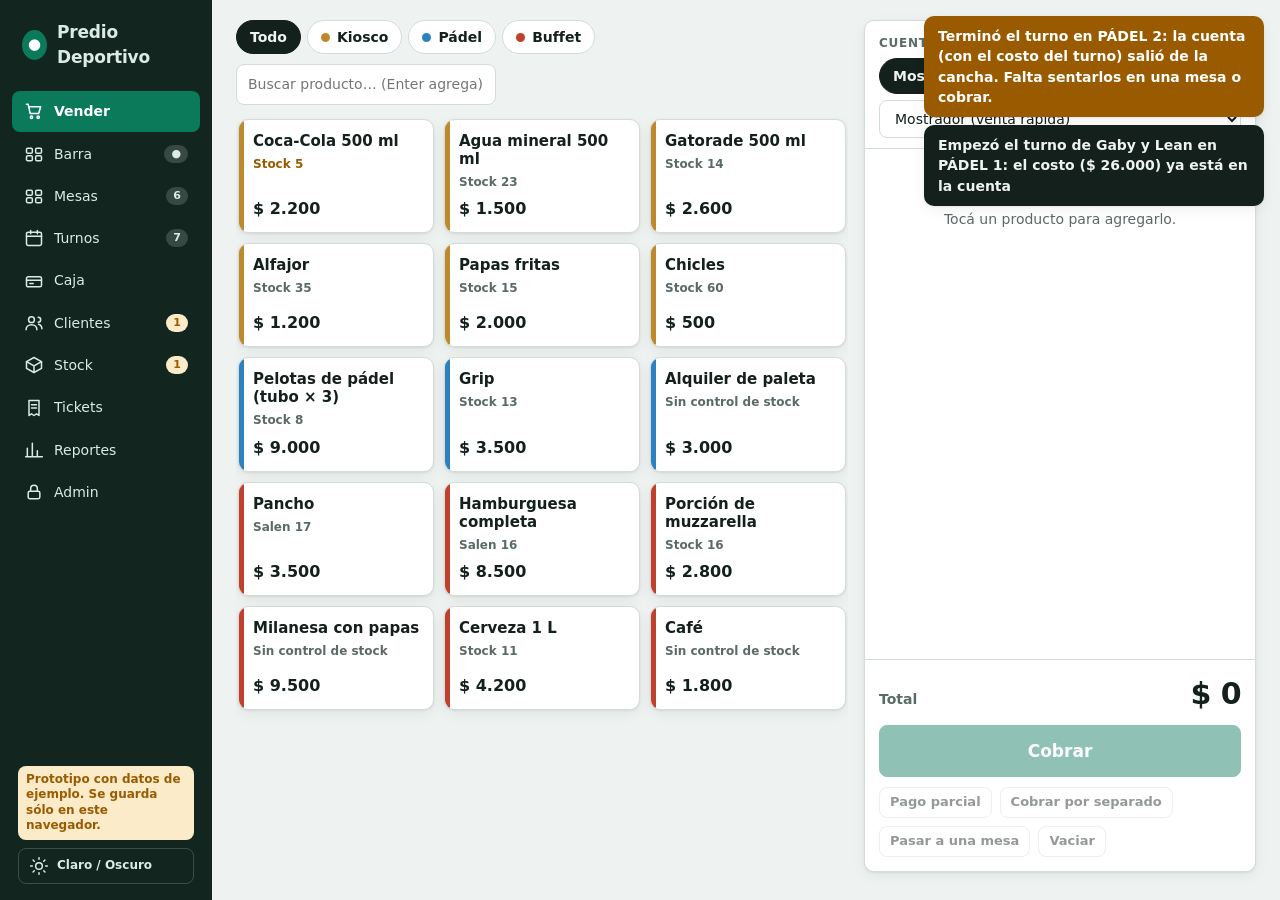
==== commit 30f873f2: "Integra noche/agenda" ====
--- a/predio/web/index.html
+++ b/predio/web/index.html
@@ -156,36 +156,8 @@
 .ab{display:grid;grid-template-columns:minmax(0,1fr) auto auto;gap:8px;align-items:center;font-size:13px}
 .ab b{font-variant-numeric:tabular-nums;color:var(--good)}
 .ab button{border:0;background:transparent;color:var(--muted);text-decoration:underline;cursor:pointer;font-size:12px}
-/* Carga de stock por foto de remito */
-.modal.wide.xwide{width:min(1120px,100%)}
-.rm-leyendo{display:flex;gap:14px;align-items:center;padding:18px 4px}
-.rm-spin{flex:none;width:30px;height:30px;border:3px solid var(--line);border-top-color:var(--accent);border-radius:50%;animation:rm-giro .9s linear infinite}
-@keyframes rm-giro{to{transform:rotate(360deg)}}
-.rm-ruta{overflow-wrap:anywhere;word-break:break-all}
-.rm-pasos{margin:8px 0;padding-left:22px;display:flex;flex-direction:column;gap:6px}
-.rm-tabla{display:flex;flex-direction:column}
-.rm-head,.rm-row{display:grid;grid-template-columns:26px minmax(120px,1fr) minmax(160px,1.1fr) 404px 128px;grid-template-areas:"c t p q e";gap:10px;align-items:center}
-.rm-head{font-size:12px;font-weight:700;color:var(--muted);padding:0 8px 6px;border-bottom:1px solid var(--line)}
-.rm-row{padding:9px 8px;border-bottom:1px dashed var(--line);border-radius:8px}
-.rm-row.w{background:var(--warn-soft)}
-.rm-row.r{background:var(--bad-soft)}
-.rm-ck{grid-area:c;width:20px;height:20px;accent-color:var(--accent)}
-.rm-t{grid-area:t;min-width:0}.rm-p{grid-area:p;min-width:0}.rm-q{grid-area:q}.rm-e{grid-area:e}
-.rm-t code{font-family:var(--mono);font-size:12px;overflow-wrap:anywhere}
-.rm-av{display:block;margin-top:3px;font-size:12px;color:var(--warn)}
-.rm-pick{display:flex;justify-content:space-between;align-items:center;gap:6px;text-align:left;cursor:pointer;padding:7px 10px}
-.rm-pick span{overflow:hidden;text-overflow:ellipsis;white-space:nowrap}
-.rm-pick.vacio{border-color:var(--bad);color:var(--bad)}
-.rm-q{display:flex;align-items:center;gap:6px;flex-wrap:wrap}
-.rm-q .in{padding:7px 8px}
-.rm-q input.in{width:64px}.rm-q select.in{width:112px}
-.rm-eq{white-space:nowrap}
-.rm-pop{position:fixed;z-index:70;background:var(--surface);border:1px solid var(--line);border-radius:10px;box-shadow:0 12px 40px rgba(0,0,0,.35);display:flex;flex-direction:column;padding:8px;gap:6px}
-.rm-opts{overflow:auto;display:flex;flex-direction:column}
-.rm-opt{display:flex;justify-content:space-between;gap:10px;border:0;background:transparent;padding:7px 8px;border-radius:6px;text-align:left;cursor:pointer}
-.rm-opt:hover,.rm-opt:focus{background:var(--accent-soft)}.rm-opt.sel{font-weight:700}
-.rm-vacio{padding:8px;color:var(--muted);font-size:13px}
-.rm-sec{font-size:11px;font-weight:700;color:var(--muted);text-transform:uppercase;letter-spacing:.04em;padding:6px 8px 2px}
+.frow{display:grid;grid-template-columns:minmax(0,1.2fr) minmax(0,1.3fr) 70px 120px auto;gap:8px;align-items:center;padding:8px 0;border-bottom:1px dashed var(--line)}
+.frow code{font-family:var(--mono);font-size:12px;overflow-wrap:anywhere}
 .total-row b{font-size:30px;font-weight:800;letter-spacing:-.02em;font-variant-numeric:tabular-nums}
 
 /* Mesas */
@@ -270,8 +242,6 @@
 @media (prefers-reduced-motion:reduce){.toast{animation:none}}
 
 @media (max-width:980px){
-  .rm-head{display:none}
-  .rm-head,.rm-row{grid-template-columns:26px minmax(0,1fr) 128px;grid-template-areas:"c t e" ". p p" ". q q"}
   .pos,main>.pos{grid-template-columns:1fr;flex:none}
   .grid{overflow:visible;flex:none}
   .pos-r{min-height:380px}
@@ -291,6 +261,7 @@
   main{padding:14px 16px 20px}
   #toasts{top:10px;right:16px}
   .grid2{grid-template-columns:1fr}
+  .frow{grid-template-columns:1fr 1fr}
   .prow{grid-template-columns:minmax(0,1fr) 120px auto}
   .search{max-width:none;width:100%}
   h1{font-size:21px}
@@ -630,6 +601,41 @@
   } catch (e) { STORAGE_OK = false; }
   return null;
 }
+/* Horarios y nombres reales de las canchas (los de la planilla de papel). Fútbol: turnos de 1 hora, de 14 a 22 (el último termina 23:00).
+   Pádel: turnos de 90 minutos, 10:00, 11:30 ... 22:00 (el último termina 23:30). ap/ci/dur en minutos. Las claves no cambian (la nube las usa de id). */
+const CANCHAS_PAPEL = {
+  f5a: { nombre: 'Fútbol 5 · Cancha 1', ap: 840, ci: 1380, dur: 60 },
+  f5b: { nombre: 'Fútbol 5 · Cancha 2', ap: 840, ci: 1380, dur: 60 },
+  f7: { nombre: 'Fútbol 7 · Cancha completa', ap: 840, ci: 1380, dur: 60 },
+  padelT: { nombre: 'Pádel · Cancha 1', ap: 600, ci: 1410, dur: 90 },
+  padelA: { nombre: 'Pádel · Cancha 2', ap: 600, ci: 1410, dur: 90 },
+};
+/* Bases que ya existían con los horarios de ejemplo: se ponen los de papel UNA sola vez (marca horariosPapel en la configuración). No se tocan los precios.
+   Si ya hay turnos o turnos fijos fuera del nuevo rango, se amplía lo necesario (de a un turno, así los horarios de papel siguen siendo los mismos) y no queda ninguno invisible.
+   Los turnos que ya estaban cargados no se mueven: si no caían en un horario de papel (pádel de 8:00 + 90 minutos), se ven cruzados sobre dos casilleros. */
+function ponerHorariosDePapel() {
+  if (DB.config.horariosPapel) return;
+  DB.config.horariosPapel = true;
+  const cambiadas = [], ampliadas = [];
+  DB.canchas.forEach(c => {
+    const p = CANCHAS_PAPEL[c.clave];
+    if (!p) return;
+    const usados = DB.turnos.filter(t => t.canchaId === c.id && t.estado !== 'cancelado').map(t => [t.ini, t.fin || t.ini + p.dur])
+      .concat(DB.fijos.filter(f => f.canchaId === c.id).map(f => [f.ini, f.ini + p.dur]));
+    let ap = p.ap, ci = p.ci;
+    usados.forEach(([ini, fin]) => {
+      while (ini < ap && ap - p.dur >= 0) ap -= p.dur;
+      if (ini < ap) ap = Math.max(0, ini);
+      while (fin > ci && ci + p.dur <= 1440) ci += p.dur;
+      if (fin > ci) ci = 1440;
+    });
+    if (ap !== p.ap || ci !== p.ci) ampliadas.push(`${p.nombre} (${hm(ap)} a ${ci >= 1440 ? '24:00' : hm(ci)})`);
+    Object.assign(c, { nombre: p.nombre, dur: p.dur, ap, ci });
+    cambiadas.push(c.clave);
+  });
+  if (cambiadas.length) logPush('config', '', 'Horarios y nombres de las canchas puestos como en la planilla de papel (fútbol de 14 a 23 hs en turnos de 1 hora; pádel de 10:00 a 23:30 en turnos de 90 minutos). Los precios no cambiaron.'
+    + (ampliadas.length ? ' Se ampliaron por turnos ya cargados: ' + ampliadas.join(', ') + '.' : ''));
+}
 function normalizar() {
   DB.comandas = DB.comandas || {};
   if (!DB.comandas.M) DB.comandas.M = { items: [] };
@@ -643,13 +649,16 @@
   if (SERVIDOR && !DB.canchas.length) {            // base sin canchas (p. ej. armada a mano): se cargan las del predio, con su lugar en el mapa si existe
     const lugar = n => { const m = DB.mesas.find(x => norm(x.nombre) === norm(n)); return m ? m.id : null; };
     const cat = n => { const c = DB.categorias.find(x => norm(x.nombre) === norm(n)); return c ? c.id : null; };
-    [['f5a', 'Fútbol 5 · Cancha 1', 'futbol', 60, 600, 28000, 24000, 'FÚTBOL 1'], ['f5b', 'Fútbol 5 · Cancha 2', 'futbol', 60, 600, 28000, 24000, 'FÚTBOL 2'],
-     ['f7', 'Fútbol 7 · Cancha completa', 'futbol', 60, 600, 48000, 42000, 'FÚTBOL 1'], ['padelT', 'Pádel · Techada', 'padel', 90, 480, 26000, 22000, 'PÁDEL 1'],
-     ['padelA', 'Pádel · Abierta', 'padel', 90, 480, 22000, 19000, 'PÁDEL 2']].forEach(([clave, nombre, deporte, dur, ap, precio, precioFijo, sitio]) =>
-      DB.canchas.push({ id: uid('cn'), clave, nombre, deporte, dur, ap, ci: 1440, precio, precioFijo, catId: cat(deporte === 'padel' ? 'Pádel' : 'Fútbol'), lugarId: lugar(sitio) }));
+    [['f5a', 'futbol', 28000, 24000, 'FÚTBOL 1'], ['f5b', 'futbol', 28000, 24000, 'FÚTBOL 2'], ['f7', 'futbol', 48000, 42000, 'FÚTBOL 1'],
+     ['padelT', 'padel', 26000, 22000, 'PÁDEL 1'], ['padelA', 'padel', 22000, 19000, 'PÁDEL 2']].forEach(([clave, deporte, precio, precioFijo, sitio]) => {
+      const p = CANCHAS_PAPEL[clave];
+      DB.canchas.push({ id: uid('cn'), clave, nombre: p.nombre, deporte, dur: p.dur, ap: p.ap, ci: p.ci, precio, precioFijo, catId: cat(deporte === 'padel' ? 'Pádel' : 'Fútbol'), lugarId: lugar(sitio) });
+    });
+    DB.config.horariosPapel = true;        // ya nacen con los horarios de papel
   }
   DB.cajas = DB.cajas || []; DB.movCaja = DB.movCaja || []; DB.clientes = DB.clientes || []; DB.cc = DB.cc || [];
   DB.mesas.forEach(m => { m.tipo = m.tipo || 'mesa'; m.w = m.w || 14; m.h = m.h || 17; });
+  ponerHorariosDePapel();
 }
 
 /* Transacción: ejecuta fn y guarda; si algo falla (una regla del negocio o el propio guardado), restaura el estado anterior (rollback). */
@@ -1185,7 +1194,7 @@
 
 /* ---------- base inicial: lo mínimo para empezar a trabajar (sin productos, ventas ni clientes) ---------- */
 function crearBase() {
-  const d = { v: 7, seq: 1, pin: '1234', negocio: 'Predio Deportivo', config: { pedirPinAjuste: true, usarTurnos: true, paisWa: '54', msgTurno: 'Hola {nombre}! Te recordamos tu turno de {cancha} el {fecha} a las {hora}. ¡Te esperamos!' }, cajas: [], movCaja: [], clientes: [], cc: [], categorias: [], metodos: [], productos: [], mesas: [], comandas: { M: { items: [] } }, ventas: [], movimientos: [], caja: [], canchas: [], turnos: [], fijos: [], log: [], contadores: { venta: 0 } };
+  const d = { v: 7, seq: 1, pin: '1234', negocio: 'Predio Deportivo', config: { pedirPinAjuste: true, usarTurnos: true, horariosPapel: true, paisWa: '54', msgTurno: 'Hola {nombre}! Te recordamos tu turno de {cancha} el {fecha} a las {hora}. ¡Te esperamos!' }, cajas: [], movCaja: [], clientes: [], cc: [], categorias: [], metodos: [], productos: [], mesas: [], comandas: { M: { items: [] } }, ventas: [], movimientos: [], caja: [], canchas: [], turnos: [], fijos: [], log: [], contadores: { venta: 0 } };
   DB = d;
   const cat = (nombre, color) => { const c = { id: uid('c'), nombre, color }; d.categorias.push(c); return c.id; };
   const met = (nombre, efectivo, fiado) => { const m = { id: uid('mp'), nombre, activo: true, efectivo: !!efectivo, fiado: !!fiado }; d.metodos.push(m); return m.id; };
@@ -1202,11 +1211,11 @@
   [2, 22, 42].forEach((x, i) => mesas.push(L('Mesa ' + (i + 6), 'mesa', x, 58, 14, 17)));
   const barra = L('Barra', 'barra', 62, 60, 34, 14, true);
 
-  // canchas del calendario: precio común y precio de fijo
-  const cn = (clave, nombre, deporte, dur, ap, precio, precioFijo, catId) => { const c = { id: uid('cn'), clave, nombre, deporte, dur, ap, ci: 1440, precio, precioFijo, catId }; d.canchas.push(c); return c.id; };
-  const f5a = cn('f5a', 'Fútbol 5 · Cancha 1', 'futbol', 60, 600, 28000, 24000, futbol), f5b = cn('f5b', 'Fútbol 5 · Cancha 2', 'futbol', 60, 600, 28000, 24000, futbol);
-  const f7 = cn('f7', 'Fútbol 7 · Cancha completa', 'futbol', 60, 600, 48000, 42000, futbol);
-  const pT = cn('padelT', 'Pádel · Techada', 'padel', 90, 480, 26000, 22000, padel), pA = cn('padelA', 'Pádel · Abierta', 'padel', 90, 480, 22000, 19000, padel);
+  // canchas del calendario: horarios y nombres de la planilla de papel (CANCHAS_PAPEL), precio común y precio de fijo (de ejemplo: se corrigen en Admin)
+  const cn = (clave, deporte, precio, precioFijo, catId) => { const p = CANCHAS_PAPEL[clave], c = { id: uid('cn'), clave, nombre: p.nombre, deporte, dur: p.dur, ap: p.ap, ci: p.ci, precio, precioFijo, catId }; d.canchas.push(c); return c.id; };
+  const f5a = cn('f5a', 'futbol', 28000, 24000, futbol), f5b = cn('f5b', 'futbol', 28000, 24000, futbol);
+  const f7 = cn('f7', 'futbol', 48000, 42000, futbol);
+  const pT = cn('padelT', 'padel', 26000, 22000, padel), pA = cn('padelA', 'padel', 22000, 19000, padel);
   // lugar del mapa donde se abre la cuenta de cada cancha
   [[f5a, futbol1], [f5b, futbol2], [f7, futbol1], [pT, padel1], [pA, padel2]].forEach(([cid, lugar]) => { cancha(cid).lugarId = lugar.id; });
 
@@ -1270,21 +1279,21 @@
     mesaNombre: x.mesa, ajuste: x.ajuste, clienteId: x.clienteId,
   }));
   // un turno ya cobrado (seña en efectivo y el resto por transferencia)
-  const tc = crearTurno({ canchaId: f5b, fecha: hoy, ini: 600, cliente: 'Café Central', ts: Date.now() - 200 * 60000, pagos: [{ metodoId: efe, monto: 8000 }] });
+  const tc = crearTurno({ canchaId: f5b, fecha: hoy, ini: 840, cliente: 'Café Central', ts: Date.now() - 200 * 60000, pagos: [{ metodoId: efe, monto: 8000 }] });
   const tt = d.turnos.find(x => x.id === tc), cc = cancha(f5b);
   tt.ventaId = commitVenta({ ts: Date.now() - 100 * 60000, abonos: tt.pagos, pagos: [{ metodoId: tr, monto: 20000 }], mesaNombre: 'Turno · ' + cc.nombre, cliente: 'Café Central', turnoId: tc,
-    lineas: [{ prodId: null, nombre: 'Turno ' + cc.nombre + ' · 10:00-11:00', catId: futbol, tipo: 'servicio', cant: 1, precio: 28000, costo: 0, nota: 'Café Central', turnoId: tc }] });
+    lineas: [{ prodId: null, nombre: 'Turno ' + cc.nombre + ' · 14:00-15:00', catId: futbol, tipo: 'servicio', cant: 1, precio: 28000, costo: 0, nota: 'Café Central', turnoId: tc }] });
   tt.estado = 'cobrado';
   // turnos comunes abiertos
   crearTurno({ canchaId: f5a, fecha: hoy, ini: 1200, cliente: 'Los Pibes', tel: '11 5555-0101', ts: Date.now() - 300 * 60000, pagos: [{ metodoId: efe, monto: 5000 }] });
   crearTurno({ canchaId: f5b, fecha: hoy, ini: 1140, cliente: 'Oficina Sur' });
   crearTurno({ canchaId: f7, fecha: hoy, ini: 1260, cliente: 'Cumple de Tomi', tel: '11 5555-0202', ts: Date.now() - 150 * 60000, pagos: [{ metodoId: qr, monto: 15000 }] });
-  crearTurno({ canchaId: pT, fecha: hoy, ini: 1200, cliente: 'Martín y Ana', ts: Date.now() - 120 * 60000, pagos: [{ metodoId: tr, monto: 8000 }] });
-  crearTurno({ canchaId: pA, fecha: hoy, ini: 1110, cliente: 'Sofi' });
+  crearTurno({ canchaId: pT, fecha: hoy, ini: 1230, cliente: 'Martín y Ana', ts: Date.now() - 120 * 60000, pagos: [{ metodoId: tr, monto: 8000 }] });
+  crearTurno({ canchaId: pA, fecha: hoy, ini: 1140, cliente: 'Sofi' });
   crearTurno({ canchaId: f5a, fecha: manana, ini: 1140, cliente: 'Torneo del viernes' });
   // turnos FIJOS (se repiten todas las semanas, precio de fijo, sin seña)
   crearFijo({ canchaId: f5b, fecha: hoy, ini: 1320, cliente: 'Los de siempre', tel: '11 5555-0303' });
-  crearFijo({ canchaId: pT, fecha: hoy, ini: 1110, cliente: 'Daniela (fija)', tel: '11 5555-0404' });
+  crearFijo({ canchaId: pT, fecha: hoy, ini: 1050, cliente: 'Daniela (fija)', tel: '11 5555-0404' });
   crearFijo({ canchaId: f5a, fecha: manana, ini: 1260, cliente: 'Los del viernes' });
   // cuentas abiertas de ejemplo (con pagos parciales ya hechos)
   d.comandas[mesas[2].id] = { ts: Date.now() - 24 * 60000, items: [{ prodId: pancho, cant: 2, nota: '' }, { prodId: cerv, cant: 1, nota: '' }], pagos: [ab(efe, 5000, 10, 'Pago parcial · Mesa 3')] };
@@ -2299,249 +2308,60 @@
   });
 }
 
-/* ---------- carga de stock leyendo la foto de un remito ----------
-   La foto se reduce acá (lado mayor 1600 px) y se manda al programa, que se la pide a la IA (Gemini) y la cruza con los productos del negocio.
-   Nada se carga solo: cada renglón queda con su producto sugerido y la persona tilda lo que está bien. Se pide con fetch (asíncrono) para no congelar la pantalla. */
-const RM_PRES = { unidad: 'unidades', caja: 'cajas', bulto: 'bultos', paquete: 'paquetes', pack: 'packs', otro: 'otro' };
-const RM_UNA = { unidad: 'unidad', caja: 'caja', bulto: 'bulto', paquete: 'paquete', pack: 'pack', otro: 'presentación' };
-let RM_SEQ = 0;
-const rmPedir = (ruta, o = {}) => fetch(ruta, { cache: 'no-store', ...o, headers: { 'X-Predio-Token': PREDIO.token, ...(o.headers || {}) } });
-const rmProductos = () => DB.productos.filter(p => p.activo !== false && p.tipo !== 'servicio' && p.tipo !== 'receta');
-const rmEstado = () => rmPedir('/api/remito/estado').then(r => r.json());
-function rmCancelar() { const R = UI.rm; if (!R) return; R.cancelado = true; if (R.ctrl) R.ctrl.abort(); }
-function rmAbrirCarpeta() { try { http('POST', '/api/abrir-carpeta', { que: 'datos' }); } catch (e) { toast(e.message, 'warn'); } }
-
+/* ---------- carga de stock por foto de remito (la lectura es SIMULADA en el prototipo) ---------- */
+const REMITO_EJEMPLO = [
+  { texto: 'COCA COLA 500CC BULTO 6X12', cant: 2 }, { texto: 'SALCHICHA VIENA PAQ X6', cant: 3 },
+  { texto: 'PAN PANCHO X6', cant: 4 }, { texto: 'ALFAJOR TRIPLE CJ X24', cant: 1 }, { texto: 'SERVILLETAS PAPEL X500', cant: 2 },
+];
+function adivinarProducto(texto) {
+  const ruido = ['paq', 'caj', 'cja', 'bulto', 'cj', 'una', 'con', 'los'];
+  const pal = norm(texto).split(/[^a-z0-9]+/).filter(w => w.length > 2 && !/^x?\d/.test(w) && !ruido.includes(w));
+  let best = null, score = 0;
+  DB.productos.filter(p => p.tipo !== 'servicio' && p.tipo !== 'receta').forEach(p => {
+    const nom = norm(p.nombre), sc = pal.filter(w => nom.includes(w.slice(0, 5))).length;
+    if (sc > score) { score = sc; best = p; }
+  });
+  return best;
+}
 function modalFoto() {
-  if (!SERVIDOR) { modal({ title: 'Cargar stock con foto del remito', body: '<p>Esta función sólo anda con el programa instalado en la PC, no con la pantalla abierta como archivo suelto.</p>', actions: [{ label: 'Entendido', kind: 'primary' }] }); return; }
-  const R = UI.rm = { id: ++RM_SEQ, archivo: null, ctrl: null, cancelado: false, lineas: [], huella: '', yaCargado: null };
-  rmEstado().catch(() => ({ clave: !!(PREDIO.remito && PREDIO.remito.clave) })).then(e => {
-    if (UI.rm !== R || R.cancelado) return;
-    if (e.ok === false) { toast(e.error || 'No se pudo hablar con el programa', 'warn'); return; }
-    if (e.clave) rmElegirFoto(); else rmSinClave(e);
-  });
-}
-function rmSinClave(e) {
-  const R = UI.rm, archivo = esc(e.archivo || 'C:\\Predio\\configuracion.json');
-  const pasos = e.config_rota ? `<div class="note warn">${esc(e.error)}</div>` : `<p>Para leer la foto de un remito hace falta una <b>clave gratis de Google</b>. Se saca una sola vez y no cuesta nada:</p>
-    <ol class="rm-pasos"><li>Entrá a <b>aistudio.google.com/apikey</b> con una cuenta de Gmail.</li>
-    <li>Tocá <b>Crear clave de API</b> y copiala.</li>
-    <li>Abrí con el Bloc de notas el archivo <b class="rm-ruta">${archivo}</b>, buscá la línea <b>"gemini_clave"</b> y pegá la clave entre las comillas, sin espacios.</li>
-    <li>Guardá el archivo y tocá <b>Ya la pegué</b>.</li></ol>`;
-  modal({ title: 'Falta la clave de Google', onClose: rmCancelar,
-    body: `${pasos}<p class="muted" style="font-size:12px">La foto del remito se manda a Google para que la lea; no se manda nada más. El plan gratis tiene un límite de lecturas por minuto y por día.</p>`,
-    actions: [{ label: 'Cerrar', onClick: rmCancelar }, { label: 'Abrir la carpeta', onClick: () => { rmAbrirCarpeta(); return false; } },
-      { label: 'Ya la pegué', kind: 'primary', onClick: () => {
-        rmEstado().then(e2 => {
-          if (UI.rm !== R || R.cancelado) return;
-          if (e2.clave) { toast('Listo, la clave está cargada'); rmElegirFoto(); }
-          else toast(e2.config_rota ? e2.error : 'Todavía no está la clave en el archivo. Revisá que esté guardado.', 'warn');
-        }).catch(() => toast('No se pudo hablar con el programa', 'warn'));
-        return false;
-      } }] });
-}
-function rmElegirFoto() {
-  const R = UI.rm; R.archivo = null;
-  modal({ title: 'Cargar stock con foto del remito', onClose: rmCancelar,
-    body: `<p class="muted">Sacale una foto al remito o a la factura del proveedor, que se lea bien. El programa la lee y vos revisás todo antes de que se cargue algo al stock.</p>
-      <label class="fld">Foto del remito o factura<input class="in" type="file" id="foto-file" accept="image/*" data-in="foto-file"></label><div id="foto-prev"></div>
-      <p class="muted" style="font-size:12px">La foto se manda a Google para que la lea (plan gratis); no se manda nada más.</p>`,
-    actions: [{ label: 'Cancelar', onClick: rmCancelar }, { label: 'Leer remito', kind: 'primary', disabled: true, onClick: () => { rmLeer(); return false; } }] });
-}
-/* Reduce la foto: lado mayor 1600 px, JPEG 0,85 (un remito se lee igual y viaja en unos cientos de KB) */
-async function rmReducir(file) {
-  let im;
-  try { im = await createImageBitmap(file, { imageOrientation: 'from-image' }); }
-  catch (e) { im = await new Promise((ok, mal) => { const x = new Image(); x.onload = () => ok(x); x.onerror = () => mal(new Error('imagen')); x.src = URL.createObjectURL(file); }); }
-  const w0 = im.width || im.naturalWidth, h0 = im.height || im.naturalHeight;
-  if (!w0 || !h0) throw new Error('imagen vacía');
-  const k = Math.min(1, 1600 / Math.max(w0, h0)), cv = document.createElement('canvas');
-  cv.width = Math.max(1, Math.round(w0 * k)); cv.height = Math.max(1, Math.round(h0 * k));
-  const c = cv.getContext('2d'); c.fillStyle = '#fff'; c.fillRect(0, 0, cv.width, cv.height); c.imageSmoothingQuality = 'high'; c.drawImage(im, 0, 0, cv.width, cv.height);
-  if (im.close) im.close();
-  return new Promise((ok, mal) => cv.toBlob(b => b ? ok(b) : mal(new Error('no se pudo reducir')), 'image/jpeg', 0.85));
-}
-async function rmLeer() {
-  const R = UI.rm; if (!R || !R.archivo) { toast('Elegí primero la foto', 'warn'); return; }
-  R.cancelado = false; R.ctrl = new AbortController();
-  modal({ title: 'Leyendo el remito…', onClose: rmCancelar,
-    body: `<div class="rm-leyendo" id="rm-leyendo" role="status"><span class="rm-spin"></span><p class="muted">Puede tardar unos segundos. Mientras tanto la pantalla sigue andando.</p></div>`,
-    actions: [{ label: 'Cancelar', onClick: rmCancelar }] });
-  let blob, r, d;
-  try { blob = await rmReducir(R.archivo); }
-  catch (e) { if (!R.cancelado) rmError({ error: 'No se pudo abrir esa foto. Probá con una foto en formato JPG o PNG.', codigo: 'foto' }); return; }
-  if (R.cancelado || UI.rm !== R) return;
-  try {
-    r = await rmPedir('/api/remito/leer', { method: 'POST', body: blob, headers: { 'Content-Type': 'application/octet-stream' }, signal: R.ctrl.signal });
-    d = await r.json().catch(() => null);
-  } catch (e) { if (!R.cancelado) rmError({ error: 'No se pudo hablar con el programa. ¿Se cerró? Probá de nuevo.', codigo: 'programa' }); return; }
-  if (R.cancelado || UI.rm !== R) return;
-  if (!d || d.ok === false) { rmError(d || { error: 'El programa respondió con un error (' + r.status + ').', codigo: 'raro' }); return; }
-  rmArmar(d);
-}
-function rmError(d) {
-  const R = UI.rm, c = d.codigo || '';
-  if (c === 'sin_clave') { rmEstado().then(e => rmSinClave(e)).catch(() => rmSinClave({})); return; }
-  const carpeta = ['clave_invalida', 'config_rota', 'modelo', 'proveedor'].includes(c);
-  const otraVez = !carpeta && !['cupo_dia', 'foto', 'formato', 'imagen_grande'].includes(c);
-  modal({ title: 'No se pudo leer el remito', onClose: rmCancelar,
-    body: `<div class="note warn" id="rm-error">${esc(d.error || 'No se pudo leer el remito.')}</div><p class="muted">Mientras tanto podés cargar el stock a mano con el botón "Ingreso" de cada producto, o con la planilla.</p>`,
-    actions: [{ label: 'Cerrar', onClick: rmCancelar }, ...(carpeta ? [{ label: 'Abrir la carpeta', onClick: () => { rmAbrirCarpeta(); return false; } }] : []),
-      ...(otraVez ? [{ label: 'Probar de nuevo', kind: 'primary', onClick: () => { rmLeer(); return false; } }] : [{ label: 'Elegir otra foto', kind: 'primary', onClick: () => { rmElegirFoto(); return false; } }])] });
-}
-function rmArmar(d) {
-  const R = UI.rm, hoy = dayKey(Date.now()), ref = 'remito:' + String(d.huella || '').slice(0, 16);
-  R.huella = String(d.huella || '');
-  R.yaCargado = R.huella ? (DB.movimientos.find(m => m.ref === ref && dayKey(m.ts) === hoy) || null) : null;
-  R.lineas = (d.lineas || []).map(l => ({
-    texto: l.texto, cant: l.cantidad, pres: l.presentacion, por: l.unidades_por_presentacion || null, porFuente: l.por_fuente || null,
-    prodId: l.sugerido_id && prod(l.sugerido_id) ? l.sugerido_id : '', estado: l.estado, cands: (l.candidatos || []).filter(c => prod(c.id)),
-    avisos: (l.avisos || []).slice(), cargar: l.estado === 'seguro' && !!(l.sugerido_id && prod(l.sugerido_id)), confirmado: false,
-  }));
-  if (!R.lineas.length) {
-    modal({ title: 'No se encontraron renglones', onClose: rmCancelar,
-      body: '<div class="note warn">No pude leer ningún renglón de mercadería en esa foto. Probá con otra foto: de frente, con buena luz y sin sombras.</div>',
-      actions: [{ label: 'Cerrar', onClick: rmCancelar }, { label: 'Elegir otra foto', kind: 'primary', onClick: () => { rmElegirFoto(); return false; } }] });
-    return;
-  }
-  rmPintarTabla();
-}
-const rmUnidades = l => { const c = parseFloat(String(l.cant).replace(',', '.')) || 0, k = l.pres === 'unidad' ? 1 : (parseFloat(l.por) || 0); return Math.max(0, Math.round(c * k)); };
-function rmFilaHtml(l, i) {
-  const pres = Object.entries(RM_PRES).map(([k, t]) => `<option value="${k}">${t}</option>`).join('');
-  return `<div class="rm-row" id="rm-r-${i}">
-    <input type="checkbox" class="rm-ck" id="rm-ck-${i}" data-in="rm-ck" aria-label="Cargar este renglón">
-    <div class="rm-t"><code>${esc(l.texto)}</code><small class="rm-av" id="rm-av-${i}" hidden></small></div>
-    <div class="rm-p"><button type="button" class="in rm-pick" id="rm-p-${i}" data-act="rm-pick" data-i="${i}" aria-label="Producto del renglón ${i + 1}"><span></span><i aria-hidden="true">▾</i></button></div>
-    <div class="rm-q"><input class="in" id="rm-c-${i}" data-in="rm-q" inputmode="decimal" value="${esc(l.cant)}" aria-label="Cantidad">
-      <select class="in" id="rm-m-${i}" data-in="rm-q" aria-label="Cómo viene">${pres}</select>
-      <span id="rm-x-${i}">×</span><input class="in" id="rm-n-${i}" data-in="rm-q" inputmode="numeric" aria-label="Unidades por presentación">
-      <span class="rm-eq">= <b id="rm-u-${i}">0</b> unidades</span></div>
-    <div class="rm-e"><span class="pill" id="rm-s-${i}"></span></div></div>`;
-}
-function rmPintarTabla() {
-  const R = UI.rm; rmCerrarPop();
-  modal({ title: 'Revisá lo que leyó antes de cargar', wide: true, onClose: () => { rmCancelar(); toast('Se cerró la revisión del remito: no se cargó nada', 'warn'); },
-    body: `${R.yaCargado ? `<div class="note warn" id="rm-dup"><b>Ojo:</b> este mismo remito ya se cargó hoy a las ${hhmm(R.yaCargado.ts)}. Si lo cargás de nuevo, el stock se suma dos veces.</div>` : ''}
-      <p class="muted">A la izquierda, lo que dice el remito. <b>Verde</b>: el producto parece seguro. <b>Amarillo</b>: revisalo y tildá el renglón si está bien. <b>Rojo</b>: elegí el producto. Sólo se carga lo que queda tildado.</p>
-      <div class="rm-tabla" id="rm-tabla"><div class="rm-head"><span></span><span>Dice el remito</span><span>Producto</span><span>Cantidad</span><span>Estado</span></div>${R.lineas.map(rmFilaHtml).join('')}</div>
-      <div class="note" id="rm-resumen" aria-live="polite"></div>`,
-    actions: [{ label: 'Cancelar', onClick: rmCancelar }, { label: 'Cargar al stock', kind: 'primary', onClick: () => rmCargar(false) }] });
-  $('#modal-root .modal').classList.add('xwide');
-  R.lineas.forEach((_, i) => rmPintarFila(i));
-  rmResumen();
-}
-function rmAvisos(l, p) {
-  if (l.avisos.length) return l.avisos;
-  const a = [];
-  if (!(parseFloat(String(l.cant).replace(',', '.')) > 0)) a.push('Falta la cantidad.');
-  if (l.pres !== 'unidad') {
-    if (!(l.por > 0)) a.push('Completá cuántas unidades trae cada ' + RM_UNA[l.pres] + '.');
-    else if (p && p.paqueteUnidades > 1 && p.paqueteUnidades !== l.por) a.push(`Ojo: el producto tiene cargado ${p.paqueteUnidades} por ${(p.paqueteNombre || 'paquete')}.`);
-  }
-  return a;
-}
-function rmPintarFila(i) {
-  const R = UI.rm, l = R.lineas[i], p = l.prodId ? prod(l.prodId) : null, u = rmUnidades(l), set = (id, f) => { const e = $('#' + id); if (e) f(e); };
-  set('rm-p-' + i, b => { b.querySelector('span').textContent = p ? p.nombre : 'Elegí el producto'; b.classList.toggle('vacio', !p); });
-  set('rm-ck-' + i, c => { c.checked = !!(l.cargar && p); c.disabled = !p; });
-  set('rm-m-' + i, s => { s.value = l.pres; });
-  set('rm-n-' + i, n => { if (document.activeElement !== n) n.value = l.por || ''; n.hidden = l.pres === 'unidad'; });
-  set('rm-x-' + i, x => { x.hidden = l.pres === 'unidad'; });
-  set('rm-u-' + i, b => { b.textContent = u; });
-  set('rm-s-' + i, s => {
-    const [k, t] = !p ? ['bad', 'elegí el producto'] : l.confirmado ? ['good', l.estado === 'ninguno' ? 'elegido' : 'revisado'] : l.estado === 'seguro' ? ['good', 'seguro'] : ['warn', 'revisar'];
-    s.className = 'pill ' + k; s.textContent = t;
-    const fila = $('#rm-r-' + i); if (fila) fila.className = 'rm-row' + (k === 'warn' ? ' w' : k === 'bad' ? ' r' : '');
-  });
-  set('rm-av-' + i, a => { const t = rmAvisos(l, p); a.textContent = t.join(' '); a.hidden = !t.length; });
-}
-function rmResumen() {
-  const R = UI.rm; let n = 0, u = 0, sin = 0;
-  R.lineas.forEach(l => { const un = rmUnidades(l); if (l.cargar && l.prodId && un > 0) { n++; u += un; } else sin++; });
-  const el = $('#rm-resumen');
-  if (el) el.innerHTML = n ? `Se van a cargar <b>${n}</b> ${n === 1 ? 'renglón' : 'renglones'} (<b>${u}</b> unidades).${sin ? ` <b>${sin}</b> quedan sin cargar: tildalos cuando los revises o elegí su producto.` : ''}` : 'Todavía no hay ningún renglón tildado para cargar.';
-  const b = $('#mact-1'); if (b) b.disabled = !n;
-}
-function rmCambio(el) {
-  const [, campo, n] = el.id.split('-'), i = +n, l = UI.rm.lineas[i];
-  if (campo === 'c') l.cant = parseFloat(String(el.value).replace(',', '.')) || 0;
-  else if (campo === 'm') {
-    l.pres = el.value;
-    const p = l.prodId && prod(l.prodId);
-    if (l.pres !== 'unidad' && !(l.por > 0) && p && p.paqueteUnidades > 1) { l.por = p.paqueteUnidades; l.porFuente = 'producto'; }
-  } else if (campo === 'n') { l.por = num(el.value) || null; l.porFuente = 'mano'; }
-  l.avisos = [];
-  rmPintarFila(i); rmResumen();
-}
-function rmElegir(i, id) {
-  const l = UI.rm.lineas[i], p = prod(id); if (!p) return;
-  l.prodId = id; l.confirmado = true; l.cargar = true; l.avisos = [];
-  if (l.pres !== 'unidad' && l.porFuente !== 'remito' && l.porFuente !== 'mano' && p.paqueteUnidades > 1) { l.por = p.paqueteUnidades; l.porFuente = 'producto'; }
-  rmCerrarPop(); rmPintarFila(i); rmResumen();
-}
-function rmCargar(forzar) {
-  const R = UI.rm;
-  const lista = R.lineas.map(l => ({ l, u: rmUnidades(l) })).filter(x => x.l.cargar && x.l.prodId && prod(x.l.prodId) && x.u > 0);
-  if (!lista.length) { toast('No hay renglones tildados para cargar', 'warn'); return false; }
-  if (R.yaCargado && !forzar) {
-    modal({ title: 'Este remito ya se cargó hoy', onClose: rmCancelar,
-      body: `<p>Esta misma foto ya se cargó hoy a las <b>${hhmm(R.yaCargado.ts)}</b>. Si la cargás otra vez, el stock se suma dos veces.</p>`,
-      actions: [{ label: 'Volver a revisar', onClick: () => { rmPintarTabla(); return false; } }, { label: 'Cargar igual', kind: 'danger', onClick: () => rmCargar(true) }] });
-    return false;
-  }
-  const ref = 'remito:' + R.huella.slice(0, 16), total = sum(lista, x => x.u);
-  const r = tx(() => lista.forEach(x => moverStock(x.l.prodId, x.u, 'ingreso', { ref, motivo: 'Remito (foto) · ' + x.l.texto.slice(0, 80) })));
-  if (!r.ok) return false;
-  toast(`Se cargaron ${lista.length} ${lista.length === 1 ? 'renglón' : 'renglones'} al stock (${total} unidades)`);
-  UI.rm = null; render();
-}
-/* Menú para elegir el producto de un renglón: parecidos primero y búsqueda por nombre */
-function rmCerrarPop() { const p = $('#rm-pop'); if (p) p.remove(); }
-function rmAbrirPop(i) {
-  const igual = $('#rm-pop') && +$('#rm-pop').dataset.i === i; rmCerrarPop(); if (igual) return;
-  const b = $('#rm-p-' + i); if (!b) return;
-  const r = b.getBoundingClientRect(), ancho = Math.min(Math.max(r.width, 340), innerWidth - 16), abajo = innerHeight - r.bottom - 12, arriba = r.top - 12;
-  const pop = document.createElement('div'); pop.id = 'rm-pop'; pop.className = 'rm-pop'; pop.dataset.i = i;
-  pop.style.cssText = `left:${Math.max(8, Math.min(r.left, innerWidth - ancho - 8))}px;width:${ancho}px;` + (abajo >= 220 || abajo >= arriba ? `top:${r.bottom + 4}px;max-height:${Math.min(340, abajo)}px` : `bottom:${innerHeight - r.top + 4}px;max-height:${Math.min(340, arriba)}px`);
-  pop.innerHTML = '<input class="in" id="rm-pq" data-in="rm-pq" placeholder="Escribí para buscar el producto…" autocomplete="off" aria-label="Buscar producto"><div class="rm-opts" id="rm-opts"></div>';
-  $('#modal-root').appendChild(pop);
-  rmFiltrarPop(); $('#rm-pq').focus();
-}
-function rmFiltrarPop() {
-  const pop = $('#rm-pop'); if (!pop) return;
-  const i = +pop.dataset.i, l = UI.rm.lineas[i], q = norm($('#rm-pq').value).trim(), todos = rmProductos();
-  const op = (p, par) => `<button type="button" class="rm-opt ${p.id === l.prodId ? 'sel' : ''}" data-act="rm-elegir" data-i="${i}" data-id="${p.id}"><span>${esc(p.nombre)}</span><small class="muted">${par ? 'parecido · ' : ''}stock ${p.stock}</small></button>`;
-  const orden = (a, b) => a.nombre.localeCompare(b.nombre, 'es');
-  let html = '';
-  if (!q) {
-    const par = l.cands.map(c => prod(c.id)).filter(Boolean);
-    if (par.length) html += '<div class="rm-sec">Los más parecidos</div>' + par.map(p => op(p, true)).join('');
-    html += '<div class="rm-sec">Todos los productos</div>' + todos.slice().sort(orden).slice(0, 80).map(p => op(p)).join('');
-    if (todos.length > 80) html += '<div class="rm-vacio">Escribí arriba para buscar entre los demás</div>';
-  } else {
-    const ws = q.split(/\s+/), hit = todos.filter(p => { const n = norm(p.nombre); return ws.every(w => n.includes(w)); }).sort((a, b) => (norm(a.nombre).startsWith(ws[0]) ? 0 : 1) - (norm(b.nombre).startsWith(ws[0]) ? 0 : 1) || orden(a, b));
-    html = hit.slice(0, 60).map(p => op(p)).join('') || '<div class="rm-vacio">No hay productos con ese nombre</div>';
-  }
-  $('#rm-opts').innerHTML = html;
-}
-/* Teclado en la tabla de remito: Enter no carga por accidente, Esc cierra primero el menú de productos */
-document.addEventListener('keydown', e => {
-  const pop = $('#rm-pop');
-  if (e.key === 'Escape' && pop) { e.stopImmediatePropagation(); const b = $('#rm-p-' + pop.dataset.i); rmCerrarPop(); if (b) b.focus(); return; }
-  if (!e.target.closest || !e.target.closest('#rm-tabla, #rm-pop')) return;
-  if (e.key === 'Enter' && e.target.matches('input')) {
-    e.preventDefault(); e.stopImmediatePropagation();
-    if (e.target.id === 'rm-pq') { const o = $('#rm-opts .rm-opt'); if (o) o.click(); } else e.target.blur();
-  } else if (e.key === 'ArrowDown' && pop) {
-    e.preventDefault(); const o = [...pop.querySelectorAll('.rm-opt')], k = o.indexOf(document.activeElement); (o[k + 1] || o[0] || e.target).focus();
-  } else if (e.key === 'ArrowUp' && pop) {
-    e.preventDefault(); const o = [...pop.querySelectorAll('.rm-opt')], k = o.indexOf(document.activeElement); (k > 0 ? o[k - 1] : $('#rm-pq')).focus();
-  }
-});
-document.addEventListener('click', e => {      // un clic afuera cierra sólo el menú de productos (no toda la ventana)
-  if (!$('#rm-pop') || e.target.closest('#rm-pop, .rm-pick')) return;
-  rmCerrarPop(); e.stopPropagation(); e.preventDefault();
-}, true);
+  modal({
+    title: 'Cargar stock con foto del remito',
+    body: `<div class="note warn"><b>Lectura simulada.</b> En este prototipo no se lee la foto de verdad: al tocar "Leer remito" aparece un remito de ejemplo para que veas el recorrido. En la versión real una IA lee el texto de la foto, y vos revisás todo antes de que se cargue algo.</div>
+      <label class="fld">Foto del remito o factura<input class="in" type="file" id="foto-file" accept="image/*" data-in="foto-file"></label><div id="foto-prev"></div>`,
+    actions: [{ label: 'Cancelar' }, { label: 'Leer remito', kind: 'primary', onClick: () => {
+      UI.foto = REMITO_EJEMPLO.map(r => { const p = adivinarProducto(r.texto); return { texto: r.texto, cant: r.cant, prodId: p ? p.id : '', modo: p && p.paqueteUnidades > 1 ? 'paq' : 'uni' }; });
+      revisarFoto(); return false;
+    } }],
+  });
+}
+function revisarFoto() {
+  const opts = id => `<option value="">— no cargar —</option>` + DB.productos.filter(p => p.tipo !== 'servicio' && p.tipo !== 'receta').map(p => `<option value="${p.id}" ${p.id === id ? 'selected' : ''}>${esc(p.nombre)}</option>`).join('');
+  const filas = UI.foto.map((f, i) => `<div class="frow"><code>${esc(f.texto)}</code>
+    <select class="in" id="foto-p-${i}" data-in="foto-row">${opts(f.prodId)}</select>
+    <input class="in" id="foto-c-${i}" data-in="foto-row" inputmode="numeric" value="${f.cant}" aria-label="Cantidad">
+    <select class="in" id="foto-m-${i}" data-in="foto-row"><option value="paq" ${f.modo === 'paq' ? 'selected' : ''}>paquetes</option><option value="uni" ${f.modo === 'uni' ? 'selected' : ''}>unidades</option></select>
+    <span class="pill" id="foto-r-${i}"></span></div>`).join('');
+  modal({
+    title: 'Revisá lo que leyó antes de cargar', wide: true,
+    body: `<p class="muted">A la izquierda, lo que dice el remito. Corregí el producto o la cantidad si algo no coincide. Lo que quede en "no cargar" se ignora.</p>${filas}`,
+    actions: [{ label: 'Cancelar' }, { label: 'Cargar al stock', kind: 'primary', onClick: () => {
+      const lista = UI.foto.map((f, i) => ({ f, id: $('#foto-p-' + i).value, u: unidadesFoto(i) })).filter(x => x.id && x.u > 0);
+      if (!lista.length) { toast('No hay renglones para cargar', 'warn'); return false; }
+      const r = tx(() => lista.forEach(x => moverStock(x.id, x.u, 'ingreso', { motivo: 'Remito (foto): ' + x.f.texto })));
+      if (r.ok) { toast(`Se cargaron ${lista.length} productos al stock`); render(); }
+    } }],
+  });
+  UI.foto.forEach((_, i) => fotoResumen(i));
+}
+function unidadesFoto(i) {
+  const id = $('#foto-p-' + i).value, p = id && prod(id); if (!p) return 0;
+  const c = num($('#foto-c-' + i).value);
+  return $('#foto-m-' + i).value === 'paq' ? c * p.paqueteUnidades : c;
+}
+function fotoResumen(i) {
+  const el = $('#foto-r-' + i), id = $('#foto-p-' + i).value, u = unidadesFoto(i);
+  el.className = 'pill ' + (id ? 'good' : 'warn'); el.textContent = id ? '+' + u + ' u.' : 'sin producto';
+}
 
 /* --- CAJA (efectivo del día) --- */
 const MOV_TIPOS = { gasto: ['Gasto', 'warn'], proveedor: ['Proveedor', 'warn'], retiro: ['Retiro a caja mayor', ''], ingreso: ['Ingreso', 'good'], perdida: ['Pérdida', 'bad'] };
@@ -2920,7 +2740,11 @@
     <button class="btn" data-act="cat-add" style="align-self:flex-start">+ Nueva categoría</button></div></div>`;
 };
 admBody.canchas = () => {
-  const horas = (sel, desde, hasta) => Array.from({ length: hasta - desde + 1 }, (_, i) => desde + i).map(h => `<option value="${h}" ${h === sel ? 'selected' : ''}>${h === 24 ? '24:00 (medianoche)' : pad(h) + ':00'}</option>`).join('');
+  const horas = (sel, desde, hasta) => {           // de media en media hora (el pádel cierra 23:30); si el horario guardado es otro, también se muestra
+    const lista = []; for (let h = desde; h <= hasta; h += 0.5) lista.push(h);
+    if (Number.isFinite(sel) && !lista.includes(sel)) { lista.push(sel); lista.sort((a, b) => a - b); }
+    return lista.map(h => `<option value="${h}" ${h === sel ? 'selected' : ''}>${h === 24 ? '24:00 (medianoche)' : hm(Math.round(h * 60))}</option>`).join('');
+  };
   $('#adm-body').innerHTML = `<div class="note" style="margin-bottom:12px">Reglas fijas del sistema (no se configuran): Fútbol 7 usa las dos canchas de Fútbol 5, así que si hay un Fútbol 5 no hay Fútbol 7, y si hay Fútbol 7 no hay Fútbol 5. Las dos de pádel son independientes. Cada turno se cobra al precio cargado acá: <b>precio común</b> para turnos sueltos y <b>precio fijo</b> para los que juegan todas las semanas.</div>
     <div class="stack">${DB.canchas.map(c => `<div class="card"><div class="row" style="margin-bottom:10px"><b style="font-size:16px">${esc(c.nombre)}</b><span class="pill">${c.deporte === 'futbol' ? 'Fútbol' : 'Pádel'}</span></div>
       <div class="grid2"><label class="fld">Precio común (turno suelto)<input class="in" inputmode="numeric" data-in="cn-f" data-f="precio" data-id="${c.id}" value="${c.precio}"></label>
@@ -3667,8 +3491,6 @@
       onConfirm: map => { const r = tx(() => devolverPago(key, p.id, map[0])); if (r.ok) { toast('Pago devuelto'); render(); } } });
   },
   foto: () => modalFoto(),
-  'rm-pick': d => rmAbrirPop(+d.i),
-  'rm-elegir': d => rmElegir(+d.i, d.id),
   'caja-abrir': () => modalAbrirCaja(),
   'caja-cerrar': () => modalCerrarCaja(),
   'mv-new': d => modalMovimiento(d.t),
@@ -3890,8 +3712,8 @@
     const f = el.dataset.f, v = el.value;
     if (f === 'nombre') { if (!v.trim()) return; c.nombre = v.trim(); }
     else if (f === 'deporte' || f === 'catId' || f === 'lugarId') c[f] = v;
-    else if (f === 'ap') c.ap = num(v) * 60;
-    else if (f === 'ci') c.ci = num(v) * 60;
+    else if (f === 'ap') c.ap = Math.round((parseFloat(v) || 0) * 60);       // puede ser un horario que no es hora entera (pádel cierra 23:30)
+    else if (f === 'ci') c.ci = Math.round((parseFloat(v) || 0) * 60);
     else if (f === 'dur') c.dur = Math.max(15, num(v));
     else c[f] = num(v);
     persistSoon();
@@ -3900,21 +3722,8 @@
   'mesa-w': el => { const m = mesaSel(); if (!m) return; m.w = +el.value; if (m.x + m.w > 100) m.x = 100 - m.w; persistSoon(); const n = $(`.mesa[data-id="${m.id}"]`); n.style.width = m.w + '%'; n.style.left = m.x + '%'; },
   'mesa-h': el => { const m = mesaSel(); if (!m) return; m.h = +el.value; if (m.y + m.h > 100) m.y = 100 - m.h; persistSoon(); const n = $(`.mesa[data-id="${m.id}"]`); n.style.height = m.h + '%'; n.style.top = m.y + '%'; },
   'mesa-rapido': el => { const m = mesaSel(); if (m) { m.rapido = el.checked; persist(); renderSide(); views.mesas(); } },
-  'foto-file': el => {
-    const f = el.files && el.files[0], R = UI.rm, b = $('#mact-1'); if (!R) return;
-    R.archivo = null; $('#foto-prev').innerHTML = ''; if (b) b.disabled = true;
-    if (!f) return;
-    if (!/^image\//.test(f.type) && !/\.(jpe?g|png|webp|heic|heif)$/i.test(f.name)) { toast('Ese archivo no es una foto', 'warn'); el.value = ''; return; }
-    R.archivo = f; if (b) b.disabled = false;
-    $('#foto-prev').innerHTML = `<img src="${URL.createObjectURL(f)}" alt="Foto del remito" style="max-width:100%;max-height:220px;border-radius:8px;border:1px solid var(--line)">`;
-  },
-  'rm-ck': el => {
-    const i = +el.id.split('-')[2], l = UI.rm.lineas[i]; if (!l.prodId) { el.checked = false; return; }
-    l.cargar = el.checked; if (l.estado !== 'seguro') l.confirmado = el.checked;
-    rmPintarFila(i); rmResumen();
-  },
-  'rm-q': el => rmCambio(el),
-  'rm-pq': () => rmFiltrarPop(),
+  'foto-file': el => { const f = el.files && el.files[0]; if (f) $('#foto-prev').innerHTML = `<img src="${URL.createObjectURL(f)}" alt="Foto del remito" style="max-width:100%;max-height:220px;border-radius:8px;border:1px solid var(--line)">`; },
+  'foto-row': el => { const i = el.id.split('-')[2]; fotoResumen(+i); },
   q: el => { UI.q = el.value; renderGrid(); },
   dest: el => { UI.com = el.value; renderCart(); },
   pg: el => { UI.pago.rows[+el.dataset.i].monto = num(el.value); updateCobro(); },
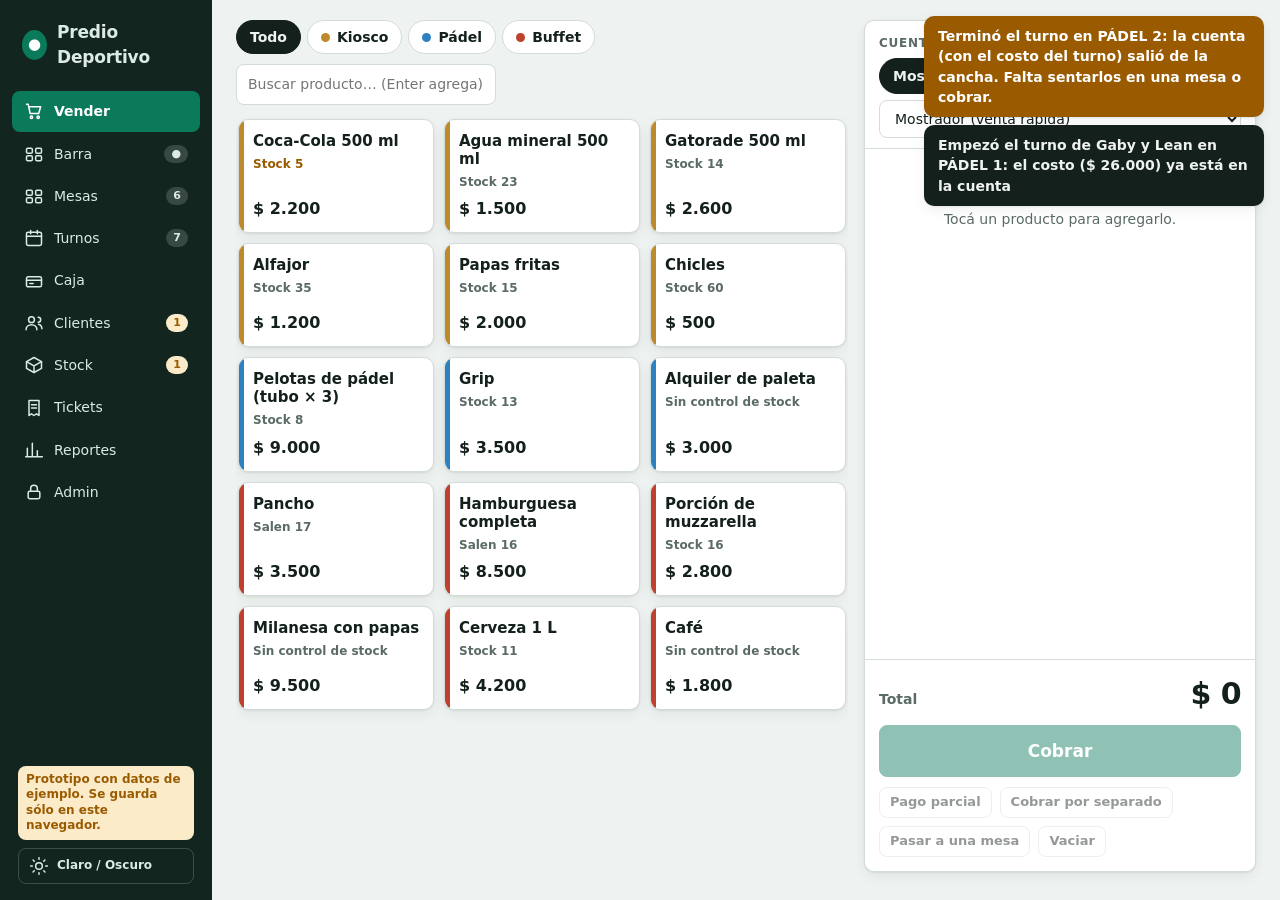
==== commit 30d31a83: "Integra noche/remito # Conflicts: #	README.md #	predio/config.py #	predio/servidor.py" ====
--- a/predio/web/index.html
+++ b/predio/web/index.html
@@ -156,8 +156,36 @@
 .ab{display:grid;grid-template-columns:minmax(0,1fr) auto auto;gap:8px;align-items:center;font-size:13px}
 .ab b{font-variant-numeric:tabular-nums;color:var(--good)}
 .ab button{border:0;background:transparent;color:var(--muted);text-decoration:underline;cursor:pointer;font-size:12px}
-.frow{display:grid;grid-template-columns:minmax(0,1.2fr) minmax(0,1.3fr) 70px 120px auto;gap:8px;align-items:center;padding:8px 0;border-bottom:1px dashed var(--line)}
-.frow code{font-family:var(--mono);font-size:12px;overflow-wrap:anywhere}
+/* Carga de stock por foto de remito */
+.modal.wide.xwide{width:min(1120px,100%)}
+.rm-leyendo{display:flex;gap:14px;align-items:center;padding:18px 4px}
+.rm-spin{flex:none;width:30px;height:30px;border:3px solid var(--line);border-top-color:var(--accent);border-radius:50%;animation:rm-giro .9s linear infinite}
+@keyframes rm-giro{to{transform:rotate(360deg)}}
+.rm-ruta{overflow-wrap:anywhere;word-break:break-all}
+.rm-pasos{margin:8px 0;padding-left:22px;display:flex;flex-direction:column;gap:6px}
+.rm-tabla{display:flex;flex-direction:column}
+.rm-head,.rm-row{display:grid;grid-template-columns:26px minmax(120px,1fr) minmax(160px,1.1fr) 404px 128px;grid-template-areas:"c t p q e";gap:10px;align-items:center}
+.rm-head{font-size:12px;font-weight:700;color:var(--muted);padding:0 8px 6px;border-bottom:1px solid var(--line)}
+.rm-row{padding:9px 8px;border-bottom:1px dashed var(--line);border-radius:8px}
+.rm-row.w{background:var(--warn-soft)}
+.rm-row.r{background:var(--bad-soft)}
+.rm-ck{grid-area:c;width:20px;height:20px;accent-color:var(--accent)}
+.rm-t{grid-area:t;min-width:0}.rm-p{grid-area:p;min-width:0}.rm-q{grid-area:q}.rm-e{grid-area:e}
+.rm-t code{font-family:var(--mono);font-size:12px;overflow-wrap:anywhere}
+.rm-av{display:block;margin-top:3px;font-size:12px;color:var(--warn)}
+.rm-pick{display:flex;justify-content:space-between;align-items:center;gap:6px;text-align:left;cursor:pointer;padding:7px 10px}
+.rm-pick span{overflow:hidden;text-overflow:ellipsis;white-space:nowrap}
+.rm-pick.vacio{border-color:var(--bad);color:var(--bad)}
+.rm-q{display:flex;align-items:center;gap:6px;flex-wrap:wrap}
+.rm-q .in{padding:7px 8px}
+.rm-q input.in{width:64px}.rm-q select.in{width:112px}
+.rm-eq{white-space:nowrap}
+.rm-pop{position:fixed;z-index:70;background:var(--surface);border:1px solid var(--line);border-radius:10px;box-shadow:0 12px 40px rgba(0,0,0,.35);display:flex;flex-direction:column;padding:8px;gap:6px}
+.rm-opts{overflow:auto;display:flex;flex-direction:column}
+.rm-opt{display:flex;justify-content:space-between;gap:10px;border:0;background:transparent;padding:7px 8px;border-radius:6px;text-align:left;cursor:pointer}
+.rm-opt:hover,.rm-opt:focus{background:var(--accent-soft)}.rm-opt.sel{font-weight:700}
+.rm-vacio{padding:8px;color:var(--muted);font-size:13px}
+.rm-sec{font-size:11px;font-weight:700;color:var(--muted);text-transform:uppercase;letter-spacing:.04em;padding:6px 8px 2px}
 .total-row b{font-size:30px;font-weight:800;letter-spacing:-.02em;font-variant-numeric:tabular-nums}
 
 /* Mesas */
@@ -242,6 +270,8 @@
 @media (prefers-reduced-motion:reduce){.toast{animation:none}}
 
 @media (max-width:980px){
+  .rm-head{display:none}
+  .rm-head,.rm-row{grid-template-columns:26px minmax(0,1fr) 128px;grid-template-areas:"c t e" ". p p" ". q q"}
   .pos,main>.pos{grid-template-columns:1fr;flex:none}
   .grid{overflow:visible;flex:none}
   .pos-r{min-height:380px}
@@ -261,7 +291,6 @@
   main{padding:14px 16px 20px}
   #toasts{top:10px;right:16px}
   .grid2{grid-template-columns:1fr}
-  .frow{grid-template-columns:1fr 1fr}
   .prow{grid-template-columns:minmax(0,1fr) 120px auto}
   .search{max-width:none;width:100%}
   h1{font-size:21px}
@@ -2308,60 +2337,249 @@
   });
 }
 
-/* ---------- carga de stock por foto de remito (la lectura es SIMULADA en el prototipo) ---------- */
-const REMITO_EJEMPLO = [
-  { texto: 'COCA COLA 500CC BULTO 6X12', cant: 2 }, { texto: 'SALCHICHA VIENA PAQ X6', cant: 3 },
-  { texto: 'PAN PANCHO X6', cant: 4 }, { texto: 'ALFAJOR TRIPLE CJ X24', cant: 1 }, { texto: 'SERVILLETAS PAPEL X500', cant: 2 },
-];
-function adivinarProducto(texto) {
-  const ruido = ['paq', 'caj', 'cja', 'bulto', 'cj', 'una', 'con', 'los'];
-  const pal = norm(texto).split(/[^a-z0-9]+/).filter(w => w.length > 2 && !/^x?\d/.test(w) && !ruido.includes(w));
-  let best = null, score = 0;
-  DB.productos.filter(p => p.tipo !== 'servicio' && p.tipo !== 'receta').forEach(p => {
-    const nom = norm(p.nombre), sc = pal.filter(w => nom.includes(w.slice(0, 5))).length;
-    if (sc > score) { score = sc; best = p; }
-  });
-  return best;
-}
+/* ---------- carga de stock leyendo la foto de un remito ----------
+   La foto se reduce acá (lado mayor 1600 px) y se manda al programa, que se la pide a la IA (Gemini) y la cruza con los productos del negocio.
+   Nada se carga solo: cada renglón queda con su producto sugerido y la persona tilda lo que está bien. Se pide con fetch (asíncrono) para no congelar la pantalla. */
+const RM_PRES = { unidad: 'unidades', caja: 'cajas', bulto: 'bultos', paquete: 'paquetes', pack: 'packs', otro: 'otro' };
+const RM_UNA = { unidad: 'unidad', caja: 'caja', bulto: 'bulto', paquete: 'paquete', pack: 'pack', otro: 'presentación' };
+let RM_SEQ = 0;
+const rmPedir = (ruta, o = {}) => fetch(ruta, { cache: 'no-store', ...o, headers: { 'X-Predio-Token': PREDIO.token, ...(o.headers || {}) } });
+const rmProductos = () => DB.productos.filter(p => p.activo !== false && p.tipo !== 'servicio' && p.tipo !== 'receta');
+const rmEstado = () => rmPedir('/api/remito/estado').then(r => r.json());
+function rmCancelar() { const R = UI.rm; if (!R) return; R.cancelado = true; if (R.ctrl) R.ctrl.abort(); }
+function rmAbrirCarpeta() { try { http('POST', '/api/abrir-carpeta', { que: 'datos' }); } catch (e) { toast(e.message, 'warn'); } }
+
 function modalFoto() {
-  modal({
-    title: 'Cargar stock con foto del remito',
-    body: `<div class="note warn"><b>Lectura simulada.</b> En este prototipo no se lee la foto de verdad: al tocar "Leer remito" aparece un remito de ejemplo para que veas el recorrido. En la versión real una IA lee el texto de la foto, y vos revisás todo antes de que se cargue algo.</div>
-      <label class="fld">Foto del remito o factura<input class="in" type="file" id="foto-file" accept="image/*" data-in="foto-file"></label><div id="foto-prev"></div>`,
-    actions: [{ label: 'Cancelar' }, { label: 'Leer remito', kind: 'primary', onClick: () => {
-      UI.foto = REMITO_EJEMPLO.map(r => { const p = adivinarProducto(r.texto); return { texto: r.texto, cant: r.cant, prodId: p ? p.id : '', modo: p && p.paqueteUnidades > 1 ? 'paq' : 'uni' }; });
-      revisarFoto(); return false;
-    } }],
-  });
-}
-function revisarFoto() {
-  const opts = id => `<option value="">— no cargar —</option>` + DB.productos.filter(p => p.tipo !== 'servicio' && p.tipo !== 'receta').map(p => `<option value="${p.id}" ${p.id === id ? 'selected' : ''}>${esc(p.nombre)}</option>`).join('');
-  const filas = UI.foto.map((f, i) => `<div class="frow"><code>${esc(f.texto)}</code>
-    <select class="in" id="foto-p-${i}" data-in="foto-row">${opts(f.prodId)}</select>
-    <input class="in" id="foto-c-${i}" data-in="foto-row" inputmode="numeric" value="${f.cant}" aria-label="Cantidad">
-    <select class="in" id="foto-m-${i}" data-in="foto-row"><option value="paq" ${f.modo === 'paq' ? 'selected' : ''}>paquetes</option><option value="uni" ${f.modo === 'uni' ? 'selected' : ''}>unidades</option></select>
-    <span class="pill" id="foto-r-${i}"></span></div>`).join('');
-  modal({
-    title: 'Revisá lo que leyó antes de cargar', wide: true,
-    body: `<p class="muted">A la izquierda, lo que dice el remito. Corregí el producto o la cantidad si algo no coincide. Lo que quede en "no cargar" se ignora.</p>${filas}`,
-    actions: [{ label: 'Cancelar' }, { label: 'Cargar al stock', kind: 'primary', onClick: () => {
-      const lista = UI.foto.map((f, i) => ({ f, id: $('#foto-p-' + i).value, u: unidadesFoto(i) })).filter(x => x.id && x.u > 0);
-      if (!lista.length) { toast('No hay renglones para cargar', 'warn'); return false; }
-      const r = tx(() => lista.forEach(x => moverStock(x.id, x.u, 'ingreso', { motivo: 'Remito (foto): ' + x.f.texto })));
-      if (r.ok) { toast(`Se cargaron ${lista.length} productos al stock`); render(); }
-    } }],
-  });
-  UI.foto.forEach((_, i) => fotoResumen(i));
-}
-function unidadesFoto(i) {
-  const id = $('#foto-p-' + i).value, p = id && prod(id); if (!p) return 0;
-  const c = num($('#foto-c-' + i).value);
-  return $('#foto-m-' + i).value === 'paq' ? c * p.paqueteUnidades : c;
-}
-function fotoResumen(i) {
-  const el = $('#foto-r-' + i), id = $('#foto-p-' + i).value, u = unidadesFoto(i);
-  el.className = 'pill ' + (id ? 'good' : 'warn'); el.textContent = id ? '+' + u + ' u.' : 'sin producto';
-}
+  if (!SERVIDOR) { modal({ title: 'Cargar stock con foto del remito', body: '<p>Esta función sólo anda con el programa instalado en la PC, no con la pantalla abierta como archivo suelto.</p>', actions: [{ label: 'Entendido', kind: 'primary' }] }); return; }
+  const R = UI.rm = { id: ++RM_SEQ, archivo: null, ctrl: null, cancelado: false, lineas: [], huella: '', yaCargado: null };
+  rmEstado().catch(() => ({ clave: !!(PREDIO.remito && PREDIO.remito.clave) })).then(e => {
+    if (UI.rm !== R || R.cancelado) return;
+    if (e.ok === false) { toast(e.error || 'No se pudo hablar con el programa', 'warn'); return; }
+    if (e.clave) rmElegirFoto(); else rmSinClave(e);
+  });
+}
+function rmSinClave(e) {
+  const R = UI.rm, archivo = esc(e.archivo || 'C:\\Predio\\configuracion.json');
+  const pasos = e.config_rota ? `<div class="note warn">${esc(e.error)}</div>` : `<p>Para leer la foto de un remito hace falta una <b>clave gratis de Google</b>. Se saca una sola vez y no cuesta nada:</p>
+    <ol class="rm-pasos"><li>Entrá a <b>aistudio.google.com/apikey</b> con una cuenta de Gmail.</li>
+    <li>Tocá <b>Crear clave de API</b> y copiala.</li>
+    <li>Abrí con el Bloc de notas el archivo <b class="rm-ruta">${archivo}</b>, buscá la línea <b>"gemini_clave"</b> y pegá la clave entre las comillas, sin espacios.</li>
+    <li>Guardá el archivo y tocá <b>Ya la pegué</b>.</li></ol>`;
+  modal({ title: 'Falta la clave de Google', onClose: rmCancelar,
+    body: `${pasos}<p class="muted" style="font-size:12px">La foto del remito se manda a Google para que la lea; no se manda nada más. El plan gratis tiene un límite de lecturas por minuto y por día.</p>`,
+    actions: [{ label: 'Cerrar', onClick: rmCancelar }, { label: 'Abrir la carpeta', onClick: () => { rmAbrirCarpeta(); return false; } },
+      { label: 'Ya la pegué', kind: 'primary', onClick: () => {
+        rmEstado().then(e2 => {
+          if (UI.rm !== R || R.cancelado) return;
+          if (e2.clave) { toast('Listo, la clave está cargada'); rmElegirFoto(); }
+          else toast(e2.config_rota ? e2.error : 'Todavía no está la clave en el archivo. Revisá que esté guardado.', 'warn');
+        }).catch(() => toast('No se pudo hablar con el programa', 'warn'));
+        return false;
+      } }] });
+}
+function rmElegirFoto() {
+  const R = UI.rm; R.archivo = null;
+  modal({ title: 'Cargar stock con foto del remito', onClose: rmCancelar,
+    body: `<p class="muted">Sacale una foto al remito o a la factura del proveedor, que se lea bien. El programa la lee y vos revisás todo antes de que se cargue algo al stock.</p>
+      <label class="fld">Foto del remito o factura<input class="in" type="file" id="foto-file" accept="image/*" data-in="foto-file"></label><div id="foto-prev"></div>
+      <p class="muted" style="font-size:12px">La foto se manda a Google para que la lea (plan gratis); no se manda nada más.</p>`,
+    actions: [{ label: 'Cancelar', onClick: rmCancelar }, { label: 'Leer remito', kind: 'primary', disabled: true, onClick: () => { rmLeer(); return false; } }] });
+}
+/* Reduce la foto: lado mayor 1600 px, JPEG 0,85 (un remito se lee igual y viaja en unos cientos de KB) */
+async function rmReducir(file) {
+  let im;
+  try { im = await createImageBitmap(file, { imageOrientation: 'from-image' }); }
+  catch (e) { im = await new Promise((ok, mal) => { const x = new Image(); x.onload = () => ok(x); x.onerror = () => mal(new Error('imagen')); x.src = URL.createObjectURL(file); }); }
+  const w0 = im.width || im.naturalWidth, h0 = im.height || im.naturalHeight;
+  if (!w0 || !h0) throw new Error('imagen vacía');
+  const k = Math.min(1, 1600 / Math.max(w0, h0)), cv = document.createElement('canvas');
+  cv.width = Math.max(1, Math.round(w0 * k)); cv.height = Math.max(1, Math.round(h0 * k));
+  const c = cv.getContext('2d'); c.fillStyle = '#fff'; c.fillRect(0, 0, cv.width, cv.height); c.imageSmoothingQuality = 'high'; c.drawImage(im, 0, 0, cv.width, cv.height);
+  if (im.close) im.close();
+  return new Promise((ok, mal) => cv.toBlob(b => b ? ok(b) : mal(new Error('no se pudo reducir')), 'image/jpeg', 0.85));
+}
+async function rmLeer() {
+  const R = UI.rm; if (!R || !R.archivo) { toast('Elegí primero la foto', 'warn'); return; }
+  R.cancelado = false; R.ctrl = new AbortController();
+  modal({ title: 'Leyendo el remito…', onClose: rmCancelar,
+    body: `<div class="rm-leyendo" id="rm-leyendo" role="status"><span class="rm-spin"></span><p class="muted">Puede tardar unos segundos. Mientras tanto la pantalla sigue andando.</p></div>`,
+    actions: [{ label: 'Cancelar', onClick: rmCancelar }] });
+  let blob, r, d;
+  try { blob = await rmReducir(R.archivo); }
+  catch (e) { if (!R.cancelado) rmError({ error: 'No se pudo abrir esa foto. Probá con una foto en formato JPG o PNG.', codigo: 'foto' }); return; }
+  if (R.cancelado || UI.rm !== R) return;
+  try {
+    r = await rmPedir('/api/remito/leer', { method: 'POST', body: blob, headers: { 'Content-Type': 'application/octet-stream' }, signal: R.ctrl.signal });
+    d = await r.json().catch(() => null);
+  } catch (e) { if (!R.cancelado) rmError({ error: 'No se pudo hablar con el programa. ¿Se cerró? Probá de nuevo.', codigo: 'programa' }); return; }
+  if (R.cancelado || UI.rm !== R) return;
+  if (!d || d.ok === false) { rmError(d || { error: 'El programa respondió con un error (' + r.status + ').', codigo: 'raro' }); return; }
+  rmArmar(d);
+}
+function rmError(d) {
+  const R = UI.rm, c = d.codigo || '';
+  if (c === 'sin_clave') { rmEstado().then(e => rmSinClave(e)).catch(() => rmSinClave({})); return; }
+  const carpeta = ['clave_invalida', 'config_rota', 'modelo', 'proveedor'].includes(c);
+  const otraVez = !carpeta && !['cupo_dia', 'foto', 'formato', 'imagen_grande'].includes(c);
+  modal({ title: 'No se pudo leer el remito', onClose: rmCancelar,
+    body: `<div class="note warn" id="rm-error">${esc(d.error || 'No se pudo leer el remito.')}</div><p class="muted">Mientras tanto podés cargar el stock a mano con el botón "Ingreso" de cada producto, o con la planilla.</p>`,
+    actions: [{ label: 'Cerrar', onClick: rmCancelar }, ...(carpeta ? [{ label: 'Abrir la carpeta', onClick: () => { rmAbrirCarpeta(); return false; } }] : []),
+      ...(otraVez ? [{ label: 'Probar de nuevo', kind: 'primary', onClick: () => { rmLeer(); return false; } }] : [{ label: 'Elegir otra foto', kind: 'primary', onClick: () => { rmElegirFoto(); return false; } }])] });
+}
+function rmArmar(d) {
+  const R = UI.rm, hoy = dayKey(Date.now()), ref = 'remito:' + String(d.huella || '').slice(0, 16);
+  R.huella = String(d.huella || '');
+  R.yaCargado = R.huella ? (DB.movimientos.find(m => m.ref === ref && dayKey(m.ts) === hoy) || null) : null;
+  R.lineas = (d.lineas || []).map(l => ({
+    texto: l.texto, cant: l.cantidad, pres: l.presentacion, por: l.unidades_por_presentacion || null, porFuente: l.por_fuente || null,
+    prodId: l.sugerido_id && prod(l.sugerido_id) ? l.sugerido_id : '', estado: l.estado, cands: (l.candidatos || []).filter(c => prod(c.id)),
+    avisos: (l.avisos || []).slice(), cargar: l.estado === 'seguro' && !!(l.sugerido_id && prod(l.sugerido_id)), confirmado: false,
+  }));
+  if (!R.lineas.length) {
+    modal({ title: 'No se encontraron renglones', onClose: rmCancelar,
+      body: '<div class="note warn">No pude leer ningún renglón de mercadería en esa foto. Probá con otra foto: de frente, con buena luz y sin sombras.</div>',
+      actions: [{ label: 'Cerrar', onClick: rmCancelar }, { label: 'Elegir otra foto', kind: 'primary', onClick: () => { rmElegirFoto(); return false; } }] });
+    return;
+  }
+  rmPintarTabla();
+}
+const rmUnidades = l => { const c = parseFloat(String(l.cant).replace(',', '.')) || 0, k = l.pres === 'unidad' ? 1 : (parseFloat(l.por) || 0); return Math.max(0, Math.round(c * k)); };
+function rmFilaHtml(l, i) {
+  const pres = Object.entries(RM_PRES).map(([k, t]) => `<option value="${k}">${t}</option>`).join('');
+  return `<div class="rm-row" id="rm-r-${i}">
+    <input type="checkbox" class="rm-ck" id="rm-ck-${i}" data-in="rm-ck" aria-label="Cargar este renglón">
+    <div class="rm-t"><code>${esc(l.texto)}</code><small class="rm-av" id="rm-av-${i}" hidden></small></div>
+    <div class="rm-p"><button type="button" class="in rm-pick" id="rm-p-${i}" data-act="rm-pick" data-i="${i}" aria-label="Producto del renglón ${i + 1}"><span></span><i aria-hidden="true">▾</i></button></div>
+    <div class="rm-q"><input class="in" id="rm-c-${i}" data-in="rm-q" inputmode="decimal" value="${esc(l.cant)}" aria-label="Cantidad">
+      <select class="in" id="rm-m-${i}" data-in="rm-q" aria-label="Cómo viene">${pres}</select>
+      <span id="rm-x-${i}">×</span><input class="in" id="rm-n-${i}" data-in="rm-q" inputmode="numeric" aria-label="Unidades por presentación">
+      <span class="rm-eq">= <b id="rm-u-${i}">0</b> unidades</span></div>
+    <div class="rm-e"><span class="pill" id="rm-s-${i}"></span></div></div>`;
+}
+function rmPintarTabla() {
+  const R = UI.rm; rmCerrarPop();
+  modal({ title: 'Revisá lo que leyó antes de cargar', wide: true, onClose: () => { rmCancelar(); toast('Se cerró la revisión del remito: no se cargó nada', 'warn'); },
+    body: `${R.yaCargado ? `<div class="note warn" id="rm-dup"><b>Ojo:</b> este mismo remito ya se cargó hoy a las ${hhmm(R.yaCargado.ts)}. Si lo cargás de nuevo, el stock se suma dos veces.</div>` : ''}
+      <p class="muted">A la izquierda, lo que dice el remito. <b>Verde</b>: el producto parece seguro. <b>Amarillo</b>: revisalo y tildá el renglón si está bien. <b>Rojo</b>: elegí el producto. Sólo se carga lo que queda tildado.</p>
+      <div class="rm-tabla" id="rm-tabla"><div class="rm-head"><span></span><span>Dice el remito</span><span>Producto</span><span>Cantidad</span><span>Estado</span></div>${R.lineas.map(rmFilaHtml).join('')}</div>
+      <div class="note" id="rm-resumen" aria-live="polite"></div>`,
+    actions: [{ label: 'Cancelar', onClick: rmCancelar }, { label: 'Cargar al stock', kind: 'primary', onClick: () => rmCargar(false) }] });
+  $('#modal-root .modal').classList.add('xwide');
+  R.lineas.forEach((_, i) => rmPintarFila(i));
+  rmResumen();
+}
+function rmAvisos(l, p) {
+  if (l.avisos.length) return l.avisos;
+  const a = [];
+  if (!(parseFloat(String(l.cant).replace(',', '.')) > 0)) a.push('Falta la cantidad.');
+  if (l.pres !== 'unidad') {
+    if (!(l.por > 0)) a.push('Completá cuántas unidades trae cada ' + RM_UNA[l.pres] + '.');
+    else if (p && p.paqueteUnidades > 1 && p.paqueteUnidades !== l.por) a.push(`Ojo: el producto tiene cargado ${p.paqueteUnidades} por ${(p.paqueteNombre || 'paquete')}.`);
+  }
+  return a;
+}
+function rmPintarFila(i) {
+  const R = UI.rm, l = R.lineas[i], p = l.prodId ? prod(l.prodId) : null, u = rmUnidades(l), set = (id, f) => { const e = $('#' + id); if (e) f(e); };
+  set('rm-p-' + i, b => { b.querySelector('span').textContent = p ? p.nombre : 'Elegí el producto'; b.classList.toggle('vacio', !p); });
+  set('rm-ck-' + i, c => { c.checked = !!(l.cargar && p); c.disabled = !p; });
+  set('rm-m-' + i, s => { s.value = l.pres; });
+  set('rm-n-' + i, n => { if (document.activeElement !== n) n.value = l.por || ''; n.hidden = l.pres === 'unidad'; });
+  set('rm-x-' + i, x => { x.hidden = l.pres === 'unidad'; });
+  set('rm-u-' + i, b => { b.textContent = u; });
+  set('rm-s-' + i, s => {
+    const [k, t] = !p ? ['bad', 'elegí el producto'] : l.confirmado ? ['good', l.estado === 'ninguno' ? 'elegido' : 'revisado'] : l.estado === 'seguro' ? ['good', 'seguro'] : ['warn', 'revisar'];
+    s.className = 'pill ' + k; s.textContent = t;
+    const fila = $('#rm-r-' + i); if (fila) fila.className = 'rm-row' + (k === 'warn' ? ' w' : k === 'bad' ? ' r' : '');
+  });
+  set('rm-av-' + i, a => { const t = rmAvisos(l, p); a.textContent = t.join(' '); a.hidden = !t.length; });
+}
+function rmResumen() {
+  const R = UI.rm; let n = 0, u = 0, sin = 0;
+  R.lineas.forEach(l => { const un = rmUnidades(l); if (l.cargar && l.prodId && un > 0) { n++; u += un; } else sin++; });
+  const el = $('#rm-resumen');
+  if (el) el.innerHTML = n ? `Se van a cargar <b>${n}</b> ${n === 1 ? 'renglón' : 'renglones'} (<b>${u}</b> unidades).${sin ? ` <b>${sin}</b> quedan sin cargar: tildalos cuando los revises o elegí su producto.` : ''}` : 'Todavía no hay ningún renglón tildado para cargar.';
+  const b = $('#mact-1'); if (b) b.disabled = !n;
+}
+function rmCambio(el) {
+  const [, campo, n] = el.id.split('-'), i = +n, l = UI.rm.lineas[i];
+  if (campo === 'c') l.cant = parseFloat(String(el.value).replace(',', '.')) || 0;
+  else if (campo === 'm') {
+    l.pres = el.value;
+    const p = l.prodId && prod(l.prodId);
+    if (l.pres !== 'unidad' && !(l.por > 0) && p && p.paqueteUnidades > 1) { l.por = p.paqueteUnidades; l.porFuente = 'producto'; }
+  } else if (campo === 'n') { l.por = num(el.value) || null; l.porFuente = 'mano'; }
+  l.avisos = [];
+  rmPintarFila(i); rmResumen();
+}
+function rmElegir(i, id) {
+  const l = UI.rm.lineas[i], p = prod(id); if (!p) return;
+  l.prodId = id; l.confirmado = true; l.cargar = true; l.avisos = [];
+  if (l.pres !== 'unidad' && l.porFuente !== 'remito' && l.porFuente !== 'mano' && p.paqueteUnidades > 1) { l.por = p.paqueteUnidades; l.porFuente = 'producto'; }
+  rmCerrarPop(); rmPintarFila(i); rmResumen();
+}
+function rmCargar(forzar) {
+  const R = UI.rm;
+  const lista = R.lineas.map(l => ({ l, u: rmUnidades(l) })).filter(x => x.l.cargar && x.l.prodId && prod(x.l.prodId) && x.u > 0);
+  if (!lista.length) { toast('No hay renglones tildados para cargar', 'warn'); return false; }
+  if (R.yaCargado && !forzar) {
+    modal({ title: 'Este remito ya se cargó hoy', onClose: rmCancelar,
+      body: `<p>Esta misma foto ya se cargó hoy a las <b>${hhmm(R.yaCargado.ts)}</b>. Si la cargás otra vez, el stock se suma dos veces.</p>`,
+      actions: [{ label: 'Volver a revisar', onClick: () => { rmPintarTabla(); return false; } }, { label: 'Cargar igual', kind: 'danger', onClick: () => rmCargar(true) }] });
+    return false;
+  }
+  const ref = 'remito:' + R.huella.slice(0, 16), total = sum(lista, x => x.u);
+  const r = tx(() => lista.forEach(x => moverStock(x.l.prodId, x.u, 'ingreso', { ref, motivo: 'Remito (foto) · ' + x.l.texto.slice(0, 80) })));
+  if (!r.ok) return false;
+  toast(`Se cargaron ${lista.length} ${lista.length === 1 ? 'renglón' : 'renglones'} al stock (${total} unidades)`);
+  UI.rm = null; render();
+}
+/* Menú para elegir el producto de un renglón: parecidos primero y búsqueda por nombre */
+function rmCerrarPop() { const p = $('#rm-pop'); if (p) p.remove(); }
+function rmAbrirPop(i) {
+  const igual = $('#rm-pop') && +$('#rm-pop').dataset.i === i; rmCerrarPop(); if (igual) return;
+  const b = $('#rm-p-' + i); if (!b) return;
+  const r = b.getBoundingClientRect(), ancho = Math.min(Math.max(r.width, 340), innerWidth - 16), abajo = innerHeight - r.bottom - 12, arriba = r.top - 12;
+  const pop = document.createElement('div'); pop.id = 'rm-pop'; pop.className = 'rm-pop'; pop.dataset.i = i;
+  pop.style.cssText = `left:${Math.max(8, Math.min(r.left, innerWidth - ancho - 8))}px;width:${ancho}px;` + (abajo >= 220 || abajo >= arriba ? `top:${r.bottom + 4}px;max-height:${Math.min(340, abajo)}px` : `bottom:${innerHeight - r.top + 4}px;max-height:${Math.min(340, arriba)}px`);
+  pop.innerHTML = '<input class="in" id="rm-pq" data-in="rm-pq" placeholder="Escribí para buscar el producto…" autocomplete="off" aria-label="Buscar producto"><div class="rm-opts" id="rm-opts"></div>';
+  $('#modal-root').appendChild(pop);
+  rmFiltrarPop(); $('#rm-pq').focus();
+}
+function rmFiltrarPop() {
+  const pop = $('#rm-pop'); if (!pop) return;
+  const i = +pop.dataset.i, l = UI.rm.lineas[i], q = norm($('#rm-pq').value).trim(), todos = rmProductos();
+  const op = (p, par) => `<button type="button" class="rm-opt ${p.id === l.prodId ? 'sel' : ''}" data-act="rm-elegir" data-i="${i}" data-id="${p.id}"><span>${esc(p.nombre)}</span><small class="muted">${par ? 'parecido · ' : ''}stock ${p.stock}</small></button>`;
+  const orden = (a, b) => a.nombre.localeCompare(b.nombre, 'es');
+  let html = '';
+  if (!q) {
+    const par = l.cands.map(c => prod(c.id)).filter(Boolean);
+    if (par.length) html += '<div class="rm-sec">Los más parecidos</div>' + par.map(p => op(p, true)).join('');
+    html += '<div class="rm-sec">Todos los productos</div>' + todos.slice().sort(orden).slice(0, 80).map(p => op(p)).join('');
+    if (todos.length > 80) html += '<div class="rm-vacio">Escribí arriba para buscar entre los demás</div>';
+  } else {
+    const ws = q.split(/\s+/), hit = todos.filter(p => { const n = norm(p.nombre); return ws.every(w => n.includes(w)); }).sort((a, b) => (norm(a.nombre).startsWith(ws[0]) ? 0 : 1) - (norm(b.nombre).startsWith(ws[0]) ? 0 : 1) || orden(a, b));
+    html = hit.slice(0, 60).map(p => op(p)).join('') || '<div class="rm-vacio">No hay productos con ese nombre</div>';
+  }
+  $('#rm-opts').innerHTML = html;
+}
+/* Teclado en la tabla de remito: Enter no carga por accidente, Esc cierra primero el menú de productos */
+document.addEventListener('keydown', e => {
+  const pop = $('#rm-pop');
+  if (e.key === 'Escape' && pop) { e.stopImmediatePropagation(); const b = $('#rm-p-' + pop.dataset.i); rmCerrarPop(); if (b) b.focus(); return; }
+  if (!e.target.closest || !e.target.closest('#rm-tabla, #rm-pop')) return;
+  if (e.key === 'Enter' && e.target.matches('input')) {
+    e.preventDefault(); e.stopImmediatePropagation();
+    if (e.target.id === 'rm-pq') { const o = $('#rm-opts .rm-opt'); if (o) o.click(); } else e.target.blur();
+  } else if (e.key === 'ArrowDown' && pop) {
+    e.preventDefault(); const o = [...pop.querySelectorAll('.rm-opt')], k = o.indexOf(document.activeElement); (o[k + 1] || o[0] || e.target).focus();
+  } else if (e.key === 'ArrowUp' && pop) {
+    e.preventDefault(); const o = [...pop.querySelectorAll('.rm-opt')], k = o.indexOf(document.activeElement); (k > 0 ? o[k - 1] : $('#rm-pq')).focus();
+  }
+});
+document.addEventListener('click', e => {      // un clic afuera cierra sólo el menú de productos (no toda la ventana)
+  if (!$('#rm-pop') || e.target.closest('#rm-pop, .rm-pick')) return;
+  rmCerrarPop(); e.stopPropagation(); e.preventDefault();
+}, true);
 
 /* --- CAJA (efectivo del día) --- */
 const MOV_TIPOS = { gasto: ['Gasto', 'warn'], proveedor: ['Proveedor', 'warn'], retiro: ['Retiro a caja mayor', ''], ingreso: ['Ingreso', 'good'], perdida: ['Pérdida', 'bad'] };
@@ -3491,6 +3709,8 @@
       onConfirm: map => { const r = tx(() => devolverPago(key, p.id, map[0])); if (r.ok) { toast('Pago devuelto'); render(); } } });
   },
   foto: () => modalFoto(),
+  'rm-pick': d => rmAbrirPop(+d.i),
+  'rm-elegir': d => rmElegir(+d.i, d.id),
   'caja-abrir': () => modalAbrirCaja(),
   'caja-cerrar': () => modalCerrarCaja(),
   'mv-new': d => modalMovimiento(d.t),
@@ -3722,8 +3942,21 @@
   'mesa-w': el => { const m = mesaSel(); if (!m) return; m.w = +el.value; if (m.x + m.w > 100) m.x = 100 - m.w; persistSoon(); const n = $(`.mesa[data-id="${m.id}"]`); n.style.width = m.w + '%'; n.style.left = m.x + '%'; },
   'mesa-h': el => { const m = mesaSel(); if (!m) return; m.h = +el.value; if (m.y + m.h > 100) m.y = 100 - m.h; persistSoon(); const n = $(`.mesa[data-id="${m.id}"]`); n.style.height = m.h + '%'; n.style.top = m.y + '%'; },
   'mesa-rapido': el => { const m = mesaSel(); if (m) { m.rapido = el.checked; persist(); renderSide(); views.mesas(); } },
-  'foto-file': el => { const f = el.files && el.files[0]; if (f) $('#foto-prev').innerHTML = `<img src="${URL.createObjectURL(f)}" alt="Foto del remito" style="max-width:100%;max-height:220px;border-radius:8px;border:1px solid var(--line)">`; },
-  'foto-row': el => { const i = el.id.split('-')[2]; fotoResumen(+i); },
+  'foto-file': el => {
+    const f = el.files && el.files[0], R = UI.rm, b = $('#mact-1'); if (!R) return;
+    R.archivo = null; $('#foto-prev').innerHTML = ''; if (b) b.disabled = true;
+    if (!f) return;
+    if (!/^image\//.test(f.type) && !/\.(jpe?g|png|webp|heic|heif)$/i.test(f.name)) { toast('Ese archivo no es una foto', 'warn'); el.value = ''; return; }
+    R.archivo = f; if (b) b.disabled = false;
+    $('#foto-prev').innerHTML = `<img src="${URL.createObjectURL(f)}" alt="Foto del remito" style="max-width:100%;max-height:220px;border-radius:8px;border:1px solid var(--line)">`;
+  },
+  'rm-ck': el => {
+    const i = +el.id.split('-')[2], l = UI.rm.lineas[i]; if (!l.prodId) { el.checked = false; return; }
+    l.cargar = el.checked; if (l.estado !== 'seguro') l.confirmado = el.checked;
+    rmPintarFila(i); rmResumen();
+  },
+  'rm-q': el => rmCambio(el),
+  'rm-pq': () => rmFiltrarPop(),
   q: el => { UI.q = el.value; renderGrid(); },
   dest: el => { UI.com = el.value; renderCart(); },
   pg: el => { UI.pago.rows[+el.dataset.i].monto = num(el.value); updateCobro(); },
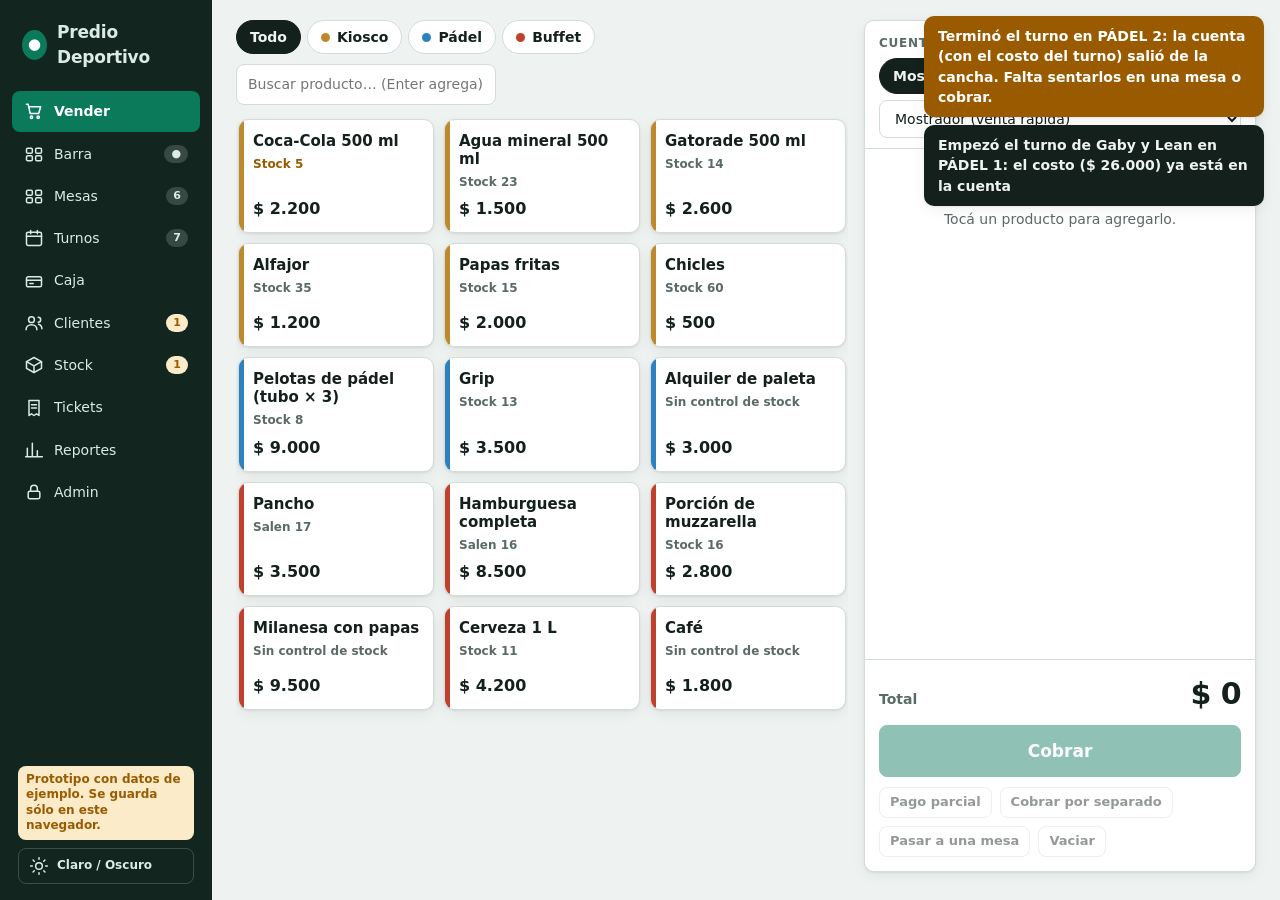
==== commit 2dc9c098: "Raya roja de la hora actual en los turnos del programa, turnos web del celular con una cancha por ve" ====
--- a/predio/web/index.html
+++ b/predio/web/index.html
@@ -305,6 +305,9 @@
 .tcol span{position:absolute;right:6px;font-size:11px;color:var(--muted);font-variant-numeric:tabular-nums;transform:translateY(-1px)}
 .ccol{position:relative;border-left:1px solid var(--line);background-image:linear-gradient(var(--line) 1px,transparent 1px);background-size:100% var(--hp)}
 .slot{position:absolute;left:3px;right:3px;border-radius:8px;padding:3px 8px;text-align:left;overflow:hidden;display:flex;flex-direction:column;justify-content:center;gap:1px;font-size:12px;cursor:pointer;border:1px dashed var(--line);background:color-mix(in srgb,var(--surface) 70%,transparent);line-height:1.25}
+.ahora{position:absolute;left:0;right:0;height:0;border-top:2px solid #e5484d;z-index:2;pointer-events:none}
+.ahora::before{content:"";position:absolute;left:-1px;top:-6px;width:10px;height:10px;border-radius:50%;background:#e5484d}
+.tcol span.ahora-t{background:#e5484d;color:#fff;border-radius:6px;padding:0 4px;transform:translateY(-50%);z-index:2;font-weight:700}
 .slot b{white-space:nowrap;overflow:hidden;text-overflow:ellipsis}
 .slot span{color:var(--muted);white-space:nowrap;overflow:hidden;text-overflow:ellipsis}
 .slot.free:hover{border-color:var(--accent);background:var(--accent-soft)}
@@ -2086,16 +2089,25 @@
   const horas = []; for (let m = ap; m < ci; m += 60) horas.push(m);
   const dia = turnosDelDia(f);
   const heads = cs.map(c => `<div class="chead"><b>${esc(c.nombre)}</b><small>${c.dur} min · ${money(c.precio)} · fijo ${money(c.precioFijo)}</small>${c.clave === 'f7' ? '<small>ocupa también las dos de Fútbol 5</small>' : CLAVES_F5.includes(c.clave) ? '<small>si se usa, no hay Fútbol 7</small>' : ''}</div>`).join('');
-  const cols = cs.map(c => `<div class="ccol" style="height:${H}px">${slotsDe(c).map(s => slotHTML(c, s, f, ap, hoy, ahora)).join('')}</div>`).join('');
+  const enHora = f === hoy && ahora >= ap && ahora < ci;       // raya roja con la hora actual (como en la web de turnos)
+  const cols = cs.map(c => `<div class="ccol" style="height:${H}px">${slotsDe(c).map(s => slotHTML(c, s, f, ap, hoy, ahora)).join('')}${enHora ? `<i class="ahora" style="top:${(ahora - ap) / 60 * HP}px"></i>` : ''}</div>`).join('');
   $('#main').innerHTML = `<header class="ph"><div><h1>Turnos</h1><p class="muted">${esc(fechaLarga(f))} · ${dia.length} turnos (${dia.filter(t => t.esFijo).length} fijos) ${sincroTexto()}</p></div>
     <div class="row"><button class="icon" data-act="tur-dia" data-d="-1" aria-label="Día anterior">‹</button><input class="in" style="width:auto" type="date" data-in="turf" value="${f}" aria-label="Fecha">
       <button class="icon" data-act="tur-dia" data-d="1" aria-label="Día siguiente">›</button><button class="btn sm ghost" data-act="tur-hoy">Hoy</button>${SERVIDOR ? '<button class="btn sm" data-act="tur-sync" title="Trae los turnos cargados desde el celular y sube los de acá">Sincronizar</button>' : ''}</div></header>${sincroProblemas()}
     <div class="cal-wrap" id="cal-wrap"><div class="cal" style="grid-template-columns:54px repeat(${cs.length},minmax(150px,1fr));--hp:${HP}px">
       <div class="chead corner"></div>${heads}
-      <div class="tcol" style="height:${H}px">${horas.map((m, i) => `<span style="top:${i * HP}px">${hm(m)}</span>`).join('')}</div>${cols}</div></div>
+      <div class="tcol" style="height:${H}px">${horas.map((m, i) => `<span style="top:${i * HP}px">${hm(m)}</span>`).join('')}${enHora ? `<span class="ahora-t" style="top:${(ahora - ap) / 60 * HP}px">${hm(ahora)}</span>` : ''}</div>${cols}</div></div>
     <div class="legend"><span><span class="pill">libre</span> tocá para reservar</span><span><span class="pill good">fútbol</span></span><span><span class="pill" style="background:var(--info-soft);color:var(--info)">pádel</span></span><span>Borde grueso a la izquierda: turno FIJO.</span><span>Franja rayada: ocupada porque Fútbol 7 usa las dos canchas de Fútbol 5 (y al revés).</span></div>`;
   if (f === hoy) $('#cal-wrap').scrollTop = Math.max(0, ((ahora - ap) / 60 - 1) * HP);
 };
+/* La raya roja de «ahora» se corre sola cada medio minuto (sin volver a dibujar el calendario). */
+setInterval(() => {
+  if (UI.view !== 'turnos' || !DB.canchas.length) return;
+  const cs = DB.canchas, ap = Math.min(...cs.map(c => c.ap)), ci = Math.max(...cs.map(c => c.ci)), n = new Date(), m = n.getHours() * 60 + n.getMinutes();
+  if (UI.turFecha !== dayKey(Date.now()) || m < ap || m >= ci) return;
+  document.querySelectorAll('.ahora').forEach(e => { e.style.top = (m - ap) / 60 * HP + 'px'; });
+  const t = document.querySelector('.ahora-t'); if (t) { t.style.top = (m - ap) / 60 * HP + 'px'; t.textContent = hm(m); }
+}, 30000);
 /* Turnos cargados desde el celular: la nube los trae al programa (ver nube_turnos.py) y la pantalla los suma sin recargarse. */
 let NUBE_EST = null;
 function estadoNube() { try { NUBE_EST = http('GET', '/api/nube'); } catch (e) { /* sin estado */ } return NUBE_EST; }
@@ -2349,6 +2361,21 @@
 function rmCancelar() { const R = UI.rm; if (!R) return; R.cancelado = true; if (R.ctrl) R.ctrl.abort(); }
 function rmAbrirCarpeta() { try { http('POST', '/api/abrir-carpeta', { que: 'datos' }); } catch (e) { toast(e.message, 'warn'); } }
 
+/* La foto del remito puede venir del selector de archivos o pegada desde el portapapeles (Ctrl+V). */
+function rmElegirFoto(f, el) {
+  const R = UI.rm, b = $('#mact-1'); if (!R) return;
+  R.archivo = null; $('#foto-prev').innerHTML = ''; if (b) b.disabled = true;
+  if (!f) return;
+  if (!/^image\//.test(f.type) && !/\.(jpe?g|png|webp|heic|heif)$/i.test(f.name || '')) { toast('Ese archivo no es una foto', 'warn'); if (el) el.value = ''; return; }
+  R.archivo = f; if (b) b.disabled = false;
+  $('#foto-prev').innerHTML = `<img src="${URL.createObjectURL(f)}" alt="Foto del remito" style="max-width:100%;max-height:220px;border-radius:8px;border:1px solid var(--line)">`;
+}
+document.addEventListener('paste', e => {
+  if (!UI.rm || !document.getElementById('foto-file') || !e.clipboardData) return;
+  const it = [...e.clipboardData.items].find(i => i.kind === 'file' && /^image\//.test(i.type)); if (!it) return;
+  e.preventDefault();
+  const f = it.getAsFile(); if (f) { const inp = $('#foto-file'); if (inp) inp.value = ''; rmElegirFoto(f, null); toast('Imagen pegada'); }
+});
 function modalFoto() {
   if (!SERVIDOR) { modal({ title: 'Cargar stock con foto del remito', body: '<p>Esta función sólo anda con el programa instalado en la PC, no con la pantalla abierta como archivo suelto.</p>', actions: [{ label: 'Entendido', kind: 'primary' }] }); return; }
   const R = UI.rm = { id: ++RM_SEQ, archivo: null, ctrl: null, cancelado: false, lineas: [], huella: '', yaCargado: null };
@@ -2381,7 +2408,7 @@
   const R = UI.rm; R.archivo = null;
   modal({ title: 'Cargar stock con foto del remito', onClose: rmCancelar,
     body: `<p class="muted">Sacale una foto al remito o a la factura del proveedor, que se lea bien. El programa la lee y vos revisás todo antes de que se cargue algo al stock.</p>
-      <label class="fld">Foto del remito o factura<input class="in" type="file" id="foto-file" accept="image/*" data-in="foto-file"></label><div id="foto-prev"></div>
+      <label class="fld">Foto del remito o factura<input class="in" type="file" id="foto-file" accept="image/*" data-in="foto-file"></label><p class="muted" style="margin:4px 0">También podés <b>pegar la imagen</b> copiada (Ctrl+V), por ejemplo una captura de pantalla o una foto copiada de WhatsApp Web.</p><div id="foto-prev"></div>
       <p class="muted" style="font-size:12px">La foto se manda a Google para que la lea (plan gratis); no se manda nada más.</p>`,
     actions: [{ label: 'Cancelar', onClick: rmCancelar }, { label: 'Leer remito', kind: 'primary', disabled: true, onClick: () => { rmLeer(); return false; } }] });
 }
@@ -3942,14 +3969,7 @@
   'mesa-w': el => { const m = mesaSel(); if (!m) return; m.w = +el.value; if (m.x + m.w > 100) m.x = 100 - m.w; persistSoon(); const n = $(`.mesa[data-id="${m.id}"]`); n.style.width = m.w + '%'; n.style.left = m.x + '%'; },
   'mesa-h': el => { const m = mesaSel(); if (!m) return; m.h = +el.value; if (m.y + m.h > 100) m.y = 100 - m.h; persistSoon(); const n = $(`.mesa[data-id="${m.id}"]`); n.style.height = m.h + '%'; n.style.top = m.y + '%'; },
   'mesa-rapido': el => { const m = mesaSel(); if (m) { m.rapido = el.checked; persist(); renderSide(); views.mesas(); } },
-  'foto-file': el => {
-    const f = el.files && el.files[0], R = UI.rm, b = $('#mact-1'); if (!R) return;
-    R.archivo = null; $('#foto-prev').innerHTML = ''; if (b) b.disabled = true;
-    if (!f) return;
-    if (!/^image\//.test(f.type) && !/\.(jpe?g|png|webp|heic|heif)$/i.test(f.name)) { toast('Ese archivo no es una foto', 'warn'); el.value = ''; return; }
-    R.archivo = f; if (b) b.disabled = false;
-    $('#foto-prev').innerHTML = `<img src="${URL.createObjectURL(f)}" alt="Foto del remito" style="max-width:100%;max-height:220px;border-radius:8px;border:1px solid var(--line)">`;
-  },
+  'foto-file': el => rmElegirFoto(el.files && el.files[0], el),
   'rm-ck': el => {
     const i = +el.id.split('-')[2], l = UI.rm.lineas[i]; if (!l.prodId) { el.checked = false; return; }
     l.cargar = el.checked; if (l.estado !== 'seguro') l.confirmado = el.checked;
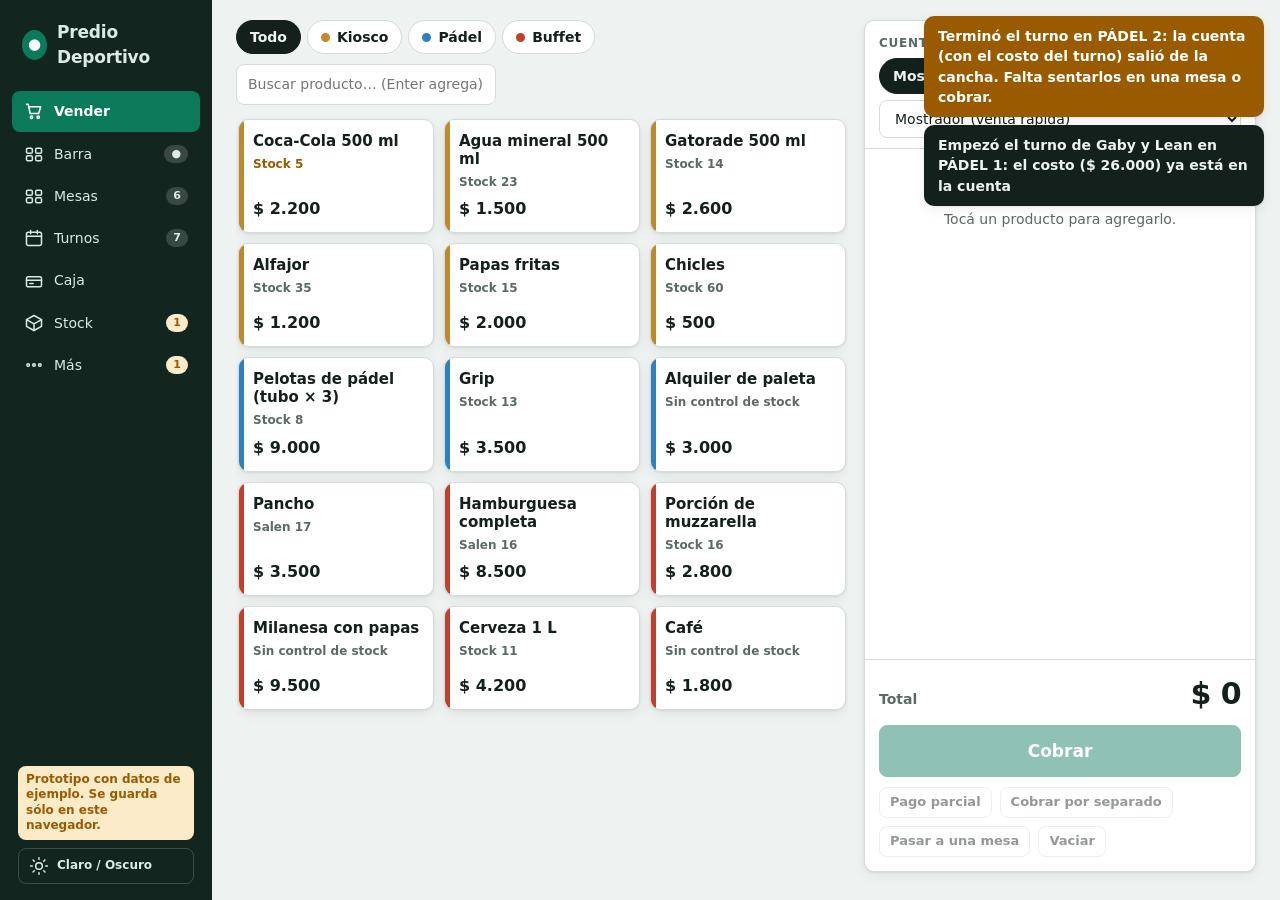
==== commit a290829d: "Menú «Más» y Admin con menos opciones a la vista; arregla la elección de foto del remito (chocaba co" ====
--- a/predio/web/index.html
+++ b/predio/web/index.html
@@ -305,6 +305,8 @@
 .tcol span{position:absolute;right:6px;font-size:11px;color:var(--muted);font-variant-numeric:tabular-nums;transform:translateY(-1px)}
 .ccol{position:relative;border-left:1px solid var(--line);background-image:linear-gradient(var(--line) 1px,transparent 1px);background-size:100% var(--hp)}
 .slot{position:absolute;left:3px;right:3px;border-radius:8px;padding:3px 8px;text-align:left;overflow:hidden;display:flex;flex-direction:column;justify-content:center;gap:1px;font-size:12px;cursor:pointer;border:1px dashed var(--line);background:color-mix(in srgb,var(--surface) 70%,transparent);line-height:1.25}
+.avanz summary{cursor:pointer;padding:2px 0}.avanz[open] summary{margin-bottom:10px}.avanz .card{box-shadow:none;margin-top:10px}.chips-sep{width:1px;background:var(--line);margin:0 4px}
+.nav-mas{margin-left:10px;padding-left:6px;border-left:2px solid var(--line)}
 .ahora{position:absolute;left:0;right:0;height:0;border-top:2px solid #e5484d;z-index:2;pointer-events:none}
 .ahora::before{content:"";position:absolute;left:-1px;top:-6px;width:10px;height:10px;border-radius:50%;background:#e5484d}
 .tcol span.ahora-t{background:#e5484d;color:#fff;border-radius:6px;padding:0 4px;transform:translateY(-50%);z-index:2;font-weight:700}
@@ -434,6 +436,7 @@
   clientes: '<circle cx="9" cy="8" r="3.5"/><path d="M2.5 20c0-3.6 2.9-6 6.5-6s6.5 2.4 6.5 6M17 11a3 3 0 1 0 0-6M21.5 19c0-2.7-1.6-4.6-4-5.4"/>',
   tema: '<circle cx="12" cy="12" r="4"/><path d="M12 2v2M12 20v2M4.9 4.9l1.4 1.4M17.7 17.7l1.4 1.4M2 12h2M20 12h2M4.9 19.1l1.4-1.4M17.7 6.3l1.4-1.4"/>',
   carpeta: '<path d="M3 6a2 2 0 0 1 2-2h4l2 2h8a2 2 0 0 1 2 2v9a2 2 0 0 1-2 2H5a2 2 0 0 1-2-2z"/>',
+  mas: '<circle cx="5" cy="12" r="1.6"/><circle cx="12" cy="12" r="1.6"/><circle cx="19" cy="12" r="1.6"/>',
   salir: '<path d="M9 21H5a2 2 0 0 1-2-2V5a2 2 0 0 1 2-2h4M16 17l5-5-5-5M21 12H9"/>',
 };
 const ic = n => `<svg viewBox="0 0 24 24" width="20" height="20" fill="none" stroke="currentColor" stroke-width="1.8" stroke-linecap="round" stroke-linejoin="round" aria-hidden="true">${ICON[n]}</svg>`;
@@ -1905,11 +1908,13 @@
   const rap = DB.mesas.filter(m => m.rapido);
   const enRap = UI.view === 'venta' && rap.some(m => m.id === UI.com);
   const btn = (attrs, label, icon, badge, warn, cur) => `<button ${attrs} ${cur ? 'aria-current="page"' : ''}>${ic(icon)}<span>${esc(label)}</span>${badge ? `<span class="badge ${warn ? 'warn' : ''}">${badge}</span>` : ''}</button>`;
+  const masAbierto = UI.mas || ['clientes', 'tickets', 'reportes', 'admin'].includes(UI.view);      // lo menos usado queda detrás de «Más»
   const nav = (v, n, i, b, w) => btn(`data-act="nav" data-v="${v}"`, n, i, b, w, UI.view === v);
   $('#nav').innerHTML = btn('data-act="nav" data-v="venta"', 'Vender', 'venta', 0, 0, UI.view === 'venta' && !enRap) +
     rap.map(m => btn(`data-act="ir-lugar" data-id="${m.id}"`, m.nombre, 'mesas', DB.comandas[m.id] && DB.comandas[m.id].items.length ? '●' : '', 0, UI.view === 'venta' && UI.com === m.id)).join('') +
-    nav('mesas', 'Mesas', 'mesas', ocup, 0) + (DB.config.usarTurnos ? nav('turnos', 'Turnos', 'cal', turHoy, 0) : '') + nav('caja', 'Caja', 'cajaic', cajaAbierta() ? 0 : '!', 1) + nav('clientes', 'Clientes', 'clientes', deudores, 1) + nav('stock', 'Stock', 'stock', bajo, 1) +
-    nav('tickets', 'Tickets', 'tickets', 0, 0) + nav('reportes', 'Reportes', 'rep', 0, 0) + nav('admin', 'Admin', 'admin', 0, 0);
+    nav('mesas', 'Mesas', 'mesas', ocup, 0) + (DB.config.usarTurnos ? nav('turnos', 'Turnos', 'cal', turHoy, 0) : '') + nav('caja', 'Caja', 'cajaic', cajaAbierta() ? 0 : '!', 1) + nav('stock', 'Stock', 'stock', bajo, 1) +
+    btn('data-act="mas"', 'Más', 'mas', masAbierto ? 0 : deudores, 1, false).replace('<button ', `<button aria-expanded="${masAbierto}" `) +
+    (masAbierto ? `<div class="nav-mas">${nav('clientes', 'Clientes', 'clientes', deudores, 1) + nav('tickets', 'Tickets', 'tickets', 0, 0) + nav('reportes', 'Reportes', 'rep', 0, 0) + nav('admin', 'Admin', 'admin', 0, 0)}</div>` : '');
   const aviso = SERVIDOR
     ? `${PREDIO.modo === 'demo' ? '<div class="demo-tag">Modo demostración: datos de ejemplo, separados de los reales.</div>' : ''}
        <div class="guardado ${ESTADO_GUARDADO.ok ? 'ok' : 'mal'}" id="estado-guardado">${esc(textoGuardado())}</div>
@@ -2362,7 +2367,7 @@
 function rmAbrirCarpeta() { try { http('POST', '/api/abrir-carpeta', { que: 'datos' }); } catch (e) { toast(e.message, 'warn'); } }
 
 /* La foto del remito puede venir del selector de archivos o pegada desde el portapapeles (Ctrl+V). */
-function rmElegirFoto(f, el) {
+function rmPonerFoto(f, el) {
   const R = UI.rm, b = $('#mact-1'); if (!R) return;
   R.archivo = null; $('#foto-prev').innerHTML = ''; if (b) b.disabled = true;
   if (!f) return;
@@ -2374,7 +2379,7 @@
   if (!UI.rm || !document.getElementById('foto-file') || !e.clipboardData) return;
   const it = [...e.clipboardData.items].find(i => i.kind === 'file' && /^image\//.test(i.type)); if (!it) return;
   e.preventDefault();
-  const f = it.getAsFile(); if (f) { const inp = $('#foto-file'); if (inp) inp.value = ''; rmElegirFoto(f, null); toast('Imagen pegada'); }
+  const f = it.getAsFile(); if (f) { const inp = $('#foto-file'); if (inp) inp.value = ''; rmPonerFoto(f, null); toast('Imagen pegada'); }
 });
 function modalFoto() {
   if (!SERVIDOR) { modal({ title: 'Cargar stock con foto del remito', body: '<p>Esta función sólo anda con el programa instalado en la PC, no con la pantalla abierta como archivo suelto.</p>', actions: [{ label: 'Entendido', kind: 'primary' }] }); return; }
@@ -2960,7 +2965,11 @@
     return;
   }
   const t = UI.admTab;
-  const tabs = [['planilla', 'Planilla (productos y stock)'], ['productos', 'Productos'], ['categorias', 'Categorías'], ['pagos', 'Medios de pago'], ['registro', 'Registro de cambios']].concat(DB.config.usarTurnos ? [['canchas', 'Canchas y precios'], ['fijos', 'Turnos fijos']] : []).concat(SERVIDOR ? [['auditoria', 'Todo lo que cambió']] : []).concat([['datos', 'Datos y seguridad']]).map(([k, n]) => `<button class="chip" data-act="adm-tab" data-v="${k}" aria-pressed="${t === k}">${n}</button>`).join('');
+  const todas = [['planilla', 'Planilla (productos y stock)'], ['productos', 'Productos'], ['categorias', 'Categorías'], ['pagos', 'Medios de pago'], ['registro', 'Registro de cambios']].concat(DB.config.usarTurnos ? [['canchas', 'Canchas y precios'], ['fijos', 'Turnos fijos']] : []).concat(SERVIDOR ? [['auditoria', 'Todo lo que cambió']] : []).concat([['datos', 'Datos y seguridad']]);
+  const principales = ['planilla', 'productos', 'canchas', 'datos'];       // lo de todos los días; el resto queda detrás de «Más opciones»
+  const masTabs = !principales.includes(t) || UI.admMas;
+  const chip = ([k, n]) => `<button class="chip" data-act="adm-tab" data-v="${k}" aria-pressed="${t === k}">${n}</button>`;
+  const tabs = todas.filter(([k]) => principales.includes(k)).map(chip).join('') + `<button class="chip" data-act="adm-mas" aria-pressed="${masTabs}">Más opciones ${masTabs ? '▴' : '▾'}</button>` + (masTabs ? '<span class="chips-sep"></span>' + todas.filter(([k]) => !principales.includes(k)).map(chip).join('') : '');
   $('#main').innerHTML = `<header class="ph"><div><h1>Administración</h1><p class="muted">Sesión desbloqueada por 5 minutos desde la última acción.</p></div><button class="btn sm ghost" data-act="adm-lock">Bloquear ahora</button></header>
     <div class="chips" style="margin-bottom:14px">${tabs}</div><div id="adm-body"></div>`;
   admBody[t]();
@@ -3063,10 +3072,12 @@
       <label class="fld">Mensaje<textarea class="in" rows="3" data-in="cfg-wa-msg">${esc(DB.config.msgTurno)}</textarea><small>Podés usar {nombre}, {cancha}, {fecha} y {hora}.</small></label></div></div>` : ''}
     ${SERVIDOR ? tarjetasServidor() : `<div class="card"><h2>Copia de seguridad</h2><div class="stack"><p class="muted">En el programa instalado es un archivo de la base de datos que se copia solo todos los días. Acá podés ver y restaurar el contenido.</p>
       <div class="row"><button class="btn" data-act="bk-ver">Ver copia (JSON)</button><button class="btn" data-act="bk-rest">Restaurar copia</button></div></div></div>`}
+    <details class="card avanz"><summary><b>Opciones avanzadas</b> <span class="muted">(casos especiales: probar fallas, borrar historial)</span></summary>
     <div class="card"><h2>Probar la seguridad de los datos</h2><div class="stack"><p class="muted">Simula una falla en medio de una venta (se descuenta stock y justo después "se corta"). El sistema tiene que volver todo atrás.</p>
       <button class="btn" data-act="sim-falla" style="align-self:flex-start">Simular falla</button></div></div>
     <div class="card"><h2>Restablecer</h2><div class="stack"><p class="muted">${SERVIDOR ? 'Para empezar a usar el programa en serio después de probar. Antes se hace una copia de seguridad y el borrado queda anotado.' : 'Empezar de nuevo. Esto no se puede deshacer.'}</p>
       <div class="row"><button class="btn" data-act="reset-hist">Borrar ventas e historial</button>${SERVIDOR ? '' : '<button class="btn danger" data-act="reset-demo">Volver a datos de ejemplo</button>'}</div></div></div>
+    </details>
     ${SERVIDOR ? `<div class="card"><h2>Cerrar el programa</h2><div class="stack"><p class="muted">Se guarda todo y se cierra. Para volver a abrirlo usá el ícono del escritorio.</p><button class="btn" data-act="cerrar-programa" style="align-self:flex-start">Cerrar el programa</button></div></div>` : ''}</div>`;
 };
 
@@ -3630,6 +3641,8 @@
 /* ---------- acciones de los botones ---------- */
 const A = {
   'act-buscar': () => consultarActualizacion(true, true),
+  'adm-mas': () => { UI.admMas = !UI.admMas; views.admin(); },
+  mas: () => { UI.mas = !UI.mas; renderSide(); },
   'tur-sync': () => {
     toast('Sincronizando con el celular…');
     setTimeout(() => {
@@ -3969,7 +3982,7 @@
   'mesa-w': el => { const m = mesaSel(); if (!m) return; m.w = +el.value; if (m.x + m.w > 100) m.x = 100 - m.w; persistSoon(); const n = $(`.mesa[data-id="${m.id}"]`); n.style.width = m.w + '%'; n.style.left = m.x + '%'; },
   'mesa-h': el => { const m = mesaSel(); if (!m) return; m.h = +el.value; if (m.y + m.h > 100) m.y = 100 - m.h; persistSoon(); const n = $(`.mesa[data-id="${m.id}"]`); n.style.height = m.h + '%'; n.style.top = m.y + '%'; },
   'mesa-rapido': el => { const m = mesaSel(); if (m) { m.rapido = el.checked; persist(); renderSide(); views.mesas(); } },
-  'foto-file': el => rmElegirFoto(el.files && el.files[0], el),
+  'foto-file': el => rmPonerFoto(el.files && el.files[0], el),
   'rm-ck': el => {
     const i = +el.id.split('-')[2], l = UI.rm.lineas[i]; if (!l.prodId) { el.checked = false; return; }
     l.cargar = el.checked; if (l.estado !== 'seguro') l.confirmado = el.checked;
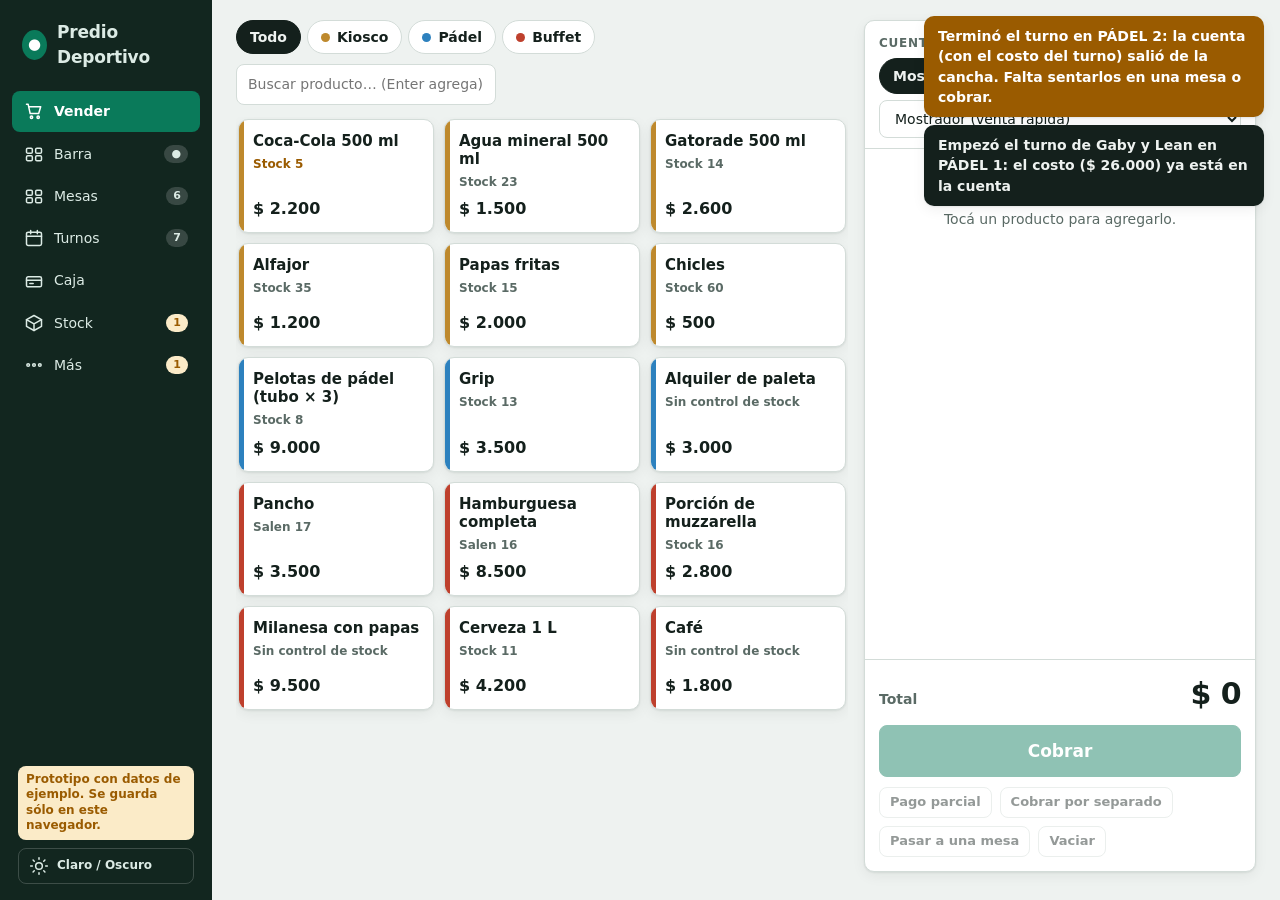
==== commit b66f2c8e: "Fiado: casilla de escritura con coincidencias (sin la lista de todos los clientes) o cliente nuevo; " ====
--- a/predio/web/index.html
+++ b/predio/web/index.html
@@ -411,6 +411,10 @@
 const fechaHora = ts => { const d = new Date(ts); return pad(d.getDate()) + '/' + pad(d.getMonth() + 1) + ' ' + hhmm(ts); };
 const norm = s => String(s || '').toLowerCase().normalize('NFD').replace(/[̀-ͯ]/g, '');
 const num = v => Math.max(0, Math.round(parseFloat(String(v).replace(',', '.')) || 0));
+/* Cantidad con decimales (recetas: un fernet con coca lleva 0,125 de cada uno). Hasta 3 decimales; acepta coma o punto. */
+const numDec = v => Math.max(0, Math.round((parseFloat(String(v).replace(',', '.')) || 0) * 1000) / 1000);
+const r3 = n => Math.round(n * 1000) / 1000;
+const cantTxt = n => String(r3(n)).replace('.', ',');
 const sum = (arr, f) => arr.reduce((a, x) => a + f(x), 0);
 const hace = ts => { const m = Math.max(0, Math.round((Date.now() - ts) / 60000)); return m < 60 ? m + ' min' : Math.floor(m / 60) + ' h ' + pad(m % 60) + ' min'; };
 const hm = m => pad(Math.floor(m / 60) % 24) + ':' + pad(m % 60);
@@ -691,6 +695,11 @@
     });
     DB.config.horariosPapel = true;        // ya nacen con los horarios de papel
   }
+  if (SERVIDOR && PREDIO.modo !== 'demo' && !DB.config.barraUnificada) {        // la «Barra» aparte ya no existe: es lo mismo que Vender (se saca si está vacía)
+    const b = DB.mesas.find(m => m.tipo === 'barra' && norm(m.nombre) === 'barra'), com = b && DB.comandas[b.id];
+    if (!b) DB.config.barraUnificada = true;
+    else if (!com || !com.items.length) { DB.mesas = DB.mesas.filter(m => m.id !== b.id); delete DB.comandas[b.id]; DB.config.barraUnificada = true; if (UI.com === b.id) UI.com = 'M'; }
+  }
   DB.cajas = DB.cajas || []; DB.movCaja = DB.movCaja || []; DB.clientes = DB.clientes || []; DB.cc = DB.cc || [];
   DB.mesas.forEach(m => { m.tipo = m.tipo || 'mesa'; m.w = m.w || 14; m.h = m.h || 17; });
   ponerHorariosDePapel();
@@ -726,7 +735,7 @@
 /* Qué stock real consume vender `cant` unidades de un producto */
 function consumo(p, cant) {
   if (p.tipo === 'servicio') return [];
-  if (p.tipo === 'receta') return (p.receta || []).map(r => ({ id: r.id, cant: r.cant * cant }));
+  if (p.tipo === 'receta') return (p.receta || []).map(r => ({ id: r.id, cant: r3(r.cant * cant) }));
   return [{ id: p.id, cant }];
 }
 function consumoItems(items) {
@@ -761,9 +770,10 @@
 function moverStock(id, delta, tipo, o = {}) {
   const p = prod(id);
   if (!p) throw new Error('Producto inexistente');
-  const antes = p.stock, despues = antes + delta;
+  const antes = p.stock, despues = r3(antes + delta);
   if (despues < 0 && !o.permitirNegativo) throw new Error(`Stock insuficiente de ${p.nombre} (hay ${antes}, se necesitan ${-delta})`);
   p.stock = despues;
+  if (tipo !== 'venta' && UI.negOk) delete UI.negOk[id];       // si se repuso o contó, vuelve a avisar cuando falte
   DB.movimientos.push({ id: uid('mv'), ts: o.ts || Date.now(), prodId: id, nombre: p.nombre, tipo, cant: delta, antes, despues, ref: o.ref || null, motivo: (o.motivo || '') + (despues < 0 ? ' · stock en negativo' : '') });
 }
 
@@ -813,10 +823,24 @@
 /* Efectivo de una caja: lo que había + cobros − devoluciones + correcciones + ingresos − egresos */
 /* Medios digitales (Mercado Pago QR, transferencia): se llevan igual que el efectivo. Debería haber = lo cobrado en el turno (con devoluciones y correcciones) + ingresos − egresos y pérdidas. */
 const metodosDigitales = () => DB.metodos.filter(m => m.activo && !m.efectivo && !m.fiado);
-function saldoDigital(c, metodoId) {
+/* Mercado Pago (QR y transferencia) se lleva como UN solo medio: «Mercado Pago». Otros medios digitales, si hubiera, van cada uno por su lado. */
+const GRUPO_MP = /mercado\s*pago|^mp\b/i;
+function gruposDigitales() {
+  const g = [];
+  metodosDigitales().forEach(m => {
+    const mp = GRUPO_MP.test(m.nombre), id = mp ? 'mp' : m.id;
+    let x = g.find(y => y.id === id);
+    if (!x) { x = { id, nombre: mp ? 'Mercado Pago' : m.nombre, ids: [] }; g.push(x); }
+    x.ids.push(m.id);
+  });
+  return g;
+}
+const grupoDigital = id => gruposDigitales().find(g => g.id === id || g.ids.includes(id)) || null;
+function saldoDigital(c, metodoId) {                 // acepta el id del grupo («mp») o el de cualquier medio del grupo: devuelve el total del grupo
+  const g = grupoDigital(metodoId), ids = g ? g.ids : [metodoId];
   const ini = c.abierta, fin = c.cerrada || Infinity;
-  const led = sum(DB.caja.filter(e => e.metodoId === metodoId && e.ts >= ini && e.ts <= fin), e => e.monto);
-  const movs = DB.movCaja.filter(m => m.cajaId === c.id && !m.anulado && m.metodoId === metodoId);
+  const led = sum(DB.caja.filter(e => ids.includes(e.metodoId) && e.ts >= ini && e.ts <= fin), e => e.monto);
+  const movs = DB.movCaja.filter(m => m.cajaId === c.id && !m.anulado && ids.includes(m.metodoId));
   return led + sum(movs.filter(m => m.tipo === 'ingreso'), m => m.monto) - sum(movs.filter(m => m.tipo !== 'ingreso'), m => m.monto);
 }
 function efectivoDeCaja(c) {
@@ -835,7 +859,7 @@
   if (!o.concepto) throw new Error('Poné el concepto');
   const mid = o.metodoId || efectivoId(), me = metodo(mid);
   if (!me || me.fiado) throw new Error('Elegí un medio de pago válido');
-  if (o.tipo !== 'ingreso') { const hay = me.efectivo ? efectivoDeCaja(c).esperado : saldoDigital(c, mid); if (o.monto > hay) throw new Error(`En ${me.efectivo ? 'la caja' : me.nombre} debería haber ${money(hay)}: no alcanza para sacar ${money(o.monto)}`); }
+  if (o.tipo !== 'ingreso') { const hay = me.efectivo ? efectivoDeCaja(c).esperado : saldoDigital(c, mid); if (o.monto > hay) throw new Error(`En ${me.efectivo ? 'la caja' : (grupoDigital(mid) || me).nombre} debería haber ${money(hay)}: no alcanza para sacar ${money(o.monto)}`); }
   DB.movCaja.push({ id: uid('mc'), ts: Date.now(), cajaId: c.id, tipo: o.tipo, metodoId: mid, concepto: o.concepto, proveedor: o.proveedor || '', monto: o.monto, nota: o.nota || '' });
   logPush('caja', MOV_TIPOS[o.tipo][0], `${MOV_TIPOS[o.tipo][0]}${me.efectivo ? '' : ' en ' + me.nombre}: ${money(o.monto)} · ${o.proveedor ? o.proveedor + ' · ' : ''}${o.concepto}${o.nota ? ' (' + o.nota + ')' : ''}`);
 }
@@ -843,7 +867,7 @@
   const c = cajaAbierta();
   if (!c) throw new Error('La caja ya está cerrada');
   const ef = efectivoDeCaja(c), dif = contado - ef.esperado;
-  const dig = (digitales || []).map(d => { const esp = saldoDigital(c, d.metodoId), m = metodo(d.metodoId); return { metodoId: d.metodoId, nombre: m ? m.nombre : '?', esperado: esp, informado: d.informado, diferencia: d.informado === null ? null : d.informado - esp }; });
+  const dig = (digitales || []).map(d => { const esp = saldoDigital(c, d.metodoId), m = grupoDigital(d.metodoId) || metodo(d.metodoId); return { metodoId: d.metodoId, nombre: m ? m.nombre : '?', esperado: esp, informado: d.informado, diferencia: d.informado === null ? null : d.informado - esp }; });
   if (dejado > contado) throw new Error('No se puede dejar más de lo que hay contado');
   const retiro = contado - dejado;
   if (retiro > 0) DB.movCaja.push({ id: uid('mc'), ts: Date.now(), cajaId: c.id, tipo: 'retiro', concepto: 'Retiro de cierre a caja mayor', proveedor: '', monto: retiro, nota: '' });
@@ -1184,6 +1208,25 @@
   });
   return r.ok ? r.value : [];
 }
+/* Un turno que ya empezó (o ya pasó) y nadie agendó a tiempo: se le abre una mesa suelta con su costo, para poder cargar consumos y cobrar. */
+const turnoYaEmpezo = t => t.fecha < dayKey(Date.now()) || (t.fecha === dayKey(Date.now()) && t.ini <= new Date().getHours() * 60 + new Date().getMinutes());
+function crearMesaDeTurno(id) {
+  const t = turnoReal(id);
+  if (t.estado !== 'reservado') throw new Error('Ese turno ya no está abierto');
+  if (cuentaDe(t)) throw new Error('El turno ya está en una cuenta');
+  const c = cancha(t.canchaId), lugar = DB.mesas.find(m => m.id === c.lugarId), base = lugar ? lugar.nombre : c.nombre;
+  const nm = { id: uid('m'), nombre: `${base} ${t.fecha === dayKey(Date.now()) ? '' : t.fecha.slice(8) + '/' + t.fecha.slice(5, 7) + ' '}${hm(t.ini)}hs`, tipo: 'mesa', temporal: true, x: 0, y: 0, w: 10, h: 10, rapido: false };
+  DB.mesas.push(nm);
+  DB.comandas[nm.id] = { ts: Date.now(), items: [{ turnoId: t.id, cant: 1, nota: '' }], pagos: (t.pagos || []).slice(), turnoCliente: t.cliente };
+  t.pagos = [];
+  logPush('turno', c.nombre, `Se abrió la mesa "${nm.nombre}" para el turno de ${t.cliente || 'sin nombre'} (${c.nombre}, ${t.fecha} ${hm(t.ini)}), que no se había agendado a tiempo.`);
+  return nm.id;
+}
+function crearMesaUI(id) {
+  const r = tx(() => crearMesaDeTurno(id));
+  if (!r.ok) return false;
+  UI.com = r.value; UI.view = 'venta'; UI.editSalon = false; toast('Mesa abierta para el turno'); render();
+}
 /* Cuando empieza un turno, su costo se carga solo en la cuenta del lugar de la cancha; ahí se suman los consumos.
    Al terminar, la cuenta sale de la cancha y se sienta en una mesa (o se cobra). El turno y la cuenta quedan siempre juntos. */
 const cuentaDe = t => Object.keys(DB.comandas).find(k => DB.comandas[k].items.some(i => i.turnoId === t.id)) || null;
@@ -1228,7 +1271,7 @@
 }
 
 /* ---------- base inicial: lo mínimo para empezar a trabajar (sin productos, ventas ni clientes) ---------- */
-function crearBase() {
+function crearBase(conBarra) {
   const d = { v: 7, seq: 1, pin: '1234', negocio: 'Predio Deportivo', config: { pedirPinAjuste: true, usarTurnos: true, horariosPapel: true, paisWa: '54', msgTurno: 'Hola {nombre}! Te recordamos tu turno de {cancha} el {fecha} a las {hora}. ¡Te esperamos!' }, cajas: [], movCaja: [], clientes: [], cc: [], categorias: [], metodos: [], productos: [], mesas: [], comandas: { M: { items: [] } }, ventas: [], movimientos: [], caja: [], canchas: [], turnos: [], fijos: [], log: [], contadores: { venta: 0 } };
   DB = d;
   const cat = (nombre, color) => { const c = { id: uid('c'), nombre, color }; d.categorias.push(c); return c.id; };
@@ -1244,7 +1287,7 @@
   const mesas = [];
   [2, 22, 42, 62, 82].forEach((x, i) => mesas.push(L('Mesa ' + (i + 1), 'mesa', x, 34, 14, 17)));
   [2, 22, 42].forEach((x, i) => mesas.push(L('Mesa ' + (i + 6), 'mesa', x, 58, 14, 17)));
-  const barra = L('Barra', 'barra', 62, 60, 34, 14, true);
+  const barra = conBarra ? L('Barra', 'barra', 62, 60, 34, 14, true) : null;      // el mostrador y la barra son lo mismo: se vende desde «Vender» (sólo la demostración tiene una barra aparte)
 
   // canchas del calendario: horarios y nombres de la planilla de papel (CANCHAS_PAPEL), precio común y precio de fijo (de ejemplo: se corrigen en Admin)
   const cn = (clave, deporte, precio, precioFijo, catId) => { const p = CANCHAS_PAPEL[clave], c = { id: uid('cn'), clave, nombre: p.nombre, deporte, dur: p.dur, ap: p.ap, ci: p.ci, precio, precioFijo, catId }; d.canchas.push(c); return c.id; };
@@ -1258,7 +1301,7 @@
 }
 /* ---------- datos de ejemplo (sólo para la demostración) ---------- */
 function seed() {
-  const { d, kiosco, padel, buffet, futbol, efe, qr, tr, fia, futbol1, futbol2, padel1, padel2, mesas, barra, f5a, f5b, f7, pT, pA } = crearBase();
+  const { d, kiosco, padel, buffet, futbol, efe, qr, tr, fia, futbol1, futbol2, padel1, padel2, mesas, barra, f5a, f5b, f7, pT, pA } = crearBase(true);
   const t0 = Date.now() - 9 * 3600e3, hoy = dayKey(Date.now()), manana = dayKey(Date.now() + 864e5);
   // cierre de ayer (para ver el historial) y caja de hoy, abierta hace 9 horas
   d.cajas.push({ id: uid('cx'), abierta: Date.now() - 33 * 3600e3, fondo: 15000, responsable: 'Marcos', cerrada: Date.now() - 24.5 * 3600e3, esperado: 128400, contado: 128200, diferencia: -200, dejado: 15000, retiroFinal: 113200, nota: 'Faltaron $200 de vuelto', desglose: null });
@@ -1480,8 +1523,10 @@
 }
 /* Si lo que se pide supera el stock del sistema, pide confirmación humana: contar, o vender igual y dejar el stock en negativo */
 function chequearStock(nuevo, key, conReservas, cuando, onOk) {
-  const f = faltantes(nuevo, key, conReservas);
-  if (!f.length) return onOk();
+  const todos = faltantes(nuevo, key, conReservas);
+  const f = todos.filter(x => !(UI.negOk && UI.negOk[x.id]));        // si ya se eligió «vender igual» para ese producto, no se vuelve a preguntar
+  if (!todos.length) return onOk();
+  if (!f.length) return onOk(true);
   modalFaltante(f, nuevo, key, conReservas, cuando, onOk);
 }
 function modalFaltante(f, items, key, conReservas, cuando, onOk, errorMsg) {
@@ -1495,7 +1540,7 @@
   modal({
     title: 'El stock no alcanza: confirmá en persona',
     body: `<div class="note warn"><b>Si hay</b> en la góndola o la heladera, poné el conteo real: el sistema se corrige y queda registrado como ajuste.<br><b>Si es que falta cargar el remito</b>, tocá "Vender igual": el stock queda en negativo y se compensa solo cuando cargues la mercadería.</div>${filas}${errorMsg ? `<p class="err">${esc(errorMsg)}</p>` : ''}`,
-    actions: [{ label: 'Cancelar, no hay' }, { label: 'Vender igual (queda en negativo)', onClick: () => { onOk(true); } }, { label: 'Confirmar conteo y seguir', kind: 'primary', onClick: () => {
+    actions: [{ label: 'Cancelar, no hay' }, { label: 'Vender igual (queda en negativo)', onClick: () => { UI.negOk = UI.negOk || {}; f.forEach(x => { UI.negOk[x.id] = true; }); onOk(true); } }, { label: 'Confirmar conteo y seguir', kind: 'primary', onClick: () => {
       const reales = f.map(x => ({ x, real: num($('#real-' + x.id).value) }));
       const r = tx(() => reales.forEach(({ x, real }) => { const d = real - stk(x.id); if (d !== 0) moverStock(x.id, d, 'ajuste', { motivo: 'Conteo real confirmado al ' + (cuando === 'cobrar' ? 'cobrar' : 'vender') }); }));
       if (!r.ok) return false;
@@ -1577,12 +1622,24 @@
   return Math.round(sum(P.lineas, (l, i) => 0) + P.lineas.reduce((a, l, i) => { const q = +(P.div[i] || 0); return a + (l.turnoId ? (q > 0 ? l.precio * l.cant / q : 0) : l.precio * q); }, 0));
 }
 function dividirHTML() { return ''; }
+/* A quién se le fía: una casilla donde se escribe; sólo aparecen los que coinciden (nunca la lista de todos), o se crea uno nuevo. */
+function fiadoSugerencias(P) {
+  const q = norm(P.fiBusca || '').trim();
+  if (!q) return '<p class="muted" style="margin:6px 0 0;font-size:13px">Escribí el nombre para buscarlo.</p>';
+  const hay = DB.clientes.filter(c => norm(c.nombre).includes(q)).sort((a, b) => norm(a.nombre).localeCompare(norm(b.nombre))).slice(0, 6);
+  const exacto = DB.clientes.some(c => norm(c.nombre).trim() === q);
+  return hay.map(c => { const d = saldoCliente(c.id); return `<button class="btn" style="width:100%;justify-content:space-between;margin-top:6px" data-act="fi-elegir" data-id="${c.id}"><span>${esc(c.nombre)}${c.tipo === 'empleado' ? ' (empleado)' : ''}</span>${d > 0 ? `<span class="muted">debe ${money(d)}</span>` : ''}</button>`; }).join('')
+    + (exacto ? '' : `<button class="btn primary" style="width:100%;margin-top:6px" data-act="fi-nuevo-de">+ Crear cliente nuevo «${esc((P.fiBusca || '').trim())}»</button>`);
+}
 function fiadoHTML(P) {
   if (!P.rows.some(r => metodo(r.metodoId).fiado)) return '';
-  const cs = DB.clientes.slice().sort((a, b) => norm(a.nombre).localeCompare(norm(b.nombre)));
   const sel = P.clienteId && P.clienteId !== '__nuevo' ? clienteDe(P.clienteId) : null;
-  return `<div class="card" style="padding:12px"><div class="stack"><label class="fld">Se le fía a<select id="fi-cli" class="in" data-in="fi-cli"><option value="">Elegí un cliente…</option>${cs.map(c => { const d = saldoCliente(c.id); return `<option value="${c.id}" ${P.clienteId === c.id ? 'selected' : ''}>${esc(c.nombre)}${c.tipo === 'empleado' ? ' (empleado)' : ''}${d > 0 ? ' · debe ' + money(d) : ''}</option>`; }).join('')}<option value="__nuevo" ${P.clienteId === '__nuevo' ? 'selected' : ''}>+ Cliente nuevo…</option></select></label>
-    ${P.clienteId === '__nuevo' ? `<div class="grid2"><label class="fld">Nombre<input class="in" id="fi-nom" data-in="fi-nuevo" value="${esc(P.nuevoCli.nombre)}"></label><label class="fld">Teléfono<input class="in" id="fi-tel" data-in="fi-nuevo" value="${esc(P.nuevoCli.tel)}"></label></div>` : ''}
+  let cuerpo;
+  if (sel) cuerpo = `<div class="row" style="justify-content:space-between"><span>Se le fía a <b>${esc(sel.nombre)}</b>${sel.tipo === 'empleado' ? ' (empleado)' : ''}</span><button class="btn sm ghost" data-act="fi-cambiar">cambiar</button></div>`;
+  else if (P.clienteId === '__nuevo') cuerpo = `<div class="row" style="justify-content:space-between"><span>Cliente <b>nuevo</b></span><button class="btn sm ghost" data-act="fi-cambiar">cambiar</button></div>
+    <div class="grid2"><label class="fld">Nombre<input class="in" id="fi-nom" data-in="fi-nuevo" value="${esc(P.nuevoCli.nombre)}"></label><label class="fld">Teléfono<input class="in" id="fi-tel" data-in="fi-nuevo" value="${esc(P.nuevoCli.tel)}"></label></div>`;
+  else cuerpo = `<label class="fld">Se le fía a<input class="in" id="fi-q" data-in="fi-q" autocomplete="off" placeholder="Escribí el nombre…" value="${esc(P.fiBusca || '')}"></label><div id="fi-sug">${fiadoSugerencias(P)}</div>`;
+  return `<div class="card" style="padding:12px"><div class="stack">${cuerpo}
     ${sel && saldoCliente(sel.id) > 0 ? `<div class="note warn">${esc(sel.nombre)} ya debe ${money(saldoCliente(sel.id))}.</div>` : ''}</div></div>`;
 }
 function renderCobro(focusIdx) {
@@ -2151,7 +2208,7 @@
     body: `<p><b>${esc(fechaLarga(f))}</b> · ${hm(ini)} a ${hm(ini + c.dur)} (${c.dur} min)</p>
       ${rel.length ? `<div class="note">Al reservar esta cancha, en ese horario también quedan ocupadas: <b>${rel.map(x => esc(x.nombre)).join(' y ')}</b>.</div>` : ''}
       <label class="fld">Tipo de turno<select id="tn-tipo" class="in" data-in="tn-tipo"><option value="comun">Común · ${money(c.precio)}</option><option value="fijo">FIJO, todos los ${DIAS[dowDe(f)]} · ${money(c.precioFijo)} por turno</option></select></label>
-      <div class="grid2"><label class="fld">A nombre de<input id="tn-cli" class="in" list="dl-cli" data-in="cli-pick" data-tel="#tn-tel" placeholder="Ej: Los Pibes" autocomplete="off">${datalistClientes()}<small>Si ya es cliente, elegilo de la lista y se completa el teléfono.</small></label><label class="fld">Teléfono (para avisar por WhatsApp)<input id="tn-tel" class="in" inputmode="tel" placeholder="Ej: 11 5555-1234"></label></div>
+      <div class="grid2"><label class="fld">A nombre de<input id="tn-cli" class="in" data-in="cli-pick" data-tel="#tn-tel" placeholder="Ej: Los Pibes" autocomplete="off"><small>Si ya es cliente, elegilo de la lista y se completa el teléfono.</small></label><label class="fld">Teléfono (para avisar por WhatsApp)<input id="tn-tel" class="in" inputmode="tel" placeholder="Ej: 11 5555-1234"></label></div>
       <label class="fld">Nota (opcional)<input id="tn-nota" class="in"></label>
       <div class="grid2" id="tn-sena-box"><label class="fld">Seña ahora (opcional)<input id="tn-sena" class="in" inputmode="numeric" placeholder="0"></label><label class="fld">Medio de la seña<select id="tn-med" class="in">${metodos}</select></label></div>
       <div class="note" id="tn-fijo-note" hidden>Turno fijo: no lleva seña. Aparece todas las semanas con el precio de fijo. Si un día no juegan, lo suspendés o lo posponés desde el turno; si se terminan, terminás el fijo y el horario queda libre.</div>`,
@@ -2166,10 +2223,12 @@
       const r = tx(() => crearTurno({ ...conCliente(datos), pagos: sena > 0 ? [{ metodoId: $('#tn-med').value, monto: sena }] : [] }));
       if (!r.ok) return false;
       toast('Turno reservado'); render();
+      if (turnoYaEmpezo({ fecha: f, ini }) && r.value) {       // se agenda un turno que ya empezó o ya pasó: lo normal es que alguien se olvidó de anotarlo
+        ask('Este turno ya empezó', 'Lo anotaste después de la hora. ¿Querés abrirle una mesa para cargar consumos y cobrarlo?', 'Sí, crear la mesa', () => crearMesaUI(r.value));
+      }
     } }],
   });
 }
-const datalistClientes = () => `<datalist id="dl-cli">${DB.clientes.map(c => `<option value="${esc(c.nombre)}">`).join('')}</datalist>`;
 const conCliente = d => { const cl = buscarOCrearCliente(d.cliente, d.tel); return cl ? { ...d, clienteId: cl.id, cliente: cl.nombre, tel: cl.tel || d.tel } : d; };
 function verTurno(id) {
   const t = turnoPorId(id); if (!t) return toast('Ese turno ya no existe', 'warn');
@@ -2185,6 +2244,7 @@
   else if (!abierto) acciones = [{ label: 'Cerrar' }, { label: 'Ver ticket', kind: 'primary', onClick: () => verTicket(t.ventaId, false) }];
   else if (t.esFijo) acciones = [{ label: 'Cerrar' }, { label: 'Terminar el fijo', kind: 'danger', onClick: () => terminarFijoUI(id) }, { label: 'Reprogramar', onClick: () => modalReprogramar(id) }, { label: 'Suspender este día', onClick: () => suspenderUI(id) }, { label: 'Cobrar', kind: 'primary', onClick: () => cobrarTurnoUI(id, false) }];
   else acciones = [{ label: 'Cerrar' }, { label: 'Suspender turno', kind: 'danger', onClick: () => cancelarTurnoUI(id) }, { label: 'Reprogramar', onClick: () => modalReprogramar(id) }, { label: 'Editar datos', onClick: () => editarTurno(id) }, { label: 'Pago parcial', onClick: () => abrirCobroTurno(id, true) }, { label: 'Cobrar saldo', kind: 'primary', onClick: () => abrirCobroTurno(id, false) }];
+  if (abierto && !kCuenta && turnoYaEmpezo(t)) acciones.splice(1, 0, { label: 'Crear mesa', onClick: () => crearMesaUI(id) });      // se les pasó anotarlo a tiempo
   modal({
     title: c.nombre + (t.esFijo ? ' · FIJO' : ''),
     body: `<p><b>${esc(fechaLarga(t.fecha))}</b> · ${hm(t.ini)} a ${hm(t.fin)}</p>
@@ -2265,7 +2325,7 @@
   modal({
     title: 'Editar turno',
     body: `<p class="muted">El precio lo define la cancha. Los descuentos se ponen al cobrar y quedan en el registro de cambios.</p>
-      <div class="grid2"><label class="fld">A nombre de<input id="et-cli" class="in" list="dl-cli" data-in="cli-pick" data-tel="#et-tel" value="${esc(t.cliente)}">${datalistClientes()}</label><label class="fld">Teléfono<input id="et-tel" class="in" inputmode="tel" value="${esc((cl && cl.tel) || t.tel)}"></label></div>
+      <div class="grid2"><label class="fld">A nombre de<input id="et-cli" class="in" data-in="cli-pick" data-tel="#et-tel" value="${esc(t.cliente)}"></label><label class="fld">Teléfono<input id="et-tel" class="in" inputmode="tel" value="${esc((cl && cl.tel) || t.tel)}"></label></div>
       <label class="fld">Nota<input id="et-nota" class="in" value="${esc(t.nota)}"></label>`,
     actions: [{ label: 'Cancelar' }, { label: 'Guardar', kind: 'primary', onClick: () => {
       const r = tx(() => {
@@ -2346,7 +2406,7 @@
       <div class="grid2"><label class="fld">Cantidad real<input class="in" id="aj-real" inputmode="numeric" value="${p.stock}"></label>
       <label class="fld">Motivo<select class="in" id="aj-motivo"><option>Conteo físico</option><option>Rotura o vencimiento</option><option>Consumo propio</option><option>Pérdida</option><option>Otro</option></select></label></div>`,
     actions: [{ label: 'Cancelar' }, { label: 'Guardar conteo', kind: 'primary', onClick: () => {
-      const real = num($('#aj-real').value), d = real - p.stock;
+      const real = numDec($('#aj-real').value), d = r3(real - p.stock);
       if (d === 0) { toast('El conteo coincide, no hay cambios'); return; }
       const r = tx(() => moverStock(id, d, 'ajuste', { motivo: $('#aj-motivo').value }));
       if (r.ok) { toast(`Stock de ${p.nombre} corregido a ${real}`); render(); }
@@ -2624,12 +2684,14 @@
     top = `<div class="card" style="max-width:600px"><h2>La caja está cerrada</h2><p class="muted" style="margin-bottom:14px">${ult ? `Último cierre: ${fechaHora(ult.cerrada)}. Se contaron ${money(ult.contado)}, se retiraron ${money(ult.retiroFinal)} y quedaron ${money(ult.dejado)} de cambio.` : 'Todavía no hay cierres.'}</p><button class="btn primary lg" data-act="caja-abrir">Abrir caja</button></div>`;
   } else {
     const ef = efectivoDeCaja(c);
-    const otros = metodosDigitales().map(m => `<div class="l2"><span>${esc(m.nombre)} <button class="btn sm ghost" data-act="pagos-medio" data-id="${m.id}">revisar pagos</button></span><b>${money(saldoDigital(c, m.id))}</b></div>`).join('');
-    top = `<div class="kpis"><div class="kpi"><span>Efectivo que debería haber</span><b>${money(ef.esperado)}</b></div><div class="kpi"><span>Efectivo inicial</span><b>${money(c.fondo)}</b></div>
-      <div class="kpi"><span>Cobros en efectivo</span><b>${money(ef.cobros + ef.devol + ef.corr)}</b></div><div class="kpi"><span>Ingresos</span><b>${money(ef.ingresos)}</b></div><div class="kpi"><span>Egresos y retiros</span><b>${money(ef.egresos)}</b></div></div>
+    const grupos = gruposDigitales();
+    const otros = grupos.map(g => `<div class="l2"><span>${esc(g.nombre)} <button class="btn sm ghost" data-act="pagos-medio" data-id="${g.id}">revisar pagos</button></span><b>${money(saldoDigital(c, g.id))}</b></div>`).join('');
+    const kpisDig = grupos.map(g => `<div class="kpi"><span>${esc(g.nombre)} que debería haber</span><b>${money(saldoDigital(c, g.id))}</b></div>`).join('');
+    top = `<div class="kpis"><div class="kpi"><span>Efectivo que debería haber</span><b>${money(ef.esperado)}</b></div>${kpisDig}<div class="kpi"><span>Efectivo inicial</span><b>${money(c.fondo)}</b></div>
+      <div class="kpi"><span>Cobros en efectivo</span><b>${money(ef.cobros + ef.devol + ef.corr)}</b></div><div class="kpi"><span>Egresos y retiros</span><b>${money(ef.egresos)}</b></div></div>
       <div class="row" style="margin-bottom:16px"><button class="btn" data-act="mv-new" data-t="perdida">+ Registrar pérdida</button><button class="btn" data-act="mv-new" data-t="gasto">+ Gasto varios</button><button class="btn" data-act="mv-new" data-t="proveedor">+ Pago a proveedor</button><button class="btn" data-act="mv-new" data-t="retiro">+ Retiro a caja mayor</button><button class="btn" data-act="mv-new" data-t="ingreso">+ Ingreso</button><button class="btn primary" style="margin-left:auto" data-act="caja-cerrar">Cerrar caja</button></div>
       <div class="cols" style="margin-bottom:16px"><div class="card"><h2>Esta caja</h2><div class="l2"><span>Abierta por</span><b>${esc(c.responsable)} · ${fechaHora(c.abierta)}</b></div>
-        <p class="muted" style="margin:10px 0 4px;font-size:12px">Lo que debería haber en cada medio digital (comparalo con la app de Mercado Pago; si no da, revisá los pagos y corregilos, o cargá un movimiento o una pérdida):</p>${otros}</div></div>`;
+        <p class="muted" style="margin:10px 0 4px;font-size:12px">Lo que debería haber en Mercado Pago (comparalo con la app; si no da, revisá los pagos y corregilos, o cargá un movimiento o una pérdida):</p>${otros}</div></div>`;
     const lista = DB.movCaja.filter(m => m.cajaId === c.id).slice().reverse();
     movs = `<h2 style="margin:6px 0 10px">Movimientos de caja</h2><div class="tbl-wrap"><table><thead><tr><th>Hora</th><th>Tipo</th><th>Detalle</th><th>Nota</th><th class="r">Monto</th><th></th></tr></thead><tbody>
       ${lista.map(m => `<tr style="${m.anulado ? 'opacity:.5;text-decoration:line-through' : ''}"><td class="num">${hhmm(m.ts)}</td><td><span class="pill ${MOV_TIPOS[m.tipo][1]}">${MOV_TIPOS[m.tipo][0]}</span></td><td>${m.proveedor ? '<b>' + esc(m.proveedor) + '</b> · ' : ''}${esc(m.concepto)}${m.metodoId && metodo(m.metodoId) && !metodo(m.metodoId).efectivo ? ` <span class="pill">${esc(metodo(m.metodoId).nombre)}</span>` : ''}</td><td class="muted">${esc(m.nota)}</td>
@@ -2643,8 +2705,9 @@
 };
 /* Pagos del turno en un medio digital: para encontrar el que se cargó con otro medio y corregirlo (queda anotado en el registro de cambios) */
 function modalPagosMedio(metodoId) {
-  const c = cajaAbierta(), m = metodo(metodoId); if (!c || !m) return;
-  const filas = DB.caja.filter(e => e.metodoId === metodoId && e.ts >= c.abierta).slice().reverse();
+  const c = cajaAbierta(), m = grupoDigital(metodoId) || metodo(metodoId); if (!c || !m) return;
+  const ids = m.ids || [metodoId];
+  const filas = DB.caja.filter(e => ids.includes(e.metodoId) && e.ts >= c.abierta).slice().reverse();
   modal({
     title: m.nombre + ' · pagos de este turno', wide: true,
     body: `<p class="muted">Debería haber <b>${money(saldoDigital(c, metodoId))}</b>. Si en la app de Mercado Pago no coincide, buscá acá el pago que se cargó con otro medio y corregilo.</p>
@@ -2673,7 +2736,7 @@
   if (!c) return modalAbrirCaja(() => modalMovimiento(tipo));
   const ef = efectivoDeCaja(c);
   const titulos = { gasto: 'Gasto varios', proveedor: 'Pago a proveedor', retiro: 'Retiro a caja mayor', ingreso: 'Ingreso', perdida: 'Registrar una pérdida' };
-  const medios = [DB.metodos.find(m => m.efectivo && m.activo)].concat(metodosDigitales()).filter(Boolean);
+  const medios = [DB.metodos.find(m => m.efectivo && m.activo)].concat(gruposDigitales().map(g => ({ id: g.ids[0], nombre: g.nombre }))).filter(Boolean);
   const provs = [...new Set(DB.movCaja.filter(m => m.proveedor).map(m => m.proveedor))];
   const conceptos = { gasto: ['Limpieza', 'Mantenimiento', 'Librería', 'Flete', 'Comida del personal', 'Otro'], proveedor: ['Bebidas', 'Comida', 'Kiosco', 'Otro'], retiro: ['Retiro a caja mayor'], ingreso: ['Cambio', 'Aporte', 'Sobrante / diferencia a favor', 'Otro'], perdida: ['Diferencia sin explicar', 'Faltante', 'Billete falso', 'Otro'] };
   modal({
@@ -2694,7 +2757,7 @@
 function modalCerrarCaja() {
   const c = cajaAbierta(), ef = efectivoDeCaja(c);
   const abiertas = Object.entries(DB.comandas).filter(([k, x]) => x.items.length);
-  UI.cierre = { esperado: ef.esperado, dig: metodosDigitales().map(m => ({ id: m.id, nombre: m.nombre, esperado: saldoDigital(c, m.id) })) };
+  UI.cierre = { esperado: ef.esperado, dig: gruposDigitales().map(g => ({ id: g.id, nombre: g.nombre, esperado: saldoDigital(c, g.id) })) };
   modal({
     title: 'Cerrar caja',
     body: `${abiertas.length ? `<div class="note warn">Hay <b>${abiertas.length} cuentas abiertas</b> sin cobrar (${money(sum(abiertas, ([, x]) => saldoDe(x)))}). Siguen abiertas después del cierre.</div>` : ''}
@@ -3147,7 +3210,7 @@
   const n = parseFloat(t);
   return isFinite(n) ? Math.round(n) : NaN;
 }
-const plRecetaTexto = r => (r || []).map(x => x.cant + ' ' + ((prod(x.id) || {}).nombre || '?')).join(' + ');
+const plRecetaTexto = r => (r || []).map(x => cantTxt(x.cant) + ' ' + ((prod(x.id) || {}).nombre || '?')).join(' + ');
 function plValoresDe(p) {
   const cs = plConStock(p.tipo);
   return {
@@ -3194,15 +3257,15 @@
   const items = [], errores = [];
   partes.forEach(p => {
     let cant = 1, nom = p, m;
-    if ((m = p.match(/^(\d+)\s*[x×*]\s*(.+)$/i)) || (m = p.match(/^(\d+)\s+(.+)$/))) { cant = +m[1]; nom = m[2]; }
-    else if ((m = p.match(/^(.+?)\s*[x×*]\s*(\d+)$/i))) { cant = +m[2]; nom = m[1]; }
+    if ((m = p.match(/^(\d+(?:[.,]\d+)?)\s*[x×*]\s*(.+)$/i)) || (m = p.match(/^(\d+(?:[.,]\d+)?)\s+(.+)$/))) { cant = numDec(m[1]); nom = m[2]; }
+    else if ((m = p.match(/^(.+?)\s*[x×*]\s*(\d+(?:[.,]\d+)?)$/i))) { cant = numDec(m[2]); nom = m[1]; }
     const n = norm(nom).trim();
     const cand = filas.filter(r => r !== yo && r.v.nombre.trim());
     let hit = cand.filter(r => norm(r.v.nombre).trim() === n);
     if (!hit.length) hit = cand.filter(r => norm(r.v.nombre).startsWith(n));
     if (!hit.length) hit = cand.filter(r => norm(r.v.nombre).includes(n));
     if (hit.length !== 1) { errores.push(hit.length ? `«${nom}» coincide con varios productos: escribí el nombre completo` : `No existe el producto «${nom}»`); return; }
-    if (!(cant >= 1)) { errores.push(`La cantidad de «${nom}» tiene que ser 1 o más`); return; }
+    if (!(cant > 0)) { errores.push(`La cantidad de «${nom}» tiene que ser mayor a cero (se pueden usar decimales: 0,125)`); return; }
     if (!plConStock(hit[0].v.tipo)) { errores.push(`«${hit[0].v.nombre}» no puede ser ingrediente (es ${PL_TIPOS[hit[0].v.tipo]})`); return; }
     items.push({ fila: hit[0], cant });
   });
@@ -3570,14 +3633,14 @@
   if ($('#pf-min')) f.minimo = num($('#pf-min').value);
   if ($('#pf-stock')) f.stock = num($('#pf-stock').value);
   if ($('#pf-paqn')) { f.paqueteNombre = $('#pf-paqn').value.trim(); f.paqueteUnidades = Math.max(1, num($('#pf-paqu').value)); }
-  if (f.tipo === 'receta') f.receta = f.receta.map((r, i) => ({ id: $('#pf-ri-' + i).value, cant: Math.max(1, num($('#pf-rc-' + i).value)) }));
+  if (f.tipo === 'receta') f.receta = f.receta.map((r, i) => ({ id: $('#pf-ri-' + i).value, cant: Math.max(0.001, numDec($('#pf-rc-' + i).value)) }));
 }
 function mostrarFormProducto() {
   setTimeout(pintarImgPF, 0);
   const f = UI.pf, editando = !!UI.pfId, conStock = ['directo', 'insumo'].includes(f.tipo);
   const insumos = DB.productos.filter(p => (p.tipo === 'insumo' || p.tipo === 'directo') && p.id !== UI.pfId);
   const receta = f.tipo === 'receta' ? `<div class="stack"><b>Ingredientes (se descuentan al vender)</b>
-    ${f.receta.map((r, i) => `<div class="rrow"><select class="in" id="pf-ri-${i}">${insumos.map(x => `<option value="${x.id}" ${x.id === r.id ? 'selected' : ''}>${esc(x.nombre)}</option>`).join('')}</select><input class="in" id="pf-rc-${i}" inputmode="numeric" value="${r.cant}" aria-label="Cantidad"><button class="icon" data-act="pf-rdel" data-i="${i}" aria-label="Quitar">×</button></div>`).join('')}
+    ${f.receta.map((r, i) => `<div class="rrow"><select class="in" id="pf-ri-${i}">${insumos.map(x => `<option value="${x.id}" ${x.id === r.id ? 'selected' : ''}>${esc(x.nombre)}</option>`).join('')}</select><input class="in" id="pf-rc-${i}" inputmode="decimal" value="${cantTxt(r.cant)}" aria-label="Cantidad"><button class="icon" data-act="pf-rdel" data-i="${i}" aria-label="Quitar">×</button></div>`).join('')}
     <button class="btn sm" data-act="pf-radd" style="align-self:flex-start">+ Ingrediente</button></div>` : '';
   const costoCampo = f.tipo === 'receta' ? `<div class="note">Costo calculado con los ingredientes: <b>${costoReceta(f.receta) ? money(costoReceta(f.receta)) : 'faltan los costos de algún ingrediente'}</b></div>` : `<label class="fld">Costo unitario (sólo se ve en Administración)<input class="in" id="pf-costo" inputmode="numeric" value="${f.costo || 0}"><small>Sirve para vender "al costo" a empleados y para ver el margen.</small></label>`;
   const imgCampos = `<div class="grid2"><div class="fld"><span>Imagen (opcional)</span><div class="row"><div id="pf-img-prev" class="imgprev"></div>
@@ -3641,6 +3704,9 @@
 /* ---------- acciones de los botones ---------- */
 const A = {
   'act-buscar': () => consultarActualizacion(true, true),
+  'fi-elegir': d => { UI.pago.clienteId = d.id; renderCobro(); },
+  'fi-cambiar': () => { UI.pago.clienteId = ''; UI.pago.fiBusca = ''; renderCobro(); },
+  'fi-nuevo-de': () => { UI.pago.clienteId = '__nuevo'; UI.pago.nuevoCli = { nombre: (UI.pago.fiBusca || '').trim(), tel: '' }; renderCobro(); },
   'adm-mas': () => { UI.admMas = !UI.admMas; views.admin(); },
   mas: () => { UI.mas = !UI.mas; renderSide(); },
   'tur-sync': () => {
@@ -3944,7 +4010,7 @@
   'sp-quien': el => { UI.sep.quien = el.value; },
   'pf-file': el => { procesarImagen(el.files && el.files[0]); },
   'rep-cob': el => { UI.repCob = Math.max(1, num(el.value) || 7); views.reportes(); const n = $('[data-in="rep-cob"]'); n.focus(); n.setSelectionRange(n.value.length, n.value.length); },
-  'fi-cli': el => { UI.pago.clienteId = el.value; renderCobro(); },
+  'fi-q': el => { UI.pago.fiBusca = el.value; const z = $('#fi-sug'); if (z) z.innerHTML = fiadoSugerencias(UI.pago); },
   'fi-nuevo': () => { UI.pago.nuevoCli = { nombre: $('#fi-nom').value, tel: $('#fi-tel').value }; updateCobro(); },
   'pg-quien': el => { UI.pago.quien = el.value; },
   'dv-sel': el => { UI.pago.div[+el.dataset.i] = +el.value; $('#dv-sub').textContent = money(subtotalDividir()); },
@@ -4097,7 +4163,7 @@
     } catch (e) { /* si falla, ya se vio en pantalla */ }
   }, 600);
 }
-window.__pos = { get DB() { return DB; }, get REV() { return REV; }, UI, tx, http, guardarSync, revisarTurnos, crearTurno, refrescarDesdeLaNube, cancha, dayKey };
+window.__pos = { get DB() { return DB; }, get REV() { return REV; }, UI, tx, http, guardarSync, revisarTurnos, crearTurno, refrescarDesdeLaNube, cancha, dayKey, crearMesaDeTurno, consumo, moverStock, plParseReceta, numDec, gruposDigitales };
 </script>
 </body>
 </html>
